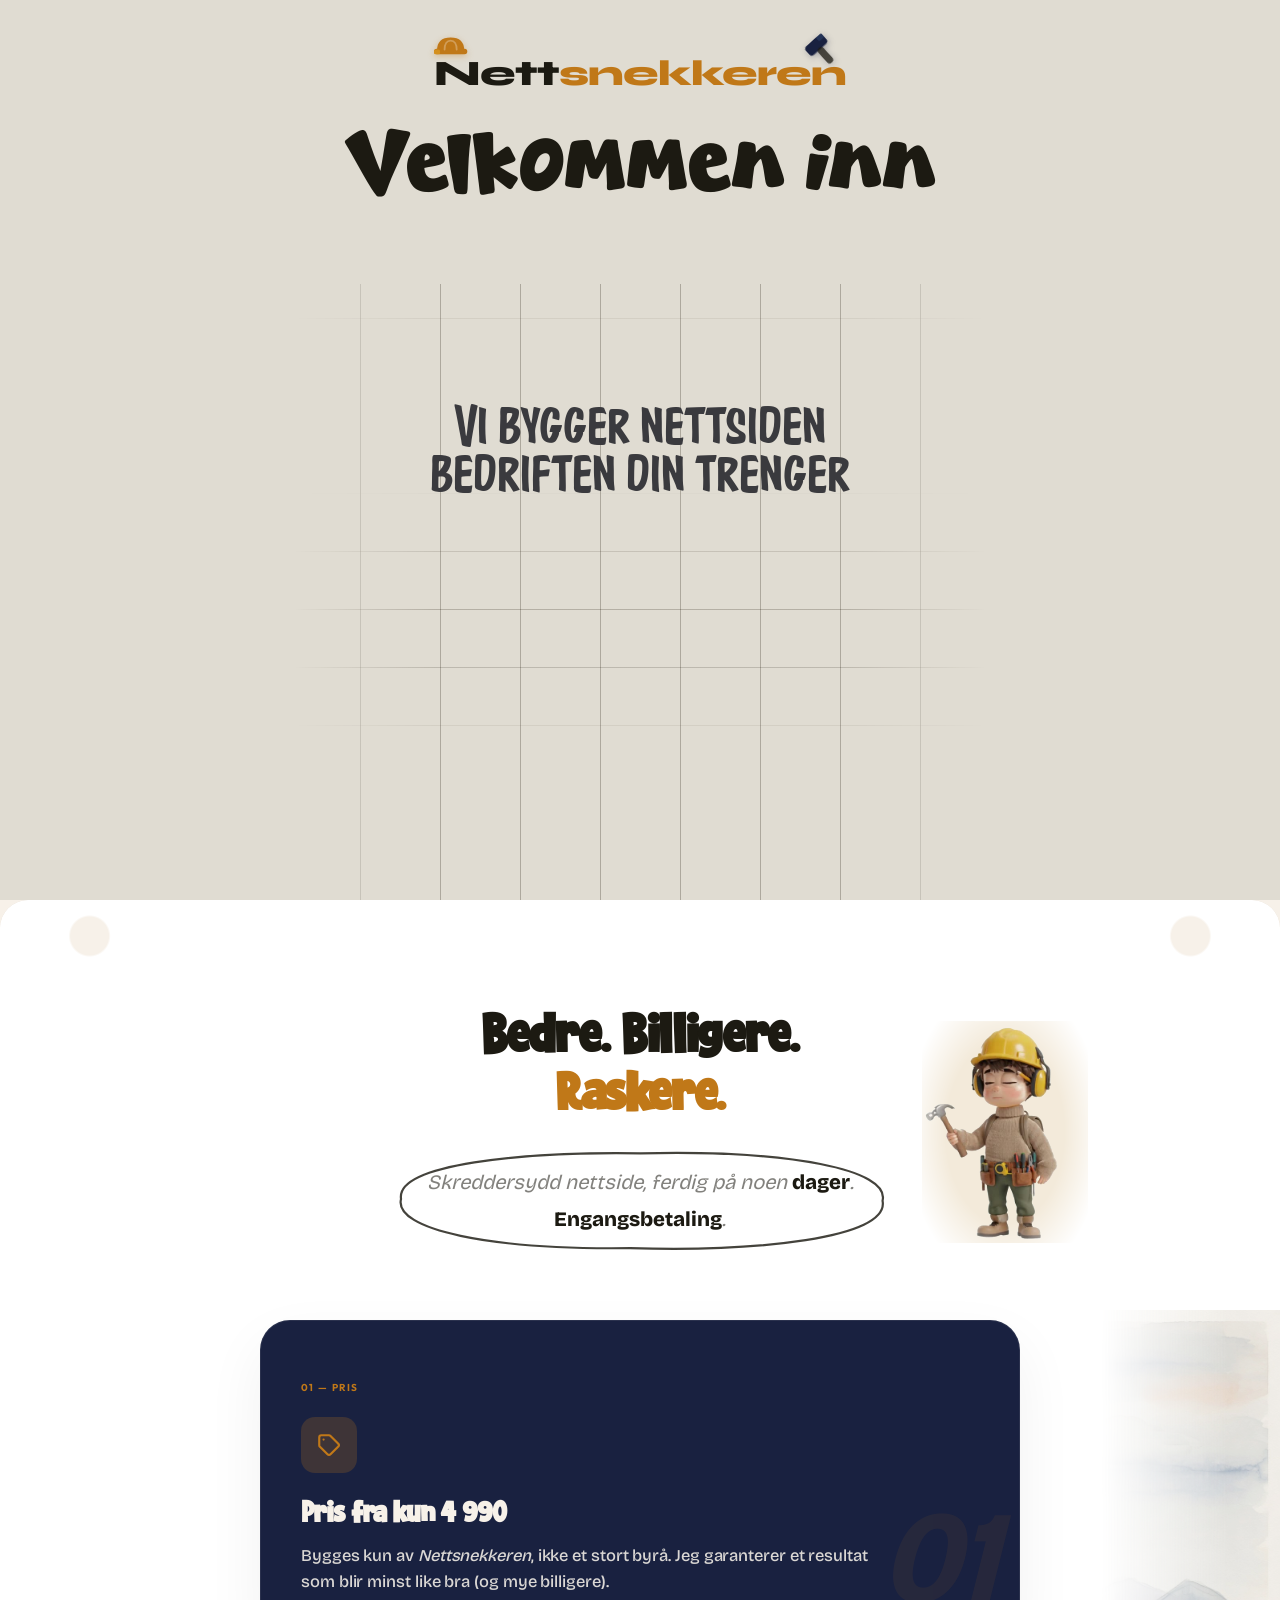
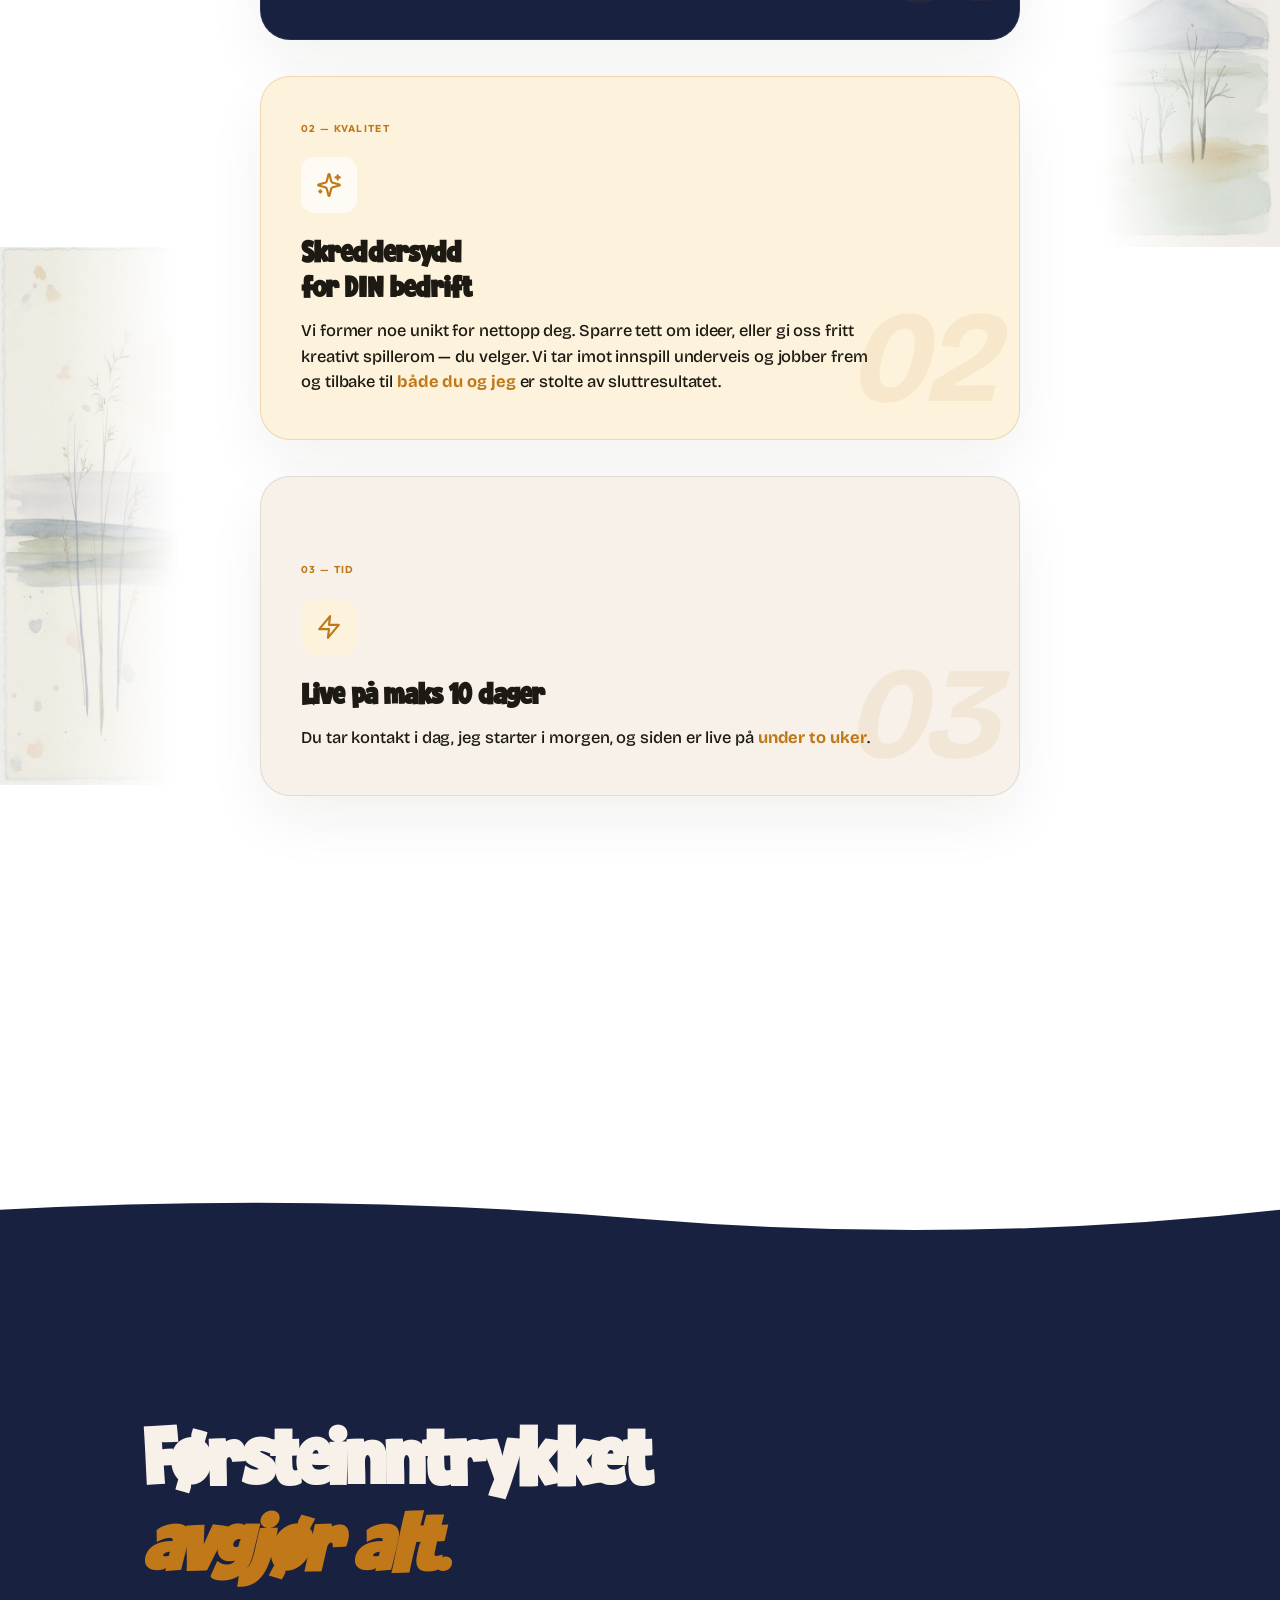
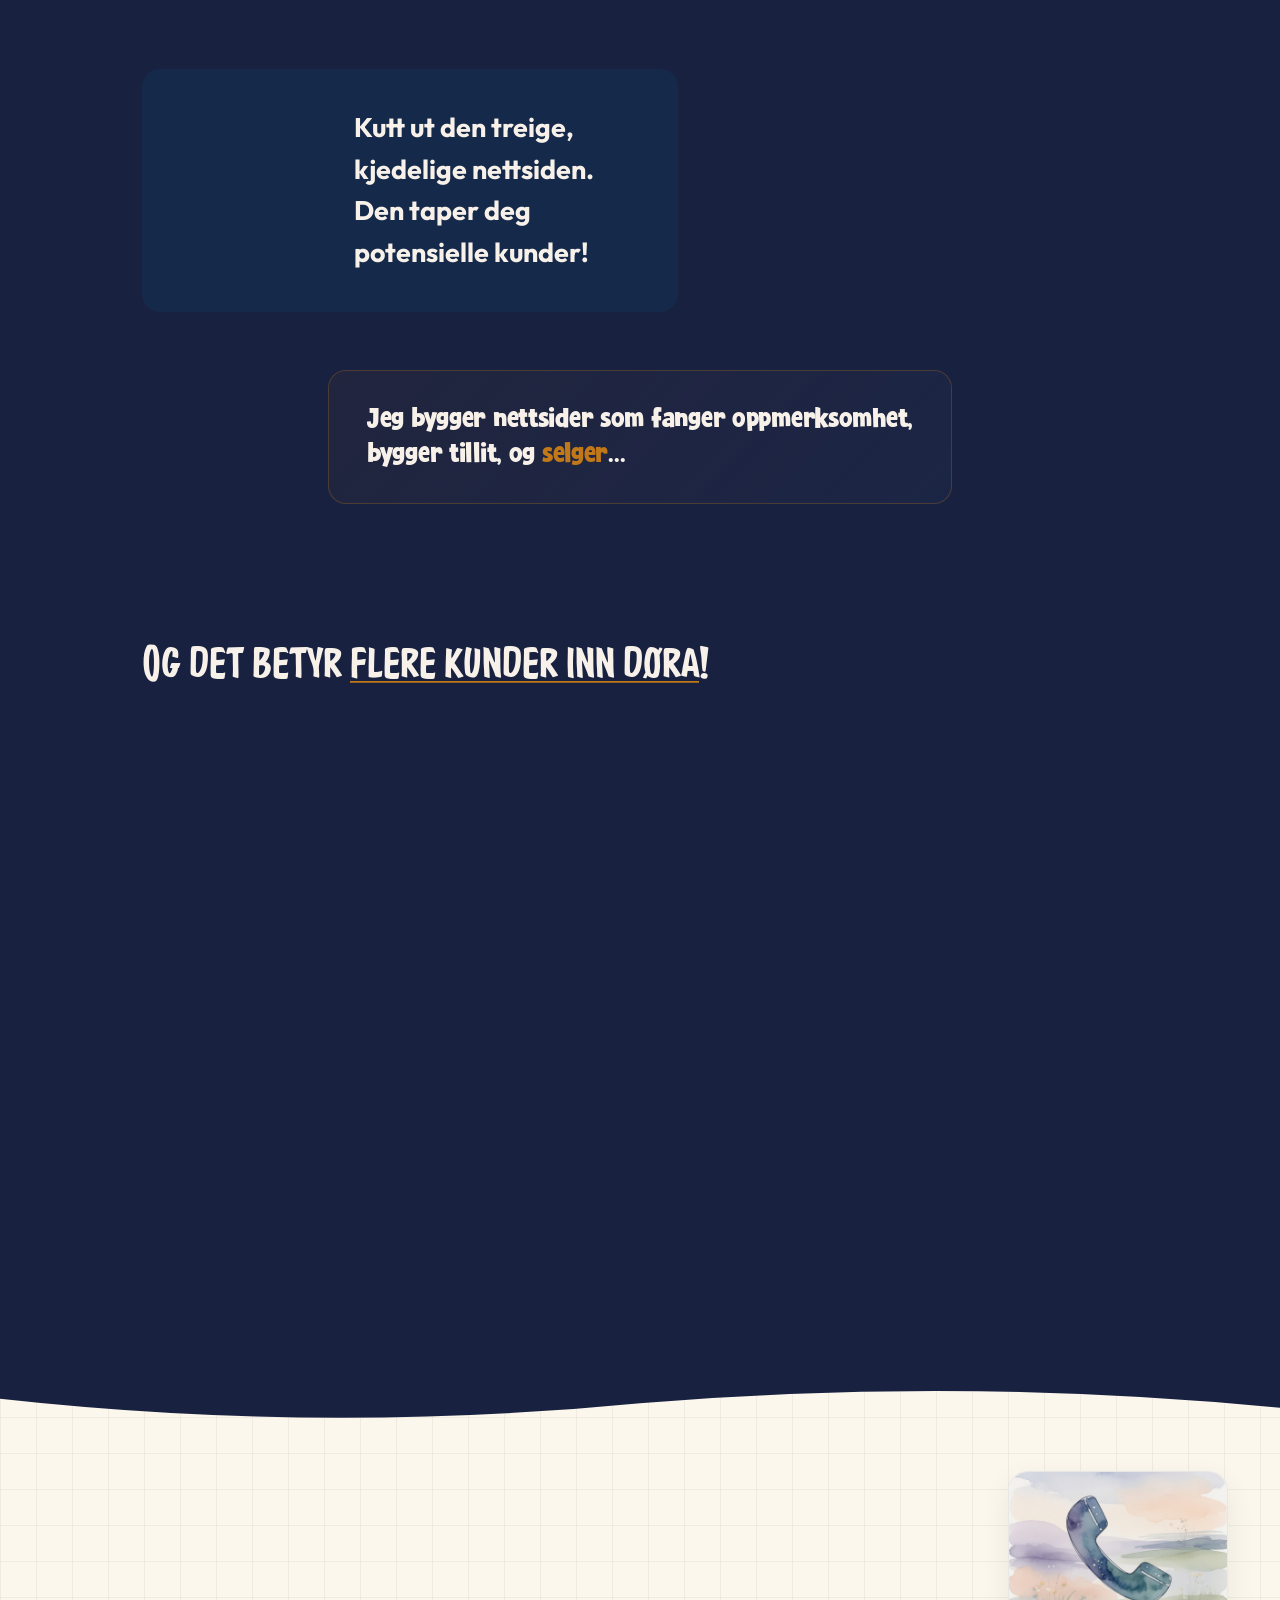
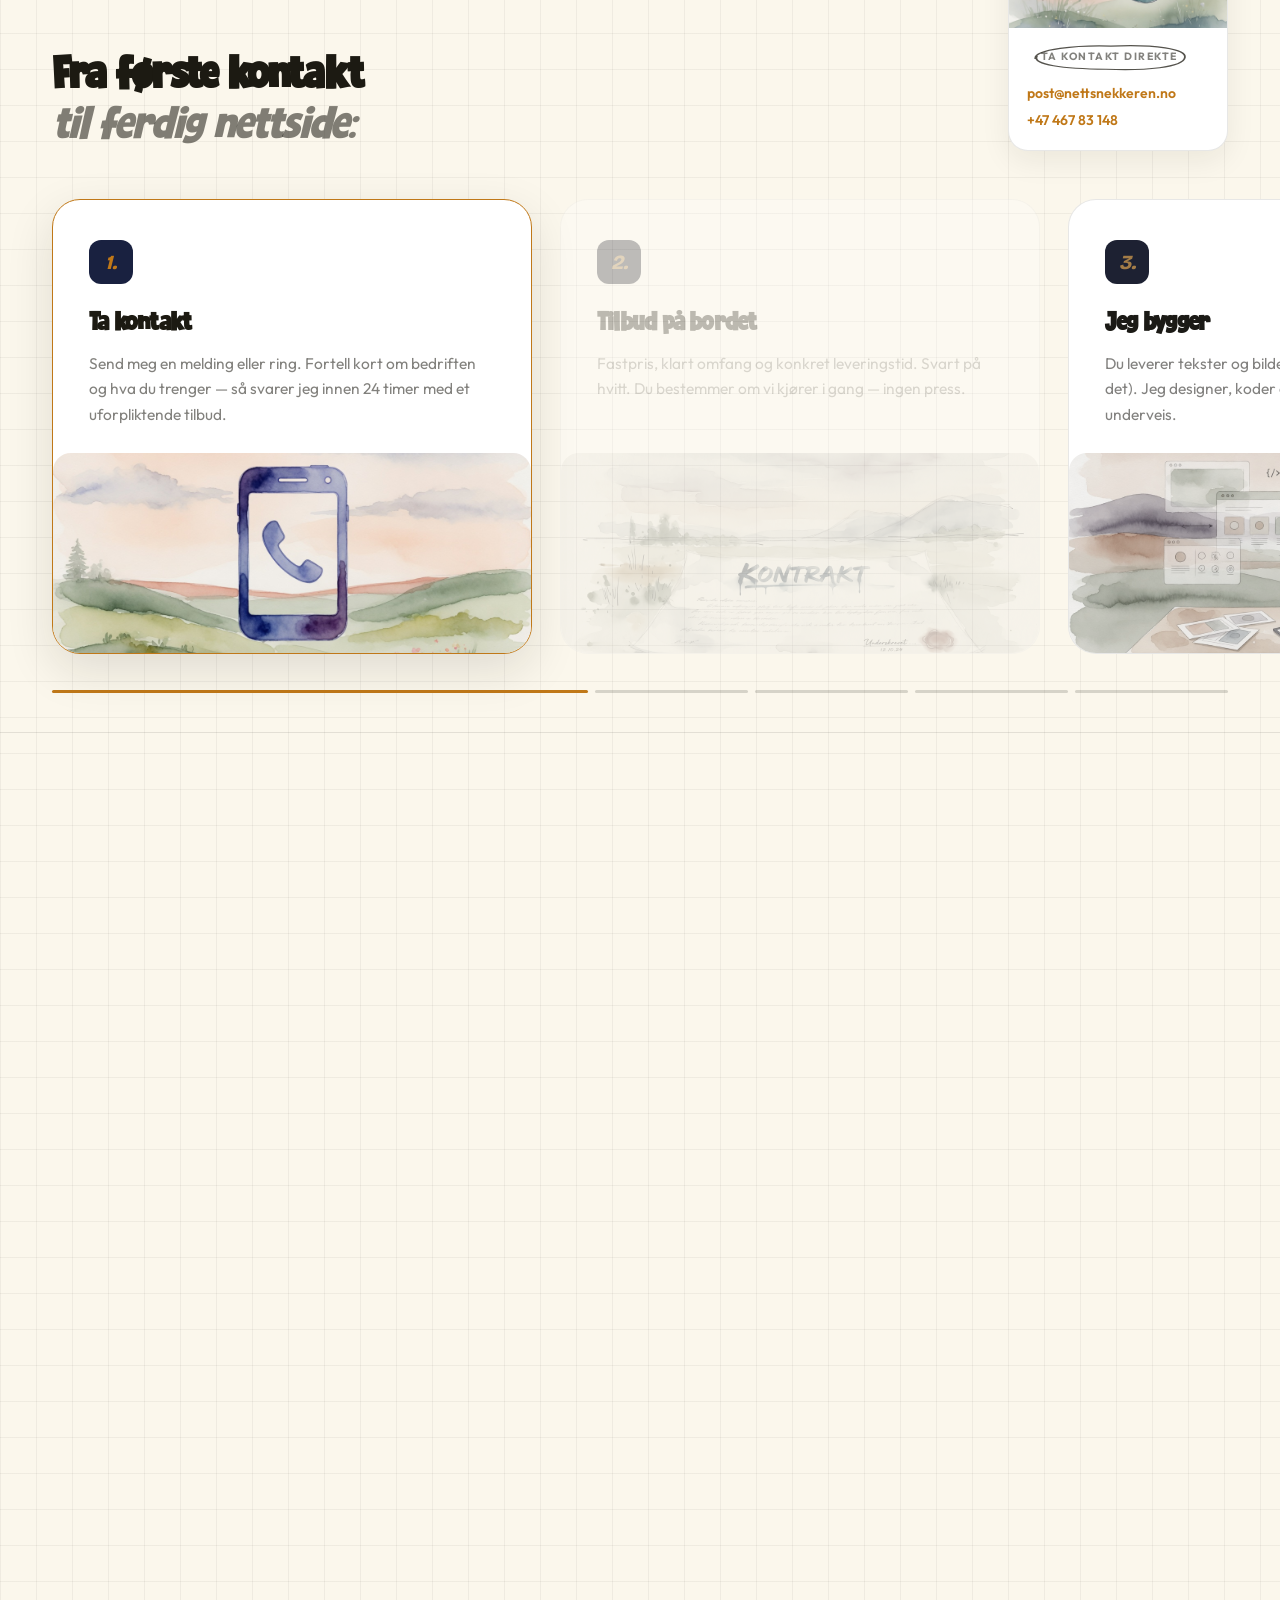
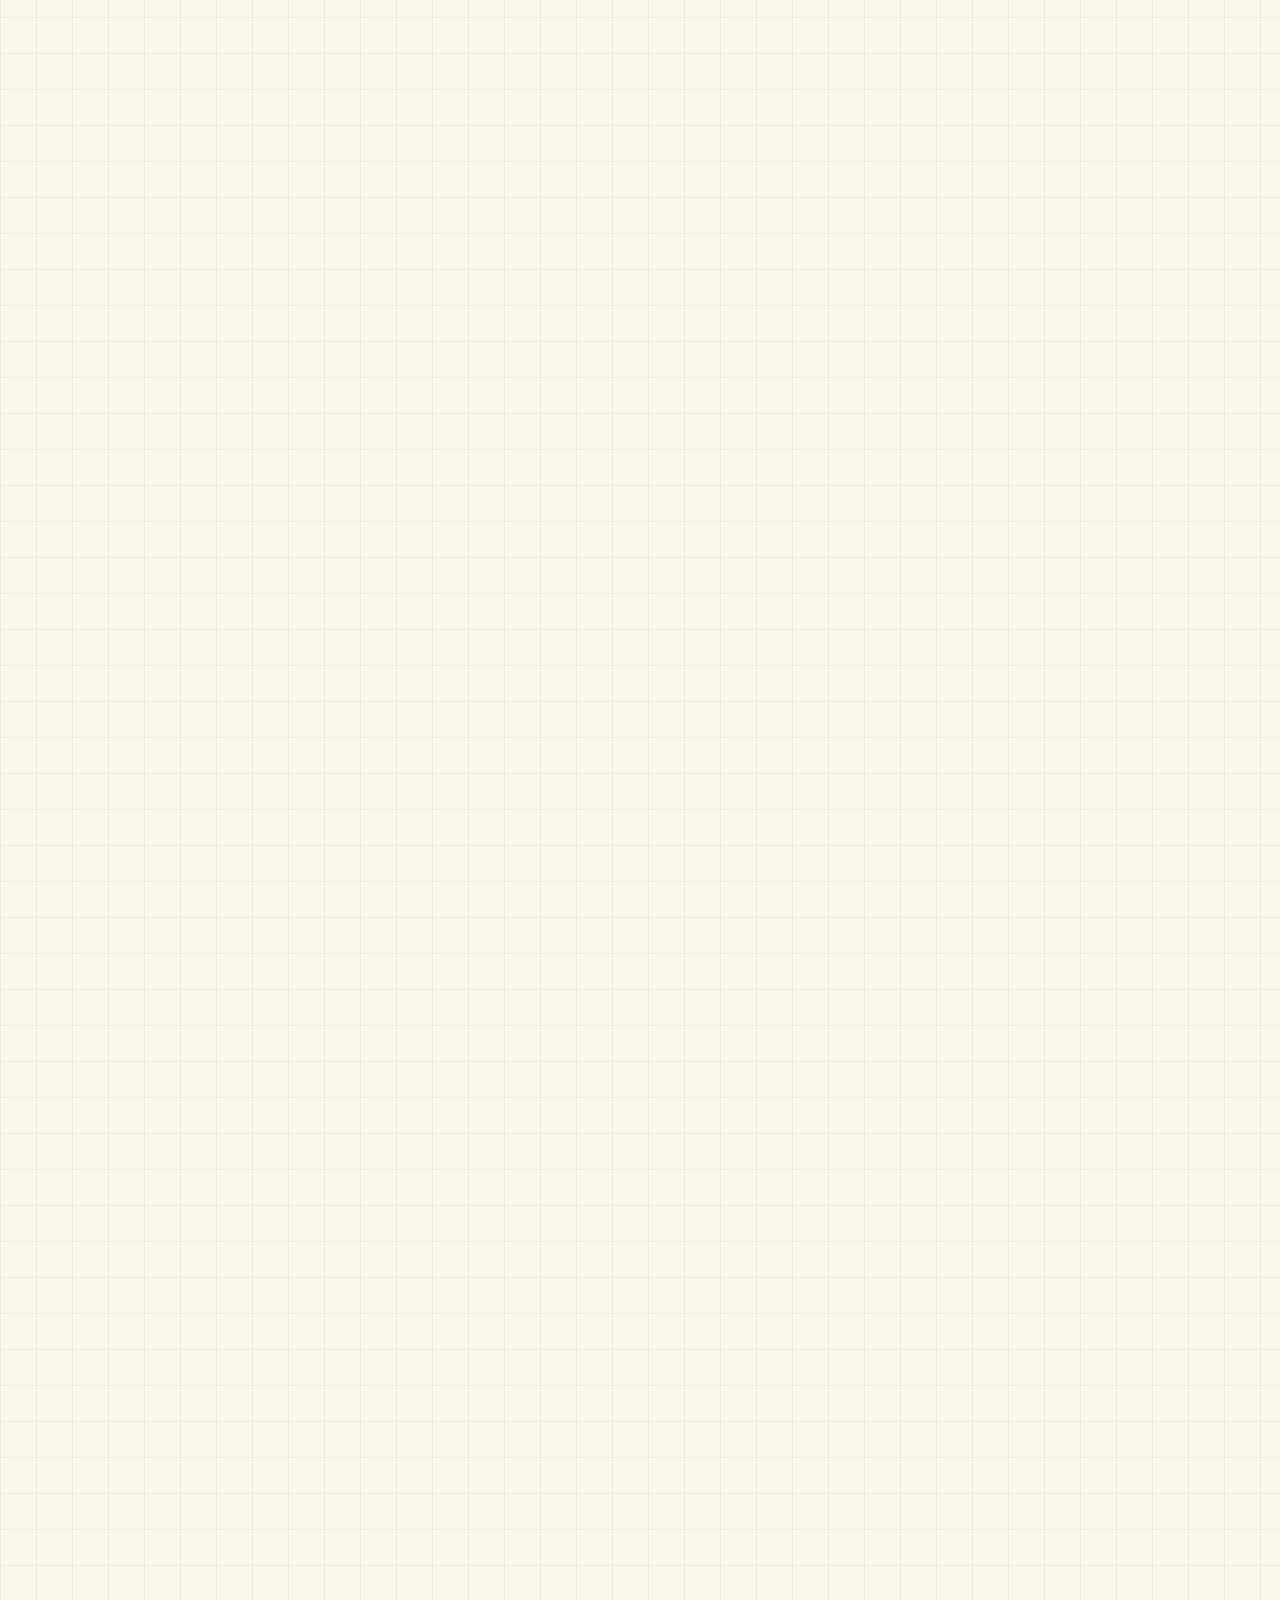
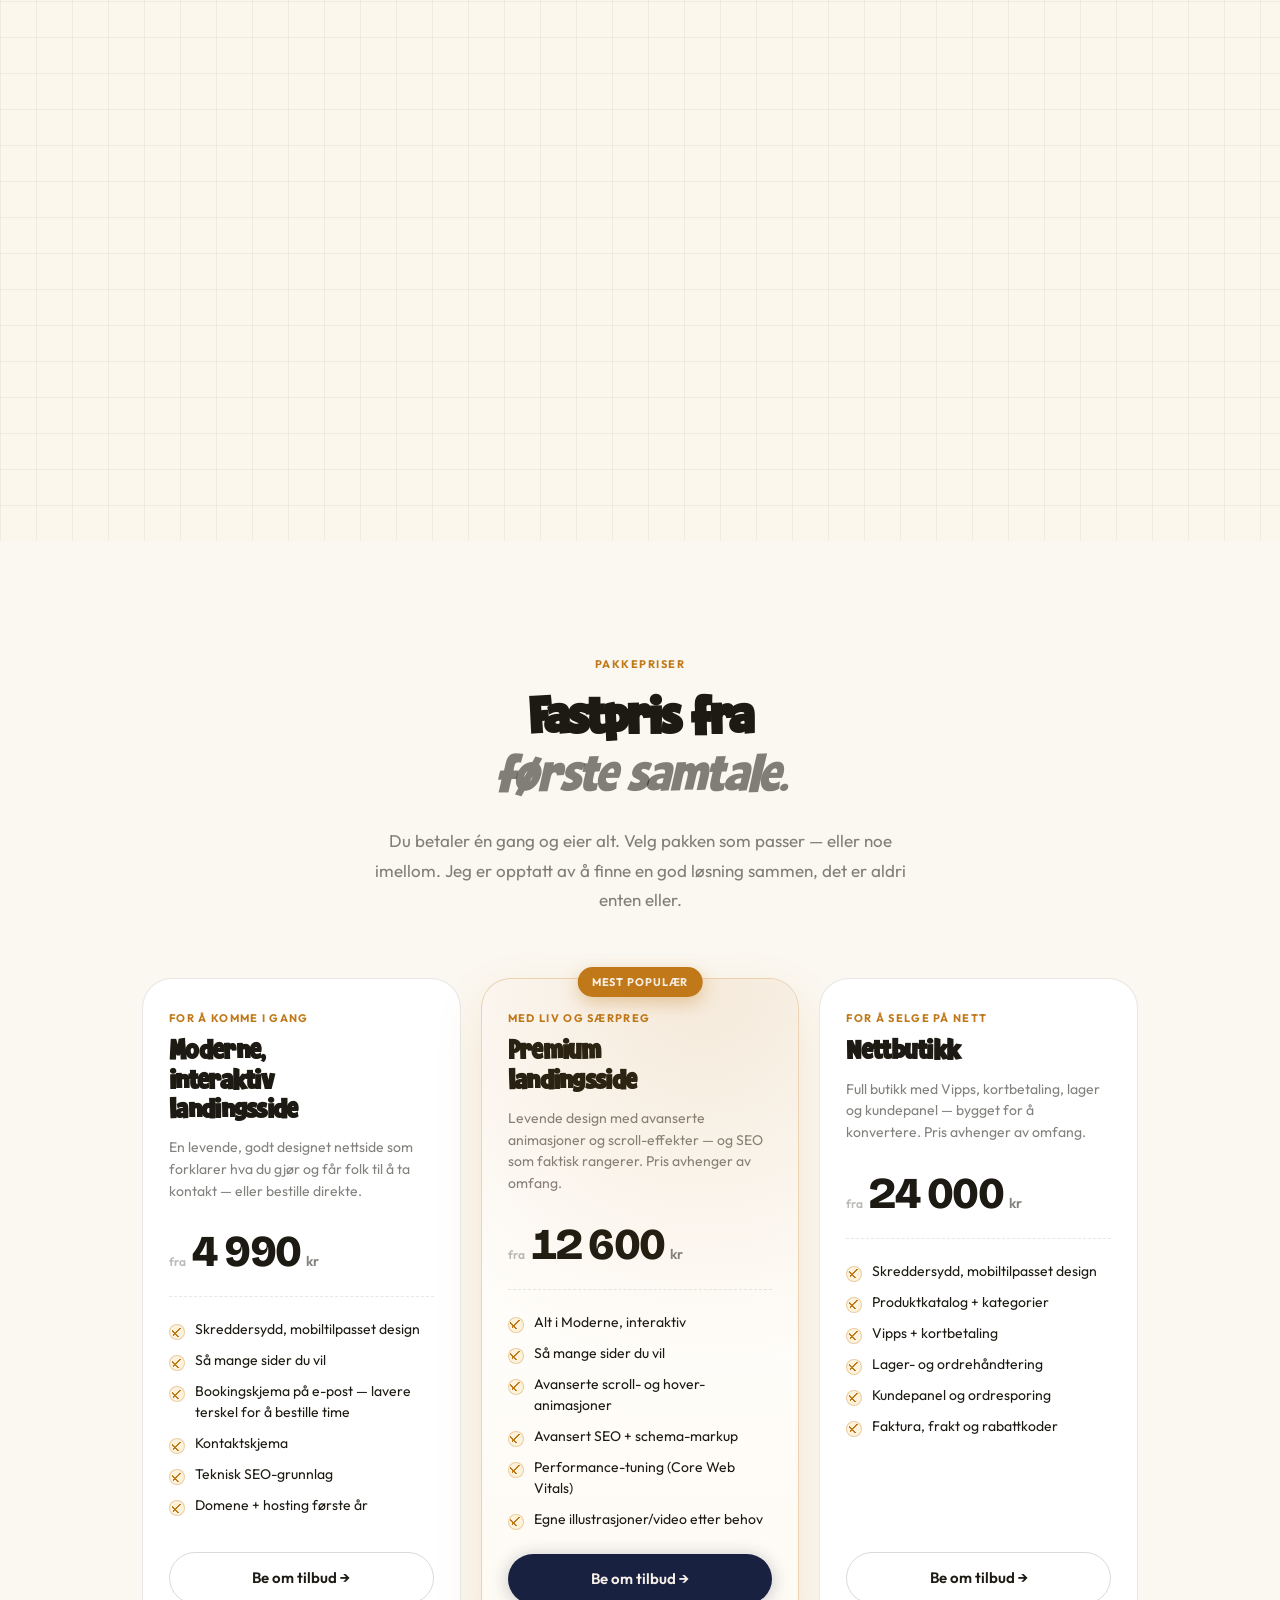
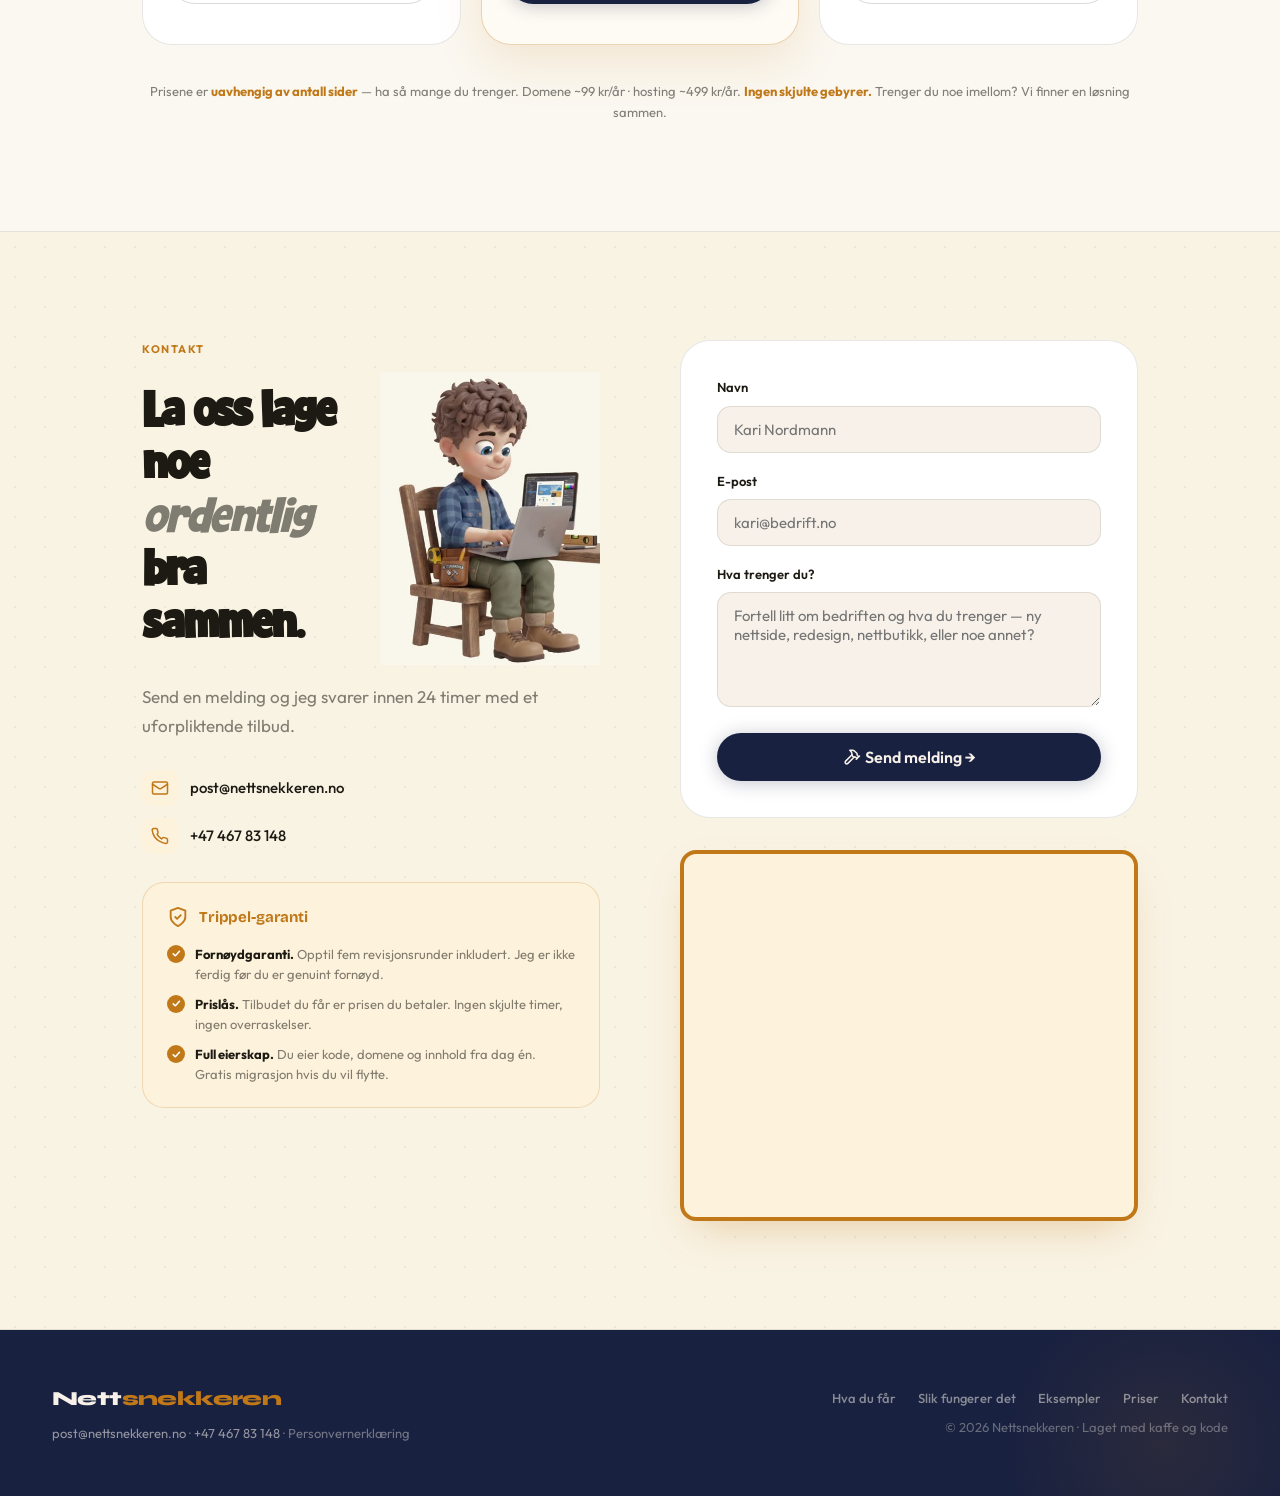
==== index.html @ 1df761c4 "Saw-mascot på pause-lede med tekst-kutt-effekt + ny boks-bakgrunn, restrukturerte pakkepriser (3 kor" ====
<!DOCTYPE html>
<html lang="no">
<head>
  <meta charset="UTF-8" />
  <meta name="viewport" content="width=device-width, initial-scale=1.0" />
  <title>Nettsnekkeren — Håndlagde nettsider for norske bedrifter</title>
  <meta name="description" content="Jeg snekrer nettsider norske bedrifter er genuint stolte av. Skreddersydd, lynrask, levert på 7–10 dager. Fornøydgaranti — jeg er ikke ferdig før du er." />
  <meta name="theme-color" content="#192140" />

  <!-- Open Graph / Social -->
  <meta property="og:title" content="Nettsnekkeren — Håndlagde nettsider for norske bedrifter" />
  <meta property="og:description" content="Skreddersydde, lynraske nettsider — levert på 7–10 dager. Fornøydgaranti: jeg er ikke ferdig før du er." />
  <meta property="og:type" content="website" />
  <meta property="og:url" content="https://nettsnekkeren.no/" />
  <meta property="og:locale" content="nb_NO" />
  <meta property="og:site_name" content="Nettsnekkeren" />
  <meta name="twitter:card" content="summary_large_image" />
  <meta name="twitter:title" content="Nettsnekkeren — Håndlagde nettsider for norske bedrifter" />
  <meta name="twitter:description" content="Skreddersydde, lynraske nettsider — levert på 7–10 dager." />
  <link rel="canonical" href="https://nettsnekkeren.no/" />

  <!-- Schema.org LocalBusiness -->
  <script type="application/ld+json">
  {
    "@context": "https://schema.org",
    "@type": "ProfessionalService",
    "@id": "https://nettsnekkeren.no/#business",
    "name": "Nettsnekkeren",
    "description": "Solo-webdesigner som bygger håndlagde, skreddersydde nettsider for norske bedrifter, klinikker og håndverkere.",
    "url": "https://nettsnekkeren.no/",
    "email": "post@nettsnekkeren.no",
    "telephone": "+4746783148",
    "priceRange": "9900-45000 NOK",
    "areaServed": {
      "@type": "Country",
      "name": "Norge"
    },
    "currenciesAccepted": "NOK",
    "paymentAccepted": "Faktura",
    "offers": {
      "@type": "Offer",
      "description": "Skreddersydd nettside fra 9 900 kr med fornøydgaranti — opptil fem revisjonsrunder inkludert",
      "priceCurrency": "NOK",
      "price": "9900"
    }
  }
  </script>

  <!-- Favicon -->
  <link rel="icon" href="data:image/svg+xml,<svg xmlns='http://www.w3.org/2000/svg' viewBox='0 0 36 36'><rect width='36' height='36' rx='8' fill='%23192140'/><path d='M9 27L9 9' stroke='%23FAF6EC' stroke-width='3' stroke-linecap='round'/><path d='M9 11C9 11,15 19,18 19C21 19,27 19,27 25' stroke='%23C07818' stroke-width='2.5' stroke-linecap='round' fill='none'/><path d='M27 9L27 27' stroke='%23FAF6EC' stroke-width='3' stroke-linecap='round'/><circle cx='27' cy='9' r='2.5' fill='%23C07818'/></svg>" />

  <!-- Fonts: Bricolage Grotesque (display) + Caveat (handwritten accents) + Outfit (body) + Syne (logo only) -->
  <link rel="preconnect" href="https://fonts.googleapis.com" />
  <link rel="preconnect" href="https://fonts.gstatic.com" crossorigin />
  <link href="https://fonts.googleapis.com/css2?family=Bricolage+Grotesque:opsz,wght@12..96,400;12..96,600;12..96,700;12..96,800&family=Caveat:wght@400;600;700&family=Outfit:wght@300;400;500;600;700&family=Syne:wght@700;800&display=swap" rel="stylesheet" />

  <style>
  /* ─────────────────────────────────────
     RESET & ROOT
  ───────────────────────────────────── */
  *, *::before, *::after { box-sizing: border-box; margin: 0; padding: 0; }

  :root {
    --cream:       #F7F1E9;
    --cream-mid:   #EFE3CA;
    --cream-dark:  #E4D4B0;
    --honey:       #C07818;
    --honey-mid:   #D4901E;
    --honey-light: #FDF2DC;
    --honey-glow:  rgba(192,120,24,0.16);
    --dark:        #192140;
    --dark-mid:    #243356;
    --dark-light:  #314475;
    --ink:         #1C1A12;
    --ink-55:      rgba(28,26,18,0.55);
    --ink-30:      rgba(28,26,18,0.30);
    --ink-10:      rgba(28,26,18,0.08);
    --green:       #2A9452;
    --green-bg:    #EBF5EF;
    --border:      rgba(28,26,18,0.10);
    --border-mid:  rgba(28,26,18,0.16);
    --r:           14px;
    --r-lg:        22px;
    --r-xl:        30px;
    --ease-snap:   cubic-bezier(.34, 1.56, .64, 1);
  }

  html { scroll-behavior: smooth; scroll-padding-top: 80px; }

  /* ── Skip link (a11y) ─────────────── */
  .skip-link {
    position: absolute; left: -9999px; top: 0;
    background: var(--dark); color: var(--cream);
    padding: 12px 20px; border-radius: 0 0 10px 0;
    font-weight: 600; font-size: 14px; z-index: 10000;
    text-decoration: none;
  }
  .skip-link:focus { left: 0; }

  /* ── Reduced motion ───────────────── */
  @media (prefers-reduced-motion: reduce) {
    *, *::before, *::after {
      animation-duration: 0.001ms !important;
      animation-iteration-count: 1 !important;
      transition-duration: 0.001ms !important;
      scroll-behavior: auto !important;
    }
    .process-outer { height: auto !important; }
    .process-sticky { position: relative !important; height: auto !important; }
    .process-track { transform: none !important; flex-wrap: wrap; }
  }

  /* ─────────────────────────────────────
     INTRO SPLASH
  ───────────────────────────────────── */
  #intro-splash {
    position: fixed; inset: 0; z-index: 9999;
    background: var(--cream);
    display: flex; flex-direction: column;
    align-items: center; justify-content: center; gap: 20px;
    pointer-events: none;
  }
  #intro-splash.hiding {
    animation: splash-out 0.5s cubic-bezier(.22,1,.36,1) forwards;
  }
  @keyframes splash-out {
    to { opacity: 0; }
  }
  .splash-logo-wrap {
    display: flex; align-items: center; gap: 16px;
    animation: splash-logo-in 0.7s cubic-bezier(.22,1,.36,1) both;
  }
  @keyframes splash-logo-in {
    from { opacity: 0; transform: translateY(16px); }
    to   { opacity: 1; transform: translateY(0); }
  }
  .splash-helmet {
    width: 52px; height: auto;
  }
  .splash-wordmark {
    font-family: 'Syne', sans-serif;
    font-size: 42px; font-weight: 800;
    color: var(--ink); letter-spacing: -.04em; line-height: 1;
  }
  .splash-wordmark .hl { color: var(--honey); }

  body {
    background: var(--cream);
    color: var(--ink);
    font-family: 'Outfit', system-ui, sans-serif;
    font-size: 16px;
    line-height: 1.65;
    -webkit-font-smoothing: antialiased;
    overflow-x: hidden;
  }

  /* ─────────────────────────────────────
     NAVIGATION
  ───────────────────────────────────── */
  nav {
    position: fixed; top: 0; left: 0; right: 0; z-index: 100;
    height: 70px; display: flex; align-items: center; justify-content: space-between;
    padding: 0 52px;
    transition: background .4s, border-color .4s, backdrop-filter .4s;
    border-bottom: 1px solid transparent;
  }
  nav.scrolled {
    background: rgba(250,246,236,.985);   /* near-solid so the wheel never bleeds through */
    backdrop-filter: blur(22px) saturate(1.5);
    border-color: var(--border);
  }
  nav.nav-hidden-welcome {
    opacity: 0;
    pointer-events: none;
    transform: translateY(-12px);
    transition: opacity .35s ease, transform .35s ease;
  }
  .nav-logo { display: flex; align-items: center; gap: 11px; text-decoration: none; }

  /* ── Logo with animated helmet + hammer ── */
  .logo-anim-wrap { position: relative; display: inline-block; padding-top: 10px; }
  .nav-wordmark {
    font-family: 'Syne', sans-serif;
    font-size: 19px; font-weight: 800;
    color: var(--ink); letter-spacing: -.03em; line-height: 1;
    display: block;
  }
  .nav-wordmark .hl { color: var(--honey); }

  /* Helmet — sits on the top-left tip of the N */
  .logo-helmet {
    position: absolute; top: -2px; left: 0;
    width: 19px; height: 12px;
    animation: helmet-react 5s ease-in-out infinite 1.3s;
    transform-origin: 50% 100%;
    filter: drop-shadow(0 2px 3px rgba(192,120,24,.35));
  }
  /* Hammer — strikes the last n */
  .logo-hammer {
    position: absolute; top: -4px; right: 1px;
    width: 12px; height: 16px;
    transform-origin: 50% 100%;
    animation: hammer-swing 5s ease-in-out infinite;
    filter: drop-shadow(0 2px 3px rgba(25,33,64,.3));
  }
  @keyframes hammer-swing {
    0%, 28%  { transform: rotate(-42deg); }
    40%  { transform: rotate(16deg); }
    43%  { transform: rotate(4deg); }
    46%  { transform: rotate(13deg); }
    54%  { transform: rotate(-42deg); }
    100% { transform: rotate(-42deg); }
  }
  @keyframes helmet-react {
    0%, 34%  { transform: translateY(0) rotate(0deg); }
    41%  { transform: translateY(-3px) rotate(-9deg); }
    46%  { transform: translateY(1px)  rotate(5deg); }
    51%  { transform: translateY(-1px) rotate(-2deg); }
    57%  { transform: translateY(0)    rotate(0deg); }
    100% { transform: translateY(0)    rotate(0deg); }
  }
  .nav-links { display: flex; gap: 2px; }
  .nav-links a {
    font-size: 14px; font-weight: 500; color: var(--ink-55);
    text-decoration: none; padding: 7px 16px; border-radius: 10px;
    transition: color .18s, background .18s;
  }
  .nav-links a:hover { color: var(--ink); }
  .nav-cta {
    font-size: 14px; font-weight: 600;
    background: var(--dark); color: var(--cream);
    border-radius: 100px; padding: 10px 24px;
    text-decoration: none; cursor: pointer;
    box-shadow: 0 2px 18px rgba(25,33,64,.28);
    transition: background .2s, transform .15s, box-shadow .2s;
  }
  .nav-cta:hover { background: var(--dark-mid); transform: translateY(-1px); box-shadow: 0 6px 28px rgba(25,33,64,.38); }

  /* ─────────────────────────────────────
     PAGE & LAYOUT
  ───────────────────────────────────── */
  .page { padding-top: 0; }
  .container    { max-width: 1100px; margin: 0 auto; padding: 0 52px; }
  .container-sm { max-width: 720px;  margin: 0 auto; padding: 0 52px; }

  /* ─────────────────────────────────────
     TYPOGRAPHY UTILITIES
  ───────────────────────────────────── */
  .label {
    font-size: 11px; font-weight: 700; letter-spacing: .14em;
    text-transform: uppercase; color: var(--honey); display: block; margin-bottom: 14px;
  }
  .display {
    font-family: 'Bricolage Grotesque', sans-serif;
    font-weight: 800; line-height: 1.02; letter-spacing: -.04em;
  }
  /* em inside headings = honey accent, no italic */
  h1 em, h2 em, h3 em, .display em {
    font-style: normal; color: var(--honey); font-weight: inherit;
  }

  /* ─────────────────────────────────────
     BADGE
  ───────────────────────────────────── */
  .badge {
    display: inline-flex; align-items: center; gap: 8px;
    background: var(--honey-light); color: var(--honey);
    font-size: 12px; font-weight: 600;
    padding: 5px 14px; border-radius: 100px;
    border: 1px solid rgba(192,120,24,.25);
  }
  .badge-dot {
    width: 6px; height: 6px; border-radius: 50%;
    background: var(--green);
    box-shadow: 0 0 8px rgba(42,148,82,.7);
    animation: pulse 2.5s ease-in-out infinite;
  }
  @keyframes pulse { 0%,100%{opacity:1;transform:scale(1)} 50%{opacity:.35;transform:scale(.8)} }

  /* ─────────────────────────────────────
     BUTTONS
  ───────────────────────────────────── */
  .btn {
    display: inline-flex; align-items: center; gap: 8px;
    font-family: 'Outfit', sans-serif; font-size: 15px; font-weight: 600;
    padding: 13px 28px; border-radius: 100px;
    text-decoration: none; cursor: pointer; border: none;
    transition: transform .22s cubic-bezier(.22,1,.36,1), box-shadow .2s, background .18s, color .18s, border-color .18s;
  }
  .btn-dark  { background: var(--dark); color: var(--cream); box-shadow: 0 2px 18px rgba(25,33,64,.25); }
  .btn-dark:hover { background: var(--dark-mid); transform: translateY(-2px); box-shadow: 0 8px 30px rgba(25,33,64,.34), 0 0 0 3px rgba(192,120,24,.15); }
  .btn-honey { background: var(--honey); color: #fff; box-shadow: 0 2px 18px rgba(192,120,24,.35); }
  .btn-honey:hover { background: var(--honey-mid); transform: translateY(-2px); box-shadow: 0 8px 30px rgba(192,120,24,.45), 0 0 0 3px rgba(192,120,24,.15); }
  .btn-outline { background: transparent; color: var(--ink); border: 1.5px solid var(--border-mid); }
  .btn-outline:hover { border-color: var(--honey); color: var(--honey); background: var(--honey-light); transform: translateY(-2px); }
  .btn-outline-light { background: transparent; color: rgba(250,246,236,.75); border: 1.5px solid rgba(250,246,236,.2); }
  .btn-outline-light:hover { background: rgba(250,246,236,.08); color: var(--cream); border-color: rgba(250,246,236,.4); transform: translateY(-2px); }

  /* ─────────────────────────────────────
     SCROLL REVEAL
  ───────────────────────────────────── */
  .r {
    opacity: 0; transform: translateY(26px);
    transition: opacity .75s cubic-bezier(.22,1,.36,1), transform .75s cubic-bezier(.22,1,.36,1);
  }
  .r.in { opacity: 1; transform: translateY(0); }
  .r.d1, .r-scale.d1, .r-left.d1, .r-right.d1, .r-blur.d1 { transition-delay: .09s; }
  .r.d2, .r-scale.d2, .r-left.d2, .r-right.d2, .r-blur.d2 { transition-delay: .17s; }
  .r.d3, .r-scale.d3, .r-left.d3, .r-right.d3, .r-blur.d3 { transition-delay: .25s; }
  .r.d4, .r-scale.d4, .r-left.d4, .r-right.d4, .r-blur.d4 { transition-delay: .33s; }

  /* ─────────────────────────────────────
     HERO (intro — slides up over welcome)
  ───────────────────────────────────── */
  .hero {
    min-height: 100svh;
    display: flex; flex-direction: column; justify-content: center;
    padding: 100px 0 80px;
    position: relative; overflow: hidden;
    z-index: 2;
    background-color: var(--cream);
    box-shadow: 0 -40px 70px -20px rgba(28,26,18,.18);
    border-radius: 28px 28px 0 0;
  }

  .hero-inner {
    position: relative; z-index: 1;
    display: grid;
    grid-template-columns: minmax(0, 1.05fr) minmax(0, .95fr);
    gap: clamp(32px, 5vw, 80px);
    align-items: center;
  }
  .hero-copy { display: flex; flex-direction: column; align-items: flex-start; min-width: 0; }

  .hero-h1 {
    font-family: 'Super Wonder', sans-serif;
    font-size: clamp(44px, 5.2vw, 76px);
    font-weight: 800; line-height: 1.05;
    letter-spacing: -.03em; color: var(--ink);
    margin-bottom: 32px;
    animation: hero-fade-in 0.9s cubic-bezier(.22,1,.36,1) 0.15s both;
  }
  @keyframes hero-fade-in {
    from { opacity: 0; transform: translateY(28px); }
    to   { opacity: 1; transform: translateY(0); }
  }
  .hero-h1 .italic-honey { color: var(--honey); font-weight: 800; font-style: italic; }
  @media (max-width: 700px) { .hero-h1 { font-size: clamp(34px, 8vw, 52px); } }

  .hero-sub {
    font-size: 18px; font-weight: 400; color: var(--ink-55);
    line-height: 1.6; max-width: 480px;
    margin-bottom: 32px;
  }

  .hero-actions {
    display: flex; align-items: center; gap: 22px; flex-wrap: wrap;
    margin-bottom: 18px;
  }
  .hero-link {
    color: var(--ink-55); font-size: 15px; font-weight: 500;
    text-decoration: none; letter-spacing: .005em;
    border-bottom: 1px solid transparent;
    padding-bottom: 2px;
    transition: color .2s ease, border-color .2s ease, transform .2s ease;
  }
  .hero-link:hover {
    color: var(--honey); border-bottom-color: var(--honey);
    transform: translateY(-1px);
  }
  .hero-note { font-size: 13px; color: var(--ink-30); }
  .hero-note strong { color: var(--honey); font-weight: 600; }

  /* ── Hero stack (vertical, badge → headline+hammer → CTAs → trust) ── */
  .hero-stack {
    position: relative; z-index: 1;
    max-width: 940px; margin: 0 auto;
    display: flex; flex-direction: column;
    align-items: flex-start;
    gap: 28px;
  }
  .hero-stack .hero-h1 { margin-bottom: 0; }
  .hero-headline-row {
    display: flex; align-items: center;
    gap: clamp(12px, 2vw, 32px);
    width: 100%;
  }
  .hero-media {
    position: relative;
    display: flex; align-items: center; justify-content: flex-start;
    min-width: 0; flex-shrink: 0;
    margin-left: 0;
  }
  .hero-video {
    display: block;
    width: 220px; max-width: 220px;
    aspect-ratio: 3 / 4;
    object-fit: cover;
  }

  /* ── Pop-in reveal (snekker-figur banker inn) ── */
  .r-pop {
    opacity: 0;
    transform: scale(0.35);
    transform-origin: center bottom;
    transition: opacity .55s cubic-bezier(.34, 1.56, .64, 1),
                transform .85s cubic-bezier(.34, 1.56, .64, 1);
  }
  .r-pop.in { opacity: 1; transform: scale(1); }
  @media (prefers-reduced-motion: reduce) {
    .r-pop { opacity: 1; transform: none; transition: none; }
  }

  /* ─────────────────────────────────────
     CUSTOM FONTS
  ───────────────────────────────────── */
  @font-face {
    font-family: 'Grow Year';
    src: url('fonts/grow-year.ttf') format('truetype');
    font-weight: normal;
    font-style: normal;
    font-display: swap;
  }
  @font-face {
    font-family: 'Super Wonder';
    src: url('fonts/super-wonder.ttf') format('truetype');
    font-weight: normal;
    font-style: normal;
    font-display: swap;
  }
  @font-face {
    font-family: 'Miracode';
    src: url('fonts/miracode.ttf') format('truetype');
    font-weight: normal;
    font-style: normal;
    font-display: swap;
  }
  @font-face {
    font-family: 'Marous';
    src: url('fonts/Marous.woff2') format('woff2'),
         url('fonts/Marous.ttf') format('truetype');
    font-weight: normal;
    font-style: normal;
    font-display: swap;
  }
  /* ─────────────────────────────────────
     WELCOME (gradient bg matching avatar bgs, sticky)
  ───────────────────────────────────── */
  .welcome {
    position: sticky; top: 0; z-index: 1;
    height: 100svh;
    width: 100%;
    /* Solid bg same as avatar-2 (darker of the two). With mix-blend-mode: darken
       on the avatars, lighter pixels in both videos collapse to this color. */
    background: #e0dcd2;
    overflow: hidden;
    perspective: 720px;
  }
  /* Rectangular mask: fades out before the avatars (sides) and below the logo (top) */
  .welcome-grid-mask {
    position: absolute;
    inset: 0;
    overflow: hidden;
    pointer-events: none;
    -webkit-mask-image:
      linear-gradient(90deg, transparent 0%, transparent 23%, #000 34%, #000 66%, transparent 77%, transparent 100%),
      linear-gradient(180deg, transparent 0%, rgba(0,0,0,.25) 4%, #000 16%, #000 100%);
            mask-image:
      linear-gradient(90deg, transparent 0%, transparent 23%, #000 34%, #000 66%, transparent 77%, transparent 100%),
      linear-gradient(180deg, transparent 0%, rgba(0,0,0,.25) 4%, #000 16%, #000 100%);
    -webkit-mask-composite: source-in;
            mask-composite: intersect;
  }
  /* 3D floor-grid inside the mask — perspective-tilted, all the way down */
  .welcome-grid {
    position: absolute;
    left: -50%; right: -50%;
    bottom: 0;
    width: 200%;
    height: 200vh;
    transform: rotateX(70deg);
    transform-origin: 50% 100%;
    background-image:
      linear-gradient(rgba(30, 22, 8, .26) 1.4px, transparent 1.4px),
      linear-gradient(90deg, rgba(30, 22, 8, .26) 1.4px, transparent 1.4px);
    background-size: 80px 170px;
    background-position: center bottom;
  }
  .welcome-stage {
    position: absolute; inset: 0;
    display: flex;
    flex-direction: column;
    align-items: center;
    padding: 4vh 5vw 0;
  }
  .welcome-logo {
    flex: 0 0 auto;
    display: flex;
    justify-content: center;
    align-items: center;
  }
  .welcome-logo-anim {
    position: relative;
    display: inline-block;
    padding-top: clamp(10px, 1.6vw, 22px);
  }
  .welcome-logo-wordmark {
    font-family: 'Syne', sans-serif;
    font-size: clamp(22px, 2.8vw, 40px);
    font-weight: 800;
    color: var(--ink);
    letter-spacing: -.03em;
    line-height: 1;
    display: block;
  }
  .welcome-logo-wordmark .hl { color: var(--honey); }
  .welcome-logo-helmet {
    position: absolute; top: 0; left: 0;
    width: clamp(20px, 2.6vw, 36px); height: auto;
    filter: drop-shadow(0 2px 3px rgba(192,120,24,.35));
  }
  .welcome-logo-hammer {
    position: absolute; top: -3px; right: 1px;
    width: clamp(13px, 1.8vw, 24px); height: auto;
    transform-origin: 50% 100%;
    transform: rotate(-42deg);
    filter: drop-shadow(0 2px 3px rgba(25,33,64,.3));
  }
  .welcome-text {
    flex: 0 0 auto;
    margin-top: clamp(20px, 3.5vh, 50px);
    max-width: min(900px, 80vw);
    text-align: center;
    color: var(--ink);
  }
  .welcome-line-1 {
    font-family: 'Grow Year', 'Caveat', cursive;
    font-size: clamp(36px, 6.2vw, 96px);
    font-weight: 400;
    line-height: 1;
    margin: 0 0 .25em;
    letter-spacing: 0;
    color: var(--ink);
    animation: welcome-pulse 10.4s ease-in-out infinite;
    transform-origin: center center;
  }
  .welcome-mid {
    position: absolute;
    left: 50%; top: 50%;
    transform: translate(-50%, -50%);
    text-align: center;
    z-index: 5;
    max-width: min(92vw, 980px);
  }
  .welcome-mid-line {
    font-family: 'Marous', 'Bricolage Grotesque', sans-serif;
    font-size: clamp(20px, 3vw, 44px);
    font-weight: 400;
    line-height: 1.25;
    margin: 0;
    color: var(--ink-70, #3a3a3e);
    /* Marker-reveal: clip from left to right; both lines share the same px/sec speed */
    clip-path: inset(0 100% 0 0);
    will-change: clip-path;
  }
  .welcome-mid-line-a {
    animation: welcome-tusj 1.1s linear .6s forwards;
  }
  .welcome-mid-line-b {
    animation: welcome-tusj 1.1s linear 1.7s forwards;
  }
  @keyframes welcome-tusj {
    0%   { clip-path: inset(0 100% 0 0); }
    100% { clip-path: inset(0 -2% 0 0); }
  }
  @keyframes welcome-blink { 50% { opacity: 0; } }
  @media (prefers-reduced-motion: reduce) {
    .welcome-mid-line { clip-path: none; animation: none; }
  }
  @keyframes welcome-pulse {
    0%   { transform: scale(.94) rotate(0deg); }
    25%  { transform: scale(1.0)  rotate(-1.2deg); }   /* upward tilt */
    50%  { transform: scale(.94) rotate(0deg); }
    75%  { transform: scale(1.0)  rotate(1.2deg); }    /* downward tilt */
    100% { transform: scale(.94) rotate(0deg); }
  }
  @media (prefers-reduced-motion: reduce) {
    .welcome-line-1 { animation: none; }
  }
  .welcome-avatars {
    flex: 1 1 auto;
    margin-top: auto;
    width: 100%;
    display: flex;
    align-items: flex-end;
    justify-content: space-between;
    padding: 0 2vw;
    min-height: 0;
  }
  .welcome-avatar {
    height: clamp(280px, 60vh, 720px);
    width: auto;
    max-width: 38vw;
    object-fit: contain;
    display: block;
    mix-blend-mode: darken;
  }
  .welcome-cta {
    position: absolute;
    left: 50%;
    bottom: clamp(24px, 5vh, 60px);
    transform: translateX(-50%);
    z-index: 6;
    font-family: 'Super Wonder', 'Bricolage Grotesque', sans-serif;
    font-size: clamp(20px, 2.6vw, 38px);
    color: var(--ink);
    text-decoration: none;
    letter-spacing: -.005em;
    line-height: 1;
    white-space: nowrap;
    min-height: 1em;
    transition: color .2s ease;
  }
  .welcome-cta:hover { color: var(--honey); }
  .welcome-cta.is-typing::after {
    content: '|';
    display: inline-block;
    margin-left: 4px;
    color: var(--honey);
    animation: welcome-blink .55s step-end infinite;
  }
  @media (max-width: 820px) {
    .welcome-avatars { padding: 0; gap: 2%; justify-content: center; }
    .welcome-avatar { height: clamp(180px, 36vh, 360px); max-width: 48%; }
    .welcome-line-1 { font-size: clamp(18px, 4.5vw, 28px); }
    .welcome-line-2 { font-size: clamp(13px, 3vw, 18px); }
    .welcome-cta { font-size: clamp(15px, 4vw, 22px); bottom: clamp(16px, 4vh, 36px); }
  }


  /* ─────────────────────────────────────
     SERVICES (Hva jeg gjør) — STICKY STACK
  ───────────────────────────────────── */
  .services {
    padding: 108px 0 160px; background: #fff;
    position: relative;
    z-index: 2;
    border-radius: 28px 28px 0 0;
    box-shadow: 0 -40px 70px -20px rgba(28,26,18,.18);
    /* Holes in top-left AND top-right for two winch hooks. Welcome bg shows through.
       Section is "lifted" from both sides. Two radial gradients composited via
       mask-composite so the union is transparent (both holes punch through). */
    --winch-x: clamp(80px, 7vw, 120px);
    --winch-x-r: calc(100% - clamp(80px, 7vw, 120px));
    --winch-y: 36px;
    --hole-r: 22px;
    -webkit-mask-image:
      radial-gradient(circle var(--hole-r) at var(--winch-x) var(--winch-y), transparent 86%, #000 96%),
      radial-gradient(circle var(--hole-r) at var(--winch-x-r) var(--winch-y), transparent 86%, #000 96%);
            mask-image:
      radial-gradient(circle var(--hole-r) at var(--winch-x) var(--winch-y), transparent 86%, #000 96%),
      radial-gradient(circle var(--hole-r) at var(--winch-x-r) var(--winch-y), transparent 86%, #000 96%);
    -webkit-mask-composite: source-in;
            mask-composite: intersect;
  }
  /* ── Winch rig (spool + bracket + rope): fixed at the top of the viewport,
     BEHIND services so the page covers the wheel as it rises. The nav (at .985
     alpha when scrolled) covers the wheel's top portion when scrolled, and JS
     hides the rig entirely once the section has scrolled past. ── */
  .winch-rig {
    position: fixed;
    top: 0;
    left: calc(clamp(80px, 7vw, 120px) - 50px);
    width: 100px;
    height: 100vh;
    z-index: 1;
    pointer-events: none;
    opacity: 0;
    transition: opacity .55s ease;
  }
  .winch-rig-right {
    left: auto;
    right: calc(clamp(80px, 7vw, 120px) - 50px);
  }
  /* Mirror the spool so the crank handle sticks out the OPPOSITE side
     (a second winch on the right would naturally face inward). */
  .winch-rig-right .winch-spool { transform: scaleX(-1); }
  .winch-rig.is-entered { opacity: 1; }
  .winch-bracket {
    position: absolute;
    top: 0; left: 50%;
    width: 8px; height: 22px;
    margin-left: -4px;
    background: var(--dark);
    border-radius: 0 0 3px 3px;
  }
  .winch-spool {
    position: absolute;
    top: 18px; left: 0;
    width: 100px; height: 100px;
    filter: drop-shadow(0 4px 6px rgba(28,26,18,.18));
  }
  .winch-spool-rotor {
    transform-origin: 50px 50px;
    transform: rotate(var(--rot, 0deg));
  }
  .winch-rope {
    position: absolute;
    top: 110px; left: 50%;
    margin-left: -1.5px;
    width: 3px;
    height: var(--rope-len, 0px);
    background-image: repeating-linear-gradient(0deg,
      #2a2010 0px, #2a2010 3px,
      #4a3820 3px, #4a3820 6px);
    border-radius: 1px;
    transition: height .6s cubic-bezier(.45,0,.35,1);  /* fast initial drop */
  }
  /* After entrance the JS adds .is-snappy → 1:1 scroll updates */
  .winch-rig.is-snappy .winch-rope { transition: none; }

  /* Hook: separate element, IN FRONT of the section so it's actually visible. */
  .winch-hook {
    position: fixed;
    top: var(--hook-y, 110px);
    left: calc(clamp(80px, 7vw, 120px) - 16px);  /* center 32px-wide hook on hole */
    width: 32px;
    height: 56px;
    z-index: 4;                 /* above .services (z 2) */
    pointer-events: none;
    opacity: 0;
    filter: drop-shadow(0 2px 3px rgba(28,26,18,.25));
    transition: opacity .35s ease, top .6s cubic-bezier(.45,0,.35,1);
  }
  .winch-hook-right {
    left: auto;
    right: calc(clamp(80px, 7vw, 120px) - 16px);
  }
  .winch-hook.is-entered { opacity: 1; }
  .winch-hook.is-snappy { transition: opacity .35s ease; }
  @media (max-width: 760px) {
    .winch-rig, .winch-hook { display: none; }
    .services {
      -webkit-mask-image: none;
              mask-image: none;
    }
  }
  @media (prefers-reduced-motion: reduce) {
    .winch-rig, .winch-hook { display: none; }
    .services {
      -webkit-mask-image: none;
              mask-image: none;
    }
  }
  /* Watercolor split: same image on both edges, positioned to show left/right half. */
  .services-deco {
    position: absolute;
    top: clamp(360px, 32vw, 480px);
    width: clamp(140px, 14vw, 220px);
    aspect-ratio: 1 / 3;
    background-image: url('media/watercolor-mountains.jpg');
    background-size: 200% 100%;
    background-repeat: no-repeat;
    pointer-events: none;
    z-index: 0;
    opacity: .82;
  }
  /* Second band stacks flush against the bottom of the first, no gap */
  .services-deco-2 {
    top: clamp(780px, 74vw, 1140px);
    background-image: url('media/watercolor-grass.jpg');
  }
  .services-deco-left {
    left: 0;
    background-position: left center;
    -webkit-mask-image: linear-gradient(to right, #000 30%, transparent 100%);
            mask-image: linear-gradient(to right, #000 30%, transparent 100%);
  }
  .services-deco-right {
    right: 0;
    background-position: right center;
    -webkit-mask-image: linear-gradient(to left, #000 30%, transparent 100%);
            mask-image: linear-gradient(to left, #000 30%, transparent 100%);
  }
  /* Cards must paint above the bands */
  .services > .container { position: relative; z-index: 1; }
  @media (max-width: 920px) {
    .services-deco { display: none; }
  }
  /* Right column of contact: form on top + ladder below, filling the empty
     space that sits beside the trippel-garanti card. Scroll-controlled by
     the page's scroll position through the contact section. */
  .contact-right {
    display: flex;
    flex-direction: column;
    gap: 32px;
  }
  /* Services header row: centered text block + hammer guy on the right */
  .services-header-row {
    position: relative;
    margin-bottom: 64px;
  }
  .services-header-row .sec-header { margin-bottom: 0; }
  /* Hammer guy: bg color matches video bg + soft circular mask so cream patch
     fades into the white services bg. mix-blend-mode: darken erases the cream
     rectangle inside the masked area. */
  .services-hammer-wrap {
    position: absolute;
    right: clamp(20px, 5%, 80px);
    top: 50%;
    transform: translateY(-50%);
    width: clamp(120px, 13vw, 180px);
    aspect-ratio: 3 / 4;
    background: #f3eada;
    -webkit-mask-image: radial-gradient(ellipse 65% 75% at center, #000 55%, transparent 92%);
            mask-image: radial-gradient(ellipse 65% 75% at center, #000 55%, transparent 92%);
    pointer-events: none;
  }
  .services-hammer {
    width: 100%;
    height: 100%;
    object-fit: cover;
    display: block;
    mix-blend-mode: darken;
  }
  @media (max-width: 920px) {
    .services-hammer-wrap { display: none; }
  }
  .ladder-frame {
    position: relative;
    width: 100%;
    max-width: 100%;
    aspect-ratio: 600 / 486;
    border: 4px solid var(--honey);
    border-radius: 16px;
    padding: 8px;
    background: var(--honey-light);
    box-shadow: 0 18px 40px -16px rgba(192,120,24,.35);
    overflow: hidden;
  }
  .ladder-video {
    width: 100%;
    height: 100%;
    object-fit: cover;
    display: block;
    border-radius: 8px;
  }
  .sec-header { text-align: center; margin-bottom: 64px; }
  .sec-header h2 {
    font-family: 'Super Wonder', sans-serif;
    font-size: clamp(34px,4.2vw,54px); font-weight: 800;
    letter-spacing: -.025em; line-height: 1.08; margin-bottom: 16px;
  }
  .sec-header p {
    font-family: 'Bricolage Grotesque', 'Outfit', sans-serif;
    font-style: italic;
    font-size: clamp(17px, 1.6vw, 21px);
    font-weight: 400;
    color: var(--ink-55);
    max-width: 580px;
    margin: 6px auto 0;
    line-height: 1.5;
  }
  .sec-header p:first-of-type { margin-top: 4px; }
  .sec-header p strong {
    color: var(--honey);
    font-style: normal;
    font-weight: 700;
  }

  /* Intro claim — two paragraphs grouped inside a hand-drawn marker oval that
     animates in (drawn left-to-right via stroke-dashoffset) when the section
     enters view. Strong tags here are black/bold (overrides the honey above). */
  .intro-claim {
    position: relative;
    display: inline-block;
    padding: 18px 44px 20px;
    margin-top: 6px;
  }
  .intro-claim p { margin: 0; }
  .intro-claim p + p { margin-top: 6px; }
  .intro-claim p strong {
    color: var(--ink);
    font-style: normal;
    font-weight: 800;
  }
  .intro-claim-ring {
    position: absolute;
    inset: 0;
    width: 100%; height: 100%;
    pointer-events: none;
    overflow: visible;
  }
  .intro-claim-ring path {
    fill: none;
    stroke: var(--ink);
    stroke-width: 2.2;
    stroke-linecap: round;
    stroke-linejoin: round;
    opacity: .82;
    vector-effect: non-scaling-stroke;
  }
  .svc-card p strong {
    color: var(--honey);
    font-weight: 700;
  }

  .svc-grid {
    display: flex; flex-direction: column;
    max-width: 760px; margin: 0 auto;
    padding-bottom: 200px;
  }
  .svc-card {
    position: sticky;
    border: 1px solid var(--border);
    border-radius: var(--r-xl); padding: 44px 40px;
    overflow: hidden;
    margin-bottom: 36px;
    min-height: 320px;
    display: flex; flex-direction: column; justify-content: flex-end;
    box-shadow: 0 24px 60px rgba(28,26,18,.06);
    transition: box-shadow .3s, border-color .2s;
  }
  /* big faint background number */
  .svc-card::before {
    content: attr(data-n);
    position: absolute; right: 24px; bottom: 16px;
    font-family: 'Bricolage Grotesque', sans-serif; font-size: 130px; font-weight: 700; font-style: italic;
    line-height: 1; pointer-events: none;
    opacity: .08;
  }

  /* Card 1 — dark (Helhetlig) */
  .svc-card:nth-child(1) {
    top: 90px; z-index: 1;
    background: var(--dark); color: var(--cream);
    border-color: rgba(250,246,236,.08);
  }
  .svc-card:nth-child(1)::before { color: var(--honey); }
  .svc-card:nth-child(1) .svc-num { color: var(--honey); }
  .svc-card:nth-child(1) h3 { color: var(--cream); }
  .svc-card:nth-child(1) p { color: rgba(250,246,236,.86); }
  .svc-card:nth-child(1) .svc-icon-wrap {
    background: rgba(192,120,24,.22);
  }

  /* Card 2 — honey-light (Lynrask) */
  .svc-card:nth-child(2) {
    top: 120px; z-index: 2;
    background: var(--honey-light);
    border-color: rgba(192,120,24,.22);
  }
  .svc-card:nth-child(2)::before { color: var(--honey); }
  .svc-card:nth-child(2) .svc-icon-wrap {
    background: rgba(255,255,255,.7);
  }

  /* Card 3 — cream (Uten binding) */
  .svc-card:nth-child(3) {
    top: 150px; z-index: 3;
    background: var(--cream);
    border-color: var(--border);
  }
  .svc-card:nth-child(3)::before { color: var(--honey); }

  .svc-card:hover { box-shadow: 0 32px 80px rgba(28,26,18,.12); border-color: var(--honey); }

  .svc-card:hover .svc-icon-wrap svg { stroke: var(--honey); }

  .svc-icon-wrap {
    width: 56px; height: 56px; border-radius: var(--r);
    background: var(--honey-light);
    display: flex; align-items: center; justify-content: center;
    margin-bottom: 24px;
    transition: background .25s;
  }
  .svc-icon-wrap svg { width: 26px; height: 26px; stroke: var(--honey); transition: stroke .25s; }
  .svc-card h3 {
    font-family: 'Super Wonder', sans-serif; font-size: clamp(22px, 2.6vw, 30px); font-weight: 700;
    letter-spacing: -.03em; margin-bottom: 12px; line-height: 1.15;
  }
  .svc-card p {
    font-family: 'Bricolage Grotesque', 'Outfit', sans-serif;
    font-size: clamp(16.5px, 1.25vw, 19px);
    font-weight: 500;
    line-height: 1.55;
    letter-spacing: -.005em;
    max-width: 52ch;
  }
  .svc-num { font-size: 10px; font-weight: 700; letter-spacing: .13em; text-transform: uppercase; color: var(--honey); display: block; margin-bottom: 20px; }

  /* ── Svc-icon hover wiggle ── */
  @keyframes icon-wiggle {
    0%,100% { transform: rotate(0deg); }
    20%      { transform: rotate(-12deg); }
    40%      { transform: rotate(10deg); }
    60%      { transform: rotate(-6deg); }
    80%      { transform: rotate(4deg); }
  }
  .svc-card:hover .svc-icon-wrap { animation: icon-wiggle 0.5s ease-in-out; }

  @media (max-width: 700px) {
    .svc-card { padding: 36px 28px; min-height: 260px; }
    .svc-card:nth-child(1) { top: 80px; }
    .svc-card:nth-child(2) { top: 100px; }
    .svc-card:nth-child(3) { top: 120px; }
    .svc-card::before { font-size: 90px; right: 16px; bottom: 12px; }
  }

  /* ─────────────────────────────────────
     WHY (Hvorfor Nettsnekkeren)
  ───────────────────────────────────── */
  /* PAUSE — visual breath between Hva du får and Slik fungerer det */
  .pause {
    background: var(--dark);
    padding: clamp(96px, 14vw, 180px) 0;
    position: relative;
  }
  .pause-inner {
    display: grid;
    grid-template-columns: 1.4fr 1fr;
    grid-template-areas:
      "head  video"
      "sw    sw"
      "tail  tail"
      "aside aside";
    column-gap: clamp(40px, 6vw, 80px);
    row-gap: clamp(36px, 4.5vw, 64px);
    align-items: start;
  }
  .pause-head  { grid-area: head;  text-align: left; align-self: center; }
  .pause-video-wrap { grid-area: video; }
  .pause-tail  { grid-area: tail;  text-align: left; }
  .pause-aside { grid-area: aside; }
  @media (max-width: 760px) {
    .pause-inner {
      grid-template-columns: 1fr;
      grid-template-areas:
        "head"
        "video"
        "sw"
        "tail"
        "aside";
    }
  }
  .pause-h {
    font-family: 'Super Wonder', sans-serif;
    font-size: clamp(40px, 6.4vw, 84px);
    font-weight: 700; line-height: 1.05;
    letter-spacing: -.04em;
    color: var(--cream);
    margin: 0 0 clamp(48px, 6vw, 80px);
    max-width: 14ch;
  }
  .pause-h em { font-style: italic; font-weight: 700; color: var(--honey); }
  .pause-p {
    font-size: clamp(16px, 1.6vw, 20px);
    color: rgba(250,246,236,.92);
    font-weight: 500;
    line-height: 1.55;
    max-width: 540px;
    margin: 0;
  }
  .pause-p + .pause-p { margin-top: clamp(20px, 2vw, 30px); }
  /* Lede line — bigger and heavier than the body paragraph below it. */
  .pause-lede {
    font-size: clamp(20px, 2.1vw, 28px);
    font-weight: 700;
    color: var(--cream);
  }
  /* Body paragraph in Super Wonder — same display face as the headline,
     softened by a lighter weight so it reads as supporting copy. */
  .pause-sw {
    grid-area: sw;
    font-family: 'Super Wonder', sans-serif;
    font-weight: 500;
    font-size: clamp(20px, 2.2vw, 30px);
    line-height: 1.25;
    letter-spacing: -.01em;
    color: var(--cream);
    max-width: none;
    margin: 0;                  /* override .pause-p margin */
    text-align: center;         /* centers the inline-block .pause-sw-box across the FULL section */
  }
  /* Force the closing clause to live on a single unbroken line. */
  .pause-sw-line { white-space: nowrap; }
  /* Honey-colored highlight on the "førsteinntrykket den fortjener" tail. */
  .pause-sw-hi { color: var(--honey); }
  /* Pulsating frame that contains the SuperWonder body line. Modern, lively —
     a slow breath on border + glow + tiny lift, plus an animated subtle conic
     accent that rotates around the perimeter. */
  .pause-sw-box {
    display: inline-block;
    width: max-content;             /* hug the longest line — both lines share equal padding on each side */
    max-width: 100%;                /* fall back to parent width on narrow viewports */
    position: relative;
    padding: clamp(20px, 2.4vw, 32px) clamp(26px, 3vw, 44px);
    text-align: left;
    border-radius: 18px;
    background: linear-gradient(135deg,
      rgba(192, 120, 24, .05),
      rgba(36, 51, 86, .25));
    border: 1.5px solid rgba(192, 120, 24, .28);
    isolation: isolate;
    animation: pause-sw-breathe 3.8s ease-in-out infinite;
  }
  @keyframes pause-sw-breathe {
    0%, 100% {
      border-color: rgba(192, 120, 24, .25);
      box-shadow:
        0 12px 36px rgba(0, 0, 0, .25),
        0 0 0 0 rgba(192, 120, 24, 0),
        0 0 60px rgba(192, 120, 24, .04);
      transform: translateY(0);
    }
    50% {
      border-color: rgba(192, 120, 24, .58);
      box-shadow:
        0 18px 50px rgba(0, 0, 0, .32),
        0 0 0 5px rgba(192, 120, 24, .07),
        0 0 110px rgba(192, 120, 24, .18);
      transform: translateY(-3px);
    }
  }
  @media (prefers-reduced-motion: reduce) {
    .pause-sw-box { animation: none; transform: none; }
  }
  /* Underline the "flere kunder inn døra" tail. Drawn as a single solid bar via
     background-image so it's continuous under descenders (p, g, ø) instead of
     being broken by skip-ink. */
  .pause-punch-u {
    background-image: linear-gradient(var(--honey), var(--honey));
    background-repeat: no-repeat;
    background-position: 0 100%;
    background-size: 100% .08em;
    padding-bottom: .14em;
  }
  /* Sawing mascot to the left of the lede + saw-cut effect on the lede text.
     The mascot's blue background is keyed out via the #saw-bg-key SVG filter;
     mix-blend-mode acts as a fallback finisher for any residual color. */
  /* The lede sits in a "card" whose background extends the same blue as the
     video — making the rectangular video bg look like the natural backdrop of
     the whole panel rather than a hard cut-out. Tweak --saw-bg to match the
     exact video color if it drifts. */
  .lede-row {
    --saw-bg: #15294a;
    display: flex;
    align-items: center;
    gap: clamp(14px, 1.6vw, 26px);
    background: var(--saw-bg);
    padding: clamp(18px, 2vw, 28px) clamp(20px, 2.4vw, 36px) clamp(18px, 2vw, 28px) 0;
    border-radius: 18px;
    overflow: hidden;
  }
  .saw-video-wrap {
    flex-shrink: 0;
    width: clamp(130px, 15vw, 210px);
    aspect-ratio: 1 / 1;
    position: relative;
    /* No padding/margin — video edges butt right up against the card edge so
       the video bg flows seamlessly into the .lede-row bg. */
    margin-left: 0;
  }
  .saw-video {
    width: 100%;
    height: 100%;
    object-fit: contain;        /* show the whole mascot — head and all */
    display: block;
  }
  /* Saw-cut: two stacked copies of the lede, each clipped to a horizontal
     half. When .is-cut is added, the halves drift apart at slight angles —
     synchronized with the mascot's saw motion. */
  .saw-cut {
    position: relative;
    display: inline-block;
  }
  .saw-cut-half {
    display: inline-block;
    transition: transform 1.4s cubic-bezier(.35,.05,.35,1);
    will-change: transform;
  }
  .saw-cut-top { -webkit-clip-path: inset(0 0 50% 0); clip-path: inset(0 0 50% 0); }
  .saw-cut-bot {
    position: absolute;
    top: 0; left: 0; right: 0;
    -webkit-clip-path: inset(50% 0 0 0); clip-path: inset(50% 0 0 0);
  }
  .saw-cut.is-cut .saw-cut-top {
    transform: translate(-3px, -10px) rotate(-1.6deg);
  }
  .saw-cut.is-cut .saw-cut-bot {
    transform: translate(3px, 12px) rotate(1.6deg);
  }
  @media (prefers-reduced-motion: reduce) {
    .saw-cut-half { transition: none; }
  }
  @media (max-width: 760px) {
    .lede-row { flex-direction: column; align-items: flex-start; }
    .saw-video-wrap { width: 140px; }
  }
  .pause-p strong {
    color: var(--honey);
    font-weight: 700;
  }
  .pause-punch {
    font-family: 'Marous', 'Bricolage Grotesque', sans-serif !important;
    font-size: clamp(22px, 2.6vw, 32px) !important;
    color: var(--cream) !important;
    font-weight: 400;
    margin-top: clamp(56px, 6.5vw, 88px) !important;
    letter-spacing: 0;
    line-height: 1.2 !important;
    white-space: nowrap;        /* keep on a single line */
  }
  @media (max-width: 760px) {
    .pause-punch { white-space: normal; }   /* allow wrapping on narrow screens */
  }
  /* Tusj reveal: an inner span is clipped from right to left, animated open
     when the parent (with .r class) gets .in from the reveal observer.
     This is cleanly isolated from .r's fade-up — no !important stack. */
  .tusj-mask {
    display: inline-block;
    clip-path: inset(0 100% 0 0);
    will-change: clip-path;
  }
  /* Tusj is now JS-orchestrated: fires only when .is-tusjed is added (after the
     hourglass + arrow sequence completes). The .r reveal still fades the
     paragraph in, but the strike-through doesn't auto-fire on .in. */
  .pause-punch.is-tusjed .tusj-mask {
    animation: pause-tusj 2.2s linear forwards;
  }

  /* Reflective aside under the punch — handwritten feel, words fade in with a
     staggered blur-clearance so it reads like someone jotting a thought. JS
     wraps each word in <span class="pa-w"> and adds .in when the door video
     starts (i.e., right at the heart of the moment). */
  .pause-aside {
    margin: clamp(20px, 2.6vw, 40px) 0 0;
    font-family: 'Caveat', 'Marous', cursive;
    font-size: clamp(22px, 2.2vw, 30px);     /* larger so it actually reads */
    font-weight: 600;                        /* heavier stroke */
    line-height: 1.4;
    color: rgba(250, 246, 236, .85);         /* a touch more present */
    max-width: none;
    font-style: normal;
    letter-spacing: .005em;
  }
  /* Each sentence sits on its own line. */
  .pause-aside .pa-line {
    display: block;
  }
  .pause-aside .pa-line + .pa-line {
    margin-top: clamp(8px, 1vw, 14px);
  }
  .pause-aside em {
    color: var(--honey);
    font-style: italic;
    font-weight: 600;
  }
  .pause-aside .pa-w {
    display: inline-block;
    opacity: 0;
    transform: translateY(6px);
    filter: blur(6px);
    transition: opacity .55s cubic-bezier(.4,.05,.3,1),
                transform .55s cubic-bezier(.4,.05,.3,1),
                filter .55s cubic-bezier(.4,.05,.3,1);
  }
  .pause-aside.in .pa-w {
    opacity: 1;
    transform: translateY(0);
    filter: blur(0);
  }
  @media (prefers-reduced-motion: reduce) {
    .pause-aside .pa-w { transition: none; opacity: 1; transform: none; filter: none; }
  }
  @keyframes pause-tusj {
    0%   { clip-path: inset(0 100% 0 0); }
    100% { clip-path: inset(0 -2% 0 0); }
  }
  @media (prefers-reduced-motion: reduce) {
    .tusj-mask { clip-path: none; }
    .pause-punch.in .tusj-mask,
    .pause-punch.is-tusjed .tusj-mask { animation: none; }
  }

  /* Door video — wider crop to capture the full door + characters entering */
  .pause-door-wrap {
    width: 100%;
    max-width: 260px;
    aspect-ratio: 1 / 1;        /* square — fits door+characters at the doorway */
    margin-top: clamp(48px, 6vw, 80px);
    position: relative;
    overflow: hidden;
  }
  .pause-door {
    width: 100%; height: 100%;
    object-fit: cover;
    object-position: 47% center; /* center the door+characters composition */
    display: block;
    /* Lighten blend keeps only pixels brighter than the section bg, so the
       slightly-darker video navy disappears entirely. Filter pushes anything
       remaining toward black for clean blending. */
    mix-blend-mode: lighten;
    filter: brightness(.95) contrast(1.25);
    -webkit-mask-image: radial-gradient(ellipse 80% 88% at center, #000 75%, transparent 98%);
            mask-image: radial-gradient(ellipse 80% 88% at center, #000 75%, transparent 98%);
  }
  @media (max-width: 760px) {
    .pause-door-wrap { margin-left: auto; margin-right: auto; }
  }
  .pause-video-wrap {
    position: relative;
    width: 100%;
    max-width: 280px;
    aspect-ratio: 1 / 1;
    justify-self: center;
    align-self: start;          /* lift hourglass up — was vertically centered */
    margin-top: -16px;
  }
  .pause-video {
    width: 100%; height: 100%;
    object-fit: cover;
    display: block;
    /* Screen blend treats the video's dark bg as a mask against the dark section.
       The video has a subtle vignette making its center lift slightly, so we (1) push
       its blacks down with brightness/contrast and (2) tightly mask around the hourglass. */
    mix-blend-mode: screen;
    filter: brightness(.88) contrast(1.18);
    -webkit-mask-image: radial-gradient(ellipse 42% 58% at center, #000 60%, transparent 92%);
            mask-image: radial-gradient(ellipse 42% 58% at center, #000 60%, transparent 92%);
  }
  @media (max-width: 760px) {
    .pause-inner { gap: 32px; }
    .pause-head, .pause-tail { text-align: center; }
    .pause-h { margin-left: auto; margin-right: auto; }
    .pause-p  { margin-left: auto; margin-right: auto; }
    .pause-video-wrap { max-width: 280px; margin-left: auto; margin-right: auto; }
    .pause-aside { margin-left: auto; margin-right: auto; max-width: 48ch; }
  }

  /* ─────────────────────────────────────
     PROCESS (horizontal sticky scroll)
  ───────────────────────────────────── */
  .process-outer {
    position: relative;
    background-color: var(--cream);
    background-image:
      linear-gradient(rgba(28,26,18,.05) 1px, transparent 1px),
      linear-gradient(90deg, rgba(28,26,18,.05) 1px, transparent 1px);
    background-size: 36px 36px;
  }
  .process-sticky {
    position: sticky; top: 0; height: 100vh; overflow: hidden;
    display: flex; flex-direction: column; justify-content: center;
    border-bottom: 1px solid var(--border);
  }
  .process-head {
    padding: 0 52px; margin-bottom: 48px;
    display: flex; justify-content: space-between; align-items: flex-end;
    position: relative; z-index: 1;
  }
  .process-head h2 {
    font-family: 'Super Wonder', sans-serif;
    font-size: clamp(30px,3.8vw,46px); font-weight: 700;
    letter-spacing: -.04em; line-height: 1.08;
  }
  .process-head h2 em { font-style: italic; font-weight: 300; color: var(--ink-55); }
  .process-head-note { font-size: 14px; color: var(--ink-55); max-width: 240px; line-height: 1.6; }

  .phone-card {
    display: flex; flex-direction: column;
    background: #fff;
    border: 1px solid var(--border);
    border-radius: 20px;
    overflow: hidden;
    width: 220px;
    text-align: left;
    margin-left: auto;            /* keep right-aligned within process-head */
    box-shadow: 0 10px 30px rgba(28,26,18,.07);
    transition: transform .42s var(--ease-snap), box-shadow .3s;
  }
  .phone-card:hover {
    transform: translateY(-3px);
    box-shadow: 0 18px 44px rgba(28,26,18,.11);
  }
  .phone-card-img {
    width: 100%;
    height: 156px;
    object-fit: cover;
    object-position: center;
    display: block;
  }
  .phone-card-body {
    padding: 14px 18px 18px;
    display: flex; flex-direction: column; gap: 5px;
  }
  .phone-card-label {
    position: relative;
    display: inline-block;
    align-self: flex-start;
    font-size: 10.5px; font-weight: 700;
    letter-spacing: .14em; text-transform: uppercase;
    color: var(--ink-55);
    padding: 6px 14px 8px;
    margin-bottom: 4px;
  }
  .phone-card-circle {
    position: absolute;
    top: 0; left: 0;
    width: 100%; height: 100%;
    pointer-events: none;
    overflow: visible;
  }
  .phone-card-body a {
    font-size: 14px;
    color: var(--honey);
    text-decoration: none;
    font-weight: 600;
    transition: color .18s;
  }
  .phone-card-body a:hover { text-decoration: underline; }

  /* Process illustration as image (overrides svg-default container) */
  .proc-illus-img {
    padding: 0;
  }
  .proc-illus-img img {
    width: 100%;
    height: 100%;
    object-fit: cover;
    object-position: center;
    display: block;
  }

  .process-track-wrap { padding-left: 52px; overflow: visible; }
  .process-track { display: flex; gap: 28px; will-change: transform; }

  /* ── New process card style ── */
  .process-card {
    background: #fff;
    border: 1.5px solid var(--border);
    border-radius: 28px;
    padding: 40px 36px 0;
    min-width: 480px; max-width: 480px;
    flex-shrink: 0;
    display: flex; flex-direction: column;
    transition: opacity .5s ease, filter .5s ease,
                border-color .25s, box-shadow .3s, transform .42s var(--ease-snap);
    overflow: hidden;
    /* Inactive default — dimmed and slightly washed out so the active card pops */
    opacity: .28;
    filter: saturate(.55);
  }
  .process-card.is-active {
    opacity: 1;
    filter: none;
    border-color: var(--honey);
    box-shadow: 0 16px 48px rgba(28,26,18,.12);
  }
  .process-card:hover {
    border-color: var(--honey);
    box-shadow: 0 16px 48px rgba(28,26,18,.12);
    transform: translateY(-4px);
  }
  .process-card::after { display: none; }

  .proc-top {
    display: flex; align-items: center; gap: 16px;
    margin-bottom: 24px;
  }
  .proc-badge {
    display: inline-flex; align-items: center; justify-content: center;
    width: 44px; height: 44px; border-radius: 12px;
    background: var(--dark);
    font-family: 'Bricolage Grotesque', sans-serif;
    font-size: 20px; font-weight: 800; font-style: italic;
    color: var(--honey);
    flex-shrink: 0;
  }
  .proc-day {
    font-size: 11px; font-weight: 700;
    letter-spacing: .14em; text-transform: uppercase;
    color: var(--honey);
    padding: 6px 12px; border-radius: 100px;
    background: var(--honey-light);
    border: 1px solid rgba(192,120,24,.22);
  }
  .proc-text { flex: 1; padding-bottom: 26px; }
  .proc-text h3 {
    font-family: 'Super Wonder', sans-serif;
    font-size: 26px; font-weight: 700; letter-spacing: -.03em;
    color: var(--ink); margin-bottom: 12px; line-height: 1.18;
  }
  .proc-text p { font-size: 15.5px; color: var(--ink-55); line-height: 1.65; }

  .proc-illus {
    background: var(--honey-light);
    border-radius: 18px 18px 0 0;
    height: 200px;
    display: flex; align-items: center; justify-content: center;
    margin: 0 -36px;
    overflow: hidden;
    position: relative;
  }

  .proc-progress { display: flex; gap: 7px; padding: 36px 52px 0; }
  .proc-dot { height: 3px; border-radius: 2px; background: var(--border-mid); flex: 1; transition: background .35s, flex .45s cubic-bezier(.22,1,.36,1); }
  .proc-dot.active { background: var(--honey); flex: 3.5; }

  /* ── Process illustration keyframes ── */
  @keyframes illus-float1 {
    0%,100% { transform: translateY(0); }
    50%      { transform: translateY(-8px); }
  }
  @keyframes illus-float2 {
    0%,100% { transform: translateY(0); }
    50%      { transform: translateY(-5px); }
  }
  @keyframes pen-write {
    0%,100% { transform: rotate(-10deg); }
    50%      { transform: rotate(10deg); }
  }
  @keyframes proc-hammer-swing {
    0%, 38%, 100% { transform: rotate(-55deg); }
    63%            { transform: rotate(7deg); }
    72%            { transform: rotate(-6deg); }
    82%            { transform: rotate(1deg); }
  }
  @keyframes sparks {
    0%,100% { opacity: 0; transform: scale(0.5); }
    50%      { opacity: 1; transform: scale(1); }
  }
  @keyframes draw-check {
    0%,100% { opacity: 0.6; transform: scale(1); }
    50%      { opacity: 1; transform: scale(1.05); }
  }
  @keyframes twinkle {
    0%,100% { opacity: 0.3; transform: scale(1); }
    50%      { opacity: 1; transform: scale(1.4); }
  }
  @keyframes rocket-launch {
    0%,100% { transform: translateY(0); }
    50%      { transform: translateY(-10px); }
  }

  /* ─────────────────────────────────────
     FAQ
  ───────────────────────────────────── */
  .faq { padding: 108px 0; border-bottom: 1px solid var(--border); background: #fff; }
  .faq-list { display: flex; flex-direction: column; }
  .faq-item { border-bottom: 1px solid var(--border); }
  .faq-q {
    width: 100%; background: none; border: none; cursor: pointer;
    display: flex; justify-content: space-between; align-items: center;
    padding: 22px 0; text-align: left;
    font-family: 'Super Wonder', sans-serif; font-size: 18px; font-weight: 700;
    color: var(--ink); letter-spacing: -.02em;
    transition: color .18s;
  }
  .faq-q:hover { color: var(--honey); }
  .faq-chevron {
    width: 20px; height: 20px; stroke: var(--honey); flex-shrink: 0; margin-left: 16px;
    transition: transform .3s cubic-bezier(.22,1,.36,1);
  }
  .faq-item.open .faq-chevron { transform: rotate(180deg); }
  .faq-a {
    max-height: 0; overflow: hidden;
    transition: max-height .4s cubic-bezier(.22,1,.36,1);
  }
  .faq-item.open .faq-a { max-height: 400px; }
  .faq-a p { font-size: 15px; color: var(--ink-55); line-height: 1.75; padding-bottom: 22px; }

  /* ─────────────────────────────────────
     PRICES
  ───────────────────────────────────── */
  .prices {
    padding: 108px 0; background: #fff;
    border-bottom: 1px solid var(--border);
    position: relative; overflow: hidden;
  }
  .prices-head {
    text-align: center; max-width: 680px; margin: 0 auto 64px;
  }
  .prices-head .label { display: inline-block; margin-bottom: 18px; }
  .prices-head h2 {
    font-family: 'Super Wonder', sans-serif;
    font-size: clamp(34px,4.2vw,54px); font-weight: 700;
    letter-spacing: -.04em; line-height: 1.05; margin-bottom: 22px;
  }
  .prices-head h2 em { font-style: italic; font-weight: 300; color: var(--ink-55); }
  .prices-lead { font-size: 17px; color: var(--ink-55); line-height: 1.72; max-width: 540px; margin: 0 auto; }

  .tier-grid {
    display: grid;
    grid-template-columns: repeat(4, 1fr);
    gap: 20px;
    align-items: stretch;
  }
  .tier-grid-3 { grid-template-columns: repeat(3, 1fr); }
  @media (max-width: 1080px) {
    .tier-grid   { grid-template-columns: repeat(2, 1fr); gap: 18px; }
    .tier-grid-3 { grid-template-columns: repeat(2, 1fr); gap: 18px; }
  }
  @media (max-width: 600px)  {
    .tier-grid   { grid-template-columns: 1fr; gap: 16px; }
    .tier-grid-3 { grid-template-columns: 1fr; gap: 16px; }
  }

  .tier-card {
    position: relative;
    display: flex; flex-direction: column;
    background: #fff;
    border: 1.5px solid var(--border);
    border-radius: var(--r-xl);
    padding: 30px 26px 28px;
    transition: border-color .25s ease, box-shadow .35s ease, transform .42s var(--ease-snap);
  }
  .tier-card:hover {
    border-color: var(--honey);
    box-shadow: 0 24px 60px rgba(28,26,18,.1);
    transform: translateY(-6px);
  }
  .tier-card-feat {
    background: linear-gradient(180deg, #fff 0%, var(--honey-light) 320%);
    border-color: rgba(192,120,24,.32);
    box-shadow: 0 18px 48px rgba(192,120,24,.14);
  }
  .tier-card-feat::after {
    content: ''; position: absolute; inset: 0;
    border-radius: inherit; pointer-events: none;
    background: radial-gradient(circle at 70% 0%, rgba(192,120,24,.16), transparent 55%);
  }
  .tier-badge {
    position: absolute; top: -12px; left: 50%; transform: translateX(-50%);
    background: var(--honey); color: #fff;
    font-size: 11px; font-weight: 700; letter-spacing: .08em; text-transform: uppercase;
    padding: 6px 14px; border-radius: 100px;
    box-shadow: 0 6px 18px rgba(192,120,24,.35);
    white-space: nowrap;
  }

  .tier-head { margin-bottom: 22px; }
  .tier-eyebrow {
    font-size: 11px; font-weight: 700;
    letter-spacing: .12em; text-transform: uppercase;
    color: var(--honey); display: block; margin-bottom: 10px;
  }
  .tier-name {
    font-family: 'Super Wonder', sans-serif;
    font-size: clamp(22px, 2.4vw, 28px);
    font-weight: 700; letter-spacing: -.025em;
    color: var(--ink); line-height: 1.05;
    margin-bottom: 12px;
  }
  .tier-desc {
    font-size: 14px; color: var(--ink-55); line-height: 1.55;
  }

  .tier-price {
    display: flex; align-items: baseline; gap: 6px;
    font-family: 'Bricolage Grotesque', sans-serif;
    margin: 6px 0 22px;
    padding-bottom: 22px;
    border-bottom: 1.5px dashed var(--border);
  }
  .tier-price-from {
    font-family: 'Outfit', sans-serif;
    font-size: 12px; font-weight: 600; color: var(--ink-30);
    text-transform: lowercase;
  }
  .tier-price-num {
    font-size: clamp(34px, 3.5vw, 44px);
    font-weight: 800; letter-spacing: -.04em;
    color: var(--ink); line-height: 1;
    font-variant-numeric: tabular-nums;
  }
  .tier-price-suffix {
    font-family: 'Outfit', sans-serif;
    font-size: 14px; font-weight: 600; color: var(--ink-55);
  }

  .tier-features {
    list-style: none; padding: 0; margin: 0 0 24px;
    display: flex; flex-direction: column; gap: 10px;
    flex: 1;
  }
  .tier-features li {
    position: relative;
    padding-left: 26px;
    font-size: 14px; color: var(--ink); line-height: 1.5;
  }
  .tier-features li::before {
    content: ''; position: absolute; left: 0; top: 5px;
    width: 16px; height: 16px; border-radius: 50%;
    background: var(--honey-light);
    border: 1px solid rgba(192,120,24,.3);
    background-image:
      linear-gradient(45deg, transparent 35%, var(--honey) 35%, var(--honey) 45%, transparent 45%),
      linear-gradient(-45deg, transparent 50%, var(--honey) 50%, var(--honey) 60%, transparent 60%);
    background-size: 60% 60%, 60% 60%;
    background-position: 28% 60%, 56% 38%;
    background-repeat: no-repeat;
  }

  .tier-cta {
    display: inline-flex; align-items: center; justify-content: center;
    width: 100%;
    margin-bottom: 12px;
  }
  .tier-examples-link {
    text-align: center;
    font-size: 13px; font-weight: 600;
    color: var(--ink-55); text-decoration: none;
    transition: color .2s ease;
    display: block; padding: 4px 0;
  }
  .tier-examples-link:hover { color: var(--honey); }

  .tier-foot {
    margin-top: 36px;
    text-align: center;
    font-size: 13px; color: var(--ink-55);
    line-height: 1.6;
  }
  .tier-foot strong { color: var(--honey); font-weight: 700; }

  /* keep .price-card styles as legacy (unused but harmless if referenced) */
  .price-card {
    background: var(--cream); border: 1px solid var(--border);
    border-radius: var(--r-xl); padding: 34px; position: relative; overflow: hidden;
  }
  .price-card::before {
    content: '★'; position: absolute; bottom: -10px; right: 16px;
    font-size: 120px; color: var(--honey); opacity: .05; line-height: 1; pointer-events: none;
  }
  .price-card h4 { font-size: 11px; font-weight: 700; text-transform: uppercase; letter-spacing: .13em; color: var(--honey); margin-bottom: 18px; }
  .price-item { display: flex; align-items: center; gap: 12px; font-size: 15px; margin-bottom: 12px; }
  .price-item:last-child { margin-bottom: 0; }
  .p-check {
    width: 22px; height: 22px; border-radius: 50%; flex-shrink: 0;
    background: var(--honey-light); border: 1px solid rgba(192,120,24,.25);
    display: flex; align-items: center; justify-content: center;
    font-size: 10px; font-weight: 800; color: var(--honey);
  }

  /* Odometer (used for animated tier prices on scroll-in) */
  .odo {
    display: inline-flex; align-items: baseline;
    font-variant-numeric: tabular-nums;
  }
  .odo-digit {
    display: inline-block;
    height: 1em; line-height: 1;
    overflow: hidden;
    width: 1ch; /* with tabular-nums on parent, every digit is exactly 1ch */
    vertical-align: baseline;
    text-align: center;
  }
  .odo-digit-stack {
    display: flex; flex-direction: column;
    transition: transform .42s var(--ease-snap);
    will-change: transform;
  }
  .odo-digit-stack > span {
    display: block; height: 1em; line-height: 1;
  }
  .odo-sep {
    display: inline-block;
    width: .28em;
    text-align: center;
  }
  @media (prefers-reduced-motion: reduce) {
    .odo-digit-stack { transition: none !important; }
  }

  /* ─────────────────────────────────────
     CONTACT
  ───────────────────────────────────── */
  .contact {
    padding: 108px 0; border-bottom: 1px solid var(--border);
    background-color: var(--cream);
    background-image: radial-gradient(circle, rgba(28,26,18,.06) 1px, transparent 1px);
    background-size: 30px 30px;
  }
  .contact-inner { display: grid; grid-template-columns: 1fr 1fr; gap: 80px; align-items: start; }
  .contact h2 {
    font-family: 'Super Wonder', sans-serif;
    font-size: clamp(32px,4vw,50px); font-weight: 700;
    letter-spacing: -.04em; line-height: 1.06; margin-bottom: 16px;
  }
  .contact h2 em { font-style: italic; font-weight: 300; color: var(--ink-55); }

  .contact-headline-row {
    display: flex; align-items: center;
    gap: clamp(8px, 1.6vw, 24px);
    margin-bottom: 16px;
  }
  .contact-headline-row h2 { margin-bottom: 0; flex: 1 1 auto; min-width: 0; }
  .contact-media {
    flex-shrink: 0;
    width: clamp(140px, 16vw, 200px);
  }
  .contact-media-single {
    width: clamp(150px, 18vw, 220px);
    margin-left: auto;
  }
  .contact-video {
    display: block;
    width: 100%;
    aspect-ratio: 3 / 4;
    object-fit: cover;
  }
  @media (max-width: 700px) {
    .contact-headline-row { flex-direction: column; align-items: flex-start; gap: 16px; }
    .contact-media { width: 200px; align-self: center; }
    .contact-media-pair { width: 280px; }
  }

  .contact-lead { font-size: 17px; color: var(--ink-55); line-height: 1.72; margin-bottom: 30px; }
  .contact-detail { display: flex; align-items: center; gap: 12px; font-size: 15px; margin-bottom: 12px; }
  .cd-icon {
    width: 36px; height: 36px; border-radius: 10px;
    background: var(--honey-light); flex-shrink: 0;
    display: flex; align-items: center; justify-content: center; font-size: 16px;
  }
  .contact-detail a { color: var(--ink); text-decoration: none; font-weight: 500; transition: color .15s; }
  .contact-detail a:hover { color: var(--honey); }

  .contact-form {
    background: #fff; border: 1px solid var(--border);
    border-radius: var(--r-xl); padding: 36px;
  }
  .form-row { margin-bottom: 18px; }
  .form-row label { display: block; font-size: 13px; font-weight: 600; color: var(--ink); margin-bottom: 7px; }
  .form-row input, .form-row textarea {
    width: 100%; padding: 13px 16px;
    background: var(--cream); border: 1.5px solid var(--border);
    border-radius: var(--r); font-family: 'Outfit', sans-serif;
    font-size: 15px; color: var(--ink); outline: none; resize: vertical;
    transition: border-color .2s, box-shadow .2s;
  }
  .form-row input:focus, .form-row textarea:focus {
    border-color: var(--honey); box-shadow: 0 0 0 3px rgba(192,120,24,.12);
  }
  .form-row textarea { min-height: 115px; }
  .form-submit {
    width: 100%; padding: 14px;
    background: var(--dark); color: var(--cream); border: none;
    border-radius: 100px; font-family: 'Outfit', sans-serif;
    font-size: 16px; font-weight: 600; cursor: pointer;
    box-shadow: 0 2px 18px rgba(25,33,64,.25);
    transition: background .2s, transform .2s, box-shadow .2s;
    display: flex; align-items: center; justify-content: center; gap: 0;
  }
  .form-submit:hover { background: var(--dark-mid); transform: translateY(-1px); box-shadow: 0 6px 26px rgba(25,33,64,.34); }
  .form-success {
    display: none; text-align: center; padding: 28px;
    background: var(--green-bg); border: 1px solid rgba(42,148,82,.22);
    border-radius: var(--r-lg); color: #1a7038; font-weight: 500; font-size: 16px;
  }
  .submit-hammer { margin-right: 4px; transition: transform .15s cubic-bezier(.22,1,.36,1); }
  .form-submit:active .submit-hammer { transform: rotate(-30deg) scale(1.2); }

  /* ─────────────────────────────────────
     FOOTER
  ───────────────────────────────────── */
  footer {
    background: var(--dark); padding: 52px;
    display: flex; justify-content: space-between; align-items: center;
    flex-wrap: wrap; gap: 24px;
    position: relative; overflow: hidden;
  }
  footer::before {
    content: ''; position: absolute; top: -60px; right: -60px;
    width: 350px; height: 350px;
    background: radial-gradient(circle, rgba(192,120,24,.1) 0%, transparent 65%);
    pointer-events: none;
  }
  .footer-left { position: relative; z-index: 1; }
  .footer-brand {
    font-family: 'Syne', sans-serif; font-size: 20px; font-weight: 800;
    letter-spacing: -.03em; color: var(--cream); margin-bottom: 8px;
  }
  .footer-brand span { color: var(--honey); }
  .footer-meta { font-size: 13px; color: rgba(250,246,236,.4); }
  .footer-meta a { color: rgba(250,246,236,.55); text-decoration: none; transition: color .15s; }
  .footer-meta a:hover { color: var(--cream); }
  .footer-right { text-align: right; position: relative; z-index: 1; }
  .footer-links { display: flex; gap: 22px; margin-bottom: 8px; justify-content: flex-end; }
  .footer-links a { font-size: 13px; font-weight: 500; color: rgba(250,246,236,.5); text-decoration: none; transition: color .15s; }
  .footer-links a:hover { color: var(--cream); }
  footer p { font-size: 13px; color: rgba(250,246,236,.35); }

  /* ─────────────────────────────────────
     GUARANTEE BOX (triple guarantee in contact section)
  ───────────────────────────────────── */
  .guarantee {
    margin-top: 28px; padding: 22px 24px;
    background: var(--honey-light); border: 1px solid rgba(192,120,24,.22);
    border-radius: var(--r-lg);
  }
  .guarantee-title {
    display: flex; align-items: center; gap: 10px;
    font-family: 'Bricolage Grotesque', sans-serif;
    font-size: 15px; font-weight: 700;
    color: var(--honey); margin-bottom: 14px;
    letter-spacing: -0.01em;
  }
  .guarantee-title svg { width: 22px; height: 22px; stroke: var(--honey); flex-shrink: 0; }
  .guarantee-list {
    display: flex; flex-direction: column; gap: 10px;
    list-style: none; padding: 0; margin: 0;
  }
  .guarantee-list li {
    display: flex; gap: 10px; align-items: flex-start;
    font-size: 13px; color: var(--ink-55); line-height: 1.55;
  }
  .guarantee-list li strong { color: var(--ink); font-weight: 700; }
  .guarantee-check {
    flex-shrink: 0; width: 18px; height: 18px;
    border-radius: 50%; background: var(--honey);
    color: #fff; font-size: 10px; font-weight: 800;
    display: flex; align-items: center; justify-content: center;
    margin-top: 1px;
  }
  .cd-icon svg { width: 18px; height: 18px; stroke: var(--honey); }

  /* ─────────────────────────────────────
     SECTION PROGRESS BAR IN NAV
  ───────────────────────────────────── */
  .nav-progress {
    position: absolute; left: 0; right: 0; bottom: 0;
    height: 2px; background: transparent;
    pointer-events: none;
  }
  .nav-progress-fill {
    height: 100%; width: 0;
    background: linear-gradient(90deg, var(--honey) 0%, var(--honey-mid) 100%);
    transition: width .12s linear;
    box-shadow: 0 0 8px rgba(192,120,24,.55);
  }

  /* ─────────────────────────────────────
     TIME-OF-DAY GREETING (eyebrow)
  ───────────────────────────────────── */
  .greeting-eyebrow {
    display: inline-flex; align-items: center; gap: 10px;
    padding: 7px 16px; border-radius: 100px;
    background: #fff; border: 1px solid var(--border);
    font-size: 13px; font-weight: 600; color: var(--ink);
    box-shadow: 0 2px 14px rgba(28,26,18,.05);
    margin-bottom: 18px;
  }
  .greeting-eyebrow .greeting-emoji { font-size: 15px; }
  .greeting-eyebrow .greeting-sep { width: 1px; height: 14px; background: var(--border-mid); }
  .greeting-eyebrow .greeting-status {
    display: inline-flex; align-items: center; gap: 6px;
    color: var(--honey); font-weight: 700;
    font-size: 11px; text-transform: uppercase; letter-spacing: .12em;
  }
  .greeting-eyebrow .greeting-status::before {
    content: ''; width: 6px; height: 6px; border-radius: 50%;
    background: #2A9452;
    box-shadow: 0 0 8px rgba(42,148,82,.7);
    animation: pulse 2.4s ease-in-out infinite;
  }

  /* ─────────────────────────────────────
     LIVE STATS ROW (Why section)
  ───────────────────────────────────── */
  .live-stats {
    margin-top: 46px;
    display: grid; grid-template-columns: repeat(4, 1fr); gap: 2px;
    background: rgba(255,255,255,.06);
    border: 1px solid rgba(255,255,255,.09);
    border-radius: var(--r-lg);
    overflow: hidden;
  }
  .live-stat {
    padding: 22px 18px; text-align: center;
    position: relative;
    background: rgba(25,33,64,.5);
  }
  .live-stat-val {
    font-family: 'Bricolage Grotesque', sans-serif;
    font-size: 28px; font-weight: 800; letter-spacing: -.03em;
    color: var(--honey); line-height: 1;
    margin-bottom: 4px;
  }
  .live-stat-label {
    font-size: 11px; font-weight: 600;
    color: rgba(250,246,236,.55);
    text-transform: uppercase; letter-spacing: .11em;
  }
  .live-stat-live {
    position: absolute; top: 8px; right: 10px;
    width: 6px; height: 6px; border-radius: 50%;
    background: #6af09a;
    box-shadow: 0 0 8px #6af09a;
    animation: pulse 2.4s ease-in-out infinite;
  }
  @media (max-width: 760px) {
    .live-stats { grid-template-columns: 1fr 1fr; }
  }



  /* ─────────────────────────────────────
     REVEAL VARIANTS
  ───────────────────────────────────── */
  .r-left {
    opacity: 0; transform: translateX(-30px);
    transition: opacity .75s cubic-bezier(.22,1,.36,1), transform .75s cubic-bezier(.22,1,.36,1);
  }
  .r-left.in { opacity: 1; transform: translateX(0); }
  .r-scale {
    opacity: 0; transform: scale(0.94);
    transition: opacity .75s cubic-bezier(.22,1,.36,1), transform .75s cubic-bezier(.22,1,.36,1);
  }
  .r-scale.in { opacity: 1; transform: scale(1); }

  /* ─────────────────────────────────────
     KONAMI HAMMER RAIN
  ───────────────────────────────────── */
  .konami-rain {
    position: fixed; inset: 0; z-index: 9997;
    pointer-events: none; overflow: hidden;
    display: none;
  }
  .konami-rain.active { display: block; }
  .konami-hammer {
    position: absolute; top: -40px;
    font-size: 28px;
    animation: konami-fall 2.4s linear forwards;
  }
  @keyframes konami-fall {
    0%   { transform: translateY(0) rotate(0); opacity: 0; }
    10%  { opacity: 1; }
    100% { transform: translateY(110vh) rotate(540deg); opacity: 0; }
  }

  /* ─────────────────────────────────────
     SECTION ACCENT SHIFTS (subtle warmth)
  ───────────────────────────────────── */
  .services { background: #FFFFFF; }
  .process-outer { background-color: #FBF7EC; }
  .prices { background: #FBF8F1; }
  .faq { background: #FFFFFF; }
  .contact { background-color: #F9F3E4; }

  /* ─────────────────────────────────────
     HERO RESPONSIVE STACK
  ───────────────────────────────────── */
  @media (max-width: 860px) {
    .hero-stack { align-items: center; text-align: center; max-width: 560px; }
    .hero-headline-row {
      flex-direction: column;
      align-items: center;
      gap: 18px;
    }
    .hero-media { margin-left: 0; }
    .hero-video { width: 240px; max-width: 240px; }
    .hero-h1 { text-align: center; }
    .hero-actions { justify-content: center; }
    .hero-note { text-align: center; }
  }
  @media (max-width: 480px) {
    .hero-video { width: 200px; max-width: 200px; }
  }

  /* ── Availability badge ── */
  .avail-badge {
    display: inline-flex; align-items: center; gap: 8px;
    font-size: 13px; font-weight: 500; color: var(--ink-55);
    letter-spacing: .01em;
    margin-bottom: 22px;
  }
  .avail-dot {
    width: 7px; height: 7px; border-radius: 50%;
    background: var(--green);
    box-shadow: 0 0 8px rgba(42,148,82,.6);
    animation: pulse 2.4s ease-in-out infinite;
    flex-shrink: 0;
  }
  .avail-badge span { font-weight: 600; color: var(--ink); }

  /* ─────────────────────────────────────
     HAMBURGER MENU (mobile)
  ───────────────────────────────────── */
  .nav-hamburger {
    display: none;
    background: none; border: none; cursor: pointer;
    width: 36px; height: 36px; padding: 4px;
    position: relative; z-index: 201;
  }
  .nav-hamburger span {
    display: block; width: 22px; height: 2px;
    background: var(--ink); border-radius: 2px;
    margin: 0 auto;
    transition: transform .3s cubic-bezier(.22,1,.36,1), opacity .2s;
  }
  .nav-hamburger span:nth-child(1) { margin-bottom: 6px; }
  .nav-hamburger span:nth-child(3) { margin-top: 6px; }
  .nav-hamburger.open span:nth-child(1) { transform: translateY(8px) rotate(45deg); }
  .nav-hamburger.open span:nth-child(2) { opacity: 0; }
  .nav-hamburger.open span:nth-child(3) { transform: translateY(-8px) rotate(-45deg); }
  /* dark nav = white hamburger lines */
  nav.nav-dark .nav-hamburger span { background: var(--cream); }

  .mobile-overlay {
    position: fixed; inset: 0; z-index: 200;
    background: rgba(25,33,64,.97);
    backdrop-filter: blur(24px);
    display: flex; flex-direction: column;
    align-items: center; justify-content: center; gap: 8px;
    opacity: 0; pointer-events: none;
    transition: opacity .35s cubic-bezier(.22,1,.36,1);
  }
  .mobile-overlay.open { opacity: 1; pointer-events: auto; }
  .mobile-overlay a {
    font-family: 'Bricolage Grotesque', sans-serif;
    font-size: 28px; font-weight: 700; letter-spacing: -.02em;
    color: rgba(250,246,236,.7); text-decoration: none;
    padding: 14px 32px; border-radius: 16px;
    transition: color .2s, background .2s;
  }
  .mobile-overlay a:hover, .mobile-overlay a:focus { color: var(--cream); background: rgba(250,246,236,.06); }
  .mobile-overlay .mob-cta {
    margin-top: 24px;
    font-size: 18px; font-weight: 600;
    color: var(--dark); background: var(--honey);
    padding: 14px 36px; border-radius: 100px;
  }

  /* ─────────────────────────────────────
     NAV DARK MODE (for dark sections)
  ───────────────────────────────────── */
  nav.nav-dark.scrolled {
    background: rgba(25,33,64,.94);
    border-color: rgba(250,246,236,.08);
  }
  nav.nav-dark .nav-wordmark { color: var(--cream); }
  nav.nav-dark .nav-wordmark .hl { color: var(--honey); }
  nav.nav-dark .nav-links a { color: rgba(250,246,236,.55); }
  nav.nav-dark .nav-links a:hover { color: var(--cream); background: rgba(250,246,236,.08); }
  nav.nav-dark .nav-cta { background: var(--honey); color: #fff; box-shadow: 0 2px 18px rgba(192,120,24,.35); }
  nav.nav-dark .nav-cta:hover { background: var(--honey-mid); }
  nav.nav-dark .logo-hammer rect:first-child { fill: var(--cream); }

  /* ─────────────────────────────────────
     MARQUEE TRUST STRIP
  ───────────────────────────────────── */
  .marquee-strip {
    background: var(--dark); overflow: hidden;
    padding: 14px 0; border-bottom: 1px solid rgba(250,246,236,.06);
    position: relative;
  }
  .marquee-track {
    display: flex; width: max-content;
    animation: marquee-scroll 28s linear infinite;
  }
  .marquee-strip:hover .marquee-track { animation-play-state: paused; }
  .marquee-item {
    display: inline-flex; align-items: center; gap: 28px;
    padding: 0 28px; white-space: nowrap;
    font-family: 'Caveat', cursive;
    font-size: 20px; font-weight: 600;
    color: rgba(250,246,236,.5);
  }
  .marquee-dot {
    width: 5px; height: 5px; border-radius: 50%;
    background: var(--honey); opacity: .5; flex-shrink: 0;
  }
  @keyframes marquee-scroll {
    from { transform: translateX(0); }
    to   { transform: translateX(-50%); }
  }

  /* ─────────────────────────────────────
     WAVE SECTION DIVIDERS
  ───────────────────────────────────── */
  .wave-divider {
    display: block; width: 100%; height: auto;
    margin-bottom: -4px; /* overlap seam — kill subpixel hairline */
    position: relative; z-index: 2;
  }
  .wave-divider-bottom {
    display: block; width: 100%; height: auto;
    margin-top: -2px;
    position: relative; z-index: 2;
  }
  /* Overlay wave: sits at top of a section so the section's background (incl. grid) extends up to the wavy edge */
  .wave-divider-overlay {
    display: block; width: 100%; height: auto;
    position: relative; z-index: 2;
    margin-bottom: -2px;
  }

  /* ─────────────────────────────────────
     HERO TRUST PILLS
  ───────────────────────────────────── */
  .hero-pills {
    display: flex; gap: 10px; flex-wrap: wrap; justify-content: center;
  }
  .hero-pill {
    display: inline-flex; align-items: center; gap: 6px;
    padding: 6px 14px; border-radius: 100px;
    background: rgba(28,26,18,.04);
    border: 1px solid var(--border);
    font-size: 12px; font-weight: 600; color: var(--ink-55);
  }
  .hero-pill-icon { font-size: 13px; }
  .hero-pill strong { color: var(--honey); font-weight: 700; }

  /* ─────────────────────────────────────
     ADDITIONAL REVEAL VARIANTS
  ───────────────────────────────────── */
  .r-right {
    opacity: 0; transform: translateX(30px);
    transition: opacity .75s cubic-bezier(.22,1,.36,1), transform .75s cubic-bezier(.22,1,.36,1);
  }
  .r-right.in { opacity: 1; transform: translateX(0); }
  .r-blur {
    opacity: 0; filter: blur(8px);
    transition: opacity .8s cubic-bezier(.22,1,.36,1), filter .8s cubic-bezier(.22,1,.36,1);
  }
  .r-blur.in { opacity: 1; filter: blur(0); }

  /* ─────────────────────────────────────
     ANIMATED LINK UNDERLINES
  ───────────────────────────────────── */
  .nav-links a {
    background-image: linear-gradient(var(--honey), var(--honey));
    background-size: 0% 2px;
    background-position: center bottom;
    background-repeat: no-repeat;
    transition: color .18s, background-size .3s cubic-bezier(.22,1,.36,1);
  }
  .nav-links a:hover {
    background-size: 80% 2px;
    background-color: transparent;
  }

  /* ─────────────────────────────────────
     CARD TILT SHINE OVERLAY
  ───────────────────────────────────── */
  .svc-card {
    transform-style: preserve-3d;
  }
  .card-shine {
    position: absolute; inset: 0;
    border-radius: inherit;
    background: radial-gradient(circle at var(--shine-x, 50%) var(--shine-y, 50%), rgba(192,120,24,.08) 0%, transparent 60%);
    opacity: 0; transition: opacity .3s;
    pointer-events: none; z-index: 1;
  }
  .svc-card:hover .card-shine { opacity: 1; }

  /* ─────────────────────────────────────
     FAQ UPGRADE
  ───────────────────────────────────── */
  .faq-item { position: relative; }
  .faq-item::before {
    content: ''; position: absolute; left: 0; top: 0; bottom: 0;
    width: 2px; background: var(--honey);
    transform: scaleY(0); transform-origin: top;
    transition: transform .3s cubic-bezier(.22,1,.36,1);
    border-radius: 2px;
  }
  .faq-item.open::before { transform: scaleY(1); }
  .faq-item.open { background: var(--honey-light); margin: 0 -16px; padding: 0 16px; border-radius: var(--r); }
  .faq-num {
    font-size: 11px; font-weight: 700; color: var(--honey);
    letter-spacing: .12em; margin-right: 12px; opacity: .6;
    min-width: 24px;
  }

  /* ─────────────────────────────────────
     BACK TO TOP
  ───────────────────────────────────── */
  .back-to-top {
    position: fixed; bottom: 32px; right: 32px;
    width: 46px; height: 46px; border-radius: 50%;
    background: var(--honey); color: #fff;
    border: none; cursor: pointer;
    display: flex; align-items: center; justify-content: center;
    box-shadow: 0 4px 20px rgba(192,120,24,.4);
    opacity: 0; pointer-events: none;
    transform: translateY(12px);
    transition: opacity .3s, transform .3s cubic-bezier(.22,1,.36,1), background .2s;
    z-index: 90;
  }
  .back-to-top.visible { opacity: 1; pointer-events: auto; transform: translateY(0); }
  .back-to-top:hover { background: var(--honey-mid); transform: translateY(-2px); }
  .back-to-top svg { width: 20px; height: 20px; }

  /* ─────────────────────────────────────
     RESPONSIVE
  ───────────────────────────────────── */
  @media (max-width: 1000px) {
    .prices-inner{ grid-template-columns: 1fr; gap: 44px; }
    .contact-inner{ grid-template-columns: 1fr; gap: 44px; }
    .svc-grid    { grid-template-columns: 1fr 1fr; }
  }
  @media (max-width: 768px) {
    nav { padding: 0 20px; }
    .container, .container-sm { padding: 0 20px; }
    footer { padding: 36px 20px; flex-direction: column; align-items: flex-start; }
    .footer-right { text-align: left; }
    .footer-links { justify-content: flex-start; }
    .nav-links { display: none; }
    .nav-hamburger { display: flex; flex-direction: column; align-items: center; justify-content: center; }
    .nav-cta { display: none; }
    .services, .pause, .prices, .contact, .faq { padding: 72px 0; }
    .process-outer  { height: auto !important; }
    .process-sticky { position: relative; height: auto; padding: 72px 0; }
    /* On mobile the cards stack/wrap — show them all at full clarity. */
    .process-card   { opacity: 1; filter: none; }
    .process-head   { padding: 0 20px; flex-direction: column; align-items: flex-start; gap: 14px; }
    .process-head-note { text-align: left; }
    .process-track-wrap{ padding: 0 20px; overflow-x: auto; padding-bottom: 16px; -webkit-overflow-scrolling: touch; }
    .process-track  { transform: none !important; }
    .proc-progress  { display: none; }
  }
  @media (max-width: 640px) {
    .svc-grid { grid-template-columns: 1fr; }
    .hero { padding: 52px 0 44px; min-height: auto; }
  }
  </style>
</head>
<body>

<a href="#main" class="skip-link">Hopp til hovedinnhold</a>

<!-- ─── INTRO SPLASH ──────────────────────────── -->
<div id="intro-splash" aria-hidden="true">
  <div class="splash-logo-wrap">
    <svg class="splash-helmet" viewBox="0 0 22 13" fill="none" aria-hidden="true">
      <path d="M2 9.5C2 4 5 1 11 1C17 1 20 4 20 9.5" fill="var(--honey)"/>
      <rect x="0" y="8.5" width="22" height="3.5" rx="1.75" fill="var(--honey)"/>
      <rect x="0" y="9" width="4" height="3" rx="1" fill="var(--honey-mid)"/>
      <path d="M7 9C7 5.5 8.5 3 11 3C13.5 3 15 5.5 15 9" fill="none" stroke="rgba(255,255,255,0.28)" stroke-width="1.2" stroke-linecap="round"/>
    </svg>
    <span class="splash-wordmark">Nett<span class="hl">snekkeren</span></span>
  </div>
</div>

<!-- ─── NAV ──────────────────────────────────── -->
<nav id="nav" aria-label="Hovedmeny">
  <a href="#" class="nav-logo" aria-label="Nettsnekkeren — til forsiden">
    <div class="logo-anim-wrap">
      <!-- Hard hat resting on top-left tip of the N -->
      <svg class="logo-helmet" viewBox="0 0 22 13" fill="none" aria-hidden="true">
        <!-- Dome -->
        <path d="M2 9.5C2 4 5 1 11 1C17 1 20 4 20 9.5" fill="var(--honey)"/>
        <!-- Brim -->
        <rect x="0" y="8.5" width="22" height="3.5" rx="1.75" fill="var(--honey)"/>
        <!-- Front stub -->
        <rect x="0" y="9" width="4" height="3" rx="1" fill="var(--honey-mid)"/>
        <!-- Shine strip -->
        <path d="M7 9C7 5.5 8.5 3 11 3C13.5 3 15 5.5 15 9" fill="none" stroke="rgba(255,255,255,0.28)" stroke-width="1.2" stroke-linecap="round"/>
      </svg>
      <!-- Hammer striking the last n -->
      <svg class="logo-hammer" viewBox="0 0 13 17" fill="none" aria-hidden="true">
        <!-- Head -->
        <rect x="0" y="0" width="13" height="6.5" rx="2" fill="var(--dark)"/>
        <!-- Claw side detail -->
        <rect x="9" y="0" width="4" height="3" rx="1" fill="var(--dark-mid)"/>
        <!-- Handle -->
        <rect x="4.5" y="5.5" width="4" height="11" rx="2" fill="var(--ink)" opacity=".75"/>
      </svg>
      <span class="nav-wordmark">Nett<span class="hl">snekkeren</span></span>
    </div>
  </a>
  <div class="nav-links">
    <a href="#tjenester">Hva du får</a>
    <a href="#prosess">Slik fungerer det</a>
    <a href="#priser">Priser</a>
    <a href="#kontakt">Kontakt</a>
  </div>
  <a href="#kontakt" class="nav-cta">Ta kontakt →</a>
  <button class="nav-hamburger" id="navHamburger" aria-label="Meny" aria-expanded="false">
    <span></span><span></span><span></span>
  </button>
  <div class="nav-progress" aria-hidden="true"><div class="nav-progress-fill" id="navProgressFill"></div></div>
</nav>

<!-- Mobile overlay menu -->
<div class="mobile-overlay" id="mobileOverlay" aria-hidden="true">
  <a href="#tjenester">Hva du får</a>
  <a href="#prosess">Slik fungerer det</a>
  <a href="#priser">Priser</a>
  <a href="#kontakt" class="mob-cta">Ta kontakt →</a>
</div>

<main id="main" class="page">

<!-- ─── WELCOME + INTRO (overlay-pin) ───────────────── -->
<div class="overlay-pin">

<!-- ─── WELCOME ─────────────────────────────── -->
<section class="welcome" id="hjem" aria-label="Velkommen" data-nav-theme="light">
  <div class="welcome-grid-mask" aria-hidden="true">
    <div class="welcome-grid"></div>
  </div>
  <div class="welcome-stage">
    <div class="welcome-logo">
      <div class="welcome-logo-anim">
        <svg class="welcome-logo-helmet" viewBox="0 0 22 13" fill="none" aria-hidden="true">
          <path d="M2 9.5C2 4 5 1 11 1C17 1 20 4 20 9.5" fill="var(--honey)"/>
          <rect x="0" y="8.5" width="22" height="3.5" rx="1.75" fill="var(--honey)"/>
          <rect x="0" y="9" width="4" height="3" rx="1" fill="var(--honey-mid)"/>
          <path d="M7 9C7 5.5 8.5 3 11 3C13.5 3 15 5.5 15 9" fill="none" stroke="rgba(255,255,255,0.28)" stroke-width="1.2" stroke-linecap="round"/>
        </svg>
        <svg class="welcome-logo-hammer" viewBox="0 0 13 17" fill="none" aria-hidden="true">
          <rect x="0" y="0" width="13" height="6.5" rx="2" fill="var(--dark)"/>
          <rect x="9" y="0" width="4" height="3" rx="1" fill="var(--dark-mid)"/>
          <rect x="4.5" y="5.5" width="4" height="11" rx="2" fill="var(--ink)" opacity=".75"/>
        </svg>
        <span class="welcome-logo-wordmark">Nett<span class="hl">snekkeren</span></span>
      </div>
    </div>
    <div class="welcome-text">
      <h1 class="welcome-line-1" id="welcomeLine1"></h1>
    </div>
    <div class="welcome-mid">
      <p class="welcome-mid-line welcome-mid-line-a" id="welcomeLineA"></p>
      <p class="welcome-mid-line welcome-mid-line-b" id="welcomeLineB"></p>
    </div>
    <div class="welcome-avatars">
      <video class="welcome-avatar" src="media/avatar-1.mp4" autoplay muted loop playsinline aria-hidden="true"></video>
      <video class="welcome-avatar" src="media/avatar-2.mp4" autoplay muted loop playsinline aria-hidden="true"></video>
    </div>
    <a class="welcome-cta" id="welcomeCta" href="#kontakt"></a>
  </div>
</section>

<!-- ─── HVA DU FÅR (slides up over welcome) ──── -->
<!-- Winch rig (spool + rope) lives BEHIND the section; hook lives IN FRONT
     so it's actually visible at the hole. Entrance is timed to the welcome CTA. -->
<div class="winch-rig" aria-hidden="true">
  <div class="winch-bracket"></div>
  <svg class="winch-spool" viewBox="0 0 100 100">
    <g class="winch-spool-rotor">
      <circle cx="50" cy="50" r="38" fill="#243356"/>
      <circle cx="50" cy="50" r="28" fill="#192140"/>
      <line x1="50" y1="22" x2="50" y2="78" stroke="#314475" stroke-width="3.5"/>
      <line x1="22" y1="50" x2="78" y2="50" stroke="#314475" stroke-width="3.5"/>
      <circle cx="50" cy="50" r="5" fill="#C07818"/>
      <!-- Crank handle sticks out the side -->
      <line x1="50" y1="50" x2="92" y2="50" stroke="#192140" stroke-width="5" stroke-linecap="round"/>
      <circle cx="92" cy="50" r="7" fill="#C07818"/>
    </g>
  </svg>
  <div class="winch-rope"></div>
</div>
<svg class="winch-hook" viewBox="0 0 32 56" aria-hidden="true">
  <path d="M16 0 L16 24 M16 24 q-12 0 -12 14 q0 10 11 10 q9 0 9 -9"
        fill="none" stroke="#192140" stroke-width="3.5"
        stroke-linecap="round" stroke-linejoin="round"/>
</svg>

<!-- Mirror rig + hook on the right edge — section is winched up from BOTH sides. -->
<div class="winch-rig winch-rig-right" aria-hidden="true">
  <div class="winch-bracket"></div>
  <svg class="winch-spool" viewBox="0 0 100 100">
    <g class="winch-spool-rotor">
      <circle cx="50" cy="50" r="38" fill="#243356"/>
      <circle cx="50" cy="50" r="28" fill="#192140"/>
      <line x1="50" y1="22" x2="50" y2="78" stroke="#314475" stroke-width="3.5"/>
      <line x1="22" y1="50" x2="78" y2="50" stroke="#314475" stroke-width="3.5"/>
      <circle cx="50" cy="50" r="5" fill="#C07818"/>
      <line x1="50" y1="50" x2="92" y2="50" stroke="#192140" stroke-width="5" stroke-linecap="round"/>
      <circle cx="92" cy="50" r="7" fill="#C07818"/>
    </g>
  </svg>
  <div class="winch-rope"></div>
</div>
<svg class="winch-hook winch-hook-right" viewBox="0 0 32 56" aria-hidden="true">
  <path d="M16 0 L16 24 M16 24 q-12 0 -12 14 q0 10 11 10 q9 0 9 -9"
        fill="none" stroke="#192140" stroke-width="3.5"
        stroke-linecap="round" stroke-linejoin="round"/>
</svg>

<section class="services" id="tjenester" data-nav-theme="light">
  <div class="services-deco services-deco-right" aria-hidden="true"></div>
  <div class="services-deco services-deco-2 services-deco-left" aria-hidden="true"></div>
  <div class="container">
    <div class="services-header-row">
      <div class="sec-header" id="intro">
        <h2 class="r">Bedre. Billigere.<br /><em>Raskere.</em></h2>
        <div class="intro-claim r">
          <svg class="intro-claim-ring" viewBox="0 0 200 60" preserveAspectRatio="none" aria-hidden="true">
            <path d="M 100 4 C 158 2, 197 13, 194 30 C 197 51, 144 58, 96 56 C 42 57, 4 46, 7 29 C 5 10, 54 3, 100 4 Z"/>
          </svg>
          <p class="r d1">Skreddersydd nettside, ferdig på noen <strong>dager</strong>.</p>
          <p class="r d2"><strong>Engangsbetaling</strong>.</p>
        </div>
      </div>
      <div class="services-hammer-wrap" aria-hidden="true">
        <video class="services-hammer" autoplay muted loop playsinline preload="metadata"
               poster="media/snekker-poster.jpg">
          <source src="media/snekker-hero.mp4" type="video/mp4">
        </video>
      </div>
    </div>
    <div class="svc-grid">

      <div class="svc-card r-scale" data-n="01">
        <div class="card-shine"></div>
        <span class="svc-num">01 — Pris</span>
        <div class="svc-icon-wrap">
          <!-- Price tag -->
          <svg viewBox="0 0 24 24" fill="none" stroke-width="2" stroke-linecap="round" stroke-linejoin="round">
            <path d="M20.59 13.41 13.42 20.58a2 2 0 0 1-2.83 0l-7.17-7.17A2 2 0 0 1 3 11.99V5a2 2 0 0 1 2-2h6.99a2 2 0 0 1 1.42.59l7.18 7.18a2 2 0 0 1 0 2.64Z"/>
            <line x1="7" y1="7" x2="7.01" y2="7"/>
          </svg>
        </div>
        <h3>Pris fra kun 4&nbsp;990</h3>
        <p>Bygges kun av <em>Nettsnekkeren</em>, ikke et stort byrå. Jeg garanterer et resultat som blir minst like bra (og mye billigere).</p>
      </div>

      <div class="svc-card r-scale d1" data-n="02">
        <div class="card-shine"></div>
        <span class="svc-num">02 — Kvalitet</span>
        <div class="svc-icon-wrap">
          <!-- Sparkles -->
          <svg viewBox="0 0 24 24" fill="none" stroke-width="2" stroke-linecap="round" stroke-linejoin="round">
            <path d="M9.937 15.5A2 2 0 0 0 8.5 14.063l-6.135-1.582a.5.5 0 0 1 0-.962L8.5 9.936A2 2 0 0 0 9.937 8.5l1.582-6.135a.5.5 0 0 1 .963 0L14.063 8.5A2 2 0 0 0 15.5 9.937l6.135 1.581a.5.5 0 0 1 0 .964L15.5 14.063a2 2 0 0 0-1.437 1.437l-1.582 6.135a.5.5 0 0 1-.963 0z"/>
            <path d="M20 3v4"/>
            <path d="M22 5h-4"/>
            <path d="M4 17v2"/>
            <path d="M5 18H3"/>
          </svg>
        </div>
        <h3>Skreddersydd<br>for DIN bedrift</h3>
        <p>Vi former noe unikt for nettopp deg. Sparre tett om ideer, eller gi oss fritt kreativt spillerom — du velger. Vi tar imot innspill underveis og jobber frem og tilbake til <strong>både du og jeg</strong> er stolte av sluttresultatet.</p>
      </div>

      <div class="svc-card r-scale d2" data-n="03">
        <div class="card-shine"></div>
        <span class="svc-num">03 — Tid</span>
        <div class="svc-icon-wrap">
          <!-- Lightning bolt -->
          <svg viewBox="0 0 24 24" fill="none" stroke-width="2" stroke-linecap="round" stroke-linejoin="round">
            <polygon points="13 2 3 14 12 14 11 22 21 10 12 10 13 2"/>
          </svg>
        </div>
        <h3>Live på maks 10 dager</h3>
        <p>Du tar kontakt i dag, jeg starter i morgen, og siden er live på <strong>under to uker</strong>.</p>
      </div>

    </div>

  </div>
</section>

</div><!-- /overlay-pin -->

<!-- Wave: services → pause -->
<svg class="wave-divider" viewBox="0 0 1440 60" preserveAspectRatio="none" fill="none" aria-hidden="true" style="background:#fff;">
  <path d="M0 62 L0 20 Q360 0 720 30 Q1080 60 1440 20 L1440 62Z" fill="#192140"/>
</svg>

<!-- SVG filter for chroma-keying the blue background out of the saw mascot video.
     Last row of the matrix maps Alpha = 2R + 2G − 3B − 0.3 — pure blue → 0, bright
     character pixels → 1. Tweak constants if the bg still bleeds through. -->
<svg width="0" height="0" style="position:absolute" aria-hidden="true">
  <defs>
    <filter id="saw-bg-key" color-interpolation-filters="sRGB">
      <feColorMatrix type="matrix" values="
        1 0 0 0 0
        0 1 0 0 0
        0 0 1 0 0
        2 2 -3 0 -0.3
      "/>
    </filter>
  </defs>
</svg>

<!-- ─── PAUSE (visual breath between Hva du får and Slik fungerer det) ─── -->
<section class="pause" data-nav-theme="dark">
  <div class="container pause-inner">
    <!-- Top row: title + lede with sawing mascot on the left, hourglass on the right -->
    <div class="pause-head">
      <h2 class="pause-h r">Førsteinntrykket <em>avgjør alt.</em></h2>
      <div class="lede-row r d1">
        <div class="saw-video-wrap" aria-hidden="true">
          <video class="saw-video" id="sawVideo" muted playsinline preload="metadata">
            <source src="media/saw.mp4" type="video/mp4">
          </video>
        </div>
        <p class="pause-p pause-lede">
          <span class="saw-cut" id="sawCut">
            <span class="saw-cut-half saw-cut-top">Kutt ut den treige, kjedelige nettsiden. Den taper deg potensielle kunder!</span>
            <span class="saw-cut-half saw-cut-bot" aria-hidden="true">Kutt ut den treige, kjedelige nettsiden. Den taper deg potensielle kunder!</span>
          </span>
        </p>
      </div>
    </div>
    <div class="pause-video-wrap r d2" aria-hidden="true">
      <video class="pause-video" id="pauseVideo" muted playsinline preload="metadata">
        <source src="media/hourglass.mp4" type="video/mp4">
      </video>
    </div>

    <!-- Centered framed sentence — spans both columns so it sits in the section's true horizontal middle. -->
    <p class="pause-p pause-sw r d2">
      <span class="pause-sw-box">Jeg bygger nettsider som fanger oppmerksomhet,<br>bygger tillit, og <span class="pause-sw-hi">selger</span>...</span>
    </p>

    <!-- Bottom row: punch line + door video, spanning both columns so the punch fits on a single line -->
    <div class="pause-tail">
      <p class="pause-p pause-punch r d3" id="pausePunch"><span class="tusj-mask">Og det betyr <span class="pause-punch-u">flere kunder inn døra</span>!</span></p>
      <div class="pause-door-wrap" aria-hidden="true">
        <video class="pause-door" id="pauseDoor" muted playsinline preload="metadata">
          <source src="media/door.mp4" type="video/mp4">
        </video>
      </div>
    </div>

    <!-- Reflective afterthought — sits at the very bottom of the section, full-width below everything else. -->
    <p class="pause-aside" id="pauseAside" aria-label="Det er lett å undervurdere effekten av en god nettside... Men kanskje er det lettere å relatere til den negative effekten av en dårlig nettside…">
      <span class="pa-line">— Det er lett å undervurdere effekten av en god nettside...</span>
      <span class="pa-line">Men kanskje er det lettere å relatere til den <em>negative</em> effekten av en dårlig nettside…</span>
    </p>
  </div>
</section>

<!-- ─── PROCESS ──────────────────────────────── -->
<section class="process-outer" id="prosess" data-nav-theme="light">
  <!-- Wave: pause → process (dark-blue overlay so grid extends up to the wave) -->
  <svg class="wave-divider-overlay" viewBox="0 0 1440 60" preserveAspectRatio="none" fill="none" aria-hidden="true">
    <path d="M0 0 L1440 0 L1440 30 Q1080 -5 720 25 Q360 60 0 20 Z" fill="#192140"/>
  </svg>
  <div class="process-sticky">
    <div class="process-head">
      <div>
        <h2>Fra første kontakt<br /><em>til ferdig nettside:</em></h2>
      </div>
      <div class="process-head-note">
        <div class="phone-card">
          <img class="phone-card-img" src="media/watercolor-phone.jpg" alt="" loading="lazy" />
          <div class="phone-card-body">
            <span class="phone-card-label">
              Ta kontakt direkte
              <svg class="phone-card-circle" viewBox="0 0 200 60" preserveAspectRatio="none" aria-hidden="true">
                <path d="M 10 32 C 10 14, 60 6, 102 8 C 156 4, 194 14, 192 30 C 190 50, 144 56, 96 53 C 44 52, 6 44, 12 28"
                      fill="none" stroke="#1C1A12" stroke-width="2.2" stroke-linecap="round" opacity="0.75"/>
              </svg>
            </span>
            <a href="mailto:post@nettsnekkeren.no">post@nettsnekkeren.no</a>
            <a href="tel:+4746783148">+47 467 83 148</a>
          </div>
        </div>
      </div>
    </div>

    <div class="process-track-wrap">
      <div class="process-track" id="processTrack">

        <!-- Card 1: Vi snakker sammen -->
        <div class="process-card">
          <div class="proc-top"><div class="proc-badge">1.</div></div>
          <div class="proc-text">
            <h3>Ta kontakt</h3>
            <p>Send meg en melding eller ring. Fortell kort om bedriften og hva du trenger — så svarer jeg innen 24 timer med et uforpliktende tilbud.</p>
          </div>
          <div class="proc-illus proc-illus-img">
            <img src="media/watercolor-smartphone.jpg" alt="" loading="lazy" />
          </div>
        </div>

        <!-- Card 2: Du får et tilbud -->
        <div class="process-card">
          <div class="proc-top"><div class="proc-badge">2.</div></div>
          <div class="proc-text">
            <h3>Tilbud på bordet</h3>
            <p>Fastpris, klart omfang og konkret leveringstid. Svart på hvitt. Du bestemmer om vi kjører i gang — ingen press.</p>
          </div>
          <div class="proc-illus proc-illus-img">
            <img src="media/watercolor-contract.jpg" alt="" loading="lazy" />
          </div>
        </div>

        <!-- Card 3: Jeg bygger -->
        <div class="process-card">
          <div class="proc-top"><div class="proc-badge">3.</div></div>
          <div class="proc-text">
            <h3>Jeg bygger</h3>
            <p>Du leverer tekster og bilder (jeg hjelper til hvis du trenger det). Jeg designer, koder og tester. Du følger fremdriften underveis.</p>
          </div>
          <div class="proc-illus proc-illus-img">
            <img src="media/watercolor-build.jpg" alt="" loading="lazy" />
          </div>
        </div>

        <!-- Card 4: Du gir tilbakemelding -->
        <div class="process-card">
          <div class="proc-top"><div class="proc-badge">4.</div></div>
          <div class="proc-text">
            <h3>Du gir tilbakemelding</h3>
            <p>Du får nettsiden live i en testlenke. To revisjonsrunder inkludert — vi lander detaljene sammen.</p>
          </div>
          <div class="proc-illus proc-illus-img">
            <img src="media/watercolor-feedback.jpg" alt="" loading="lazy" />
          </div>
        </div>

        <!-- Card 5: Vi lanserer -->
        <div class="process-card">
          <div class="proc-top"><div class="proc-badge">5.</div></div>
          <div class="proc-text">
            <h3>Vi lanserer</h3>
            <p>Siden går live på ditt domene. Jeg er tilgjengelig etterpå for spørsmål, små justeringer og alt du måtte lure på.</p>
          </div>
          <div class="proc-illus proc-illus-img">
            <img src="media/watercolor-launch.jpg" alt="" loading="lazy" />
          </div>
        </div>

      </div>
    </div>

    <div class="proc-progress" id="procProgress">
      <div class="proc-dot active"></div>
      <div class="proc-dot"></div>
      <div class="proc-dot"></div>
      <div class="proc-dot"></div>
      <div class="proc-dot"></div>
    </div>
  </div>
</section>


<!-- ─── PRICES (pakkepriser) ──────────────────── -->
<section class="prices" id="priser" aria-label="Pakkepriser" data-nav-theme="light">
  <div class="container">
    <div class="prices-head r">
      <span class="label">Pakkepriser</span>
      <h2>Fastpris fra<br /><em>første samtale.</em></h2>
      <p class="prices-lead">Du betaler én gang og eier alt. Velg pakken som passer — eller noe imellom. Jeg er opptatt av å finne en god løsning sammen, det er aldri enten eller.</p>
    </div>

    <div class="tier-grid tier-grid-3">

      <!-- Tier 1: Moderne, interaktiv landingsside -->
      <article class="tier-card r" data-tier="moderne" data-cat-link="enkel">
        <div class="tier-head">
          <span class="tier-eyebrow">For å komme i gang</span>
          <h3 class="tier-name">Moderne,<br>interaktiv<br>landingsside</h3>
          <p class="tier-desc">En levende, godt designet nettside som forklarer hva du gjør og får folk til å ta kontakt — eller bestille direkte.</p>
        </div>
        <div class="tier-price">
          <span class="tier-price-from">fra</span>
          <span class="tier-price-num"><span class="odo" data-odo="4990">4 990</span></span>
          <span class="tier-price-suffix">kr</span>
        </div>
        <ul class="tier-features">
          <li>Skreddersydd, mobiltilpasset design</li>
          <li>Så mange sider du vil</li>
          <li>Bookingskjema på e-post — lavere terskel for å bestille time</li>
          <li>Kontaktskjema</li>
          <li>Teknisk SEO-grunnlag</li>
          <li>Domene + hosting første år</li>
        </ul>
        <a href="#kontakt" class="btn btn-outline tier-cta">Be om tilbud →</a>
      </article>

      <!-- Tier 2: Premium landingsside (most popular) -->
      <article class="tier-card tier-card-feat r d1" data-tier="premium" data-cat-link="premium">
        <span class="tier-badge">Mest populær</span>
        <div class="tier-head">
          <span class="tier-eyebrow">Med liv og særpreg</span>
          <h3 class="tier-name">Premium<br>landingsside</h3>
          <p class="tier-desc">Levende design med avanserte animasjoner og scroll-effekter — og SEO som faktisk rangerer. Pris avhenger av omfang.</p>
        </div>
        <div class="tier-price">
          <span class="tier-price-from">fra</span>
          <span class="tier-price-num"><span class="odo" data-odo="12600">12 600</span></span>
          <span class="tier-price-suffix">kr</span>
        </div>
        <ul class="tier-features">
          <li>Alt i Moderne, interaktiv</li>
          <li>Så mange sider du vil</li>
          <li>Avanserte scroll- og hover-animasjoner</li>
          <li>Avansert SEO + schema-markup</li>
          <li>Performance-tuning (Core Web Vitals)</li>
          <li>Egne illustrasjoner/video etter behov</li>
        </ul>
        <a href="#kontakt" class="btn btn-dark tier-cta">Be om tilbud →</a>
      </article>

      <!-- Tier 3: Nettbutikk -->
      <article class="tier-card r d2" data-tier="shop" data-cat-link="shop">
        <div class="tier-head">
          <span class="tier-eyebrow">For å selge på nett</span>
          <h3 class="tier-name">Nettbutikk</h3>
          <p class="tier-desc">Full butikk med Vipps, kortbetaling, lager og kundepanel — bygget for å konvertere. Pris avhenger av omfang.</p>
        </div>
        <div class="tier-price">
          <span class="tier-price-from">fra</span>
          <span class="tier-price-num"><span class="odo" data-odo="24000">24 000</span></span>
          <span class="tier-price-suffix">kr</span>
        </div>
        <ul class="tier-features">
          <li>Skreddersydd, mobiltilpasset design</li>
          <li>Produktkatalog + kategorier</li>
          <li>Vipps + kortbetaling</li>
          <li>Lager- og ordrehåndtering</li>
          <li>Kundepanel og ordresporing</li>
          <li>Faktura, frakt og rabattkoder</li>
        </ul>
        <a href="#kontakt" class="btn btn-outline tier-cta">Be om tilbud →</a>
      </article>

    </div>

    <p class="tier-foot r d3">Prisene er <strong>uavhengig av antall sider</strong> — ha så mange du trenger. Domene ~99 kr/år · hosting ~499 kr/år. <strong>Ingen skjulte gebyrer.</strong> Trenger du noe imellom? Vi finner en løsning sammen.</p>
  </div>
</section>

<!-- ─── CONTACT ──────────────────────────────── -->
<section class="contact" id="kontakt" data-nav-theme="light">
  <div class="container">
    <div class="contact-inner">
      <div>
        <span class="label r">Kontakt</span>
        <div class="contact-headline-row r d1">
          <h2>La oss lage<br />noe <em>ordentlig</em><br />bra sammen.</h2>
          <div class="contact-media contact-media-single">
            <video class="contact-video" autoplay muted loop playsinline preload="metadata"
                   poster="media/snekker-meet-poster.jpg" aria-label="Snekkeren ved tegnebrettet">
              <source src="media/snekker-meet.mp4" type="video/mp4">
            </video>
          </div>
        </div>
        <p class="contact-lead r d2">Send en melding og jeg svarer innen 24 timer med et uforpliktende tilbud.</p>
        <div class="r d3">
          <div class="contact-detail">
            <div class="cd-icon">
              <svg viewBox="0 0 24 24" fill="none" stroke-width="2" stroke-linecap="round" stroke-linejoin="round"><rect width="20" height="16" x="2" y="4" rx="2"/><path d="m22 7-8.97 5.7a1.94 1.94 0 0 1-2.06 0L2 7"/></svg>
            </div>
            <a href="mailto:post@nettsnekkeren.no">post@nettsnekkeren.no</a>
          </div>
          <div class="contact-detail">
            <div class="cd-icon" aria-hidden="true">
              <svg viewBox="0 0 24 24" fill="none" stroke-width="2" stroke-linecap="round" stroke-linejoin="round"><path d="M22 16.92v3a2 2 0 0 1-2.18 2 19.79 19.79 0 0 1-8.63-3.07A19.5 19.5 0 0 1 4.69 13a19.79 19.79 0 0 1-3.07-8.67A2 2 0 0 1 3.62 2h3a2 2 0 0 1 2 1.72c.127.96.361 1.903.7 2.81a2 2 0 0 1-.45 2.11L8.09 9.91a16 16 0 0 0 6 6l1.27-1.27a2 2 0 0 1 2.11-.45c.907.339 1.85.573 2.81.7A2 2 0 0 1 22 16.92z"/></svg>
            </div>
            <a href="tel:+4746783148">+47 467 83 148</a>
          </div>
        </div>
        <div class="guarantee r d3">
          <div class="guarantee-title">
            <svg viewBox="0 0 24 24" fill="none" stroke-width="2" stroke-linecap="round" stroke-linejoin="round" aria-hidden="true"><path d="M12 22s8-4 8-10V5l-8-3-8 3v7c0 6 8 10 8 10z"/><polyline points="9 12 11 14 15 10"/></svg>
            Trippel-garanti
          </div>
          <ul class="guarantee-list">
            <li><span class="guarantee-check" aria-hidden="true">✓</span><span><strong>Fornøydgaranti.</strong> Opptil fem revisjonsrunder inkludert. Jeg er ikke ferdig før du er genuint fornøyd.</span></li>
            <li><span class="guarantee-check" aria-hidden="true">✓</span><span><strong>Prislås.</strong> Tilbudet du får er prisen du betaler. Ingen skjulte timer, ingen overraskelser.</span></li>
            <li><span class="guarantee-check" aria-hidden="true">✓</span><span><strong>Full eierskap.</strong> Du eier kode, domene og innhold fra dag én. Gratis migrasjon hvis du vil flytte.</span></li>
          </ul>
        </div>
      </div>

      <div class="contact-right">
      <div class="contact-form r d1">
        <!-- TODO: Erstatt YOUR_FORM_ID med ekte Formspree-ID. JS-en bruker mailto-fallback inntil da. -->
        <form id="contactForm" action="https://formspree.io/f/YOUR_FORM_ID" method="POST" novalidate>
          <!-- Honeypot for spam bots -->
          <input type="text" name="_gotcha" style="display:none" tabindex="-1" autocomplete="off">
          <div class="form-row">
            <label for="name">Navn</label>
            <input type="text" id="name" name="name" placeholder="Kari Nordmann" required />
          </div>
          <div class="form-row">
            <label for="email">E-post</label>
            <input type="email" id="email" name="email" placeholder="kari@bedrift.no" required />
          </div>
          <div class="form-row">
            <label for="message">Hva trenger du?</label>
            <textarea id="message" name="message" placeholder="Fortell litt om bedriften og hva du trenger — ny nettside, redesign, nettbutikk, eller noe annet?" required></textarea>
          </div>
          <button type="submit" class="form-submit" id="submitBtn">
            <svg class="submit-hammer" width="18" height="18" viewBox="0 0 24 24" fill="none" stroke="currentColor" stroke-width="2" stroke-linecap="round" stroke-linejoin="round"><path d="m15 12-8.5 8.5a2.12 2.12 0 1 1-3-3L12 9"/><path d="M17.64 15 22 10.64"/><path d="m20.91 11.7-1.25-1.25c-.6-.6-.93-1.4-.93-2.25v-.86L16.01 4.6a5.56 5.56 0 0 0-3.94-1.64H9l.92.82A6.18 6.18 0 0 1 12 8.4v1.56l2 2h2.47l2.26 1.91"/></svg>
            Send melding →
          </button>
        </form>
        <div class="form-success" id="formSuccess">
          <svg width="28" height="28" viewBox="0 0 24 24" fill="none" stroke="#2A9452" stroke-width="2.5" stroke-linecap="round" stroke-linejoin="round" style="margin:0 auto 10px;display:block"><path d="M22 11.08V12a10 10 0 1 1-5.93-9.14"/><polyline points="22 4 12 14.01 9 11.01"/></svg>
          Takk for meldingen! Jeg svarer deg innen 24 timer.
        </div>
      </div>
      <!-- Ladder fills empty space below the form, beside the trippel-garanti card -->
      <div class="ladder-frame" aria-hidden="true">
        <video class="ladder-video" muted playsinline preload="auto" src="media/ladder.mp4"></video>
      </div>
      </div>
    </div>
  </div>
</section>

</main><!-- /#main -->


<!-- ─── BACK TO TOP ─────────────────────────── -->
<button class="back-to-top" id="backToTop" aria-label="Tilbake til toppen">
  <svg viewBox="0 0 24 24" fill="none" stroke="currentColor" stroke-width="2.5" stroke-linecap="round" stroke-linejoin="round"><polyline points="18 15 12 9 6 15"/></svg>
</button>

<!-- ─── KONAMI HAMMER RAIN ─────────────────── -->
<div class="konami-rain" id="konamiRain" aria-hidden="true"></div>

<!-- ─── FOOTER ──────────────────────────────── -->
<footer>
  <div class="footer-left">
    <div class="footer-brand">Nett<span>snekkeren</span></div>
    <div class="footer-meta">
      <a href="mailto:post@nettsnekkeren.no">post@nettsnekkeren.no</a> ·
      <a href="tel:+4746783148">+47 467 83 148</a> ·
      <a href="/personvern" style="font-size:13px;color:rgba(250,246,236,.4);text-decoration:none;transition:color .15s;" onmouseover="this.style.color='var(--cream)'" onmouseout="this.style.color='rgba(250,246,236,.4)'">Personvernerklæring</a>
    </div>
  </div>
  <div class="footer-right">
    <div class="footer-links">
      <a href="#tjenester">Hva du får</a>
      <a href="#prosess">Slik fungerer det</a>
      <a href="#eksempler">Eksempler</a>
      <a href="#priser">Priser</a>
      <a href="#kontakt">Kontakt</a>
    </div>
    <p>© 2026 Nettsnekkeren · Laget med kaffe og kode</p>
  </div>
</footer>

<script>
/* ── Scroll reveal (all variants) ────────── */
const revealObs = new IntersectionObserver(entries => {
  entries.forEach(e => { if (e.isIntersecting) e.target.classList.add('in'); });
}, { threshold: 0.07 });
document.querySelectorAll('.r, .r-left, .r-right, .r-scale, .r-blur, .r-pop').forEach(el => revealObs.observe(el));

/* ── Winch-rig: scroll-driven crank that "winches up" Hva du får ─────
   Layering:
     • spool + bracket + rope: BEHIND services (z-1 vs z-2) → page covers wheel
     • hook: IN FRONT of services (z-4) at the hole, always visible
   Entrance: held until the welcome CTA "La oss komme i gang!" finishes typing
   (CTA starts at 5800ms with ~70ms × 21 chars typing → ~7300ms). After that
   the rig fades in, then the rope+hook drop into place. Once the drop
   transition finishes we switch to .is-snappy for 1:1 scroll updates. ── */
(function() {
  const rigs  = document.querySelectorAll('.winch-rig');
  const hooks = document.querySelectorAll('.winch-hook');
  const services = document.getElementById('tjenester');
  if (!rigs.length || !hooks.length || !services) return;
  if (window.matchMedia('(prefers-reduced-motion: reduce)').matches) return;

  const WINCH_Y = 36;            // matches --winch-y on .services
  const RIG_TOP = 0;             // matches .winch-rig top
  const ROPE_START_Y = RIG_TOP + 110;  // rope exits the spool ~110px into the rig
  const HOLE_R = 22;             // matches --hole-r
  // The J-curve bottoms out at y≈48 in the SVG. Offset so the bottom of J
  // sits a few pixels INSIDE the hole's upper portion — properly hooked.
  const J_BOTTOM_Y = 48;
  const J_DIP_INTO_HOLE = 10;    // px the J extends below the upper rim
  const HOOK_TOP_OFFSET = -HOLE_R - J_BOTTOM_Y + J_DIP_INTO_HOLE;  // = -60

  let entered = false;
  let ticking = false;

  function update() {
    if (!entered) return;
    const r = services.getBoundingClientRect();
    const winH = window.innerHeight;

    const hidden = r.top > winH + 100 || r.top < 0;
    if (hidden) {
      rigs.forEach(rig => {
        rig.style.opacity = '0';
        rig.style.setProperty('--rope-len', '0px');
      });
      hooks.forEach(hook => { hook.style.opacity = '0'; });
      return;
    }
    rigs.forEach(rig => { rig.style.opacity = ''; });
    hooks.forEach(hook => { hook.style.opacity = ''; });

    const holeY = r.top + WINCH_Y;
    const hookY = holeY + HOOK_TOP_OFFSET;
    const ropeLen = Math.max(0, hookY - ROPE_START_Y);

    const maxRope = winH;
    const wound = Math.max(0, Math.min(1, 1 - ropeLen / maxRope));
    const rot = (wound * 1080) + 'deg';

    rigs.forEach(rig => {
      rig.style.setProperty('--rope-len', ropeLen + 'px');
      rig.style.setProperty('--rot', rot);
    });
    hooks.forEach(hook => { hook.style.setProperty('--hook-y', hookY + 'px'); });
  }

  function onScroll() {
    if (!ticking) {
      requestAnimationFrame(() => { update(); ticking = false; });
      ticking = true;
    }
  }
  window.addEventListener('scroll', onScroll, { passive: true });
  window.addEventListener('resize', onScroll);

  // Entrance sequence (synced with welcome CTA typewriter)
  const CTA_START = 5800;
  const CTA_TYPE_MS = 70 * 21;
  const POST_CTA_BREATH = 350;
  const SPOOL_FADE = 550;
  const ROPE_DROP = 600;

  setTimeout(() => {
    rigs.forEach(rig => rig.classList.add('is-entered'));
    setTimeout(() => {
      entered = true;
      hooks.forEach(hook => hook.classList.add('is-entered'));
      update();
      setTimeout(() => {
        rigs.forEach(rig => rig.classList.add('is-snappy'));
        hooks.forEach(hook => hook.classList.add('is-snappy'));
      }, ROPE_DROP + 60);
    }, SPOOL_FADE);
  }, CTA_START + CTA_TYPE_MS + POST_CTA_BREATH);
})();

/* ── Pause section choreography: hourglass → arrow → punch tusj → door ─
   Sequence triggered when the punch line enters view:
     1. Wait for hourglass video to finish (or fall back to its duration + 0.5s)
     2. Brief breath, then the marker arrow draws in (~1.5s)
     3. Punch line tusj fires (.is-tusjed → 2.2s strike)
     4. At end of tusj, door video plays (customers walk in)
   On exit, all timers are cancelled and door is paused. On re-entry, we reset
   classes and run the sequence again. ── */
(function() {
  const punch = document.getElementById('pausePunch');
  const door  = document.getElementById('pauseDoor');
  const aside = document.getElementById('pauseAside');
  const hourglass = document.getElementById('pauseVideo');
  if (!punch || !door) return;

  // One-time word-split for the aside so each word can stagger-fade in.
  // Recurses into .pa-line wrappers so each sentence on its own line still gets
  // per-word stagger; inline children (e.g. <em>negative</em>) are kept as a
  // single .pa-w unit so their own styling is preserved.
  if (aside && !aside.dataset.split) {
    const splitInto = (parent) => {
      const sourceNodes = Array.from(parent.childNodes);
      const out = [];
      sourceNodes.forEach(node => {
        if (node.nodeType === 3) {
          node.textContent.split(/(\s+)/).forEach(part => {
            if (!part) return;
            if (/^\s+$/.test(part)) {
              out.push(document.createTextNode(part));
            } else {
              const span = document.createElement('span');
              span.className = 'pa-w';
              span.textContent = part;
              out.push(span);
            }
          });
        } else if (node.nodeType === 1) {
          if (node.classList.contains('pa-line')) {
            splitInto(node);          // recurse, keep the line wrapper
            out.push(node);
          } else {
            node.classList.add('pa-w');  // treat inline elements (e.g. <em>) as one word
            out.push(node);
          }
        }
      });
      parent.innerHTML = '';
      out.forEach(n => parent.appendChild(n));
    };
    splitInto(aside);
    aside.querySelectorAll('.pa-w').forEach((w, i) => {
      w.style.transitionDelay = (i * 0.045) + 's';
    });
    aside.dataset.split = '1';
  }

  // One-shot text reveal: punch tusj + aside word-stagger fire on the first
  // intersection and then stay locked in their final state for the session.
  // The door video, however, replays each time the section re-enters view.
  let triggered = false;
  let doorArmed = false;

  function fire() {
    if (triggered) return;
    triggered = true;

    setTimeout(() => {
      void punch.offsetWidth;
      punch.classList.add('is-tusjed');
      // Door plays at the END of the tusj strike (2.2s). After this initial
      // play, the door observer below takes over and replays on re-entry.
      setTimeout(() => {
        const p = door.play();
        if (p && typeof p.catch === 'function') p.catch(() => {});
        doorArmed = true;
        if (aside) setTimeout(() => aside.classList.add('in'), 600);
      }, 2200);
    }, 600);
  }

  const obs = new IntersectionObserver((entries) => {
    entries.forEach(e => { if (e.isIntersecting) fire(); });
  }, { threshold: 0 });
  obs.observe(punch);

  // Door re-trigger: once the initial sequence has played the door once,
  // every subsequent re-entry rewinds and plays it again. Stays paused
  // when the door is off-screen so it doesn't drift through frames invisibly.
  const doorObs = new IntersectionObserver((entries) => {
    if (!doorArmed) return;
    entries.forEach(e => {
      if (e.isIntersecting) {
        try { door.currentTime = 0; } catch (err) {}
        const p = door.play();
        if (p && typeof p.catch === 'function') p.catch(() => {});
      } else {
        try { door.pause(); } catch (err) {}
      }
    });
  }, { threshold: 0.4 });
  doorObs.observe(door);
})();

/* ── Pause-section saw mascot: video plays + lede text gets cut in half ──
   The video's first ~1s is intro before the bg turns blue, so we skip past it
   on each play. When the mascot's saw lands, the lede splits into a top and
   bottom half that drift apart (replays on every re-entry). ── */
(function() {
  const video  = document.getElementById('sawVideo');
  const sawCut = document.getElementById('sawCut');
  if (!video || !sawCut) return;

  const SKIP_INTRO_TO = 1.0;     // start playing AFTER the bg turns blue (tweak)
  const CUT_DELAY_MS  = 1500;    // how long after play() before the text splits

  let cutTimer = null;
  const obs = new IntersectionObserver((entries) => {
    entries.forEach(e => {
      if (e.isIntersecting) {
        try { video.currentTime = SKIP_INTRO_TO; } catch (err) {}
        const p = video.play();
        if (p && typeof p.catch === 'function') p.catch(() => {});
        // Reset + retrigger cut animation
        sawCut.classList.remove('is-cut');
        void sawCut.offsetWidth;
        if (cutTimer) clearTimeout(cutTimer);
        cutTimer = setTimeout(() => sawCut.classList.add('is-cut'), CUT_DELAY_MS);
      } else {
        try { video.pause(); } catch (err) {}
        if (cutTimer) { clearTimeout(cutTimer); cutTimer = null; }
      }
    });
  }, { threshold: 0.3 });
  obs.observe(video);
})();

/* ── Pause-section hourglass video: replay on every scroll into view ─── */
(function() {
  const video = document.getElementById('pauseVideo');
  if (!video) return;
  const obs = new IntersectionObserver((entries) => {
    entries.forEach(entry => {
      if (entry.isIntersecting) {
        // Rewind and play from the start each time the video enters the viewport.
        try { video.currentTime = 0; } catch (e) {}
        const p = video.play();
        if (p && typeof p.catch === 'function') p.catch(() => {/* autoplay blocked, ignore */});
      } else {
        // Pause when out of view so it's ready to replay on re-entry.
        video.pause();
      }
    });
  }, { threshold: 0.4 });
  obs.observe(video);
})();

/* Odometer JS removed — prices now render as plain text in the HTML so they
   never end up blank or stuck at zero. The .odo class still styles them with
   tabular-nums so they're aligned. */

/* ── Magnetic CTAs (pointer/hover only) ─────────────────────────── */
(function() {
  if (!window.matchMedia('(hover: hover) and (pointer: fine)').matches) return;
  if (window.matchMedia('(prefers-reduced-motion: reduce)').matches) return;
  const STRENGTH = 0.22;
  const PAD_X = 24, PAD_Y = 16;
  const targets = document.querySelectorAll('.btn-dark, .nav-cta, .form-submit');
  targets.forEach(el => {
    let tx = 0, ty = 0, cx = 0, cy = 0, raf = null, inZone = false;
    const tick = () => {
      tx += (cx - tx) * 0.22;
      ty += (cy - ty) * 0.22;
      const settled = Math.abs(cx - tx) < 0.05 && Math.abs(cy - ty) < 0.05;
      if (settled) {
        tx = cx; ty = cy;
        if (cx === 0 && cy === 0) {
          // Hand back to CSS — restore transition so :hover lift is smooth.
          el.style.transition = '';
          el.style.transform = '';
          raf = null;
          return;
        }
      }
      el.style.transition = 'none';
      el.style.transform = 'translate(' + tx.toFixed(2) + 'px, ' + ty.toFixed(2) + 'px)';
      raf = settled ? null : requestAnimationFrame(tick);
    };
    const startTick = () => { if (raf === null) raf = requestAnimationFrame(tick); };
    window.addEventListener('mousemove', (e) => {
      const r = el.getBoundingClientRect();
      const within = e.clientX >= r.left - PAD_X && e.clientX <= r.right + PAD_X
                  && e.clientY >= r.top - PAD_Y && e.clientY <= r.bottom + PAD_Y;
      if (within) {
        inZone = true;
        const mx = r.left + r.width / 2;
        const my = r.top + r.height / 2;
        cx = (e.clientX - mx) * STRENGTH;
        cy = (e.clientY - my) * STRENGTH;
        startTick();
      } else if (inZone) {
        inZone = false;
        cx = 0; cy = 0;
        startTick();
      }
    }, { passive: true });
  });
})();

/* ── Intro splash — plays on every refresh ──────────────────────── */
(function() {
  // Force every refresh to feel like a first visit: scroll to top, replay splash.
  if ('scrollRestoration' in history) history.scrollRestoration = 'manual';
  window.scrollTo(0, 0);
  const splash = document.getElementById('intro-splash');
  if (!splash) return;
  setTimeout(() => {
    splash.classList.add('hiding');
    splash.addEventListener('animationend', () => splash.remove(), { once: true });
  }, 1000);
})();

/* ── Welcome: line 1 pulses, mid lines marker-reveal, CTA typewriter ──── */
(function() {
  const line1 = document.getElementById('welcomeLine1');
  const lineA = document.getElementById('welcomeLineA');
  const lineB = document.getElementById('welcomeLineB');
  const cta = document.getElementById('welcomeCta');
  if (line1) line1.textContent = 'Velkommen inn';
  if (lineA) lineA.textContent = 'Vi bygger nettsiden';
  if (lineB) lineB.textContent = 'bedriften din trenger';
  if (!cta) return;

  const CTA_TEXT = 'La oss komme i gang!';
  if (matchMedia('(prefers-reduced-motion: reduce)').matches) {
    cta.textContent = CTA_TEXT;
    return;
  }
  setTimeout(() => {
    cta.classList.add('is-typing');
    let i = 0;
    const tick = () => {
      if (i <= CTA_TEXT.length) {
        cta.textContent = CTA_TEXT.substring(0, i);
        i++;
        setTimeout(tick, 70);
      } else {
        setTimeout(() => cta.classList.remove('is-typing'), 1200);
      }
    };
    tick();
  }, 5800);
})();


/* ── Nav scroll: hide over welcome, show as soon as Hva du får covers the screen ─ */
(function() {
  const nav = document.getElementById('nav');
  const services = document.getElementById('tjenester');
  function update() {
    // Services section's top has reached viewport top → it fills the screen.
    const sTop = services ? services.getBoundingClientRect().top : 0;
    const fullyCovered = sTop <= 0;
    nav.classList.toggle('nav-hidden-welcome', !fullyCovered);
    nav.classList.toggle('scrolled', fullyCovered);
  }
  window.addEventListener('scroll', update, { passive: true });
  window.addEventListener('resize', update);
  update();
})();

/* ── Magnetic buttons ──────────────────── */
document.querySelectorAll('.btn, .nav-cta').forEach(btn => {
  btn.addEventListener('mousemove', e => {
    const r = btn.getBoundingClientRect();
    btn.style.transform = `translate(${(e.clientX-(r.left+r.width/2))*.16}px,${(e.clientY-(r.top+r.height/2))*.2}px)`;
  });
  btn.addEventListener('mouseleave', () => { btn.style.transform = ''; });
});

/* ── Horizontal process scroll ───────────
   Scroll-driven horizontal track with snap behavior: progress is mapped through
   a stepped easing so the track dwells at each card-aligned stop and transitions
   quickly between them. Single-tick scrolls feel like discrete "click into next
   card", and only the active card is rendered at full opacity. */
const procOuter = document.querySelector('.process-outer');
const procTrack = document.getElementById('processTrack');
const procCards = procTrack ? procTrack.querySelectorAll('.process-card') : [];
const procDots  = document.querySelectorAll('.proc-dot');
const NSTEPS    = 5;

function initProc() {
  if (window.innerWidth <= 768) return;
  // More vertical scroll per step so each "stop" gets enough dwell room
  procOuter.style.height = (window.innerHeight + (NSTEPS - 1) * window.innerHeight * 0.85) + 'px';
}

// Snap easing: 0..1 → 0..1, with a long dwell + a sharp transition between stops.
// p = progress * (N-1) lives on N stops [0..N-1]. Within each step (idx, idx+1)
// the local fraction f is eased so f<DWELL holds at idx and f>DWELL races to idx+1.
function snapEase(progress, N) {
  const p = progress * (N - 1);
  const idx = Math.min(N - 2, Math.max(0, Math.floor(p)));
  const f = Math.max(0, Math.min(1, p - idx));
  const DWELL = 0.55;
  let eased;
  if (f <= DWELL) {
    eased = 0;
  } else {
    const t = (f - DWELL) / (1 - DWELL);          // 0..1 over the transition window
    eased = t * t * (3 - 2 * t);                  // smoothstep
  }
  return (idx + eased) / (N - 1);
}

function tickProc() {
  if (window.innerWidth <= 768) return;
  const rect     = procOuter.getBoundingClientRect();
  const total    = procOuter.offsetHeight - window.innerHeight;
  const progress = Math.max(0, Math.min(1, -rect.top / total));
  const maxX     = Math.max(0, procTrack.scrollWidth - window.innerWidth + 104);

  const eased = snapEase(progress, NSTEPS);
  procTrack.style.transform = `translateX(${-eased * maxX}px)`;

  // Active card = stop closest to the *raw* progress (so the highlight switches
  // at the midpoint of each step, not after the snap completes).
  const idx = Math.max(0, Math.min(NSTEPS - 1, Math.round(progress * (NSTEPS - 1))));
  procDots.forEach((d, i) => d.classList.toggle('active', i === idx));
  procCards.forEach((c, i) => c.classList.toggle('is-active', i === idx));
}

initProc();
// First card active before any scroll
if (procCards[0]) procCards[0].classList.add('is-active');
window.addEventListener('scroll', tickProc, { passive: true });
window.addEventListener('resize', () => { initProc(); tickProc(); });

/* ── Contact form (Formspree AJAX) ──────── */
const form = document.getElementById('contactForm');
form.addEventListener('submit', async e => {
  e.preventDefault();
  const btn = form.querySelector('.form-submit');

  // simple manual validation
  let valid = true;
  form.querySelectorAll('[required]').forEach(field => {
    if (!field.value.trim()) { field.style.borderColor = 'var(--honey)'; valid = false; }
    else { field.style.borderColor = ''; }
  });
  if (!valid) { btn.innerHTML = '<svg class="submit-hammer" width="18" height="18" viewBox="0 0 24 24" fill="none" stroke="currentColor" stroke-width="2" stroke-linecap="round" stroke-linejoin="round"><path d="m15 12-8.5 8.5a2.12 2.12 0 1 1-3-3L12 9"/><path d="M17.64 15 22 10.64"/><path d="m20.91 11.7-1.25-1.25c-.6-.6-.93-1.4-.93-2.25v-.86L16.01 4.6a5.56 5.56 0 0 0-3.94-1.64H9l.92.82A6.18 6.18 0 0 1 12 8.4v1.56l2 2h2.47l2.26 1.91"/></svg> Send melding →'; btn.disabled = false; return; }

  btn.innerHTML = 'Sender...'; btn.disabled = true;

  /* TODO: Erstatt YOUR_FORM_ID med ekte Formspree-ID. Inntil da brukes mailto-fallback. */
  const FORMSPREE_ID = 'YOUR_FORM_ID';
  if (FORMSPREE_ID === 'YOUR_FORM_ID') {
    console.warn('[Nettsnekkeren] TODO: koble til ekte Formspree-ID. Bruker mailto-fallback.');
    const name  = (form.querySelector('#name')||{}).value || '';
    const email = (form.querySelector('#email')||{}).value || '';
    const msg   = (form.querySelector('#message')||{}).value || '';
    const subject = encodeURIComponent('Henvendelse fra ' + name);
    const body    = encodeURIComponent(msg + '\n\n--\nFra: ' + name + ' <' + email + '>');
    window.location.href = 'mailto:post@nettsnekkeren.no?subject=' + subject + '&body=' + body;
    setTimeout(() => {
      form.style.display='none';
      document.getElementById('formSuccess').style.display='block';
    }, 400);
    return;
  }

  try {
    const res = await fetch('https://formspree.io/f/' + FORMSPREE_ID, {
      method: 'POST', body: new FormData(form), headers: { 'Accept': 'application/json' }
    });
    if (res.ok) { form.style.display='none'; document.getElementById('formSuccess').style.display='block'; }
    else { btn.innerHTML = '<svg class="submit-hammer" width="18" height="18" viewBox="0 0 24 24" fill="none" stroke="currentColor" stroke-width="2" stroke-linecap="round" stroke-linejoin="round"><path d="m15 12-8.5 8.5a2.12 2.12 0 1 1-3-3L12 9"/><path d="M17.64 15 22 10.64"/><path d="m20.91 11.7-1.25-1.25c-.6-.6-.93-1.4-.93-2.25v-.86L16.01 4.6a5.56 5.56 0 0 0-3.94-1.64H9l.92.82A6.18 6.18 0 0 1 12 8.4v1.56l2 2h2.47l2.26 1.91"/></svg> Noe gikk galt — prøv igjen'; btn.disabled = false; }
  } catch { btn.innerHTML = '<svg class="submit-hammer" width="18" height="18" viewBox="0 0 24 24" fill="none" stroke="currentColor" stroke-width="2" stroke-linecap="round" stroke-linejoin="round"><path d="m15 12-8.5 8.5a2.12 2.12 0 1 1-3-3L12 9"/><path d="M17.64 15 22 10.64"/><path d="m20.91 11.7-1.25-1.25c-.6-.6-.93-1.4-.93-2.25v-.86L16.01 4.6a5.56 5.56 0 0 0-3.94-1.64H9l.92.82A6.18 6.18 0 0 1 12 8.4v1.56l2 2h2.47l2.26 1.91"/></svg> Noe gikk galt — prøv igjen'; btn.disabled = false; }
});

/* ── Availability month ──────── */
(function() {
  const el = document.getElementById('availMonth');
  if (!el) return;
  const m = ['januar','februar','mars','april','mai','juni','juli','august','september','oktober','november','desember'];
  el.textContent = m[new Date().getMonth()];
})();


/* ── Nav scroll progress ──────── */
(function() {
  const fill = document.getElementById('navProgressFill');
  if (!fill) return;
  function update() {
    const h = document.documentElement;
    const scrolled = h.scrollTop;
    const max = h.scrollHeight - h.clientHeight;
    const pct = max > 0 ? (scrolled / max) * 100 : 0;
    fill.style.width = pct + '%';
  }
  update();
  window.addEventListener('scroll', update, { passive: true });
  window.addEventListener('resize', update);
})();


/* ── Hamburger mobile menu ──────── */
(function() {
  const btn = document.getElementById('navHamburger');
  const overlay = document.getElementById('mobileOverlay');
  if (!btn || !overlay) return;
  function toggle(open) {
    const isOpen = typeof open === 'boolean' ? open : !overlay.classList.contains('open');
    overlay.classList.toggle('open', isOpen);
    btn.classList.toggle('open', isOpen);
    btn.setAttribute('aria-expanded', isOpen);
    overlay.setAttribute('aria-hidden', !isOpen);
    document.body.style.overflow = isOpen ? 'hidden' : '';
  }
  btn.addEventListener('click', () => toggle());
  overlay.querySelectorAll('a').forEach(a => a.addEventListener('click', () => toggle(false)));
  document.addEventListener('keydown', e => { if (e.key === 'Escape' && overlay.classList.contains('open')) toggle(false); });
})();

/* ── Nav dark/light theme on scroll ──────── */
(function() {
  const nav = document.getElementById('nav');
  const sections = document.querySelectorAll('[data-nav-theme]');
  if (!nav || !sections.length) return;
  const obs = new IntersectionObserver(entries => {
    let topSection = null;
    let topY = Infinity;
    entries.forEach(e => {
      if (e.isIntersecting && e.boundingClientRect.top < topY && e.boundingClientRect.top < 100) {
        topY = e.boundingClientRect.top;
        topSection = e.target;
      }
    });
    if (topSection) {
      const theme = topSection.getAttribute('data-nav-theme');
      nav.classList.toggle('nav-dark', theme === 'dark');
    }
  }, { rootMargin: '-10% 0px -85% 0px', threshold: 0 });
  sections.forEach(s => obs.observe(s));
  // Also check on scroll for edge cases
  let lastTheme = 'light';
  window.addEventListener('scroll', () => {
    const navBottom = 80;
    let current = 'light';
    sections.forEach(s => {
      const rect = s.getBoundingClientRect();
      if (rect.top <= navBottom && rect.bottom > navBottom) {
        current = s.getAttribute('data-nav-theme') || 'light';
      }
    });
    if (current !== lastTheme) {
      nav.classList.toggle('nav-dark', current === 'dark');
      lastTheme = current;
    }
  }, { passive: true });
})();

/* ── Card tilt + shine effect ──────── */
(function() {
  if (!matchMedia('(hover: hover)').matches) return;
  document.querySelectorAll('.svc-card').forEach(card => {
    card.addEventListener('mousemove', e => {
      const rect = card.getBoundingClientRect();
      const x = (e.clientX - rect.left) / rect.width;
      const y = (e.clientY - rect.top) / rect.height;
      const rotX = (0.5 - y) * 8;
      const rotY = (x - 0.5) * 8;
      card.style.transform = `perspective(800px) rotateX(${rotX}deg) rotateY(${rotY}deg) translateY(-4px)`;
      const shine = card.querySelector('.card-shine');
      if (shine) {
        shine.style.setProperty('--shine-x', (x * 100) + '%');
        shine.style.setProperty('--shine-y', (y * 100) + '%');
      }
    });
    card.addEventListener('mouseleave', () => {
      card.style.transform = '';
    });
  });
})();

/* ── Back to top button ──────── */
(function() {
  const btn = document.getElementById('backToTop');
  if (!btn) return;
  window.addEventListener('scroll', () => {
    const pct = scrollY / (document.documentElement.scrollHeight - innerHeight);
    btn.classList.toggle('visible', pct > 0.35);
  }, { passive: true });
  btn.addEventListener('click', () => {
    scrollTo({ top: 0, behavior: 'smooth' });
  });
})();

/* ── Counter animation ──────── */
function animateCounter(el, target, duration) {
  const start = performance.now();
  const isDecimal = target % 1 !== 0;
  function tick(now) {
    const t = Math.min((now - start) / duration, 1);
    const ease = 1 - Math.pow(1 - t, 4);
    const val = Math.round(ease * target);
    el.textContent = val.toLocaleString('nb-NO');
    if (t < 1) requestAnimationFrame(tick);
  }
  requestAnimationFrame(tick);
}

/* ── Ladder scroll-controlled playback (reverse on scroll-down) ──────── */
(function() {
  // Track scroll progress through the contact section. As the user scrolls
  // down through it, the ladder video plays in reverse (boy descends from top).
  const wrap = document.querySelector('.contact');
  const video = document.querySelector('.ladder-video');
  if (!wrap || !video) return;
  let duration = 10;
  const onMeta = () => { duration = video.duration || duration; };
  if (video.readyState >= 1) onMeta(); else video.addEventListener('loadedmetadata', onMeta);
  video.pause();

  let ticking = false;
  function update() {
    ticking = false;
    const rect = wrap.getBoundingClientRect();
    const total = wrap.offsetHeight - window.innerHeight;
    if (total <= 0) return;
    let progress = -rect.top / total;
    progress = Math.max(0, Math.min(1, progress));
    const t = duration * (1 - progress);
    if (Math.abs((video.currentTime || 0) - t) > 0.01) {
      try { video.currentTime = t; } catch (e) {}
    }
  }
  function onScroll() {
    if (!ticking) { ticking = true; requestAnimationFrame(update); }
  }
  window.addEventListener('scroll', onScroll, { passive: true });
  window.addEventListener('resize', update);
  setTimeout(update, 100);
  setTimeout(update, 500);
})();

/* ── Parallax dot backgrounds ──────── */
(function() {
  if (!matchMedia('(hover: hover)').matches) return;
  const parallaxSections = document.querySelectorAll('.hero, .process-outer, .contact');
  window.addEventListener('scroll', () => {
    const sy = scrollY;
    parallaxSections.forEach(s => {
      s.style.backgroundPositionY = (sy * 0.04) + 'px';
    });
  }, { passive: true });
})();

/* ── Konami code easter egg ──────── */
(function() {
  const rain = document.getElementById('konamiRain');
  if (!rain) return;
  const code = ['ArrowUp','ArrowUp','ArrowDown','ArrowDown','ArrowLeft','ArrowRight','ArrowLeft','ArrowRight','b','a'];
  let i = 0;
  document.addEventListener('keydown', e => {
    const k = e.key.length === 1 ? e.key.toLowerCase() : e.key;
    if (k === code[i]) {
      i++;
      if (i === code.length) { i = 0; trigger(); }
    } else {
      i = k === code[0] ? 1 : 0;
    }
  });
  function trigger() {
    rain.innerHTML = '';
    rain.classList.add('active');
    const COUNT = 28;
    for (let n = 0; n < COUNT; n++) {
      const h = document.createElement('div');
      h.className = 'konami-hammer';
      h.textContent = ['🔨','⚒️','🛠️'][n % 3];
      h.style.left = Math.random() * 100 + '%';
      h.style.animationDelay = (Math.random() * 0.6) + 's';
      h.style.animationDuration = (2 + Math.random() * 1.2) + 's';
      h.style.fontSize = (22 + Math.random() * 18) + 'px';
      rain.appendChild(h);
    }
    setTimeout(() => rain.classList.remove('active'), 3500);
  }
})();
</script>
</body>
</html>
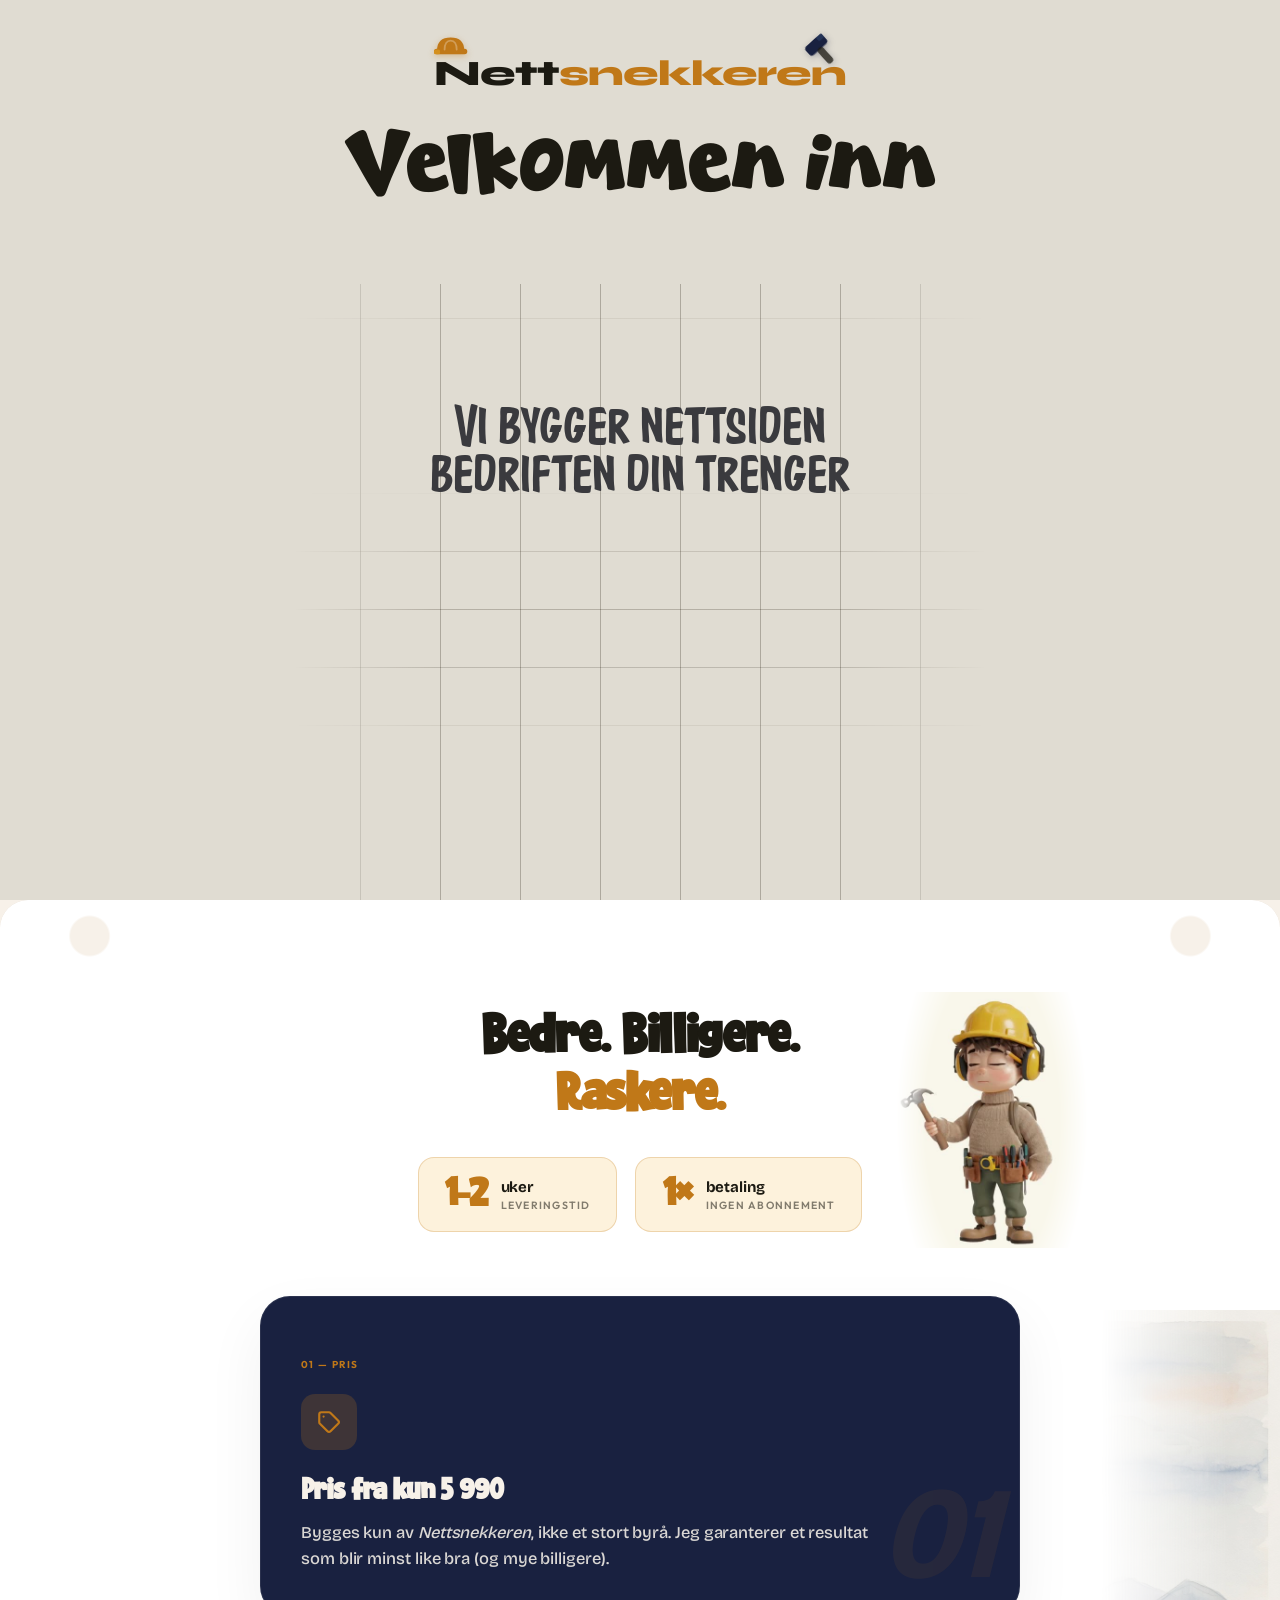
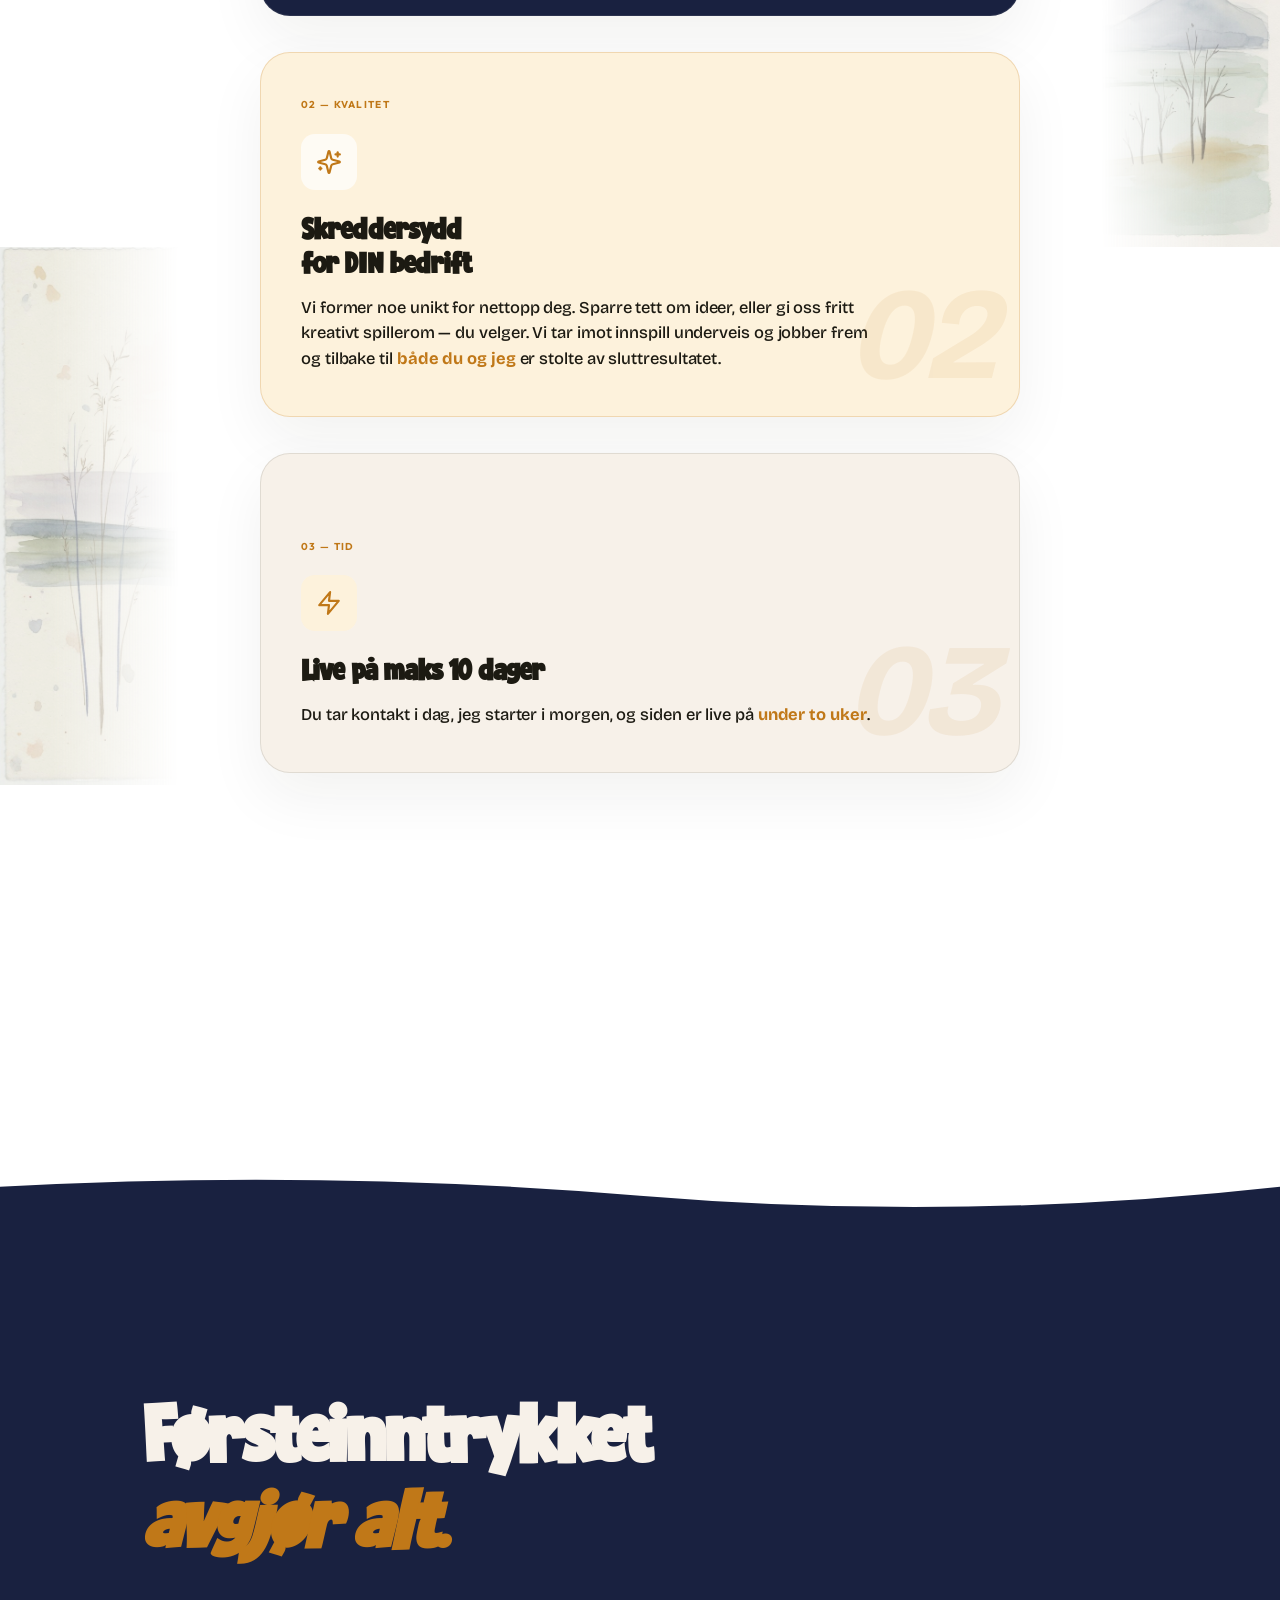
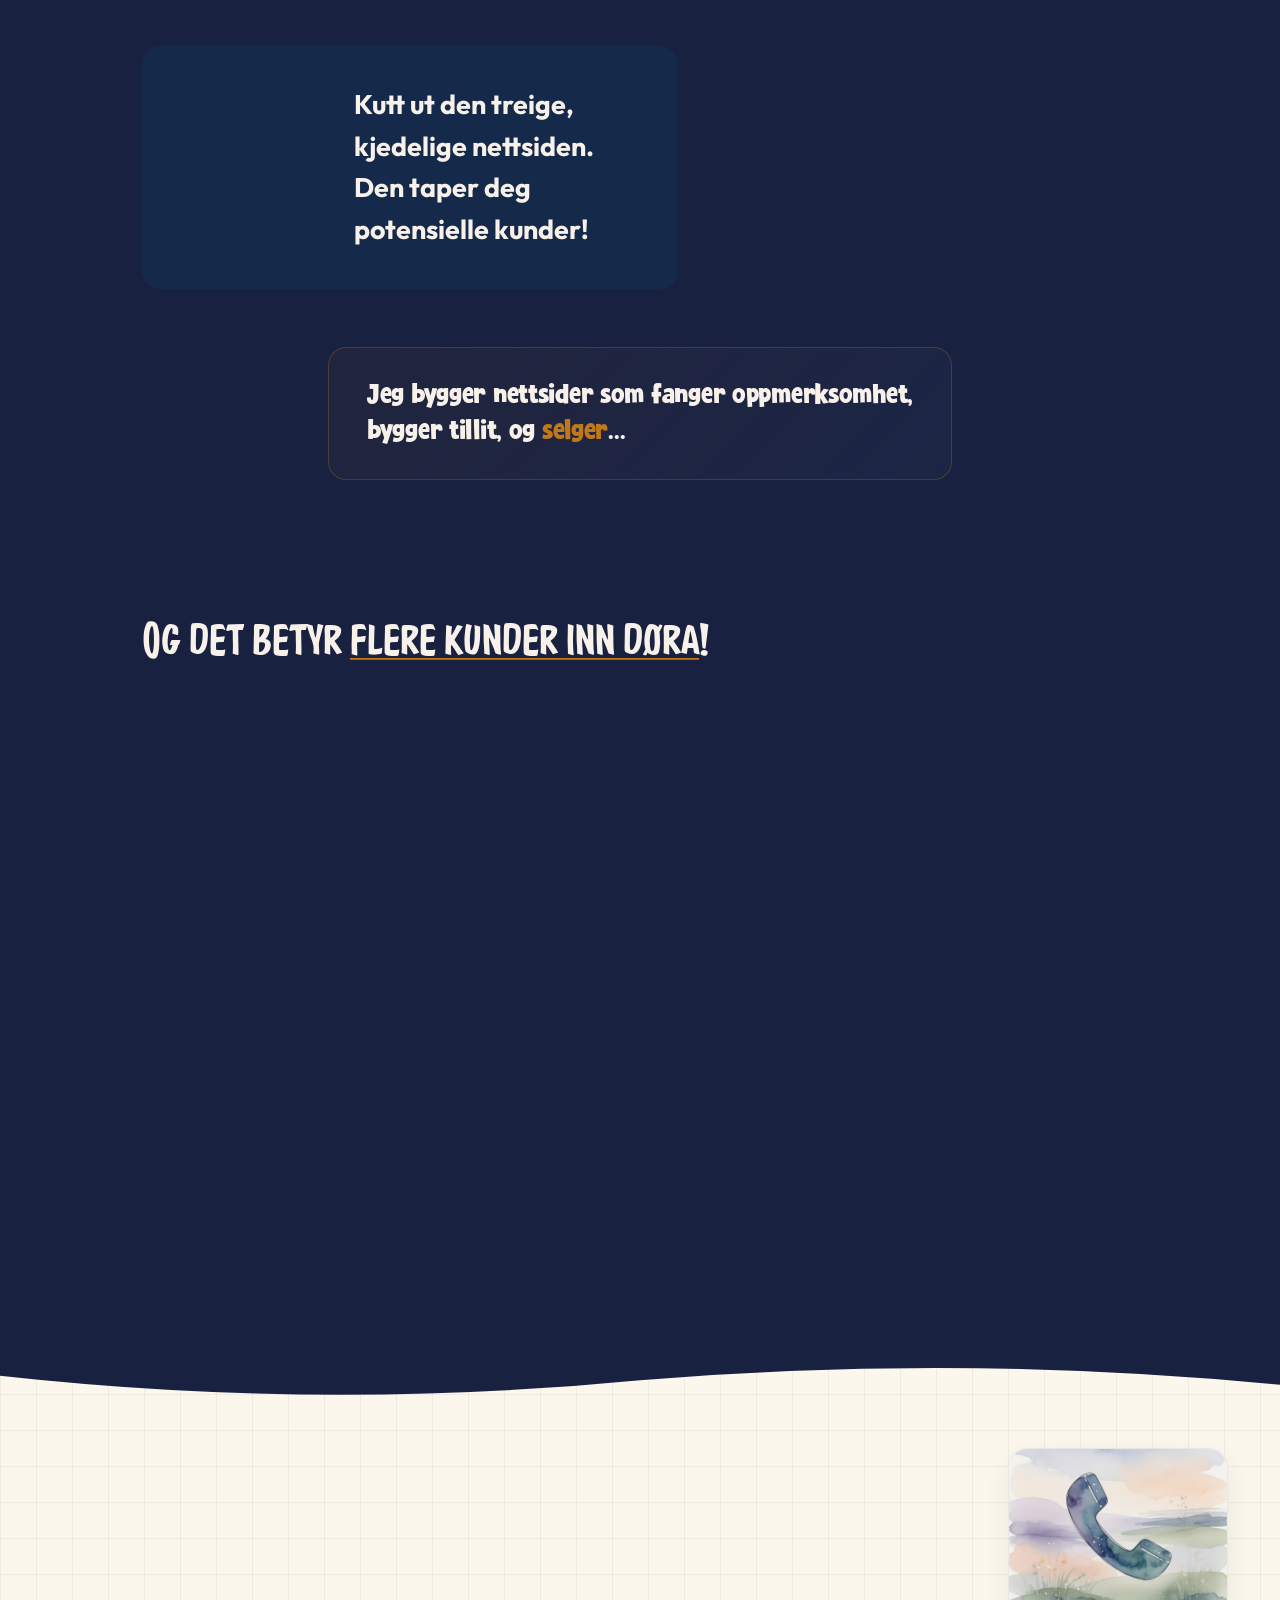
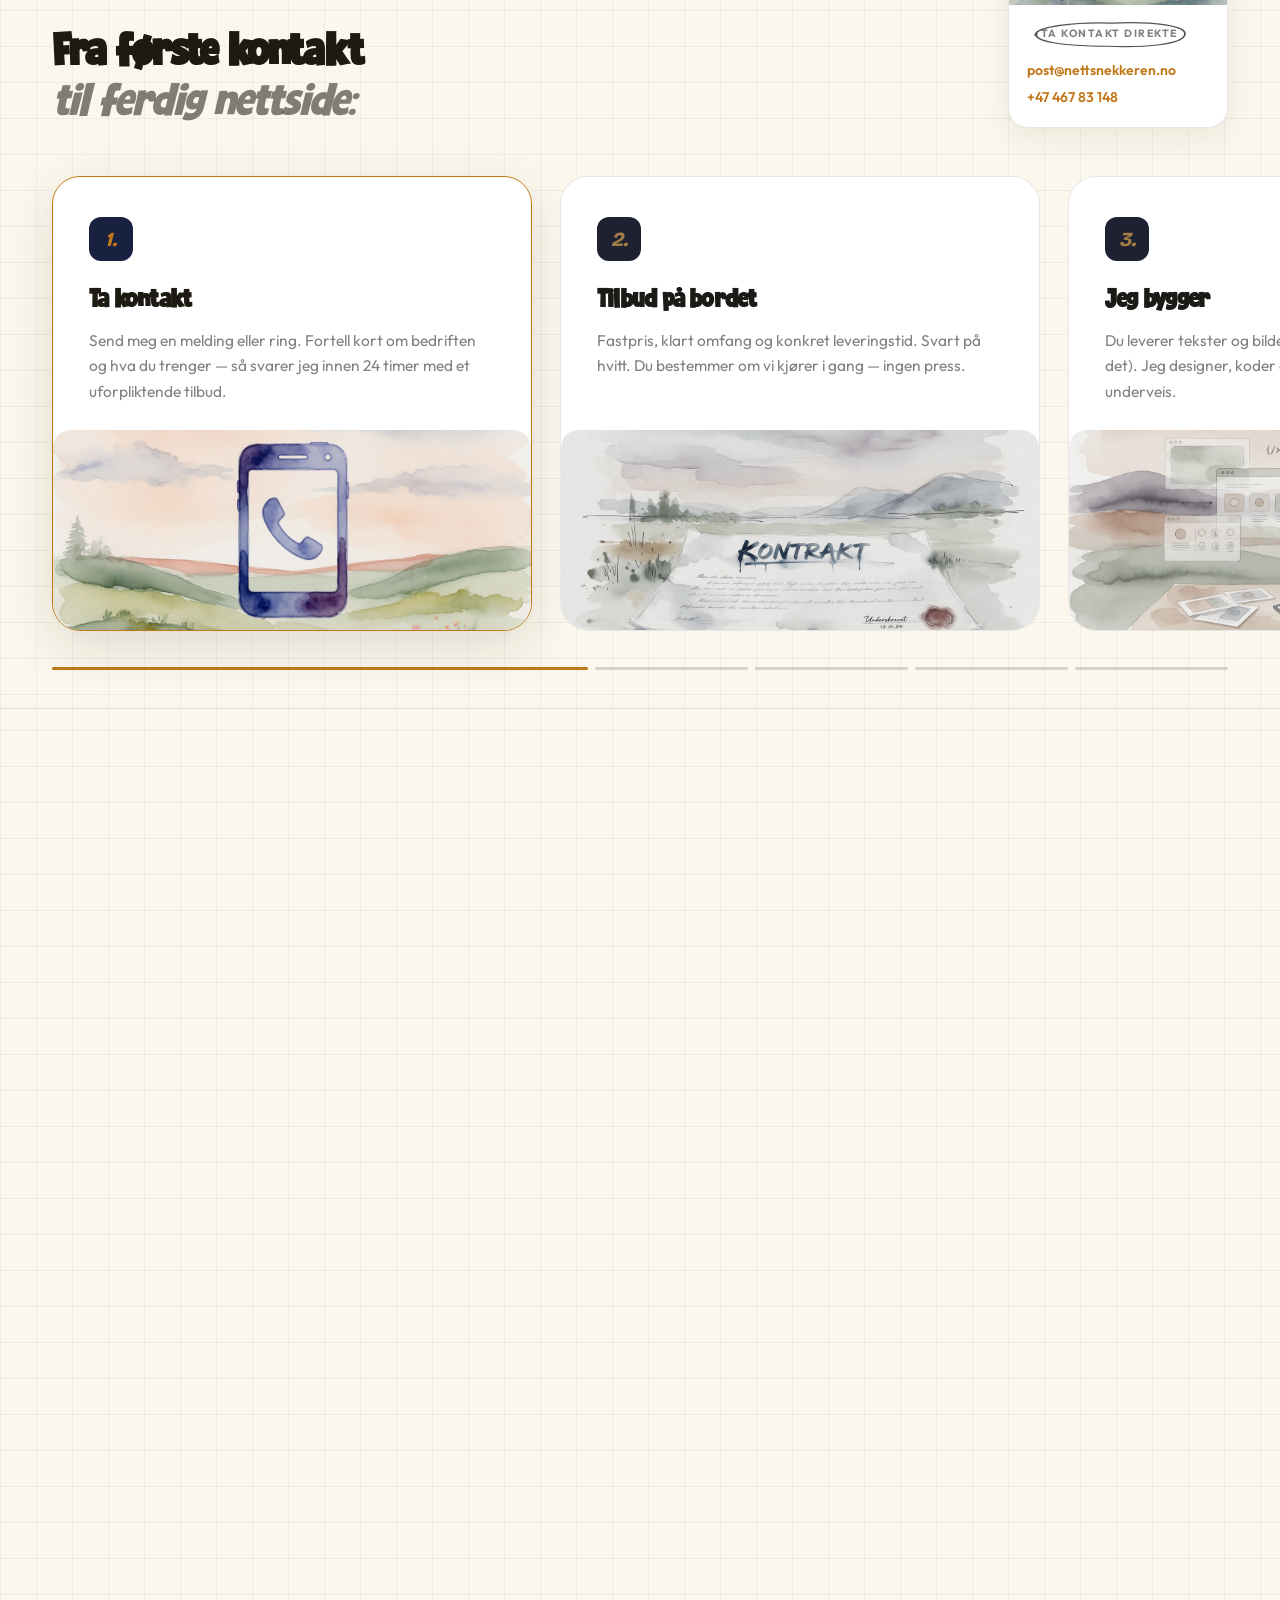
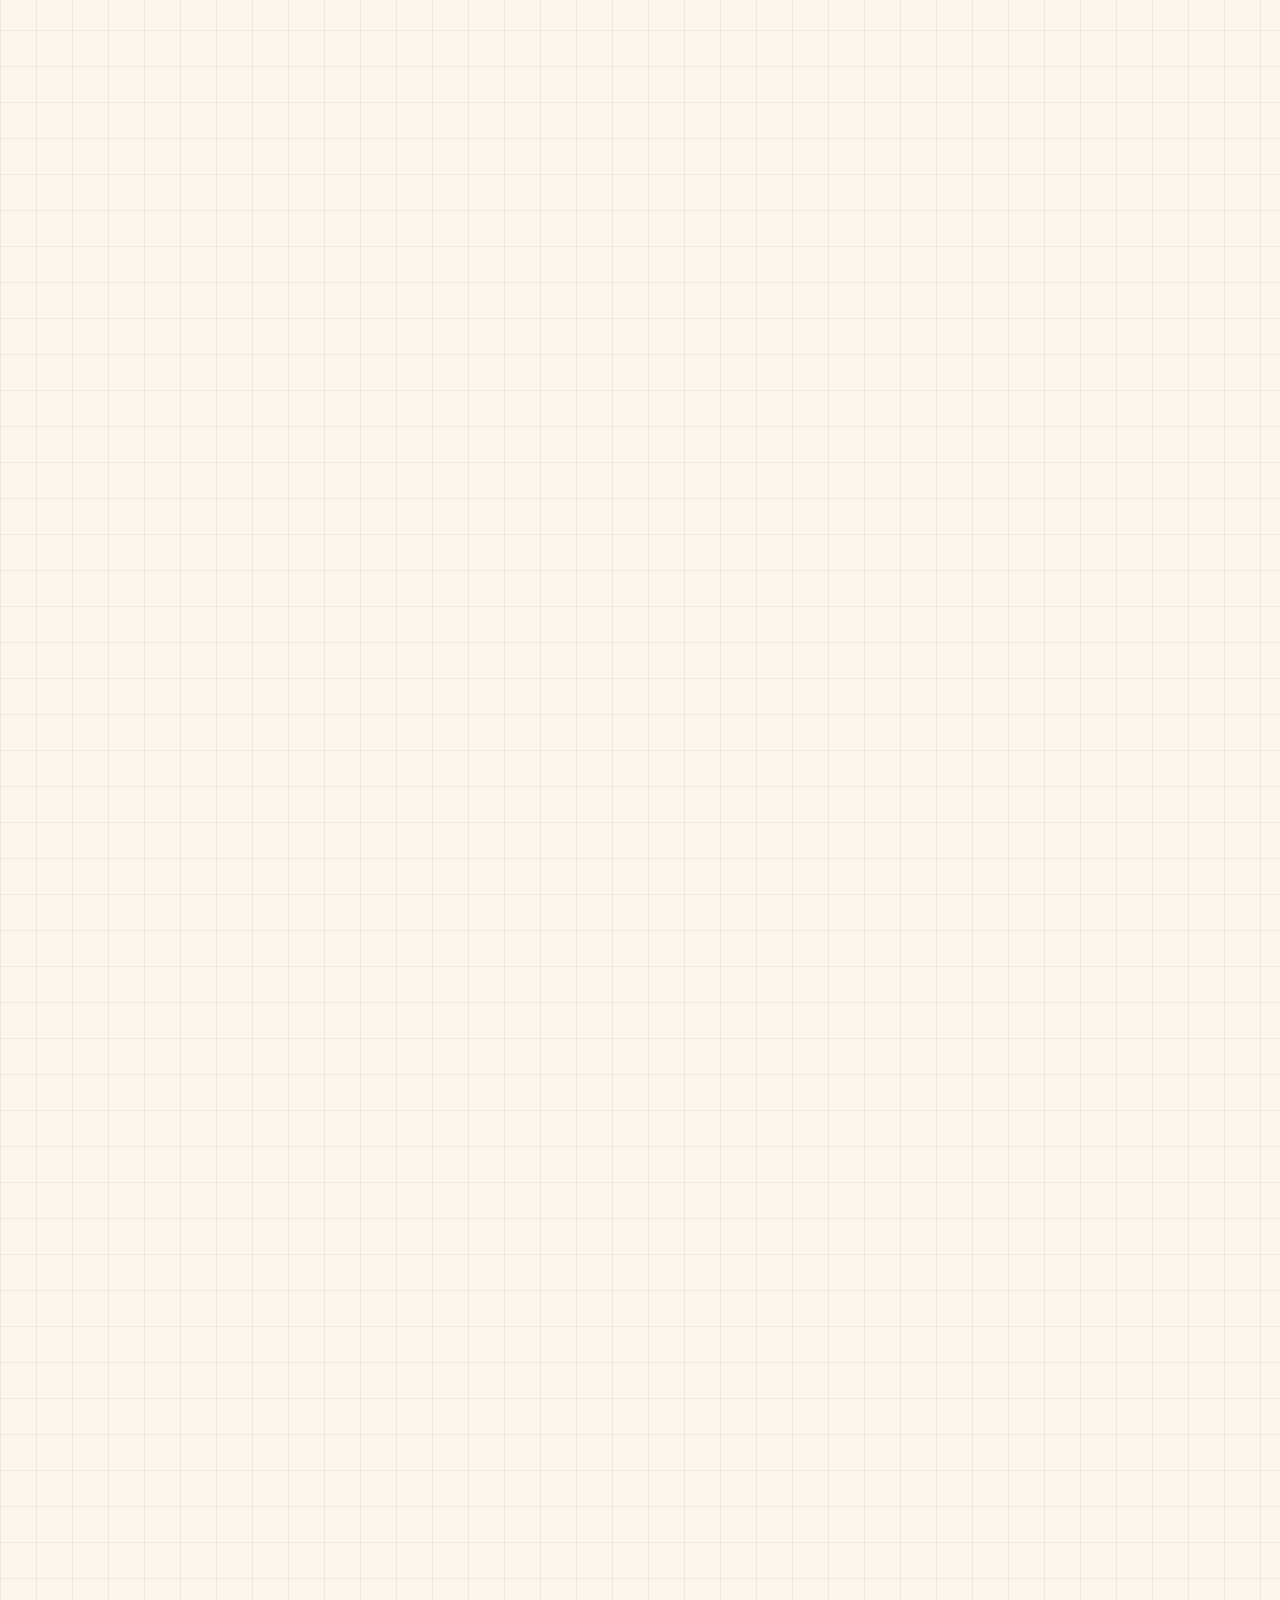
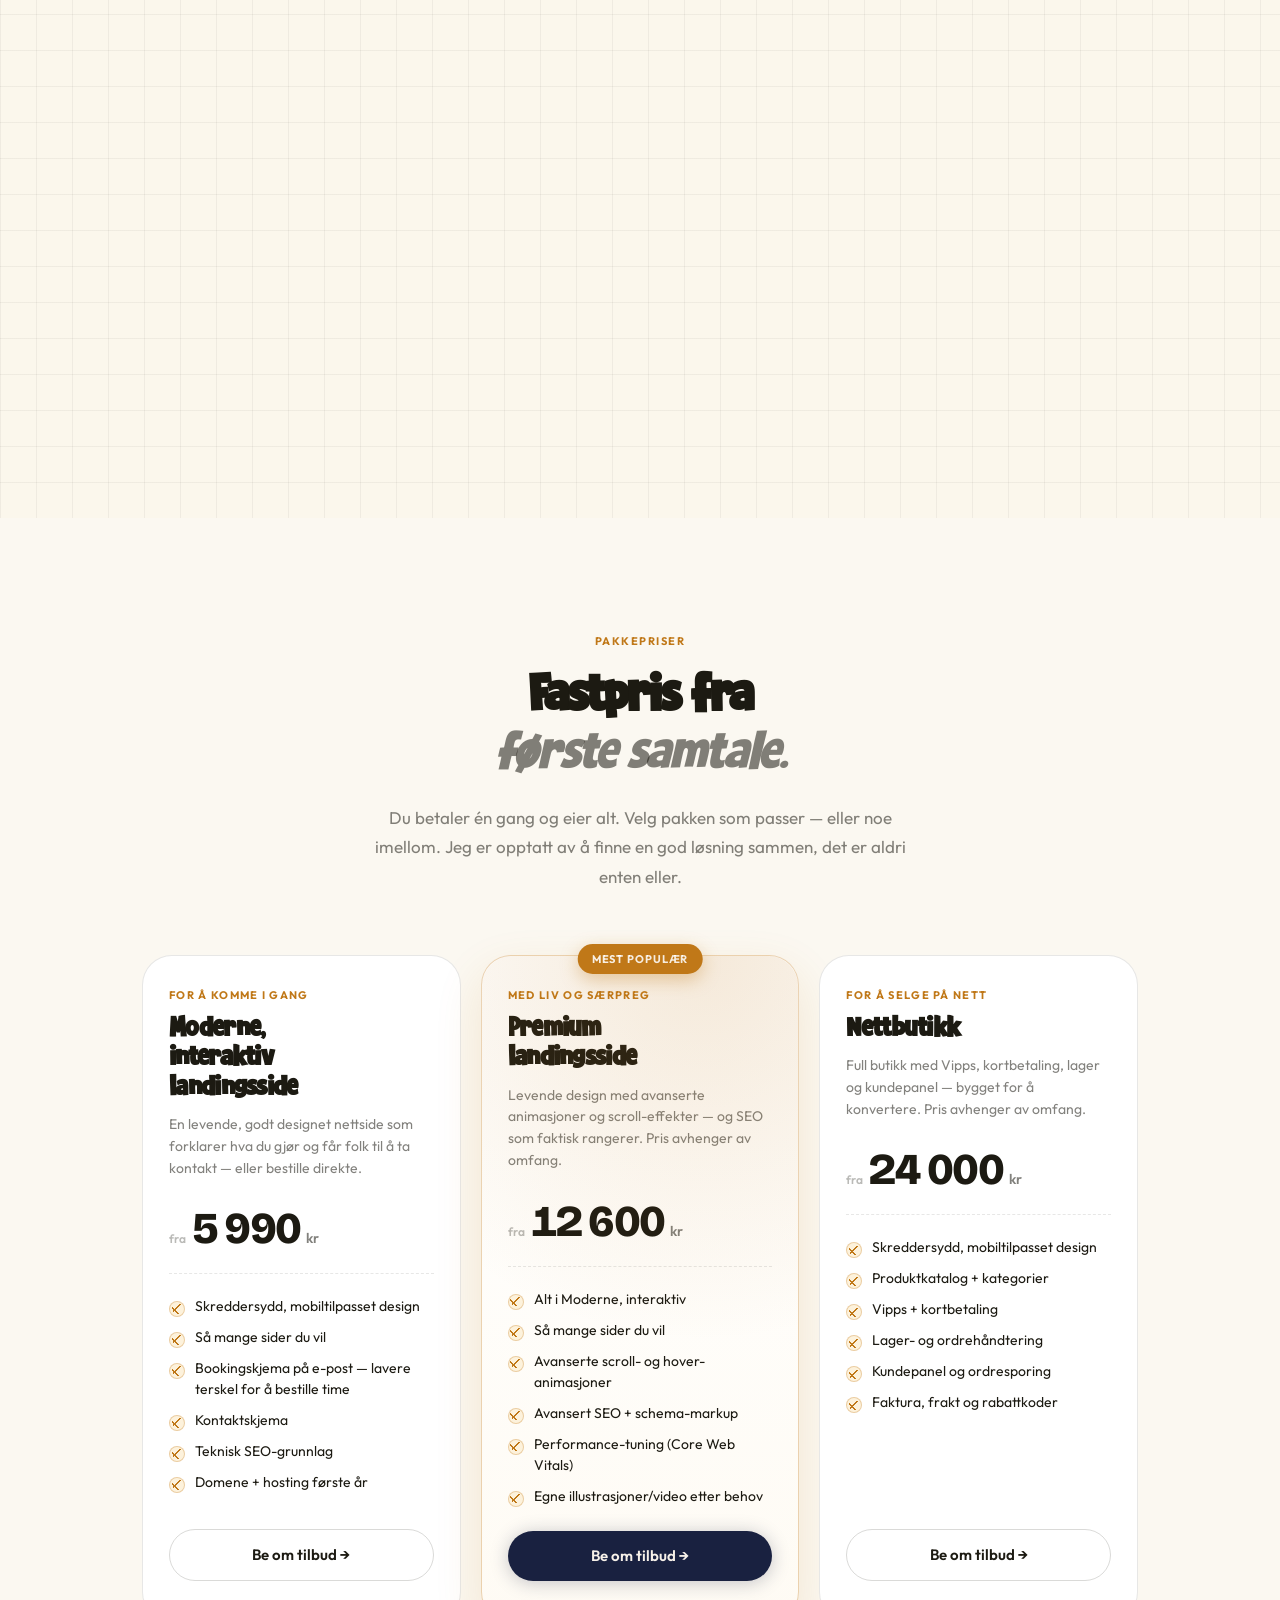
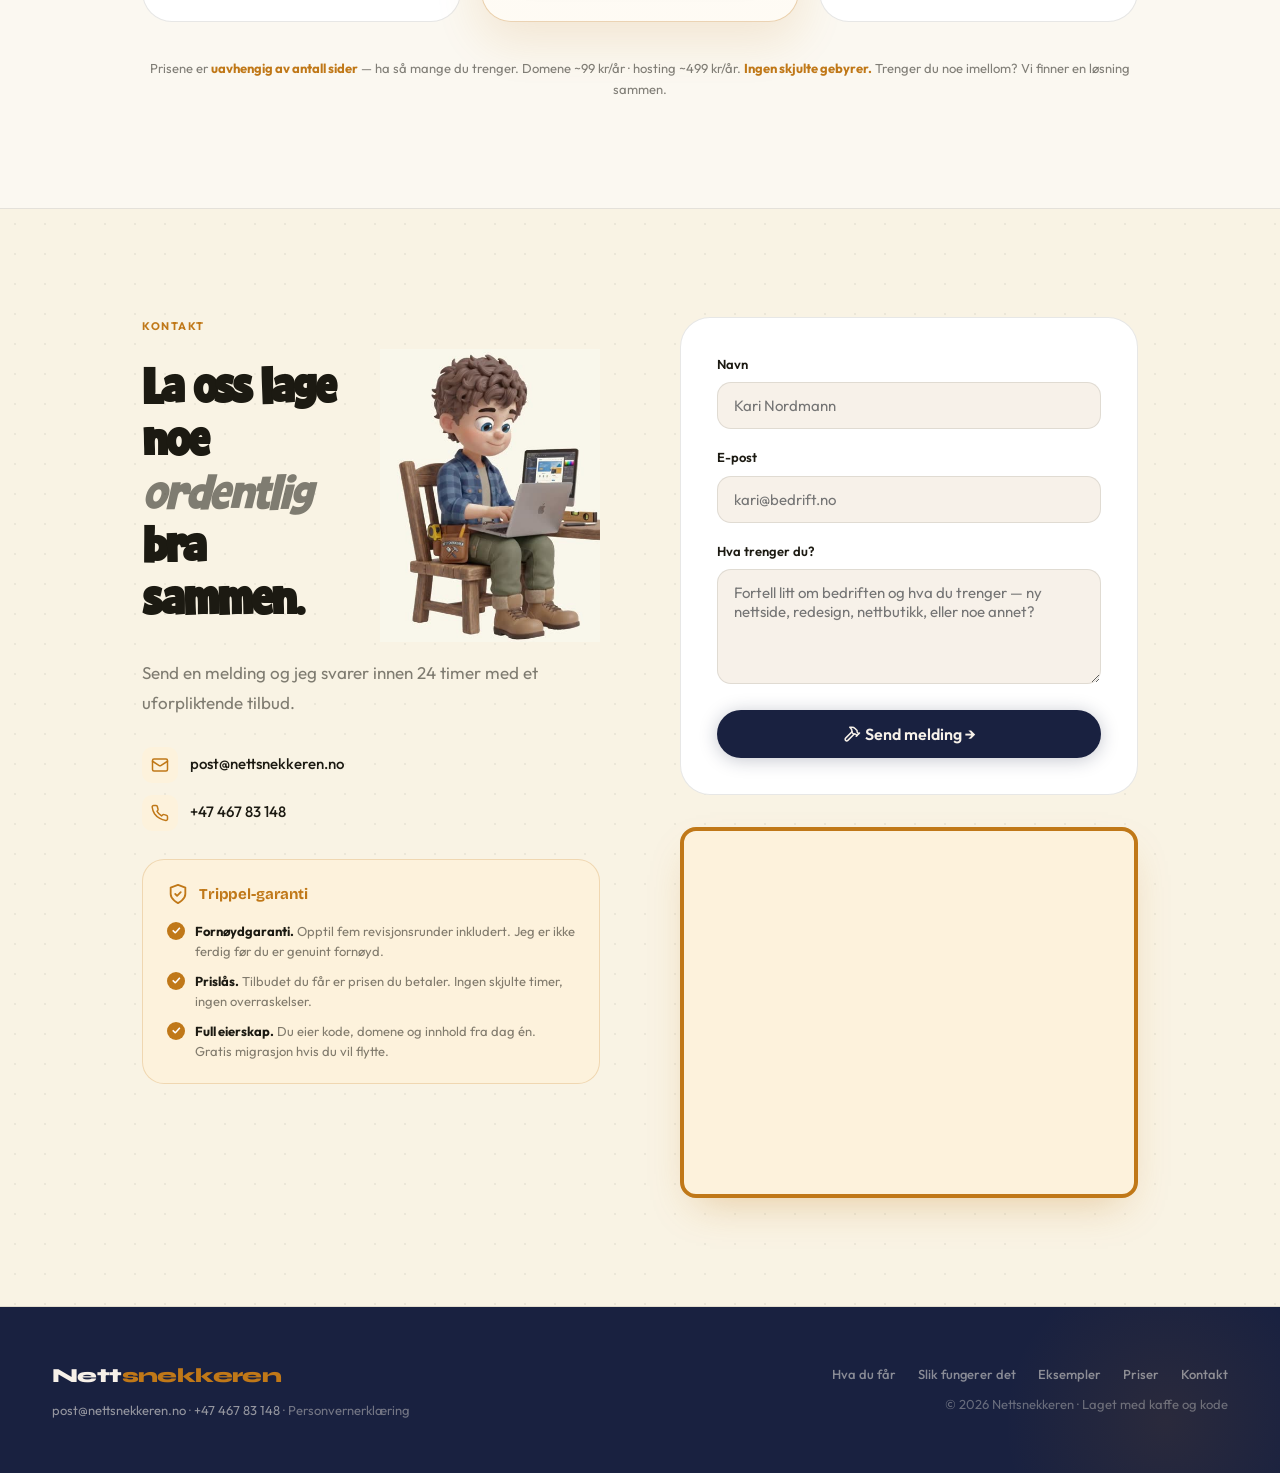
==== commit 48e12584: "Modernisert intro-claim med to stat-pills (1-2 uker leveringstid + 1× engangsbetaling) i stedet for " ====
--- a/index.html
+++ b/index.html
@@ -30,7 +30,7 @@
     "url": "https://nettsnekkeren.no/",
     "email": "post@nettsnekkeren.no",
     "telephone": "+4746783148",
-    "priceRange": "9900-45000 NOK",
+    "priceRange": "5990-45000 NOK",
     "areaServed": {
       "@type": "Country",
       "name": "Norge"
@@ -39,9 +39,9 @@
     "paymentAccepted": "Faktura",
     "offers": {
       "@type": "Offer",
-      "description": "Skreddersydd nettside fra 9 900 kr med fornøydgaranti — opptil fem revisjonsrunder inkludert",
+      "description": "Skreddersydd nettside fra 5 990 kr med fornøydgaranti — opptil fem revisjonsrunder inkludert",
       "priceCurrency": "NOK",
-      "price": "9900"
+      "price": "5990"
     }
   }
   </script>
@@ -809,11 +809,13 @@
     right: clamp(20px, 5%, 80px);
     top: 50%;
     transform: translateY(-50%);
-    width: clamp(120px, 13vw, 180px);
+    width: clamp(140px, 15vw, 210px);
     aspect-ratio: 3 / 4;
-    background: #f3eada;
-    -webkit-mask-image: radial-gradient(ellipse 65% 75% at center, #000 55%, transparent 92%);
-            mask-image: radial-gradient(ellipse 65% 75% at center, #000 55%, transparent 92%);
+    /* Roomier ellipse so the hammer + character body don't get clipped, but
+       still tight enough that the cream bg fades cleanly into the page. */
+    background: transparent;
+    -webkit-mask-image: radial-gradient(ellipse 50% 86% at 50% 50%, #000 70%, transparent 100%);
+            mask-image: radial-gradient(ellipse 50% 86% at 50% 50%, #000 70%, transparent 100%);
     pointer-events: none;
   }
   .services-hammer {
@@ -821,7 +823,7 @@
     height: 100%;
     object-fit: cover;
     display: block;
-    mix-blend-mode: darken;
+    mix-blend-mode: multiply;
   }
   @media (max-width: 920px) {
     .services-hammer-wrap { display: none; }
@@ -868,37 +870,67 @@
     font-weight: 700;
   }
 
-  /* Intro claim — two paragraphs grouped inside a hand-drawn marker oval that
-     animates in (drawn left-to-right via stroke-dashoffset) when the section
-     enters view. Strong tags here are black/bold (overrides the honey above). */
-  .intro-claim {
-    position: relative;
-    display: inline-block;
-    padding: 18px 44px 20px;
-    margin-top: 6px;
-  }
-  .intro-claim p { margin: 0; }
-  .intro-claim p + p { margin-top: 6px; }
-  .intro-claim p strong {
+  /* Intro stat pills — two compact stat cards: leveringstid + betaling. Big
+     Super Wonder number/keyword in honey, dual labels (bold lead + small
+     caption) carry the meaning. Distinctive look that ties to the brand. */
+  .intro-pills {
+    list-style: none;
+    padding: 0;
+    margin: clamp(22px, 2.6vw, 36px) 0 0;
+    display: flex;
+    gap: clamp(12px, 1.4vw, 20px);
+    justify-content: center;
+    flex-wrap: wrap;
+  }
+  .intro-pill {
+    display: inline-flex;
+    align-items: center;
+    gap: 14px;
+    padding: clamp(12px, 1.3vw, 18px) clamp(18px, 2vw, 26px);
+    border-radius: 16px;
+    background: var(--honey-light);
+    border: 1.5px solid rgba(192, 120, 24, .25);
+    transition: transform .35s var(--ease-snap), box-shadow .3s, border-color .3s, background .3s;
+  }
+  .intro-pill:hover {
+    transform: translateY(-2px);
+    box-shadow: 0 10px 28px rgba(192, 120, 24, .14);
+    border-color: var(--honey);
+    background: #fff;
+  }
+  .intro-pill-num {
+    font-family: 'Super Wonder', sans-serif;
+    font-size: clamp(28px, 3.1vw, 40px);
+    font-weight: 800;
+    color: var(--honey);
+    letter-spacing: -.04em;
+    line-height: 1;
+  }
+  .intro-pill-meta {
+    display: flex;
+    flex-direction: column;
+    align-items: flex-start;
+    text-align: left;
+    line-height: 1.15;
+  }
+  .intro-pill-meta strong {
+    font-family: 'Bricolage Grotesque', sans-serif;
+    font-size: clamp(13px, 1.2vw, 15px);
+    font-weight: 700;
     color: var(--ink);
-    font-style: normal;
-    font-weight: 800;
-  }
-  .intro-claim-ring {
-    position: absolute;
-    inset: 0;
-    width: 100%; height: 100%;
-    pointer-events: none;
-    overflow: visible;
-  }
-  .intro-claim-ring path {
-    fill: none;
-    stroke: var(--ink);
-    stroke-width: 2.2;
-    stroke-linecap: round;
-    stroke-linejoin: round;
-    opacity: .82;
-    vector-effect: non-scaling-stroke;
+    letter-spacing: -.01em;
+  }
+  .intro-pill-meta small {
+    font-size: 10.5px;
+    font-weight: 600;
+    color: var(--ink-55);
+    text-transform: uppercase;
+    letter-spacing: .12em;
+    margin-top: 3px;
+  }
+  @media (max-width: 540px) {
+    .intro-pill { padding: 10px 16px; gap: 12px; border-radius: 14px; }
+    .intro-pill-num { font-size: 26px; }
   }
   .svc-card p strong {
     color: var(--honey);
@@ -2490,13 +2522,22 @@
     <div class="services-header-row">
       <div class="sec-header" id="intro">
         <h2 class="r">Bedre. Billigere.<br /><em>Raskere.</em></h2>
-        <div class="intro-claim r">
-          <svg class="intro-claim-ring" viewBox="0 0 200 60" preserveAspectRatio="none" aria-hidden="true">
-            <path d="M 100 4 C 158 2, 197 13, 194 30 C 197 51, 144 58, 96 56 C 42 57, 4 46, 7 29 C 5 10, 54 3, 100 4 Z"/>
-          </svg>
-          <p class="r d1">Skreddersydd nettside, ferdig på noen <strong>dager</strong>.</p>
-          <p class="r d2"><strong>Engangsbetaling</strong>.</p>
-        </div>
+        <ul class="intro-pills r d1" aria-label="Hovedløfter">
+          <li class="intro-pill">
+            <span class="intro-pill-num">1–2</span>
+            <span class="intro-pill-meta">
+              <strong>uker</strong>
+              <small>leveringstid</small>
+            </span>
+          </li>
+          <li class="intro-pill">
+            <span class="intro-pill-num">1×</span>
+            <span class="intro-pill-meta">
+              <strong>betaling</strong>
+              <small>ingen abonnement</small>
+            </span>
+          </li>
+        </ul>
       </div>
       <div class="services-hammer-wrap" aria-hidden="true">
         <video class="services-hammer" autoplay muted loop playsinline preload="metadata"
@@ -2517,7 +2558,7 @@
             <line x1="7" y1="7" x2="7.01" y2="7"/>
           </svg>
         </div>
-        <h3>Pris fra kun 4&nbsp;990</h3>
+        <h3>Pris fra kun 5&nbsp;990</h3>
         <p>Bygges kun av <em>Nettsnekkeren</em>, ikke et stort byrå. Jeg garanterer et resultat som blir minst like bra (og mye billigere).</p>
       </div>
 
@@ -2754,7 +2795,7 @@
         </div>
         <div class="tier-price">
           <span class="tier-price-from">fra</span>
-          <span class="tier-price-num"><span class="odo" data-odo="4990">4 990</span></span>
+          <span class="tier-price-num"><span class="odo" data-odo="5990">5 990</span></span>
           <span class="tier-price-suffix">kr</span>
         </div>
         <ul class="tier-features">
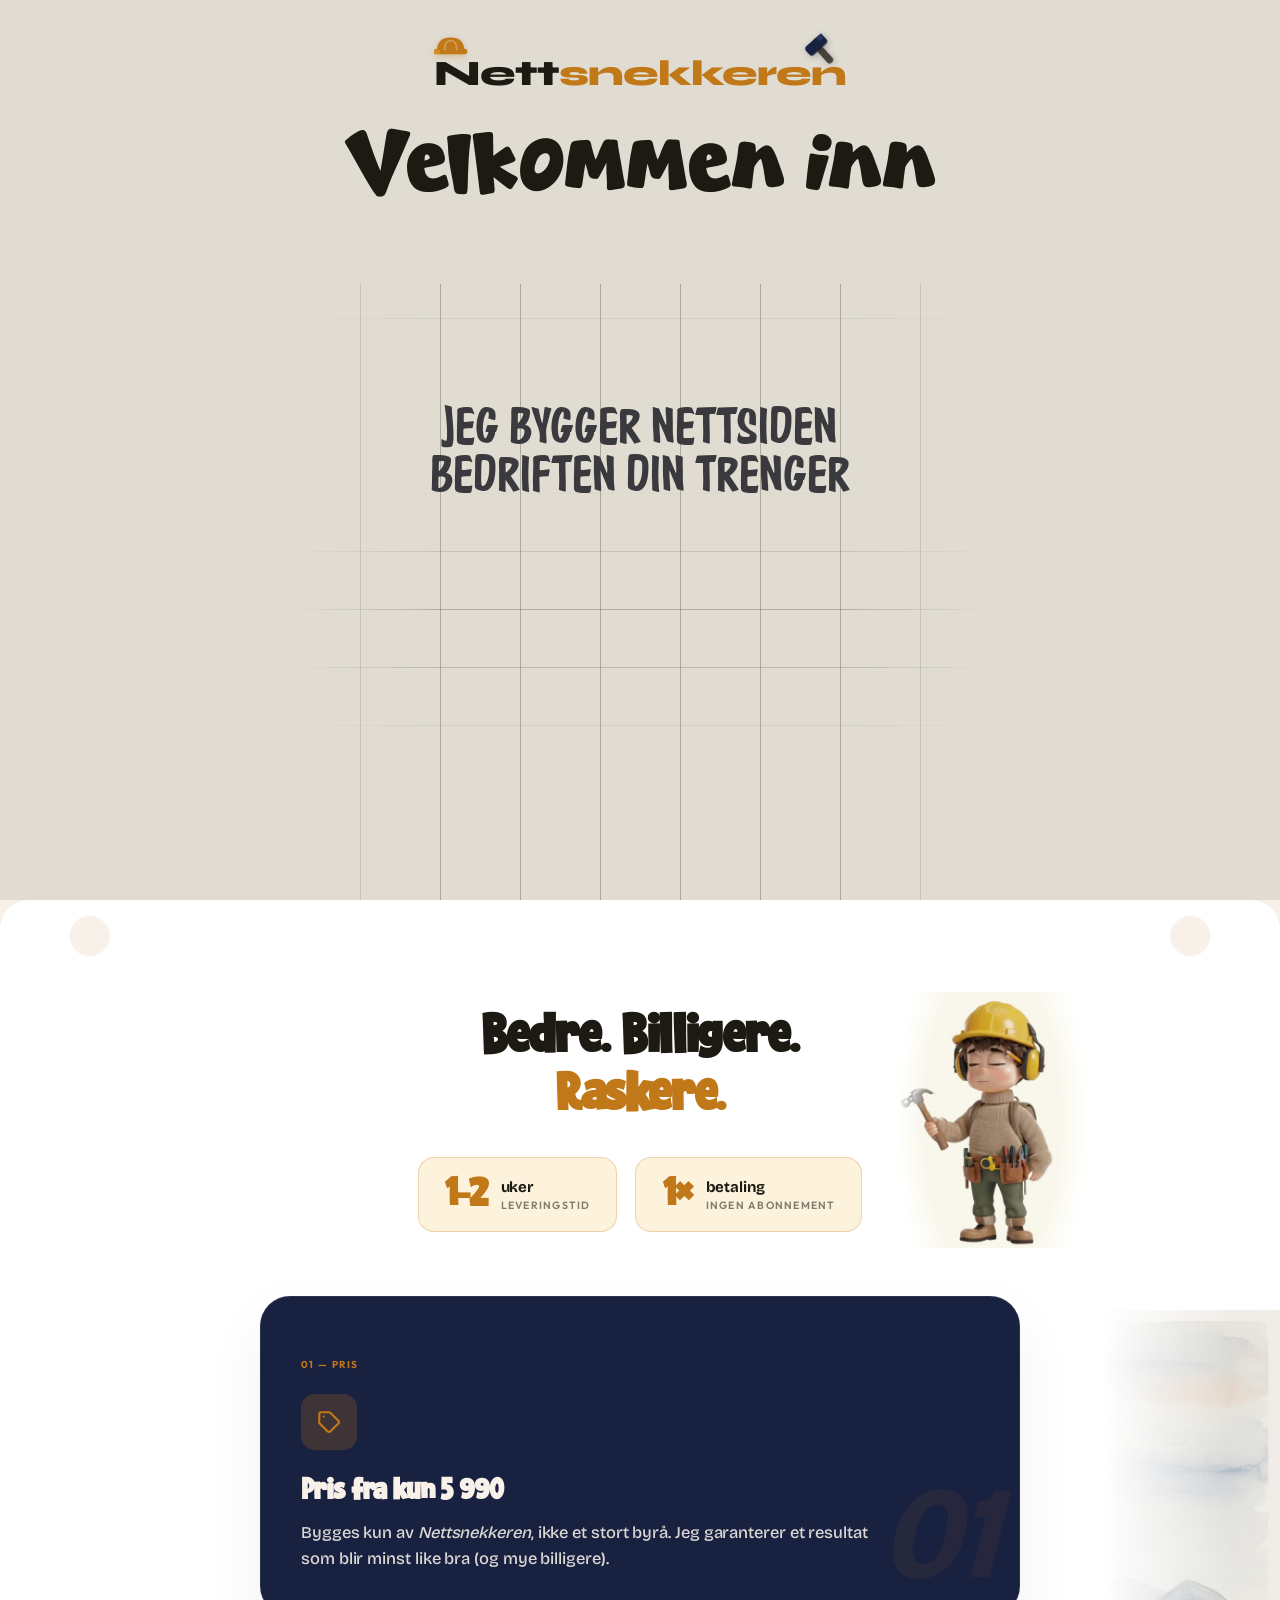
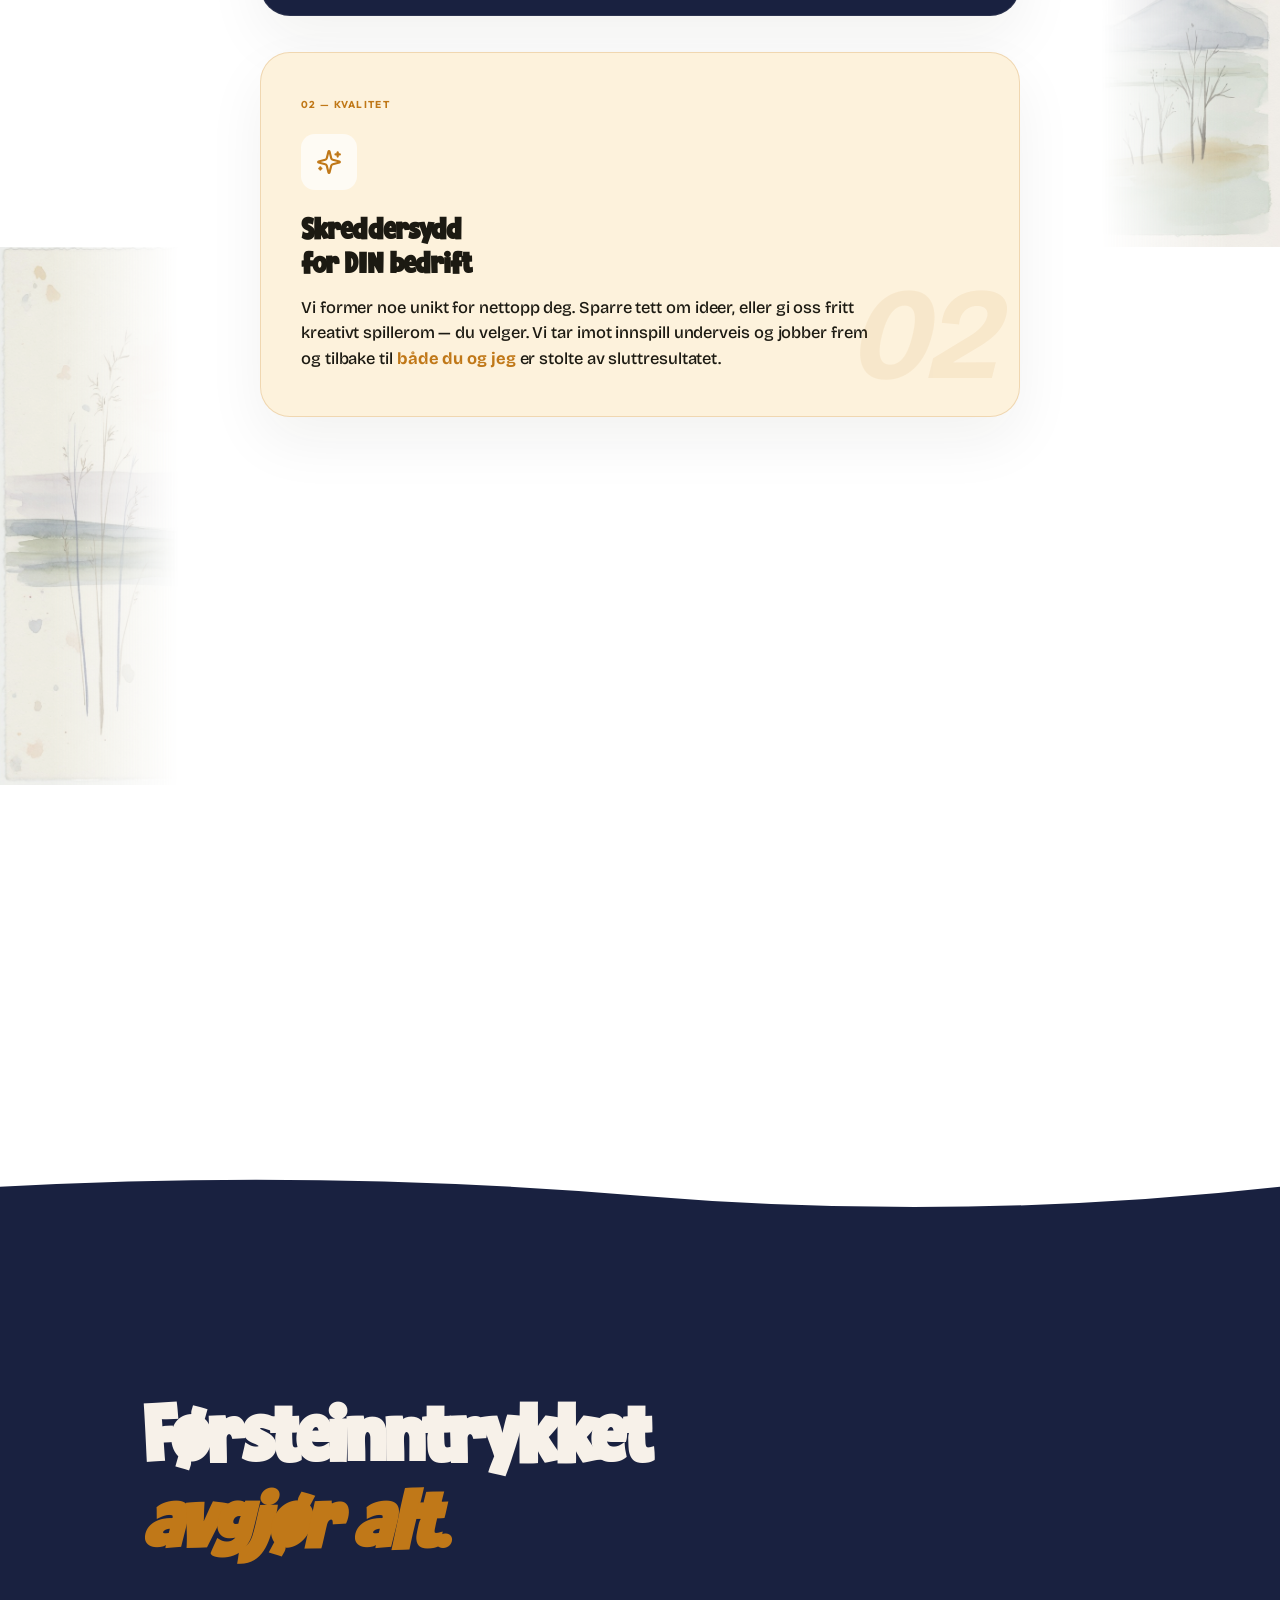
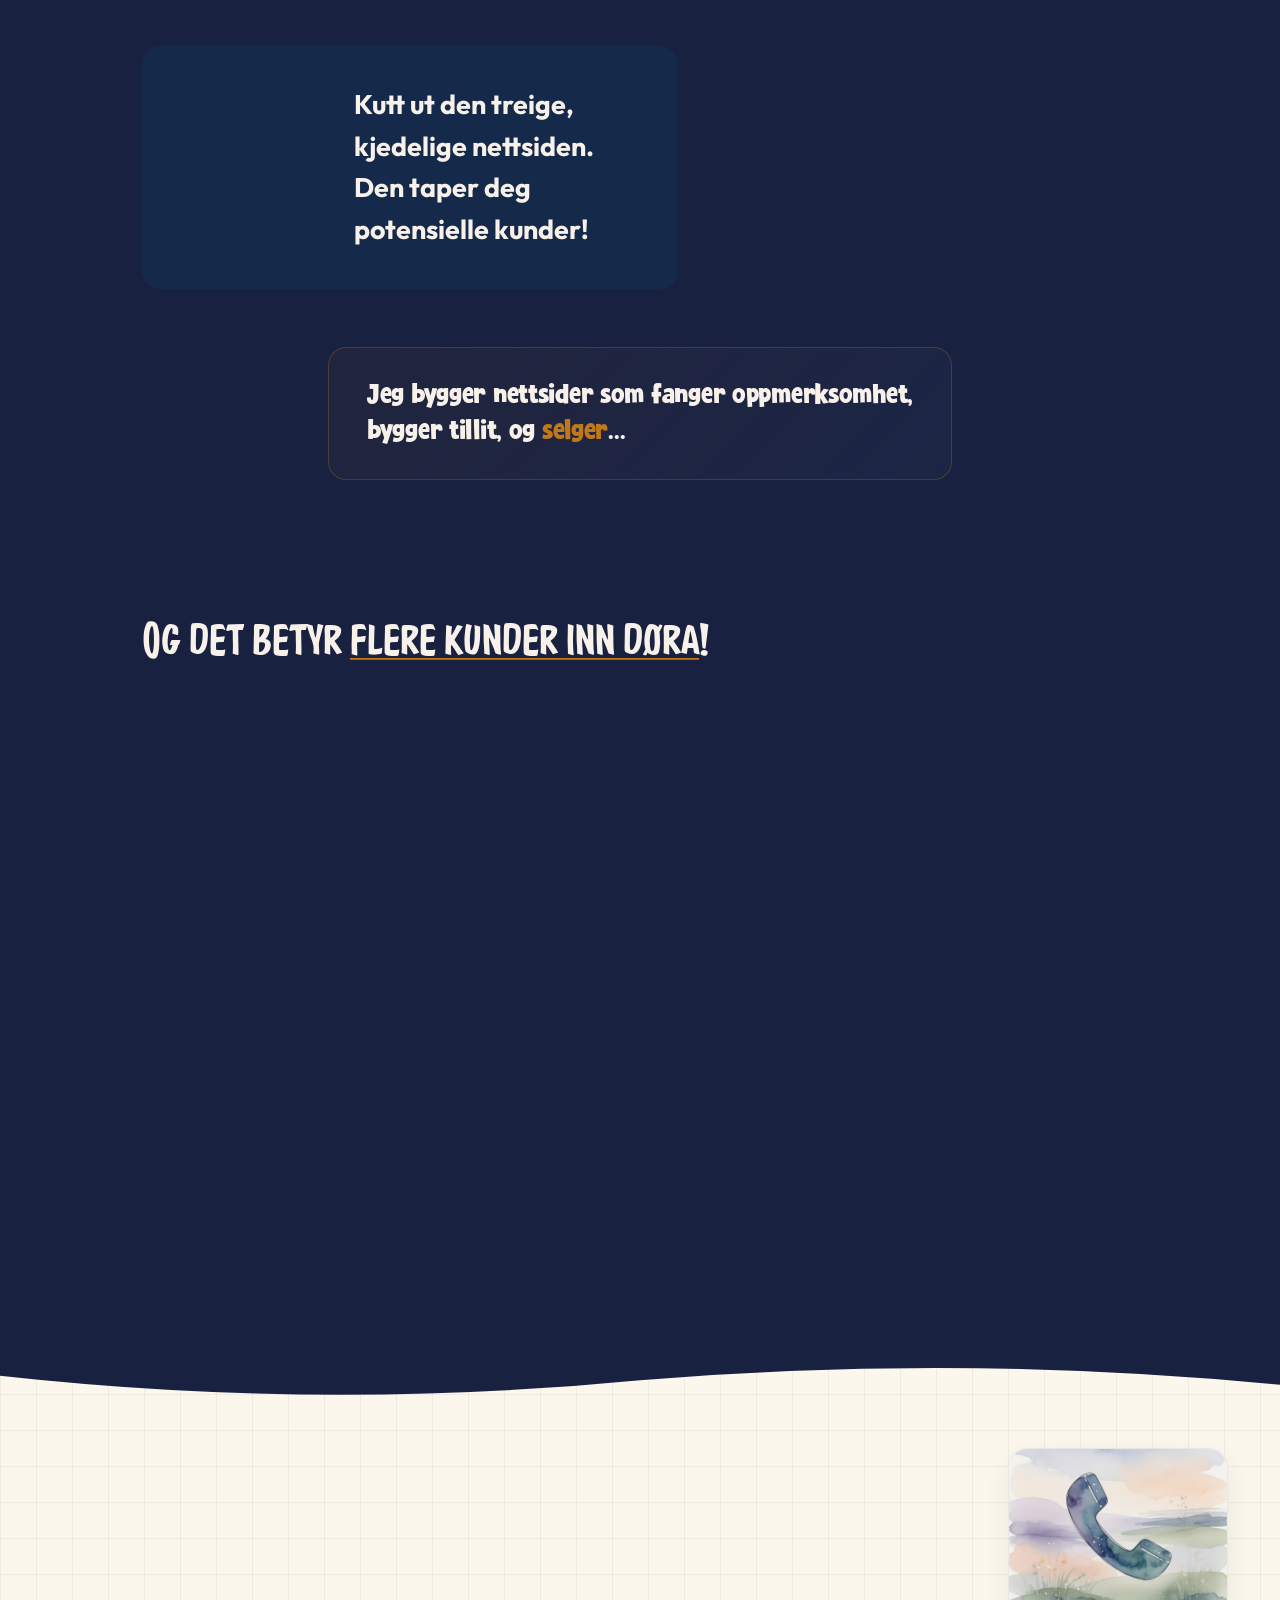
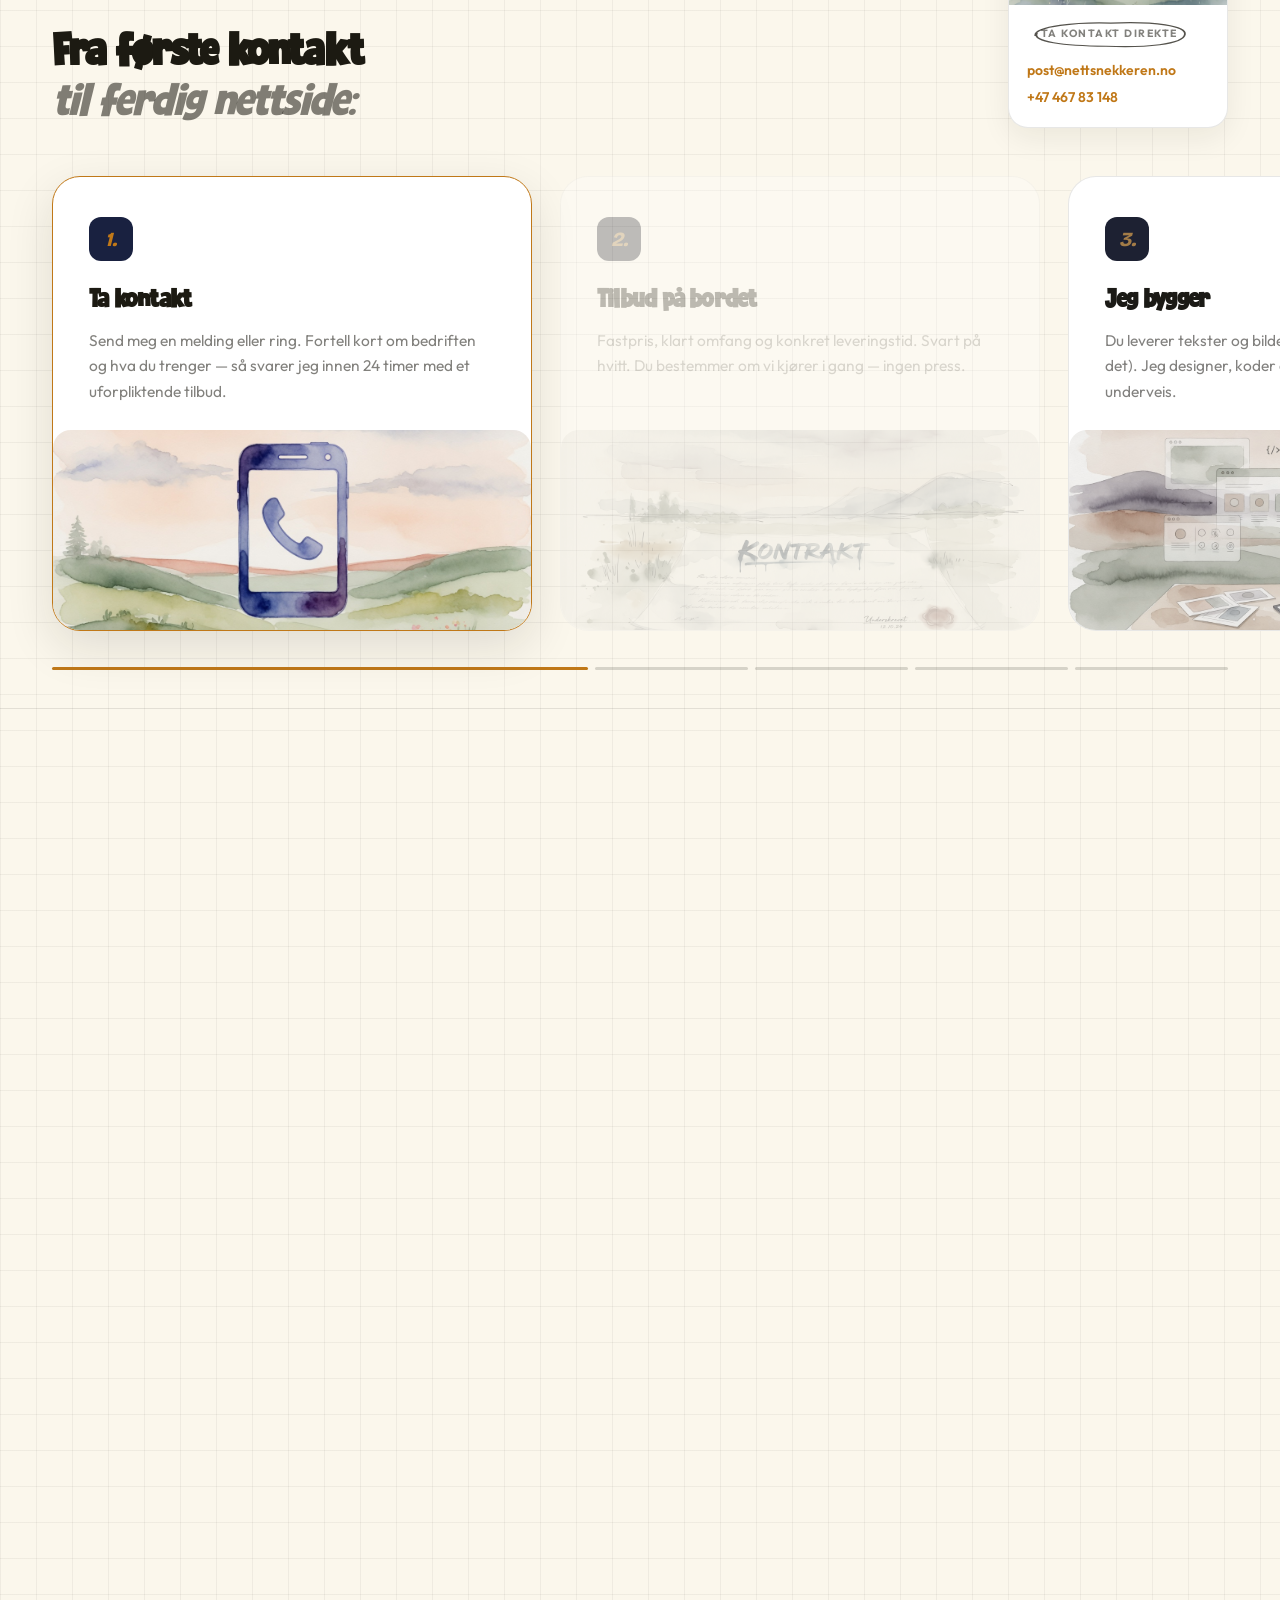
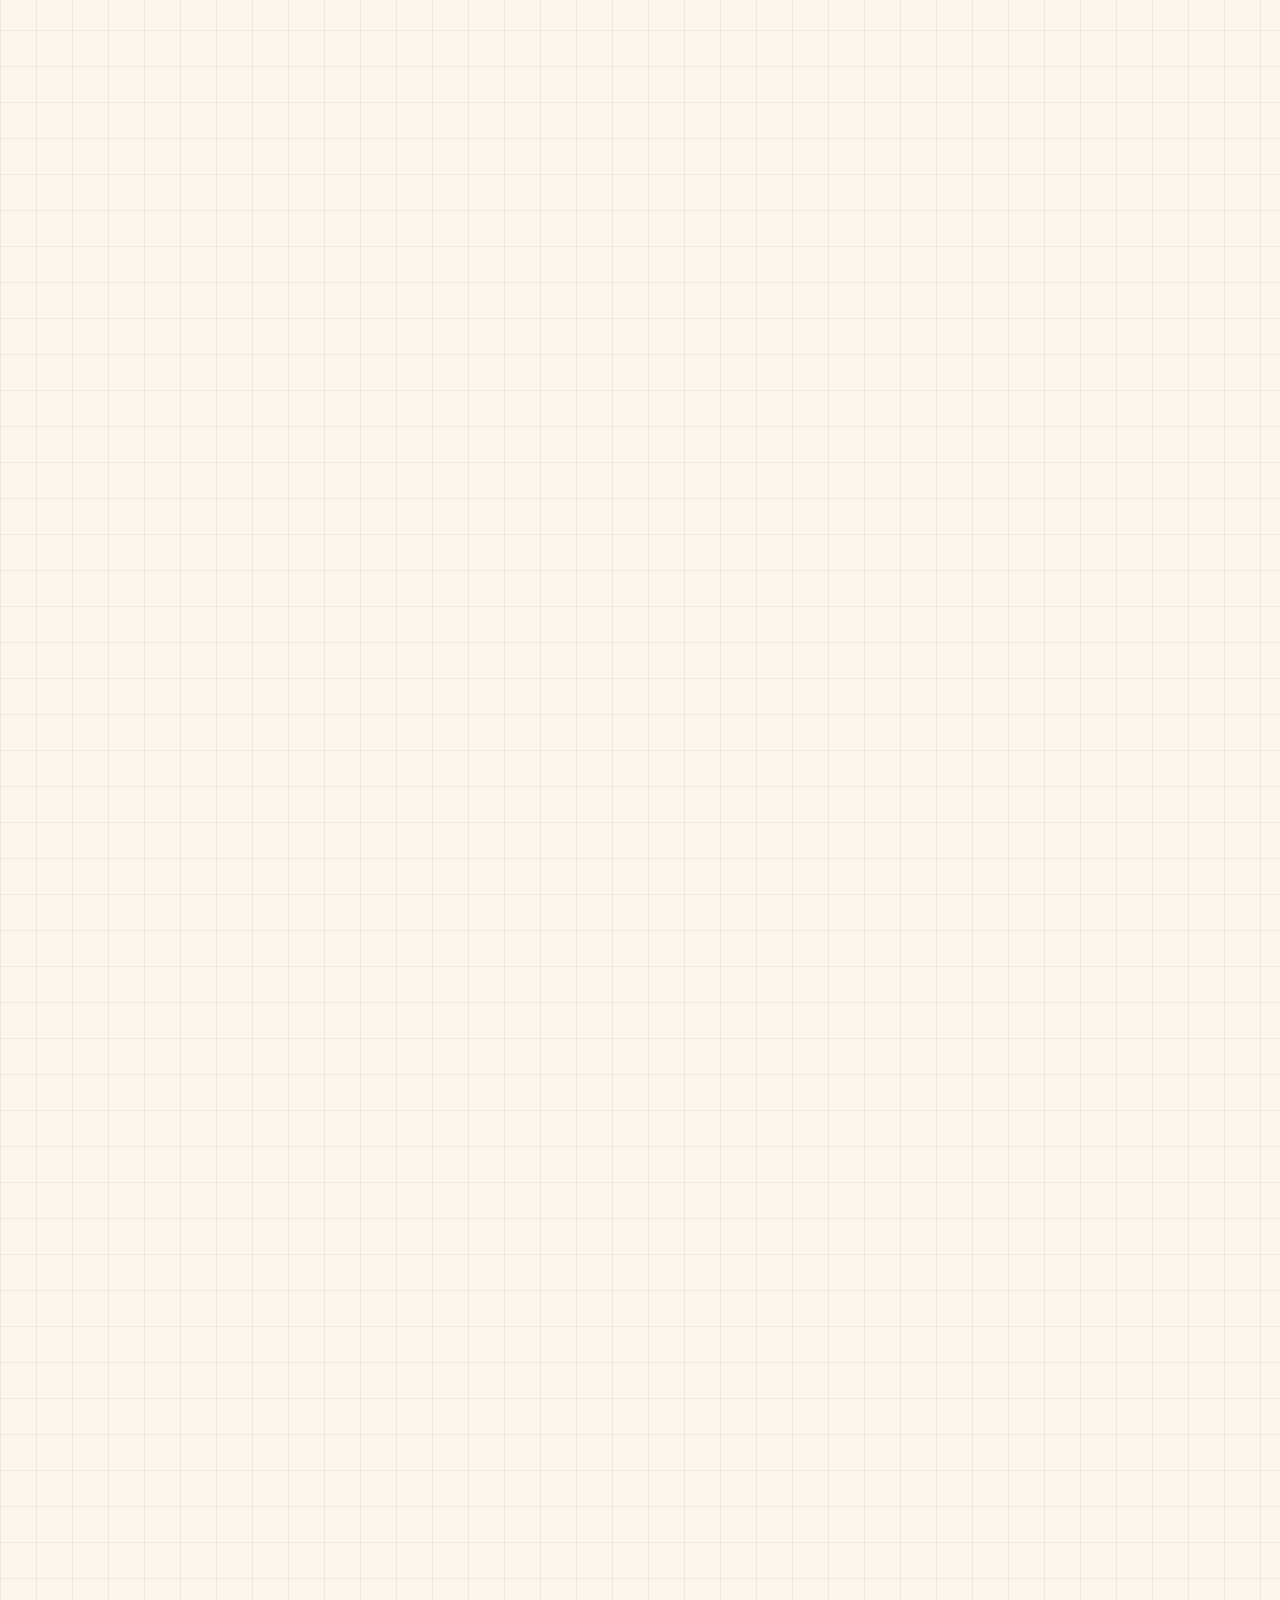
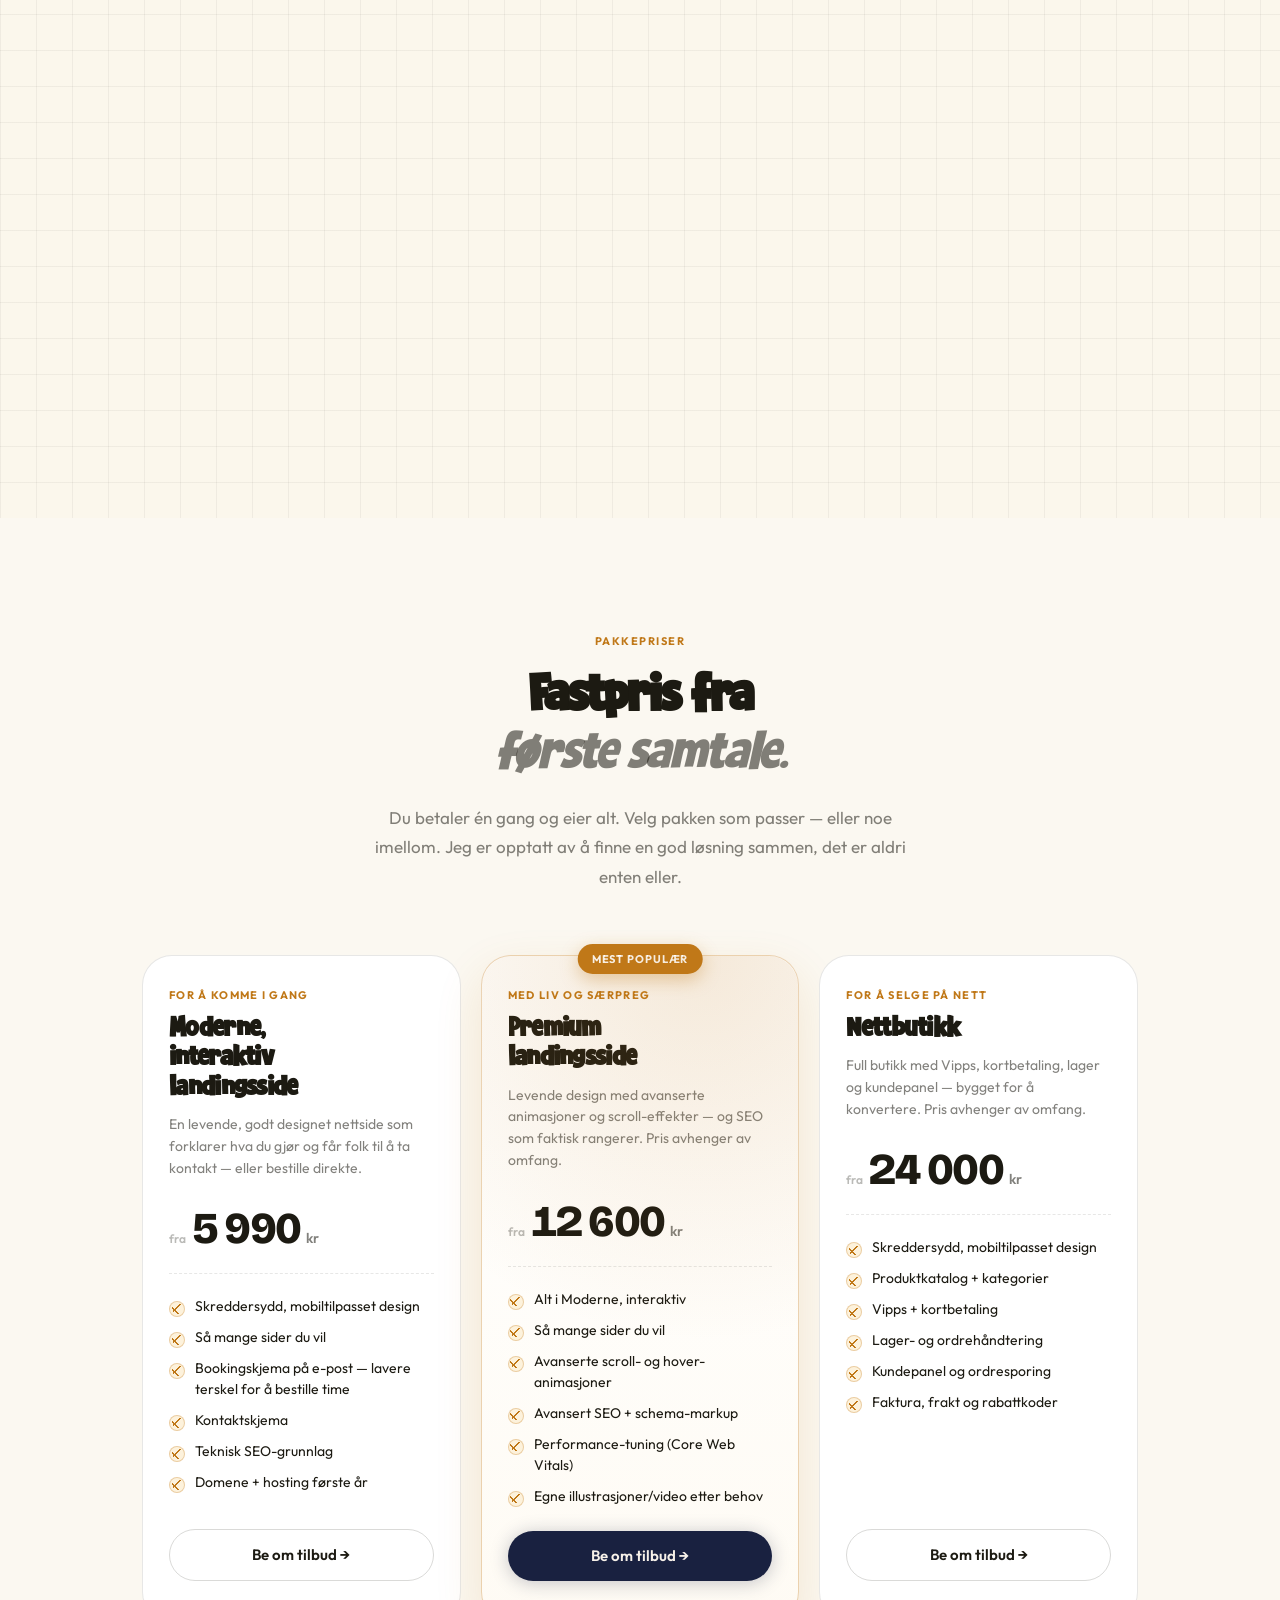
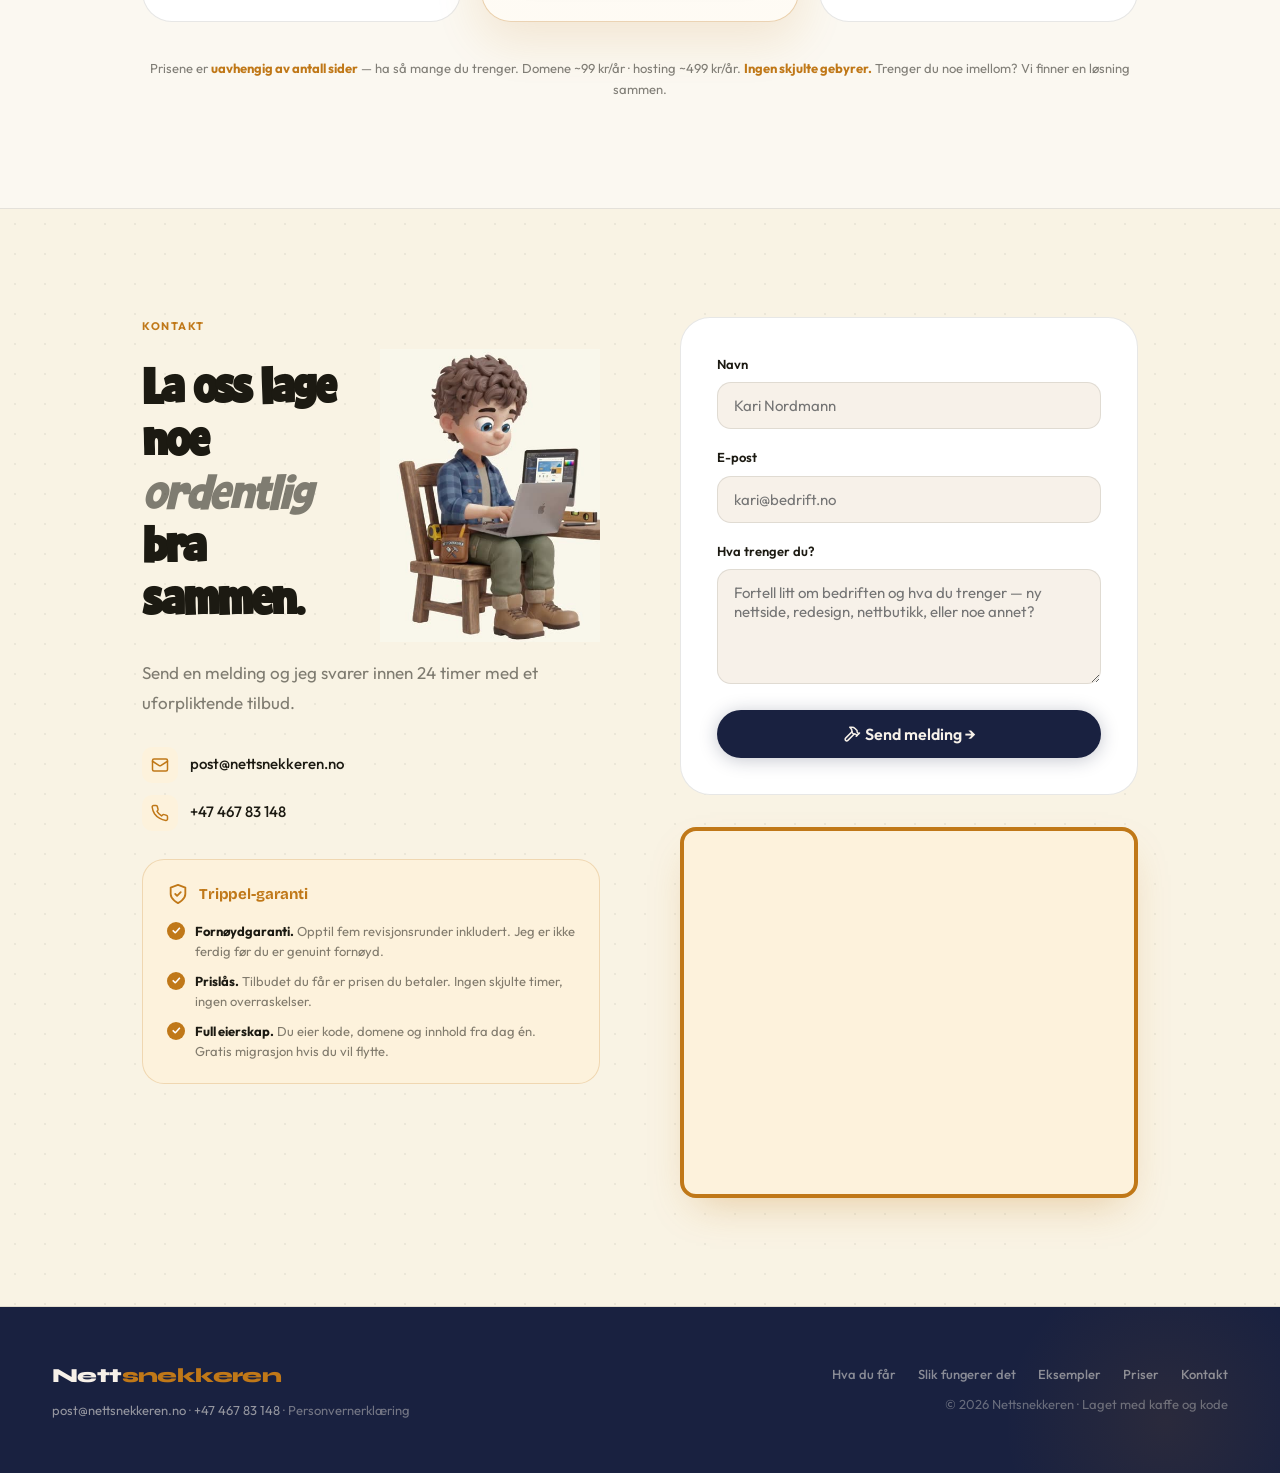
==== commit b058e7e2: "Hero: "Vi bygger nettsiden" → "Jeg bygger nettsiden" Co-Authored-By: Claude Opus 4.7 (1M context) <n" ====
--- a/index.html
+++ b/index.html
@@ -3300,7 +3300,7 @@
   const lineB = document.getElementById('welcomeLineB');
   const cta = document.getElementById('welcomeCta');
   if (line1) line1.textContent = 'Velkommen inn';
-  if (lineA) lineA.textContent = 'Vi bygger nettsiden';
+  if (lineA) lineA.textContent = 'Jeg bygger nettsiden';
   if (lineB) lineB.textContent = 'bedriften din trenger';
   if (!cta) return;
 
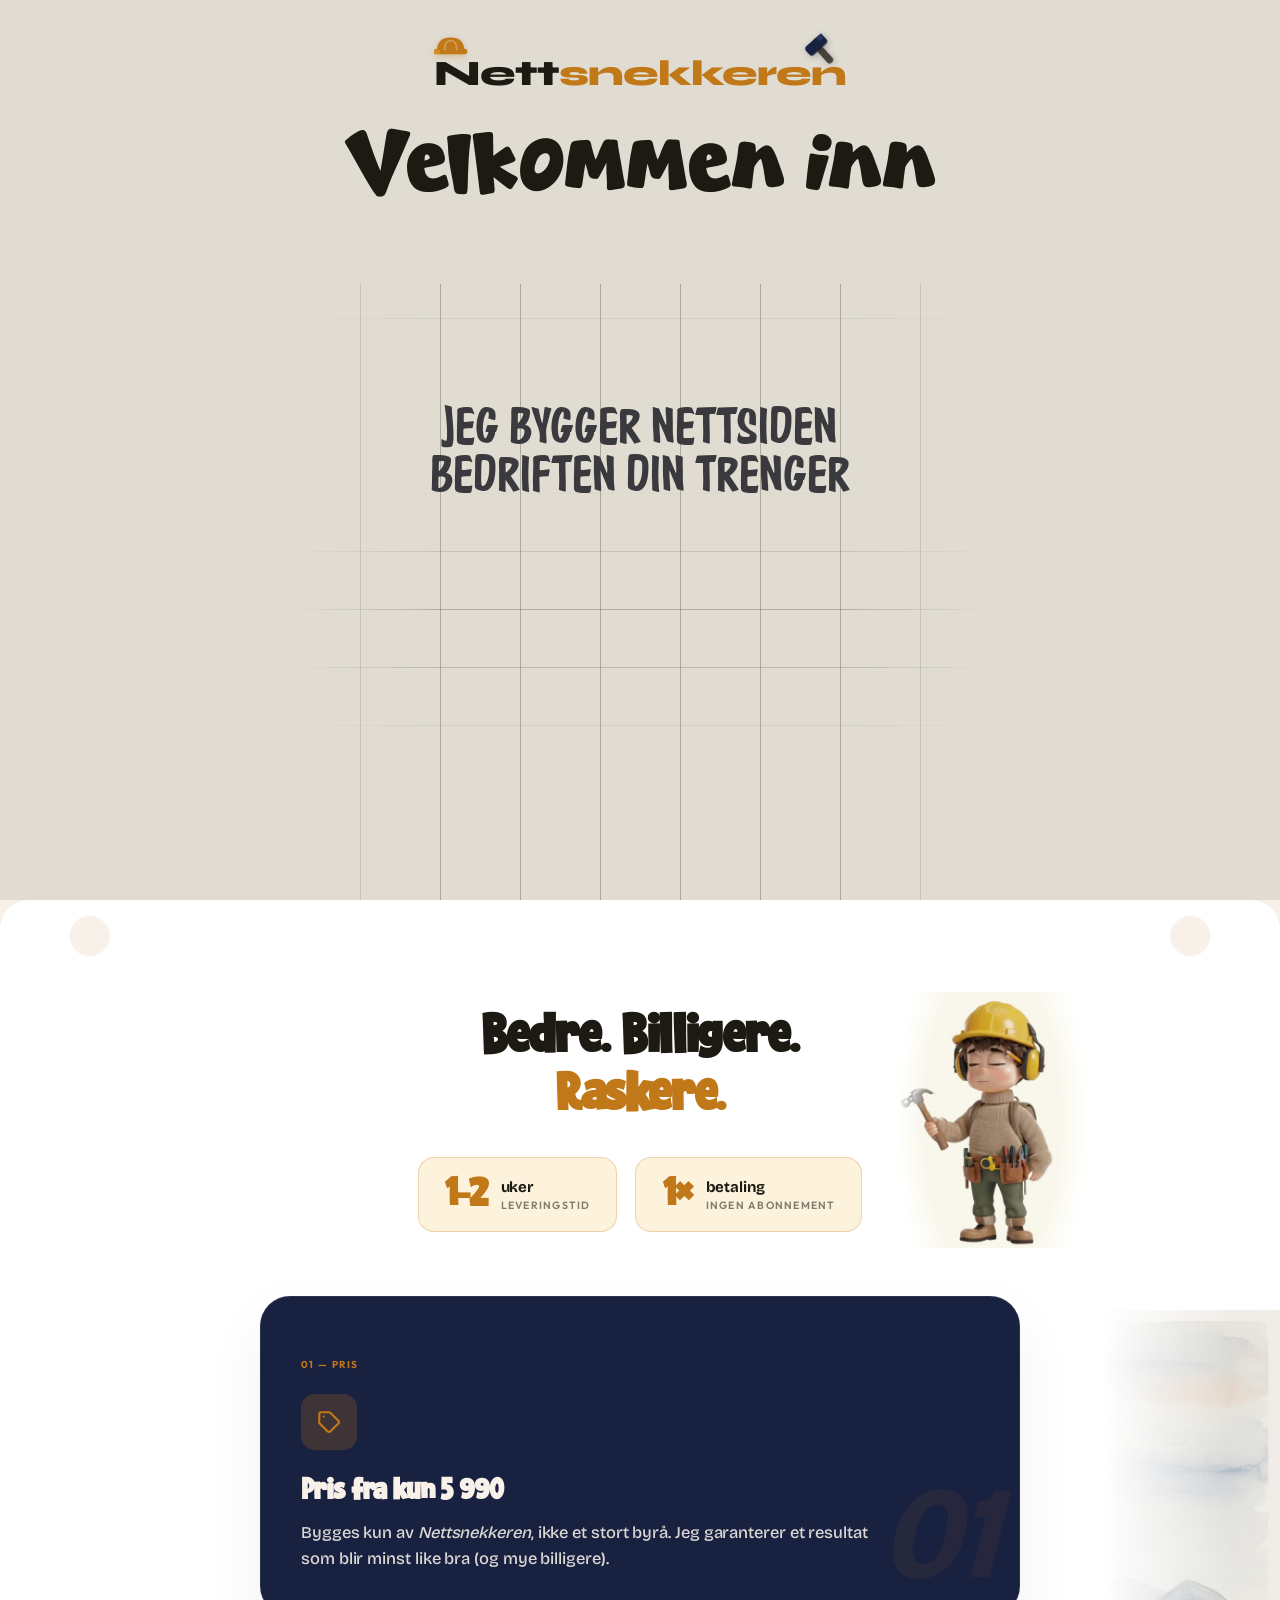
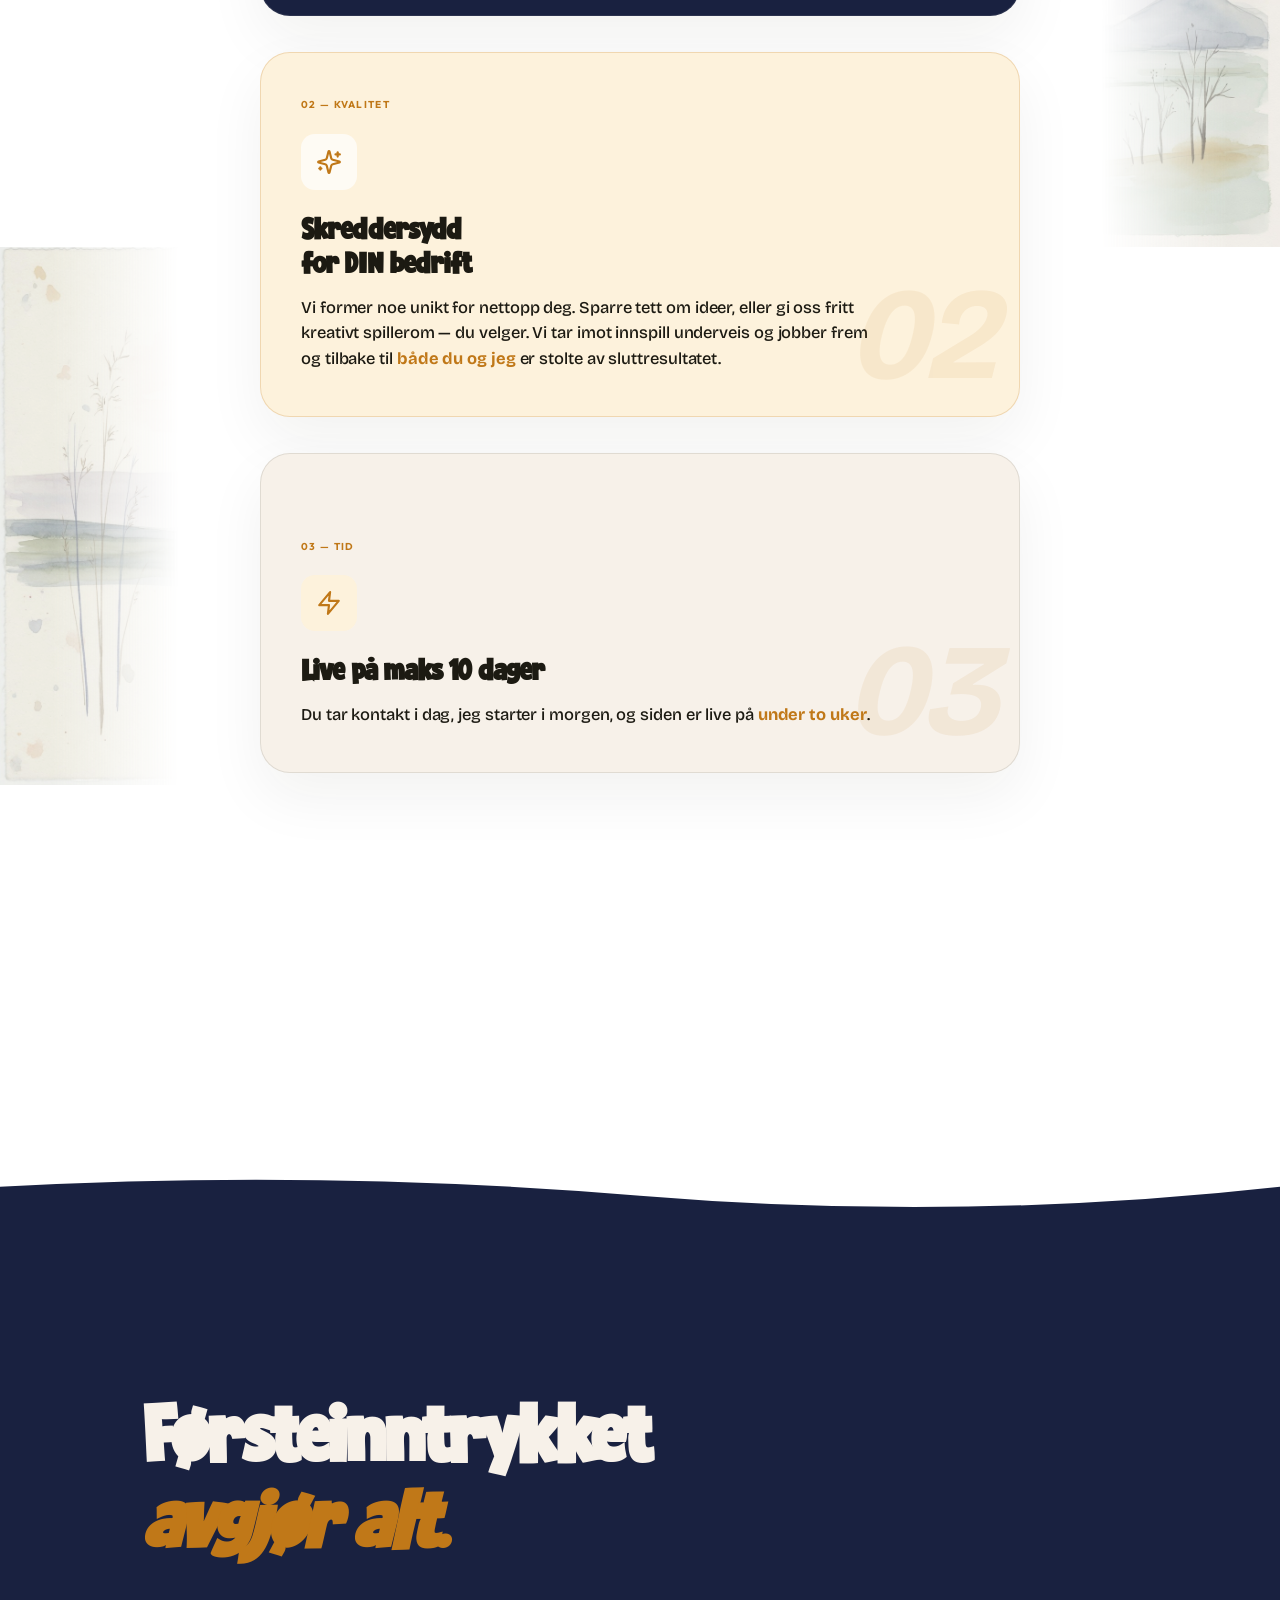
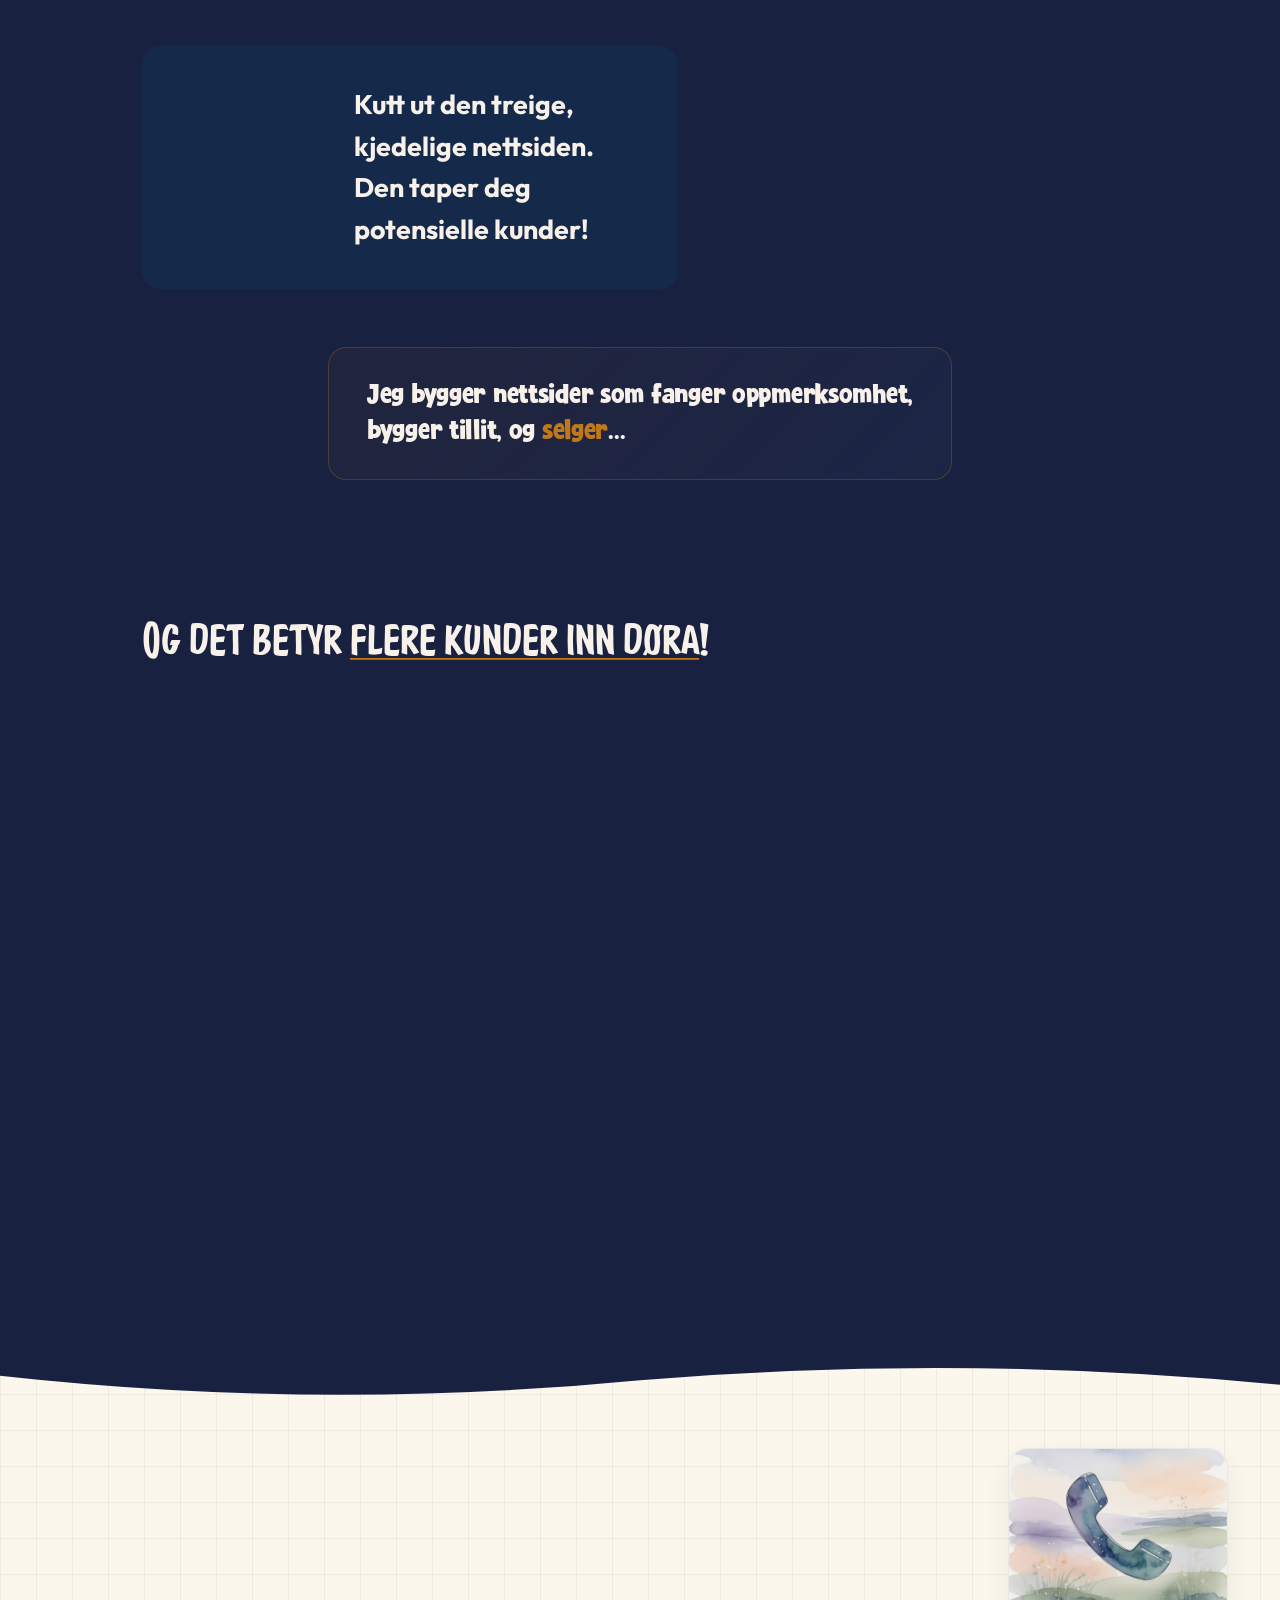
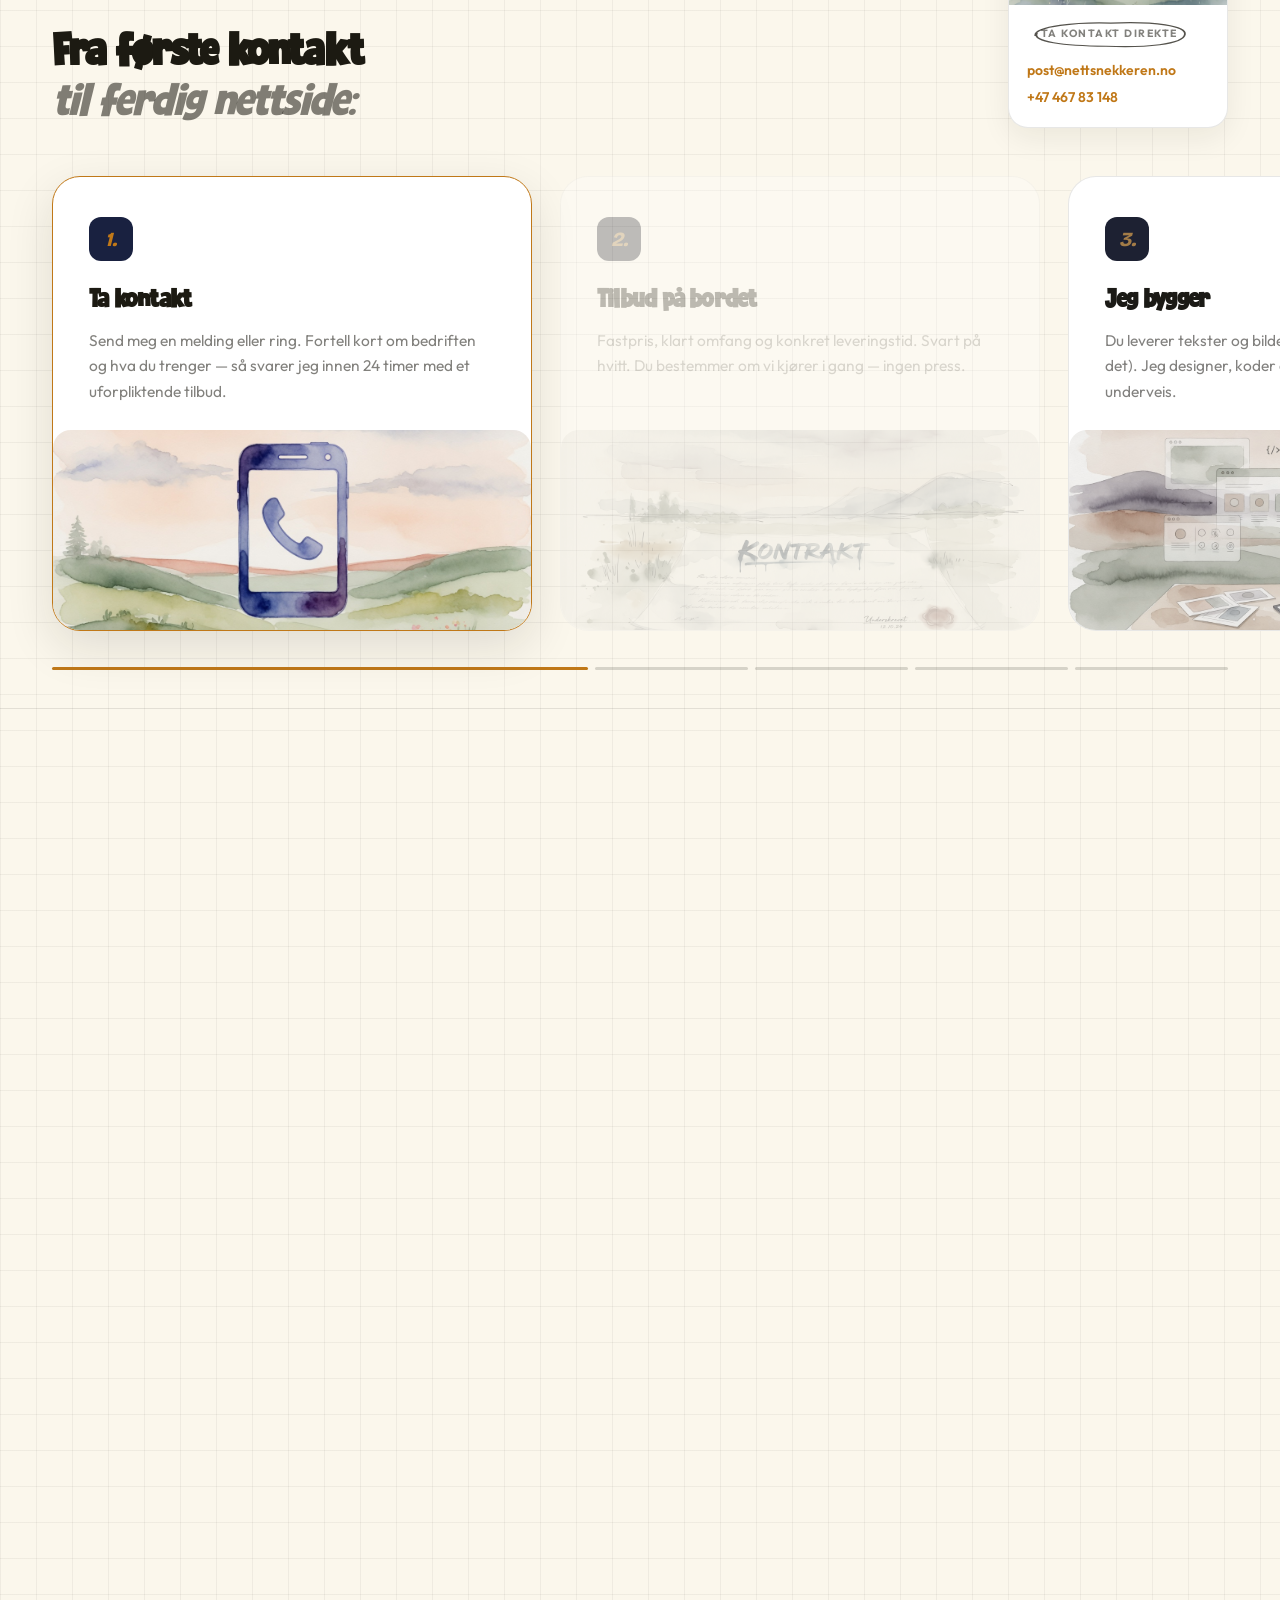
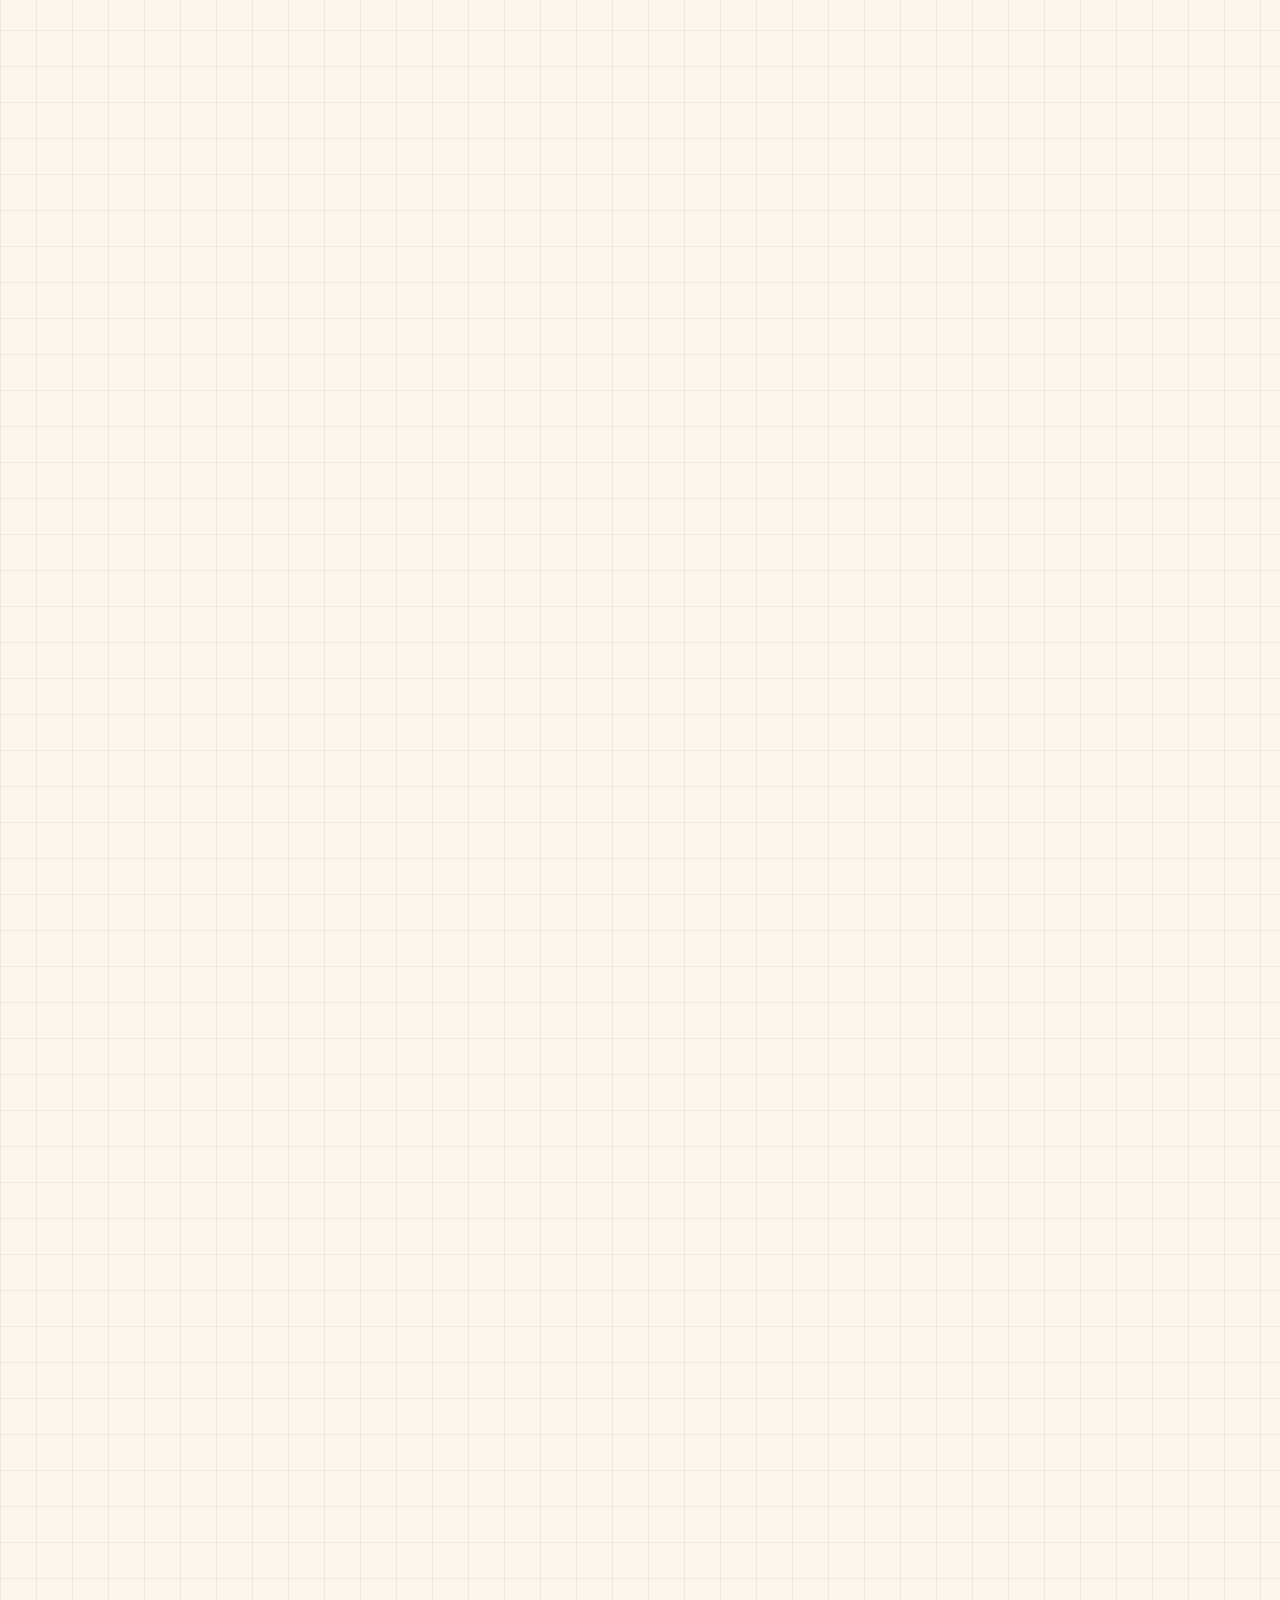
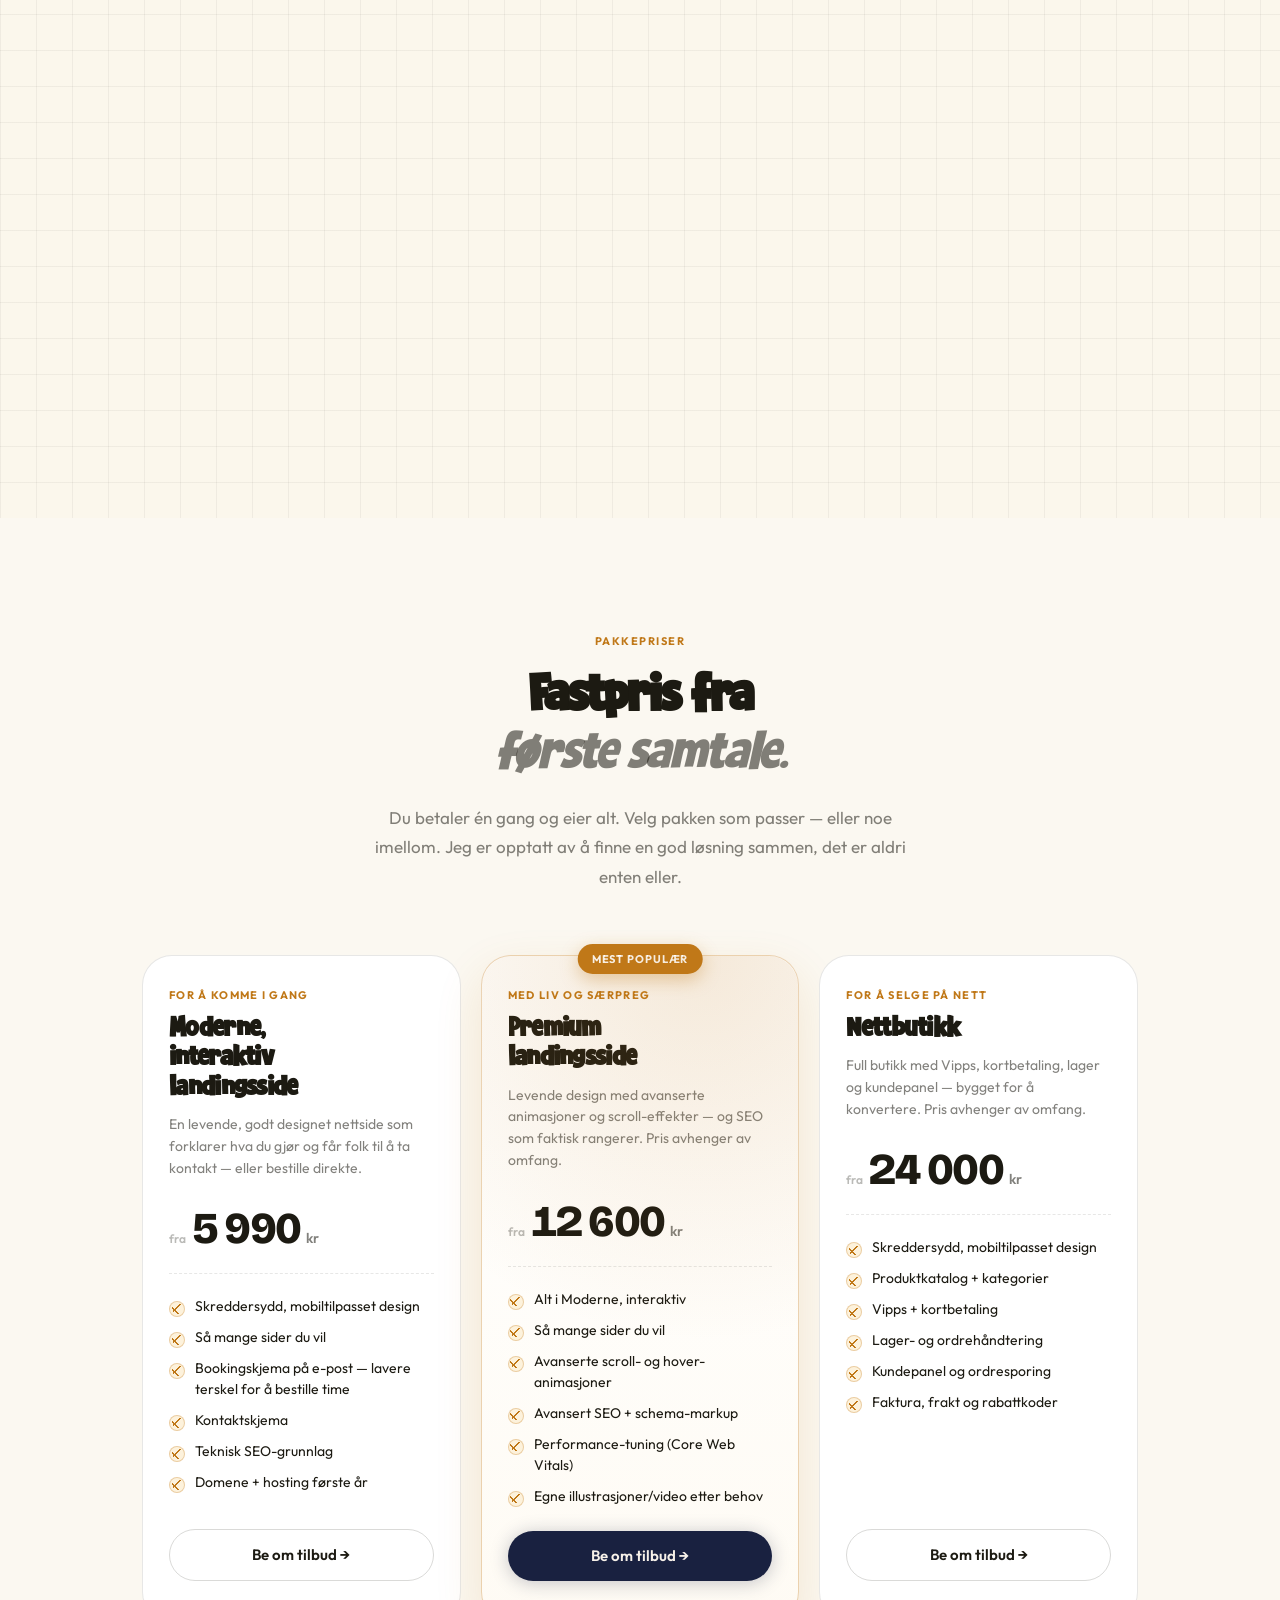
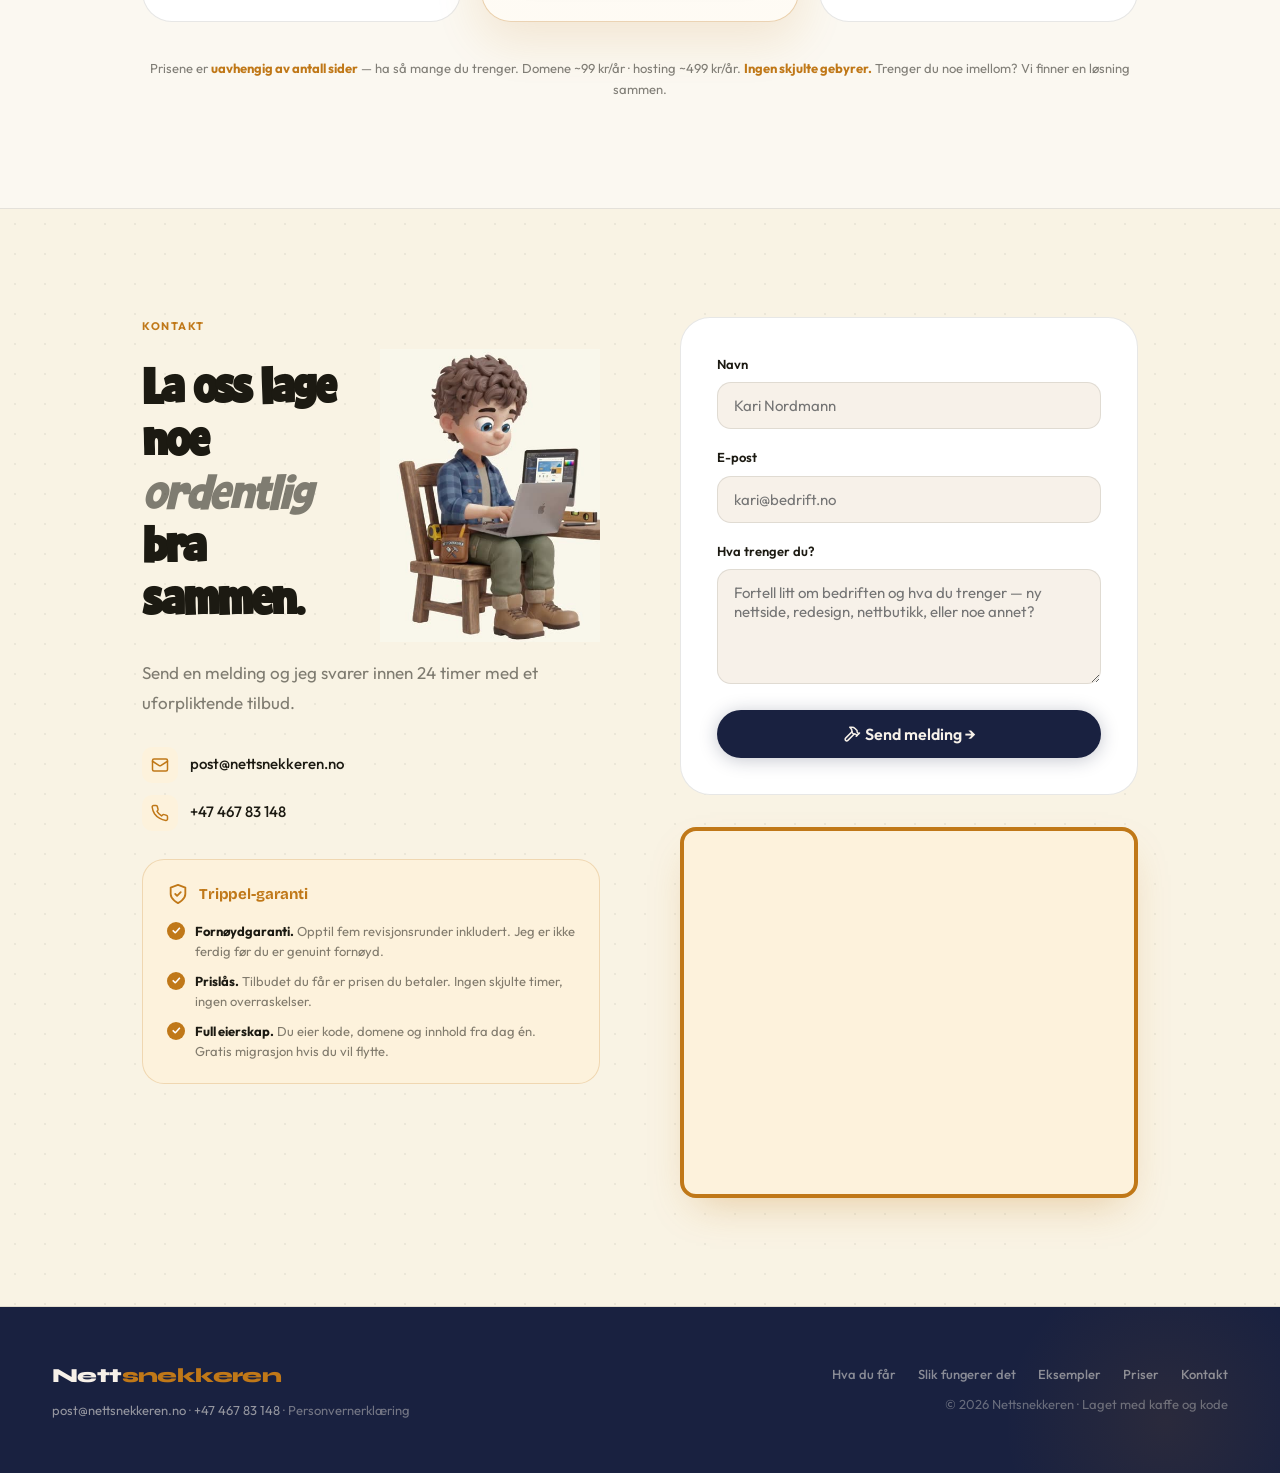
==== commit 85cfe9e2: "Mobiloptimalisering: konsolidert overrides-blokk for ≤768px og ≤480px på alle sider. Forsiden får re" ====
--- a/index.html
+++ b/index.html
@@ -2358,6 +2358,161 @@
   @media (max-width: 640px) {
     .svc-grid { grid-template-columns: 1fr; }
     .hero { padding: 52px 0 44px; min-height: auto; }
+  }
+
+  /* ─────────────────────────────────────
+     MOBILE OPTIMIZATION (≤768 / ≤480)
+     Konsolidert overrides: holder layout og animasjoner
+     håndterbare på telefon. Alt her er sist i kaskaden
+     så det vinner over tidligere regler.
+  ───────────────────────────────────── */
+  @media (max-width: 768px) {
+    /* Stop horizontal overflow uansett hva som måtte stikke ut */
+    html, body { overflow-x: hidden; }
+    main, section { max-width: 100vw; overflow-x: clip; }
+
+    /* Container-padding strammet inn */
+    .container, .container-sm { padding: 0 18px; }
+
+    /* WELCOME / HERO — la fungere som vanlig vertical scroll, ikke sticky-låst */
+    .welcome { height: auto; min-height: 100svh; position: relative; padding: 84px 0 32px; }
+    .welcome-inner { padding: 0 16px; min-height: calc(100svh - 84px); }
+    .welcome-text { margin-top: clamp(12px, 2vh, 24px); }
+    .welcome-line-1 { font-size: clamp(40px, 11vw, 64px) !important; }
+    .welcome-mid { width: 92vw; max-width: 92vw; }
+    .welcome-mid-line { font-size: clamp(16px, 4.6vw, 22px); }
+    .welcome-cta { font-size: clamp(18px, 5vw, 24px); bottom: clamp(20px, 4vh, 32px); }
+    .welcome-avatars { padding: 0; gap: 4%; }
+    .welcome-avatar { height: clamp(160px, 32vh, 280px); max-width: 46%; }
+
+    /* SERVICES — disable winch/mask som ikke gir mening i smal viewport */
+    .services {
+      padding: 64px 0 96px;
+      -webkit-mask-image: none; mask-image: none;
+    }
+    .winch-rig, .winch-hook, .services-deco { display: none !important; }
+    .services-hammer-wrap { display: none; }
+    .sec-header h2 { font-size: clamp(28px, 7.4vw, 40px); }
+    .sec-header p { font-size: 15px; padding: 0 4px; }
+    .svc-grid { padding-bottom: 48px; gap: 20px; }
+    .svc-card {
+      position: relative !important;     /* drep sticky-stack — alle synlige */
+      top: auto !important;
+      min-height: auto;
+      padding: 30px 22px;
+      margin-bottom: 0;
+    }
+    .svc-card::before { font-size: 80px; right: 14px; bottom: 8px; }
+
+    /* PAUSE — wraps to single column og skalerer videoer */
+    .pause { padding: 64px 0; }
+    .pause-h { font-size: clamp(34px, 9vw, 52px); margin-bottom: 32px; }
+    .pause-p, .pause-lede { font-size: 16px; max-width: 100%; }
+    .pause-sw { font-size: clamp(18px, 5vw, 24px); }
+    .pause-sw-box { padding: 18px 20px; border-radius: 14px; }
+    .pause-sw-line { white-space: normal; }   /* la den bryte naturlig */
+    .pause-punch {
+      white-space: normal !important;
+      font-size: clamp(20px, 6vw, 28px) !important;
+      margin-top: 40px !important;
+    }
+    .pause-aside { font-size: 19px; line-height: 1.45; max-width: 100%; }
+    .pause-video-wrap, .pause-door-wrap {
+      max-width: min(75vw, 260px);
+      margin-left: auto; margin-right: auto;
+    }
+    .saw-video-wrap { width: clamp(110px, 28vw, 150px); }
+    .lede-row { flex-direction: column; align-items: flex-start; gap: 16px; }
+
+    /* PROCESS — kort må passe på skjermen, ikke 480px hardkodet */
+    .process-outer { height: auto !important; }
+    .process-sticky { position: relative; height: auto; padding: 64px 0; }
+    .process-head { padding: 0 18px; flex-direction: column; align-items: flex-start; gap: 12px; margin-bottom: 28px; }
+    .process-head h2 { font-size: clamp(28px, 7.4vw, 40px); }
+    .process-head-note { max-width: 100%; }
+    .process-track-wrap {
+      padding: 0 18px;
+      overflow-x: auto;
+      scroll-snap-type: x mandatory;
+      -webkit-overflow-scrolling: touch;
+      scrollbar-width: none;
+    }
+    .process-track-wrap::-webkit-scrollbar { display: none; }
+    .process-track { transform: none !important; gap: 16px; }
+    .process-card {
+      min-width: 86vw !important;
+      max-width: 86vw !important;
+      opacity: 1 !important;
+      filter: none !important;
+      scroll-snap-align: center;
+      padding: 28px 24px 0;
+    }
+    .proc-text h3 { font-size: 22px; }
+    .proc-text p { font-size: 15px; }
+    .proc-illus { height: 168px; margin: 0 -24px; }
+    .proc-progress { display: none; }
+
+    /* PRICES — én kolonne, lavere padding */
+    .prices { padding: 64px 0; }
+    .prices-head { margin-bottom: 36px; }
+    .prices-head h2 { font-size: clamp(28px, 7.4vw, 40px); }
+    .prices-lead { font-size: 15px; }
+    .tier-grid-3 { grid-template-columns: 1fr !important; gap: 18px; }
+    .tier-card { padding: 26px 22px; }
+
+    /* CONTACT */
+    .contact { padding: 64px 0; }
+    .contact-headline-row h2 { font-size: clamp(28px, 7.4vw, 40px); }
+    .contact-form { padding: 24px 20px; border-radius: 18px; }
+    .form-row input, .form-row textarea { font-size: 16px; padding: 12px 14px; }  /* 16px hindrer iOS zoom-on-focus */
+    .form-submit { width: 100%; justify-content: center; padding: 14px 20px; }
+
+    /* NAV / hamburger touch target */
+    nav { padding: 12px 18px; }
+    .nav-hamburger { width: 44px; height: 44px; }
+
+    /* BACK TO TOP — flytt inn fra hjørnet på små skjermer */
+    .back-to-top { bottom: 18px; right: 18px; width: 44px; height: 44px; }
+
+    /* FAQ — strammere */
+    .faq { padding: 64px 0; }
+    .faq-q { font-size: 16px; padding: 18px 0; }
+    .faq-a p { font-size: 14.5px; }
+
+    /* HERO (intro section) */
+    .hero-inner { grid-template-columns: 1fr; gap: 28px; }
+    .hero-h1 { font-size: clamp(34px, 9vw, 52px); }
+    .hero-sub { font-size: 16px; max-width: 100%; }
+
+    /* Disable scroll-revealed translateY på mobil — føles tregt */
+    .r, .r-left, .r-right, .r-scale, .r-blur, .r-pop {
+      transform: none !important;
+      transition-duration: .45s !important;
+    }
+  }
+
+  @media (max-width: 480px) {
+    /* Tightere padding på de aller minste */
+    .container, .container-sm { padding: 0 14px; }
+    .welcome-line-1 { font-size: clamp(34px, 11vw, 48px) !important; }
+    .welcome-mid-line { font-size: 15px; }
+    .welcome-avatar { height: clamp(140px, 28vh, 220px); max-width: 44%; }
+    .welcome-cta { font-size: 18px; }
+    .pause-h { font-size: clamp(30px, 9vw, 42px); }
+    .pause-aside { font-size: 17px; }
+    .process-card { min-width: 88vw !important; max-width: 88vw !important; padding: 24px 20px 0; }
+    .proc-illus { height: 148px; margin: 0 -20px; }
+    .tier-card { padding: 22px 18px; }
+    .back-to-top { bottom: 14px; right: 14px; }
+  }
+
+  /* Tap-only: skru av hover-transformer på touch — hindrer "stuck"-states etter tap */
+  @media (hover: none) {
+    .btn:hover, .svc-card:hover, .tier-card:hover, .phone-card:hover,
+    .process-card:hover, .intro-pill:hover, .back-to-top:hover {
+      transform: none;
+    }
+    .svc-card:hover .card-shine { opacity: 0; }
   }
   </style>
 </head>
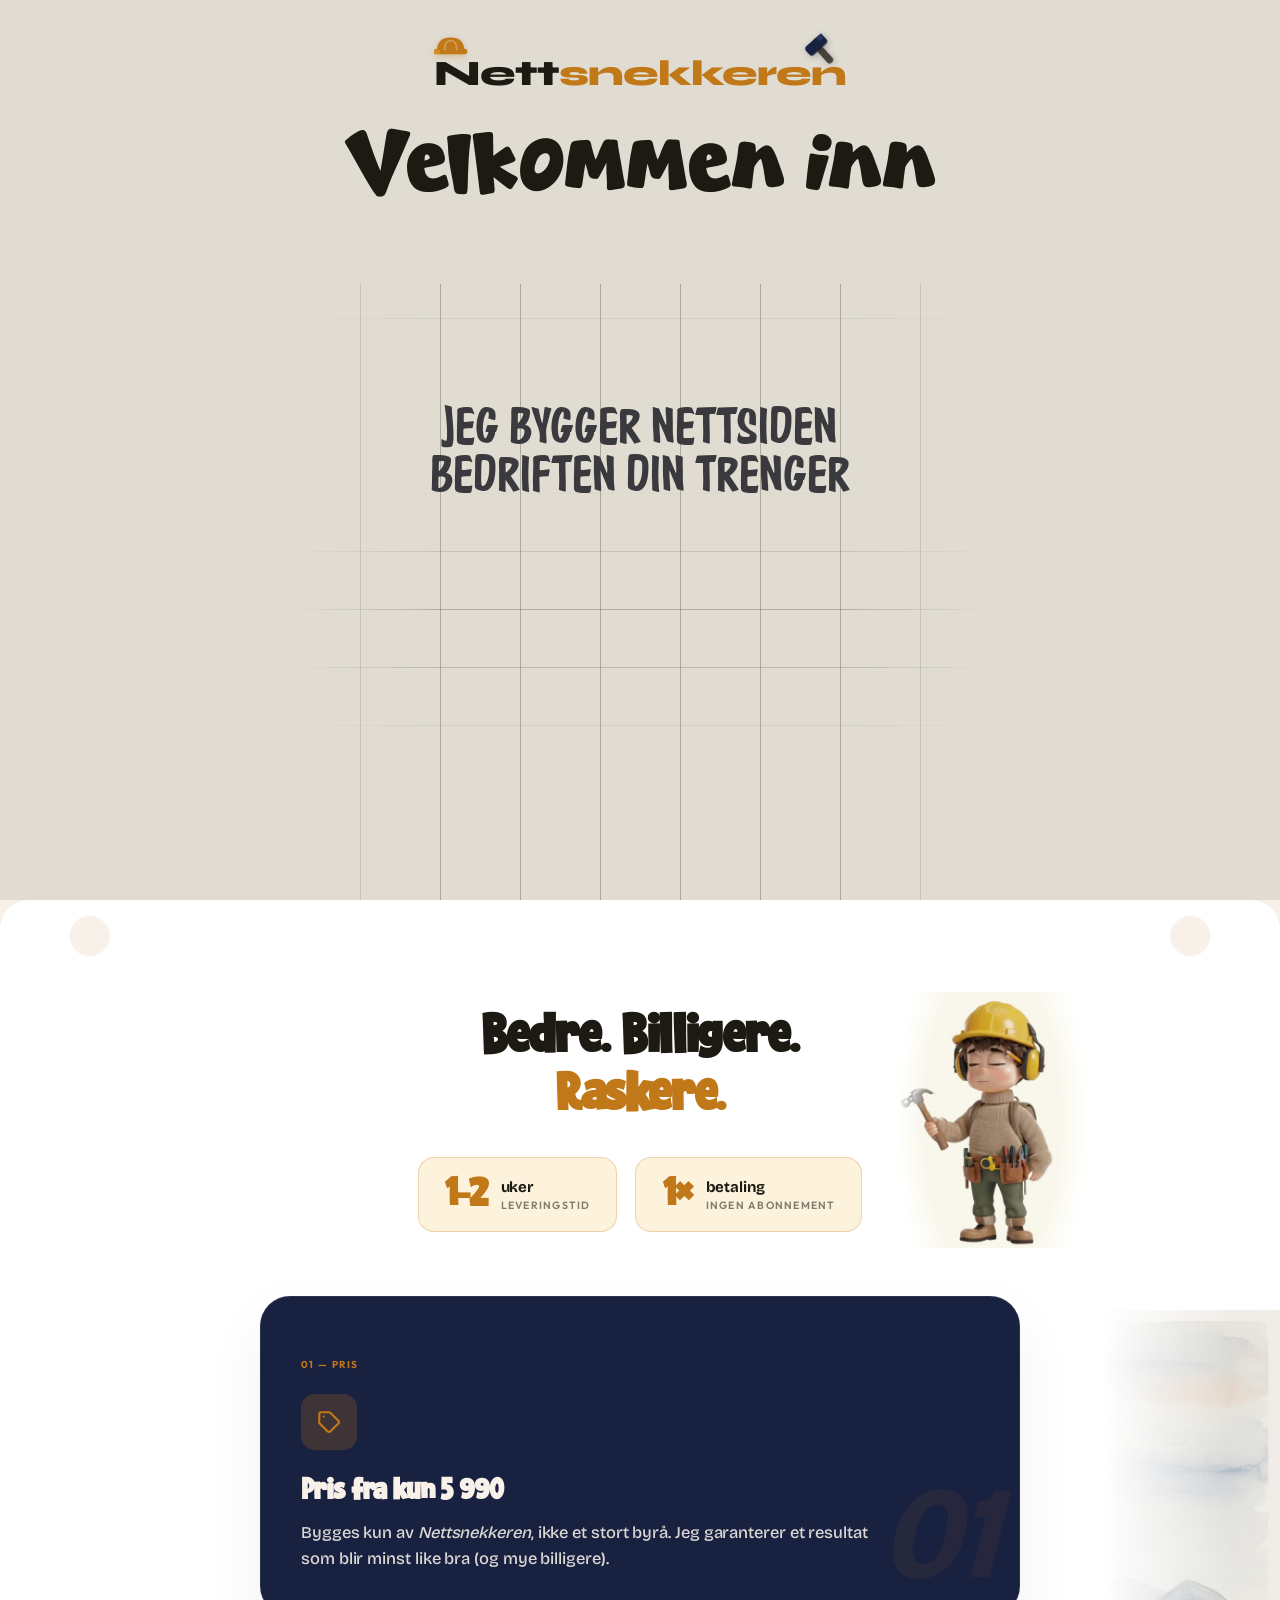
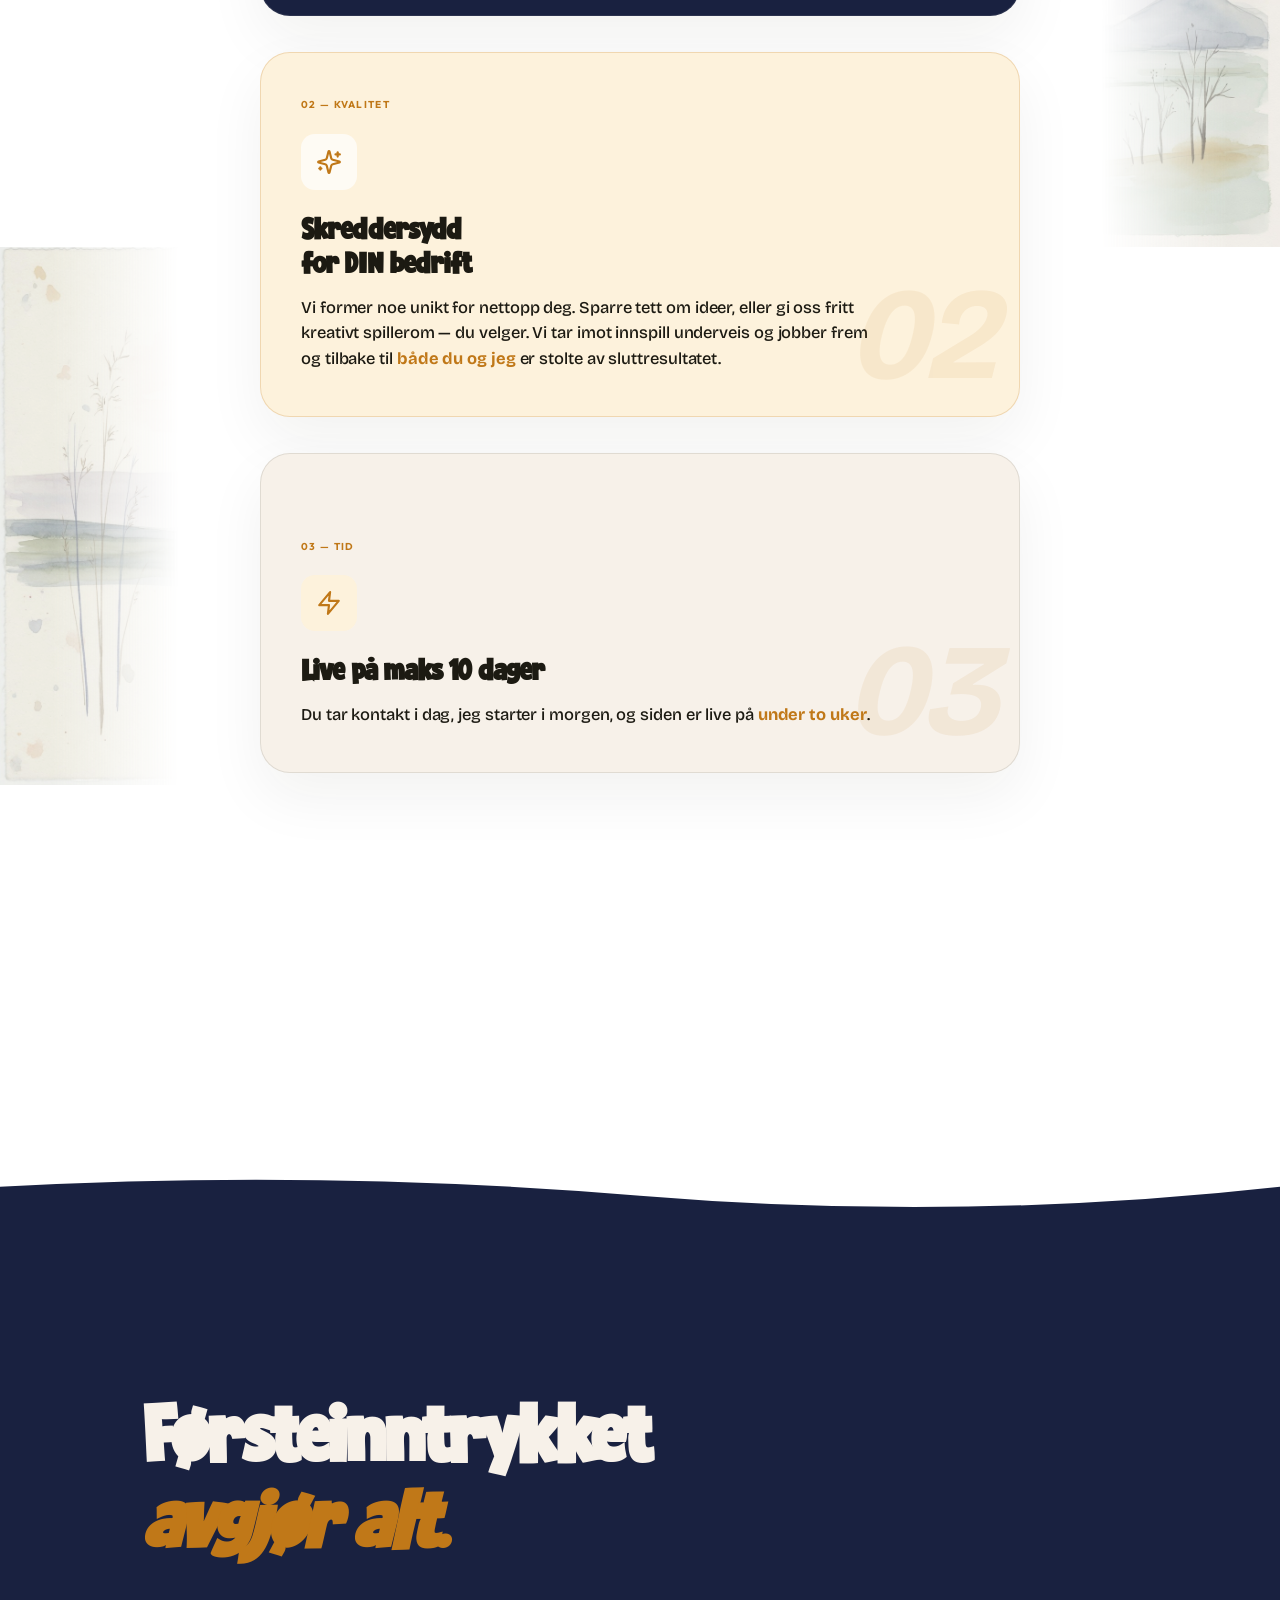
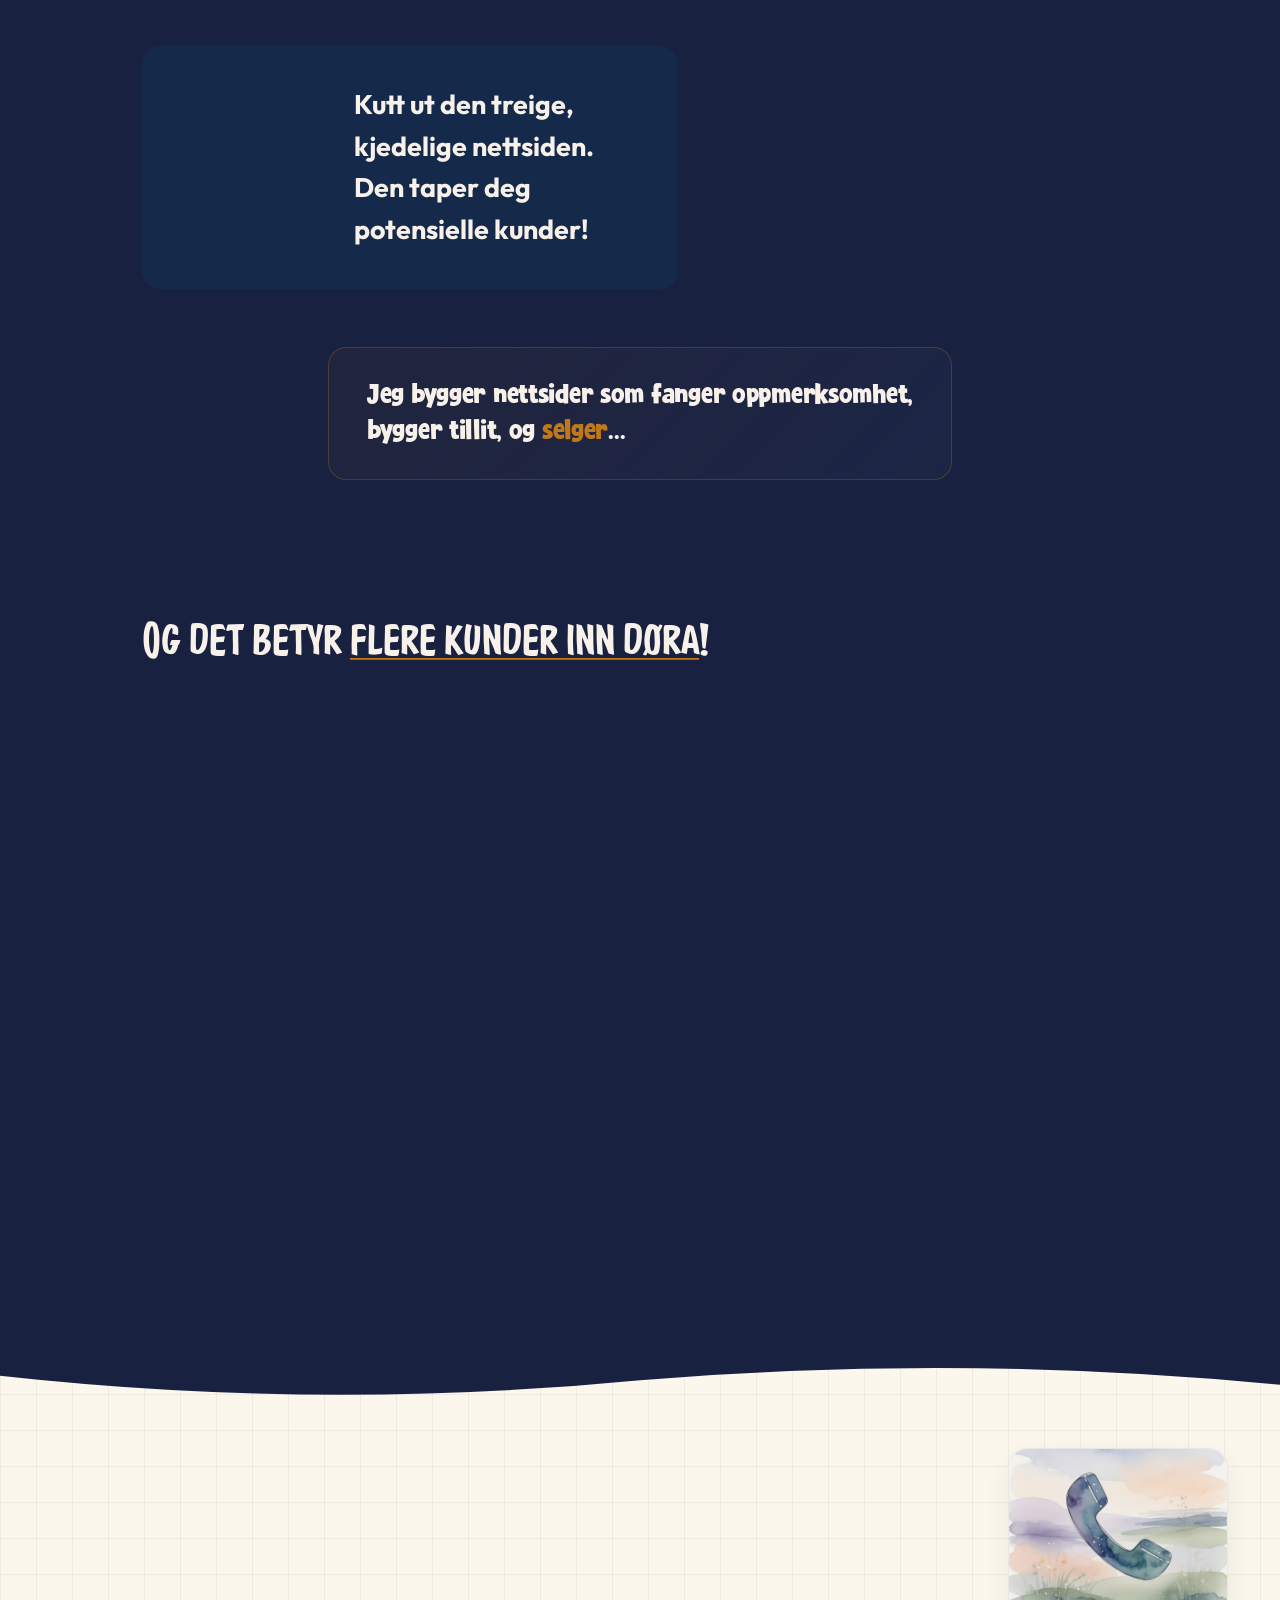
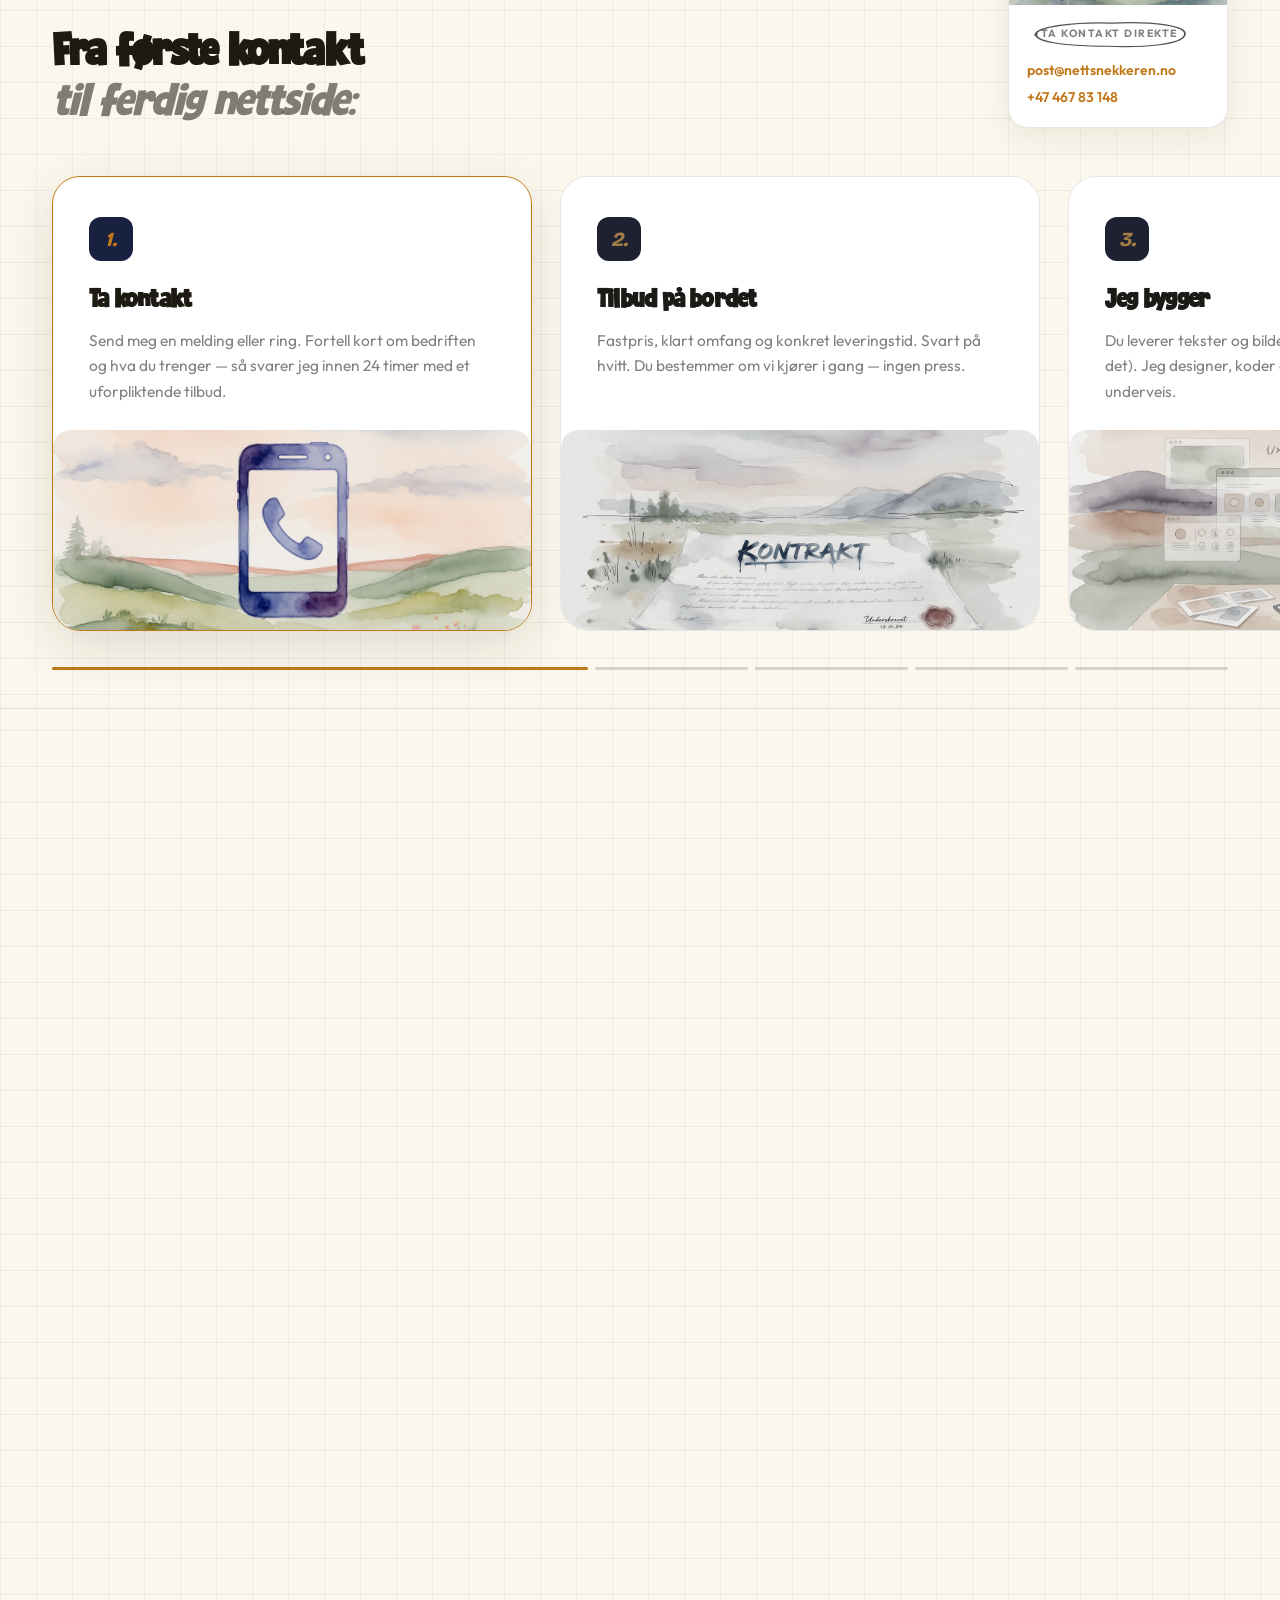
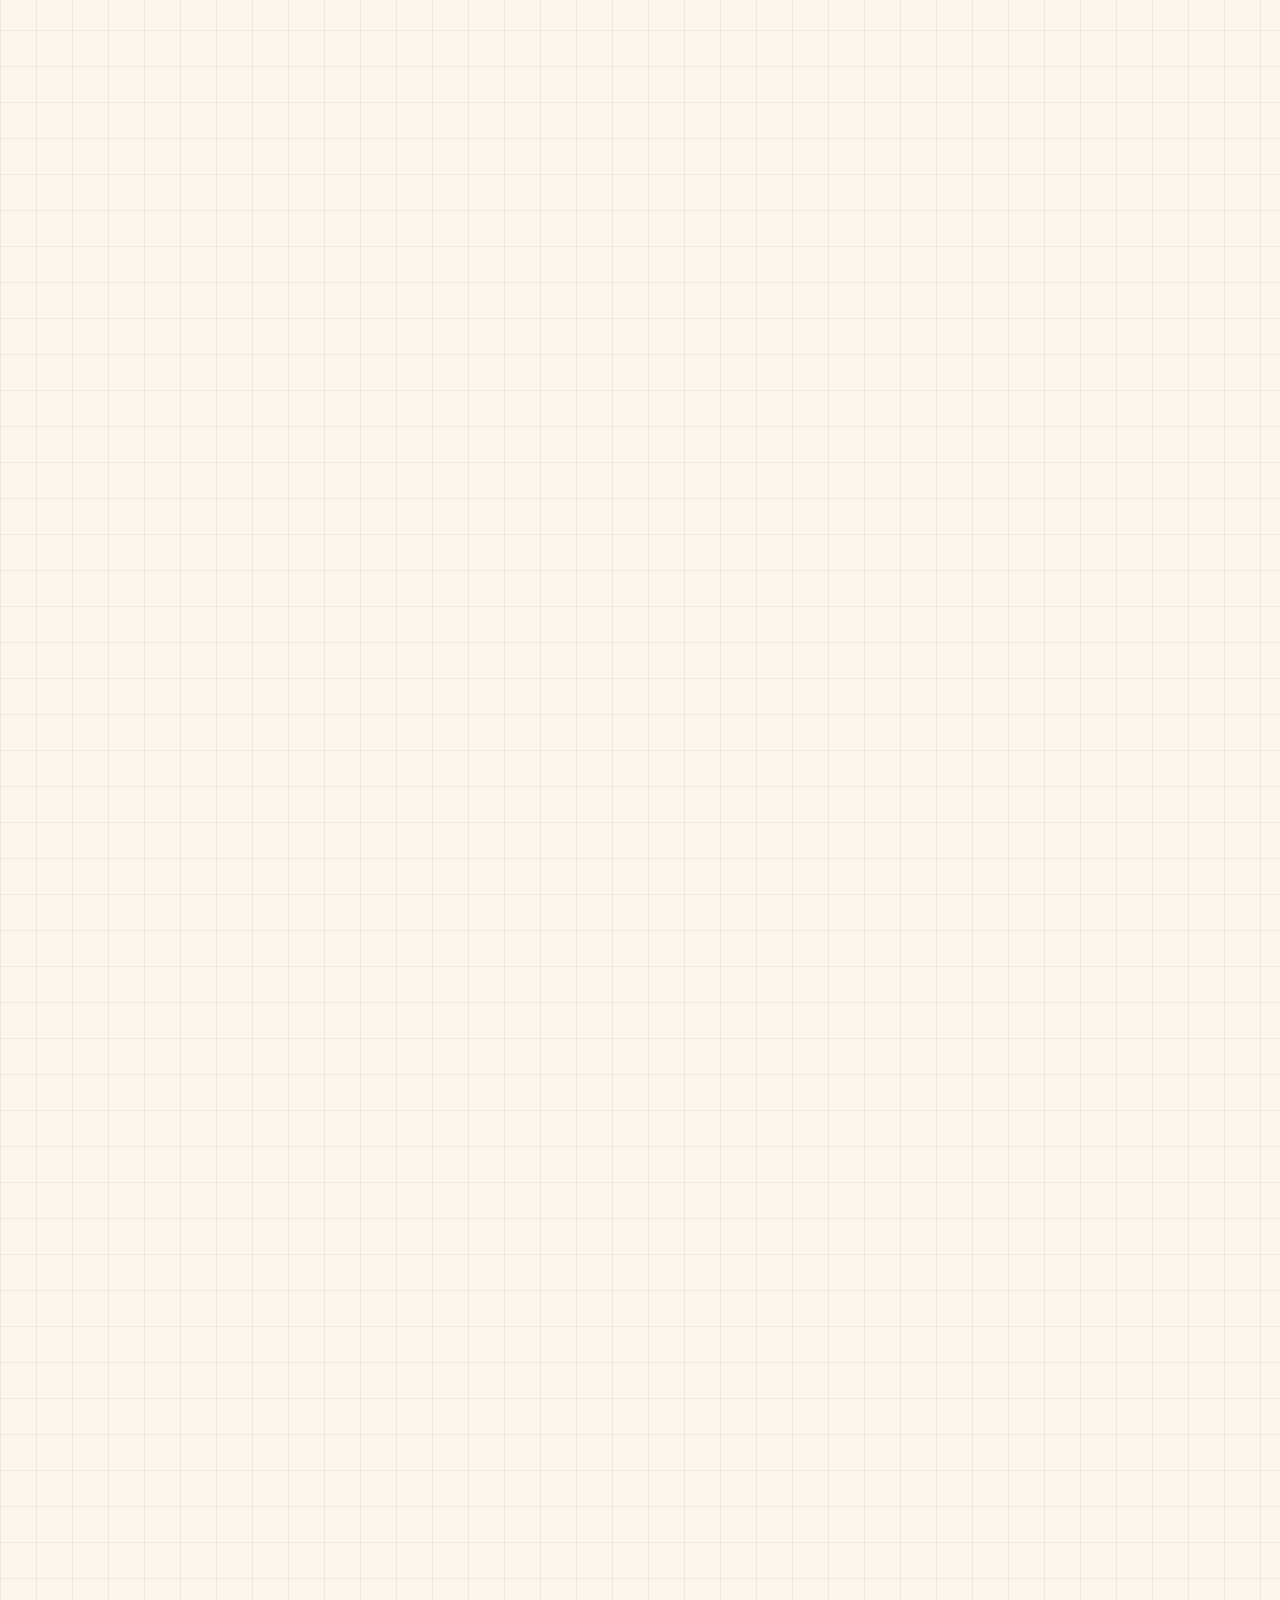
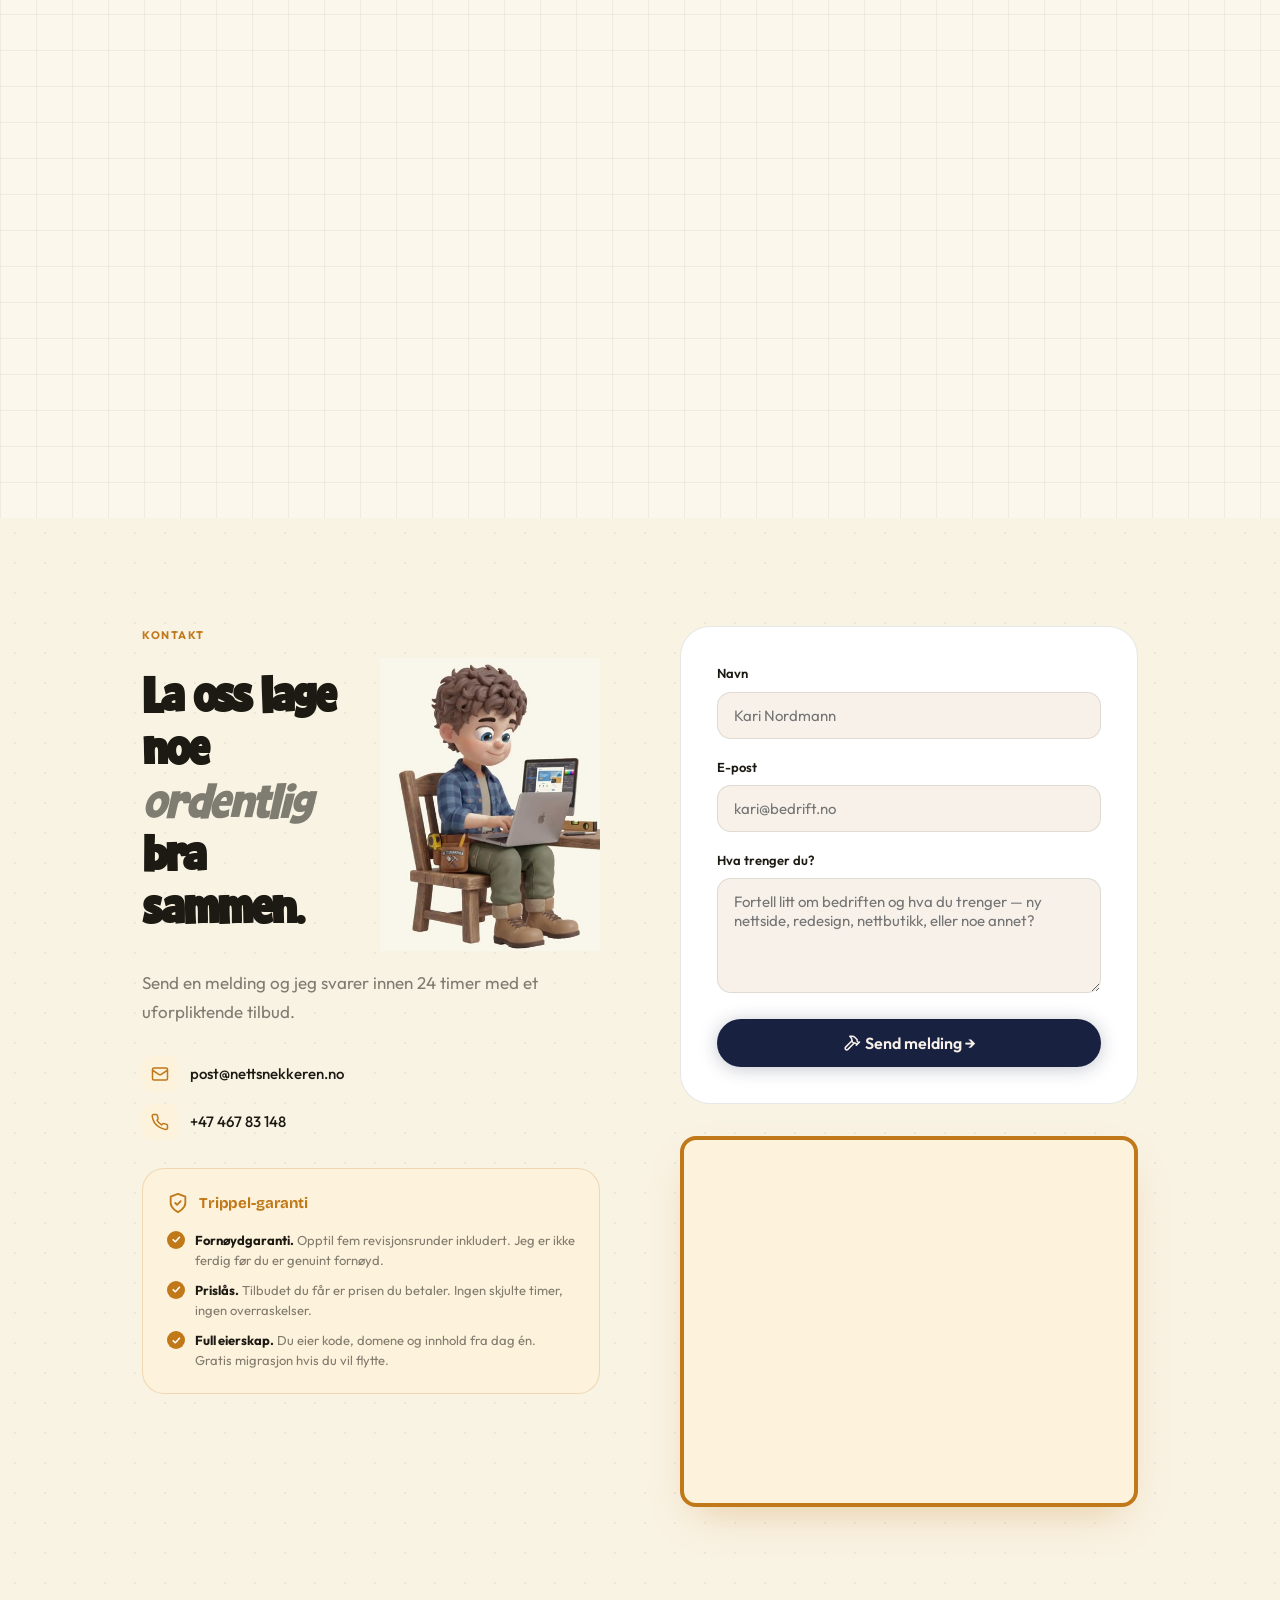
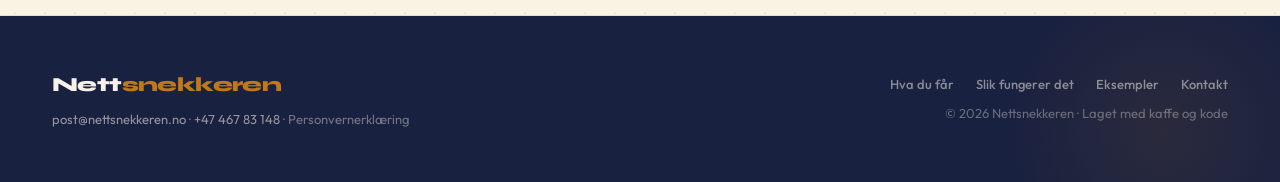
==== commit c9c806a8: "Fjern hele pris-seksjonen + tilhørende CSS og nav-lenker Co-Authored-By: Claude Opus 4.7 (1M context" ====
--- a/index.html
+++ b/index.html
@@ -1602,209 +1602,6 @@
   }
   .faq-item.open .faq-a { max-height: 400px; }
   .faq-a p { font-size: 15px; color: var(--ink-55); line-height: 1.75; padding-bottom: 22px; }
-
-  /* ─────────────────────────────────────
-     PRICES
-  ───────────────────────────────────── */
-  .prices {
-    padding: 108px 0; background: #fff;
-    border-bottom: 1px solid var(--border);
-    position: relative; overflow: hidden;
-  }
-  .prices-head {
-    text-align: center; max-width: 680px; margin: 0 auto 64px;
-  }
-  .prices-head .label { display: inline-block; margin-bottom: 18px; }
-  .prices-head h2 {
-    font-family: 'Super Wonder', sans-serif;
-    font-size: clamp(34px,4.2vw,54px); font-weight: 700;
-    letter-spacing: -.04em; line-height: 1.05; margin-bottom: 22px;
-  }
-  .prices-head h2 em { font-style: italic; font-weight: 300; color: var(--ink-55); }
-  .prices-lead { font-size: 17px; color: var(--ink-55); line-height: 1.72; max-width: 540px; margin: 0 auto; }
-
-  .tier-grid {
-    display: grid;
-    grid-template-columns: repeat(4, 1fr);
-    gap: 20px;
-    align-items: stretch;
-  }
-  .tier-grid-3 { grid-template-columns: repeat(3, 1fr); }
-  @media (max-width: 1080px) {
-    .tier-grid   { grid-template-columns: repeat(2, 1fr); gap: 18px; }
-    .tier-grid-3 { grid-template-columns: repeat(2, 1fr); gap: 18px; }
-  }
-  @media (max-width: 600px)  {
-    .tier-grid   { grid-template-columns: 1fr; gap: 16px; }
-    .tier-grid-3 { grid-template-columns: 1fr; gap: 16px; }
-  }
-
-  .tier-card {
-    position: relative;
-    display: flex; flex-direction: column;
-    background: #fff;
-    border: 1.5px solid var(--border);
-    border-radius: var(--r-xl);
-    padding: 30px 26px 28px;
-    transition: border-color .25s ease, box-shadow .35s ease, transform .42s var(--ease-snap);
-  }
-  .tier-card:hover {
-    border-color: var(--honey);
-    box-shadow: 0 24px 60px rgba(28,26,18,.1);
-    transform: translateY(-6px);
-  }
-  .tier-card-feat {
-    background: linear-gradient(180deg, #fff 0%, var(--honey-light) 320%);
-    border-color: rgba(192,120,24,.32);
-    box-shadow: 0 18px 48px rgba(192,120,24,.14);
-  }
-  .tier-card-feat::after {
-    content: ''; position: absolute; inset: 0;
-    border-radius: inherit; pointer-events: none;
-    background: radial-gradient(circle at 70% 0%, rgba(192,120,24,.16), transparent 55%);
-  }
-  .tier-badge {
-    position: absolute; top: -12px; left: 50%; transform: translateX(-50%);
-    background: var(--honey); color: #fff;
-    font-size: 11px; font-weight: 700; letter-spacing: .08em; text-transform: uppercase;
-    padding: 6px 14px; border-radius: 100px;
-    box-shadow: 0 6px 18px rgba(192,120,24,.35);
-    white-space: nowrap;
-  }
-
-  .tier-head { margin-bottom: 22px; }
-  .tier-eyebrow {
-    font-size: 11px; font-weight: 700;
-    letter-spacing: .12em; text-transform: uppercase;
-    color: var(--honey); display: block; margin-bottom: 10px;
-  }
-  .tier-name {
-    font-family: 'Super Wonder', sans-serif;
-    font-size: clamp(22px, 2.4vw, 28px);
-    font-weight: 700; letter-spacing: -.025em;
-    color: var(--ink); line-height: 1.05;
-    margin-bottom: 12px;
-  }
-  .tier-desc {
-    font-size: 14px; color: var(--ink-55); line-height: 1.55;
-  }
-
-  .tier-price {
-    display: flex; align-items: baseline; gap: 6px;
-    font-family: 'Bricolage Grotesque', sans-serif;
-    margin: 6px 0 22px;
-    padding-bottom: 22px;
-    border-bottom: 1.5px dashed var(--border);
-  }
-  .tier-price-from {
-    font-family: 'Outfit', sans-serif;
-    font-size: 12px; font-weight: 600; color: var(--ink-30);
-    text-transform: lowercase;
-  }
-  .tier-price-num {
-    font-size: clamp(34px, 3.5vw, 44px);
-    font-weight: 800; letter-spacing: -.04em;
-    color: var(--ink); line-height: 1;
-    font-variant-numeric: tabular-nums;
-  }
-  .tier-price-suffix {
-    font-family: 'Outfit', sans-serif;
-    font-size: 14px; font-weight: 600; color: var(--ink-55);
-  }
-
-  .tier-features {
-    list-style: none; padding: 0; margin: 0 0 24px;
-    display: flex; flex-direction: column; gap: 10px;
-    flex: 1;
-  }
-  .tier-features li {
-    position: relative;
-    padding-left: 26px;
-    font-size: 14px; color: var(--ink); line-height: 1.5;
-  }
-  .tier-features li::before {
-    content: ''; position: absolute; left: 0; top: 5px;
-    width: 16px; height: 16px; border-radius: 50%;
-    background: var(--honey-light);
-    border: 1px solid rgba(192,120,24,.3);
-    background-image:
-      linear-gradient(45deg, transparent 35%, var(--honey) 35%, var(--honey) 45%, transparent 45%),
-      linear-gradient(-45deg, transparent 50%, var(--honey) 50%, var(--honey) 60%, transparent 60%);
-    background-size: 60% 60%, 60% 60%;
-    background-position: 28% 60%, 56% 38%;
-    background-repeat: no-repeat;
-  }
-
-  .tier-cta {
-    display: inline-flex; align-items: center; justify-content: center;
-    width: 100%;
-    margin-bottom: 12px;
-  }
-  .tier-examples-link {
-    text-align: center;
-    font-size: 13px; font-weight: 600;
-    color: var(--ink-55); text-decoration: none;
-    transition: color .2s ease;
-    display: block; padding: 4px 0;
-  }
-  .tier-examples-link:hover { color: var(--honey); }
-
-  .tier-foot {
-    margin-top: 36px;
-    text-align: center;
-    font-size: 13px; color: var(--ink-55);
-    line-height: 1.6;
-  }
-  .tier-foot strong { color: var(--honey); font-weight: 700; }
-
-  /* keep .price-card styles as legacy (unused but harmless if referenced) */
-  .price-card {
-    background: var(--cream); border: 1px solid var(--border);
-    border-radius: var(--r-xl); padding: 34px; position: relative; overflow: hidden;
-  }
-  .price-card::before {
-    content: '★'; position: absolute; bottom: -10px; right: 16px;
-    font-size: 120px; color: var(--honey); opacity: .05; line-height: 1; pointer-events: none;
-  }
-  .price-card h4 { font-size: 11px; font-weight: 700; text-transform: uppercase; letter-spacing: .13em; color: var(--honey); margin-bottom: 18px; }
-  .price-item { display: flex; align-items: center; gap: 12px; font-size: 15px; margin-bottom: 12px; }
-  .price-item:last-child { margin-bottom: 0; }
-  .p-check {
-    width: 22px; height: 22px; border-radius: 50%; flex-shrink: 0;
-    background: var(--honey-light); border: 1px solid rgba(192,120,24,.25);
-    display: flex; align-items: center; justify-content: center;
-    font-size: 10px; font-weight: 800; color: var(--honey);
-  }
-
-  /* Odometer (used for animated tier prices on scroll-in) */
-  .odo {
-    display: inline-flex; align-items: baseline;
-    font-variant-numeric: tabular-nums;
-  }
-  .odo-digit {
-    display: inline-block;
-    height: 1em; line-height: 1;
-    overflow: hidden;
-    width: 1ch; /* with tabular-nums on parent, every digit is exactly 1ch */
-    vertical-align: baseline;
-    text-align: center;
-  }
-  .odo-digit-stack {
-    display: flex; flex-direction: column;
-    transition: transform .42s var(--ease-snap);
-    will-change: transform;
-  }
-  .odo-digit-stack > span {
-    display: block; height: 1em; line-height: 1;
-  }
-  .odo-sep {
-    display: inline-block;
-    width: .28em;
-    text-align: center;
-  }
-  @media (prefers-reduced-motion: reduce) {
-    .odo-digit-stack { transition: none !important; }
-  }
 
   /* ─────────────────────────────────────
      CONTACT
@@ -2563,7 +2360,6 @@
   <div class="nav-links">
     <a href="#tjenester">Hva du får</a>
     <a href="#prosess">Slik fungerer det</a>
-    <a href="#priser">Priser</a>
     <a href="#kontakt">Kontakt</a>
   </div>
   <a href="#kontakt" class="nav-cta">Ta kontakt →</a>
@@ -2577,7 +2373,6 @@
 <div class="mobile-overlay" id="mobileOverlay" aria-hidden="true">
   <a href="#tjenester">Hva du får</a>
   <a href="#prosess">Slik fungerer det</a>
-  <a href="#priser">Priser</a>
   <a href="#kontakt" class="mob-cta">Ta kontakt →</a>
 </div>
 
@@ -2929,93 +2724,6 @@
   </div>
 </section>
 
-
-<!-- ─── PRICES (pakkepriser) ──────────────────── -->
-<section class="prices" id="priser" aria-label="Pakkepriser" data-nav-theme="light">
-  <div class="container">
-    <div class="prices-head r">
-      <span class="label">Pakkepriser</span>
-      <h2>Fastpris fra<br /><em>første samtale.</em></h2>
-      <p class="prices-lead">Du betaler én gang og eier alt. Velg pakken som passer — eller noe imellom. Jeg er opptatt av å finne en god løsning sammen, det er aldri enten eller.</p>
-    </div>
-
-    <div class="tier-grid tier-grid-3">
-
-      <!-- Tier 1: Moderne, interaktiv landingsside -->
-      <article class="tier-card r" data-tier="moderne" data-cat-link="enkel">
-        <div class="tier-head">
-          <span class="tier-eyebrow">For å komme i gang</span>
-          <h3 class="tier-name">Moderne,<br>interaktiv<br>landingsside</h3>
-          <p class="tier-desc">En levende, godt designet nettside som forklarer hva du gjør og får folk til å ta kontakt — eller bestille direkte.</p>
-        </div>
-        <div class="tier-price">
-          <span class="tier-price-from">fra</span>
-          <span class="tier-price-num"><span class="odo" data-odo="5990">5 990</span></span>
-          <span class="tier-price-suffix">kr</span>
-        </div>
-        <ul class="tier-features">
-          <li>Skreddersydd, mobiltilpasset design</li>
-          <li>Så mange sider du vil</li>
-          <li>Bookingskjema på e-post — lavere terskel for å bestille time</li>
-          <li>Kontaktskjema</li>
-          <li>Teknisk SEO-grunnlag</li>
-          <li>Domene + hosting første år</li>
-        </ul>
-        <a href="#kontakt" class="btn btn-outline tier-cta">Be om tilbud →</a>
-      </article>
-
-      <!-- Tier 2: Premium landingsside (most popular) -->
-      <article class="tier-card tier-card-feat r d1" data-tier="premium" data-cat-link="premium">
-        <span class="tier-badge">Mest populær</span>
-        <div class="tier-head">
-          <span class="tier-eyebrow">Med liv og særpreg</span>
-          <h3 class="tier-name">Premium<br>landingsside</h3>
-          <p class="tier-desc">Levende design med avanserte animasjoner og scroll-effekter — og SEO som faktisk rangerer. Pris avhenger av omfang.</p>
-        </div>
-        <div class="tier-price">
-          <span class="tier-price-from">fra</span>
-          <span class="tier-price-num"><span class="odo" data-odo="12600">12 600</span></span>
-          <span class="tier-price-suffix">kr</span>
-        </div>
-        <ul class="tier-features">
-          <li>Alt i Moderne, interaktiv</li>
-          <li>Så mange sider du vil</li>
-          <li>Avanserte scroll- og hover-animasjoner</li>
-          <li>Avansert SEO + schema-markup</li>
-          <li>Performance-tuning (Core Web Vitals)</li>
-          <li>Egne illustrasjoner/video etter behov</li>
-        </ul>
-        <a href="#kontakt" class="btn btn-dark tier-cta">Be om tilbud →</a>
-      </article>
-
-      <!-- Tier 3: Nettbutikk -->
-      <article class="tier-card r d2" data-tier="shop" data-cat-link="shop">
-        <div class="tier-head">
-          <span class="tier-eyebrow">For å selge på nett</span>
-          <h3 class="tier-name">Nettbutikk</h3>
-          <p class="tier-desc">Full butikk med Vipps, kortbetaling, lager og kundepanel — bygget for å konvertere. Pris avhenger av omfang.</p>
-        </div>
-        <div class="tier-price">
-          <span class="tier-price-from">fra</span>
-          <span class="tier-price-num"><span class="odo" data-odo="24000">24 000</span></span>
-          <span class="tier-price-suffix">kr</span>
-        </div>
-        <ul class="tier-features">
-          <li>Skreddersydd, mobiltilpasset design</li>
-          <li>Produktkatalog + kategorier</li>
-          <li>Vipps + kortbetaling</li>
-          <li>Lager- og ordrehåndtering</li>
-          <li>Kundepanel og ordresporing</li>
-          <li>Faktura, frakt og rabattkoder</li>
-        </ul>
-        <a href="#kontakt" class="btn btn-outline tier-cta">Be om tilbud →</a>
-      </article>
-
-    </div>
-
-    <p class="tier-foot r d3">Prisene er <strong>uavhengig av antall sider</strong> — ha så mange du trenger. Domene ~99 kr/år · hosting ~499 kr/år. <strong>Ingen skjulte gebyrer.</strong> Trenger du noe imellom? Vi finner en løsning sammen.</p>
-  </div>
-</section>
 
 <!-- ─── CONTACT ──────────────────────────────── -->
 <section class="contact" id="kontakt" data-nav-theme="light">
@@ -3123,7 +2831,6 @@
       <a href="#tjenester">Hva du får</a>
       <a href="#prosess">Slik fungerer det</a>
       <a href="#eksempler">Eksempler</a>
-      <a href="#priser">Priser</a>
       <a href="#kontakt">Kontakt</a>
     </div>
     <p>© 2026 Nettsnekkeren · Laget med kaffe og kode</p>
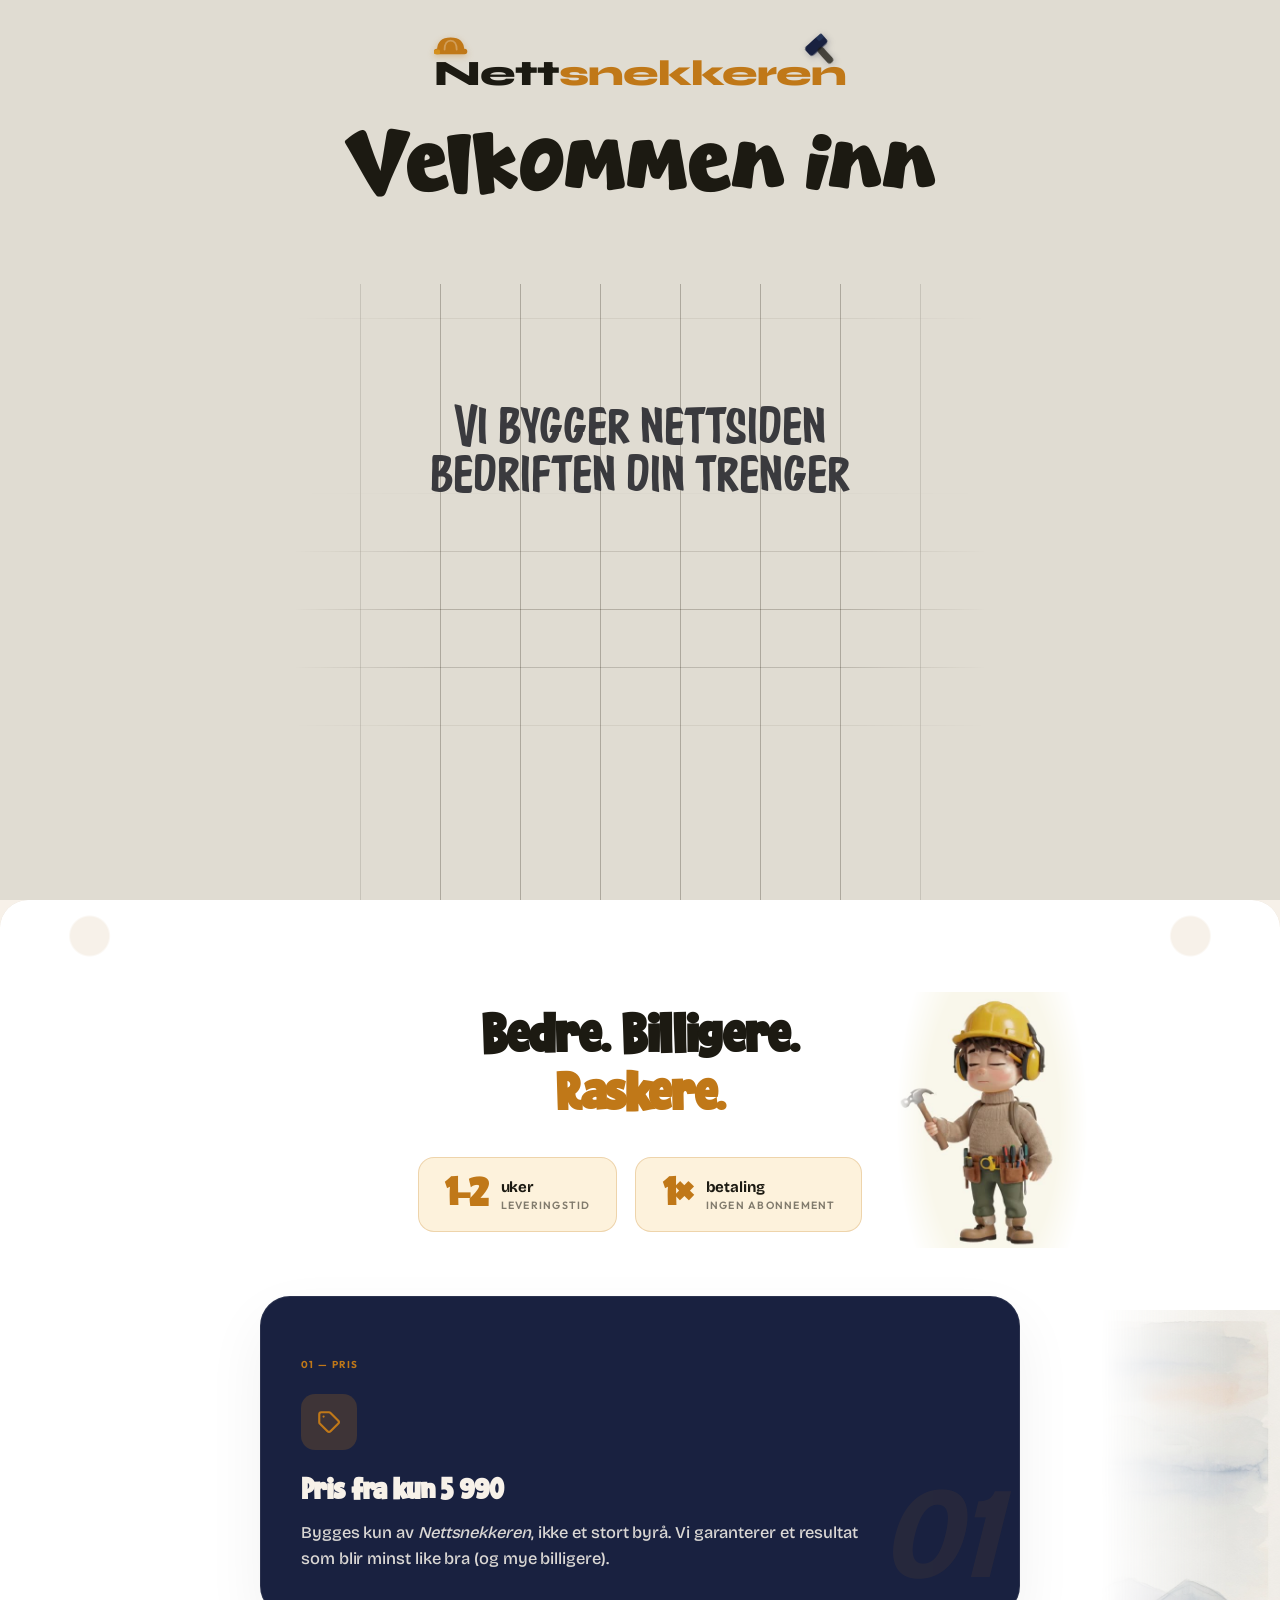
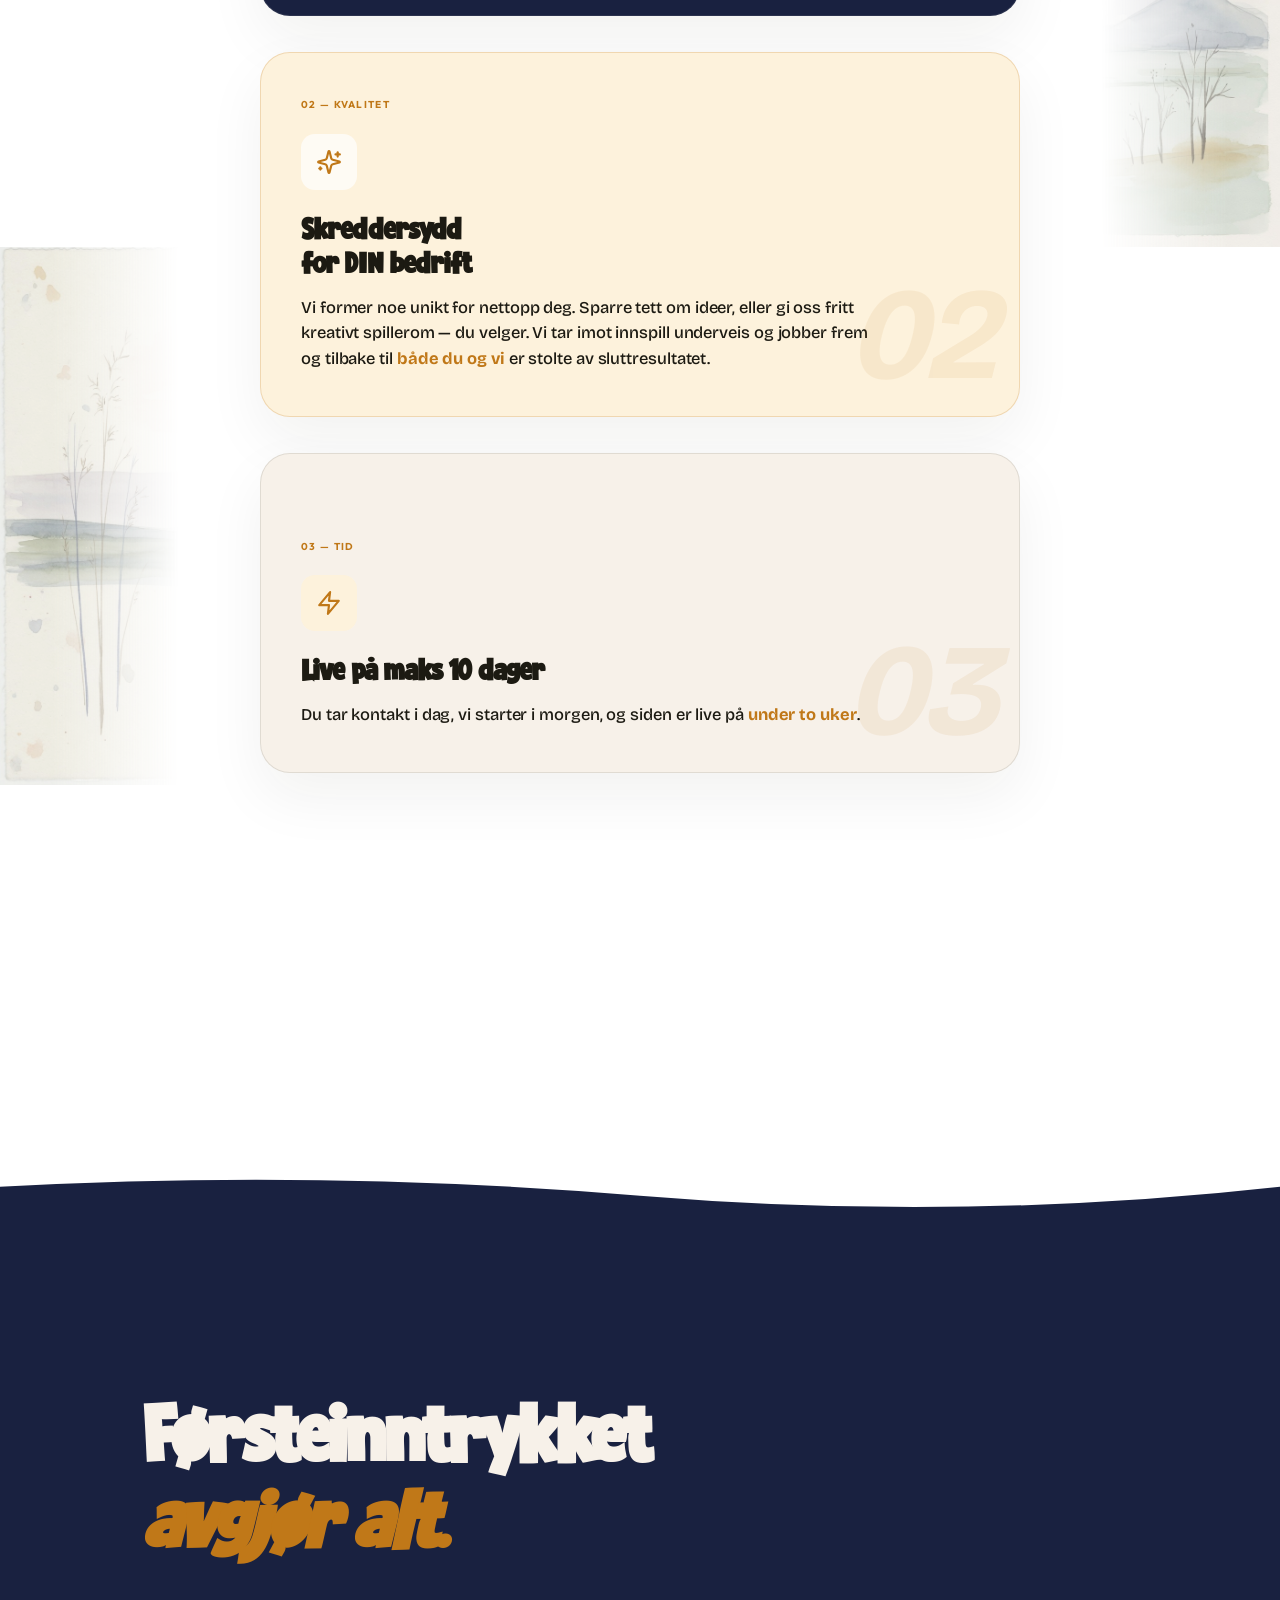
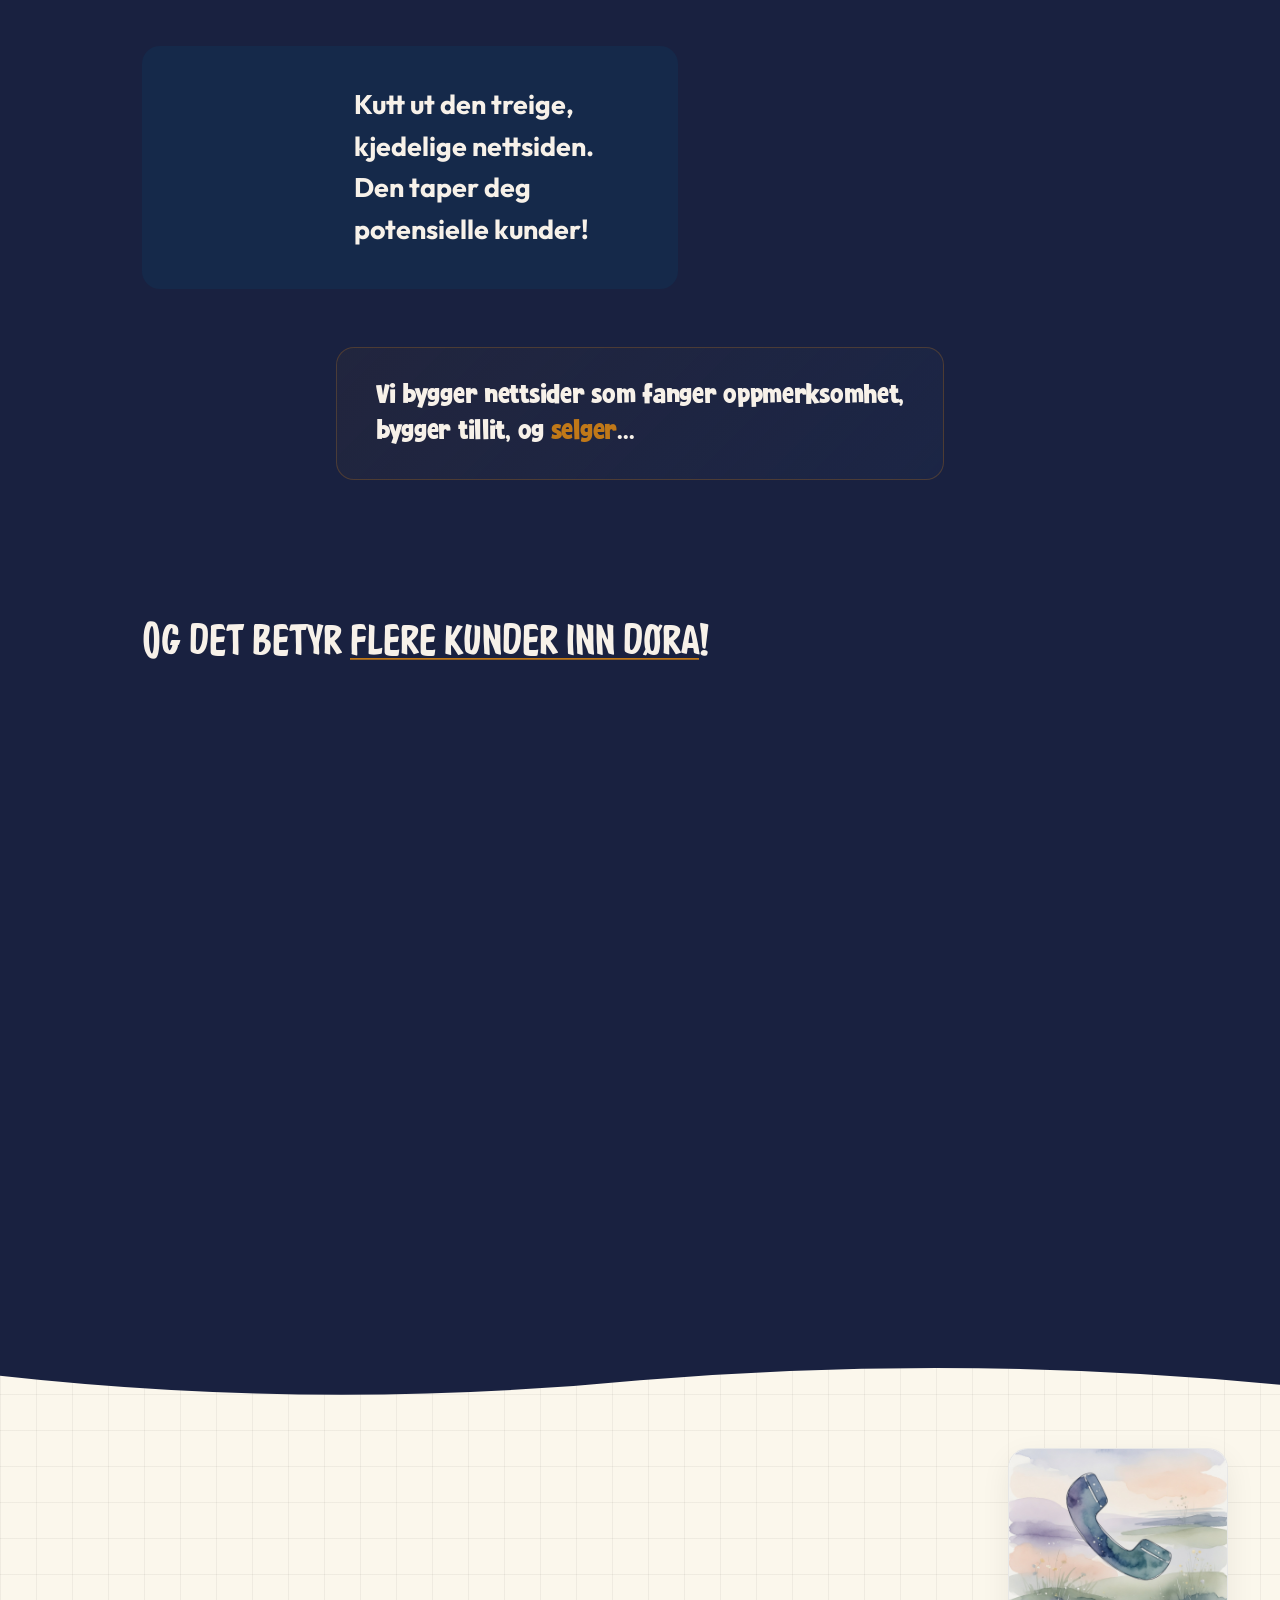
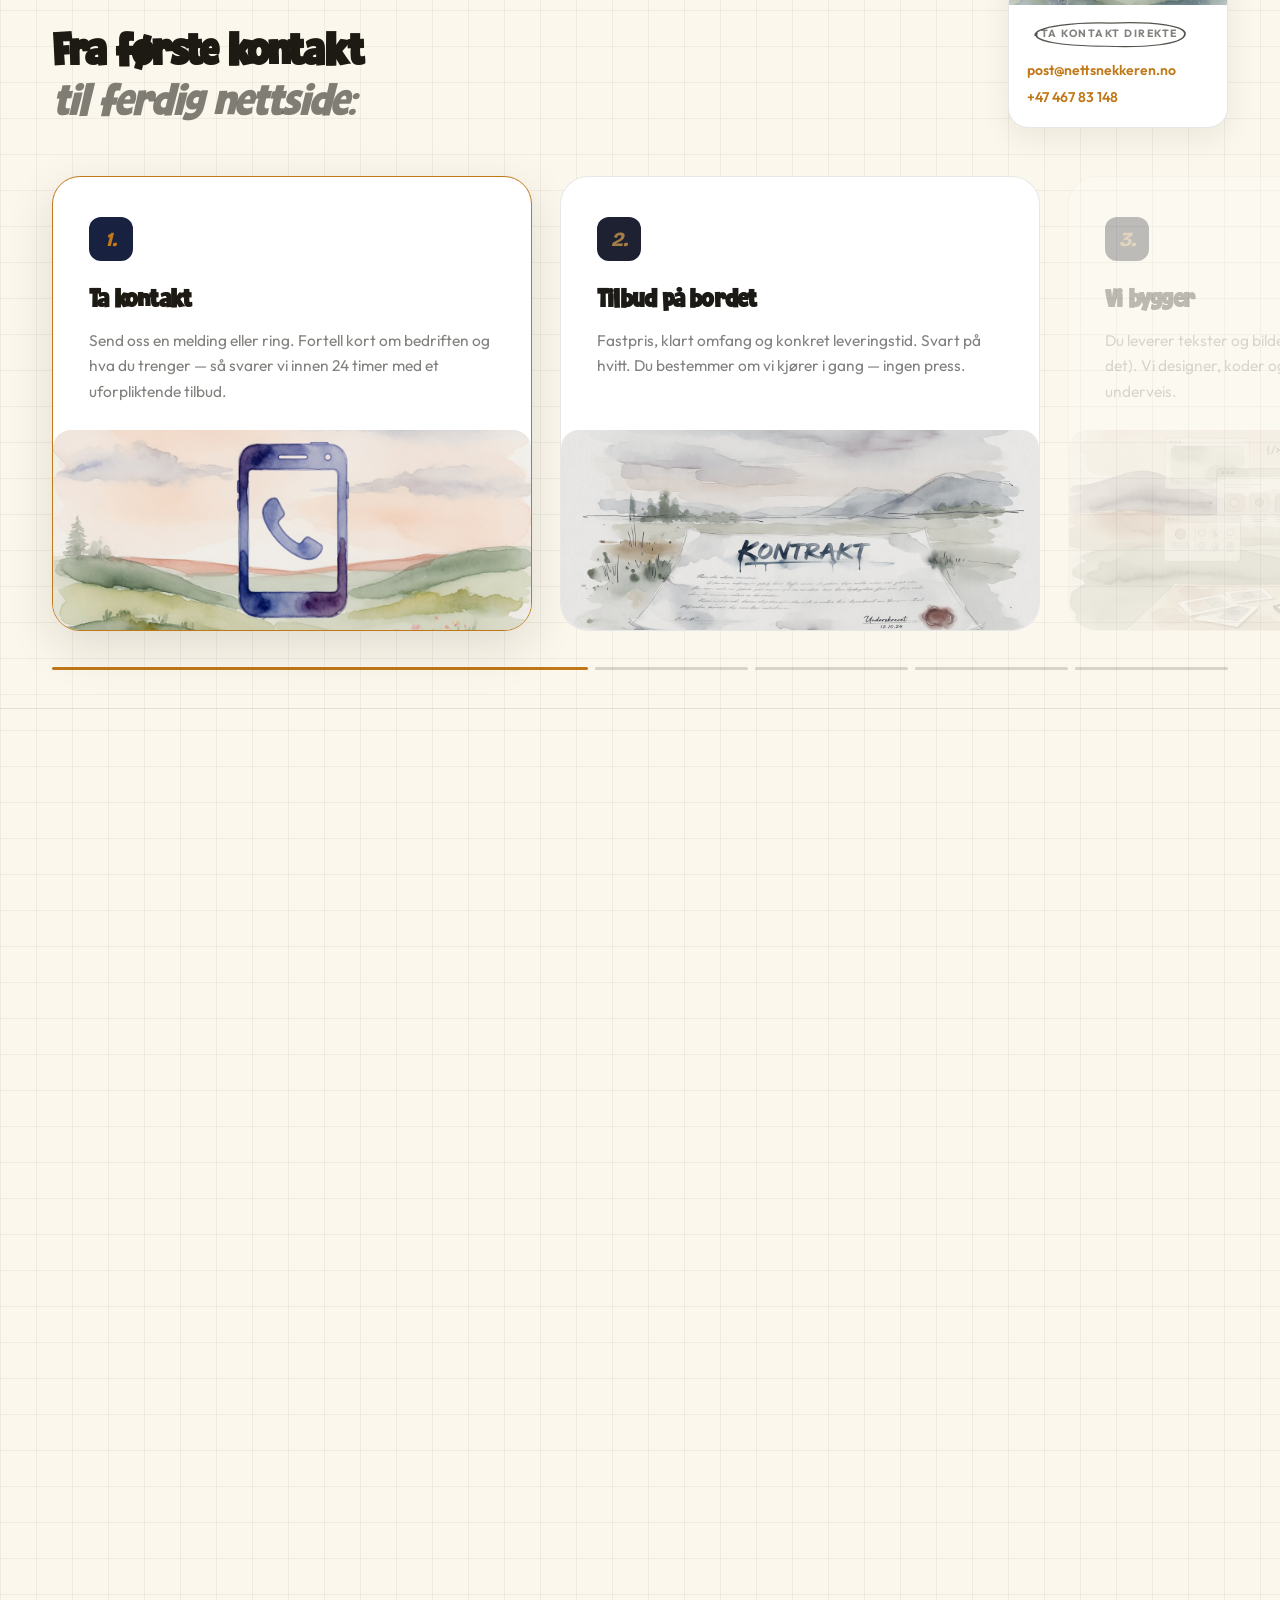
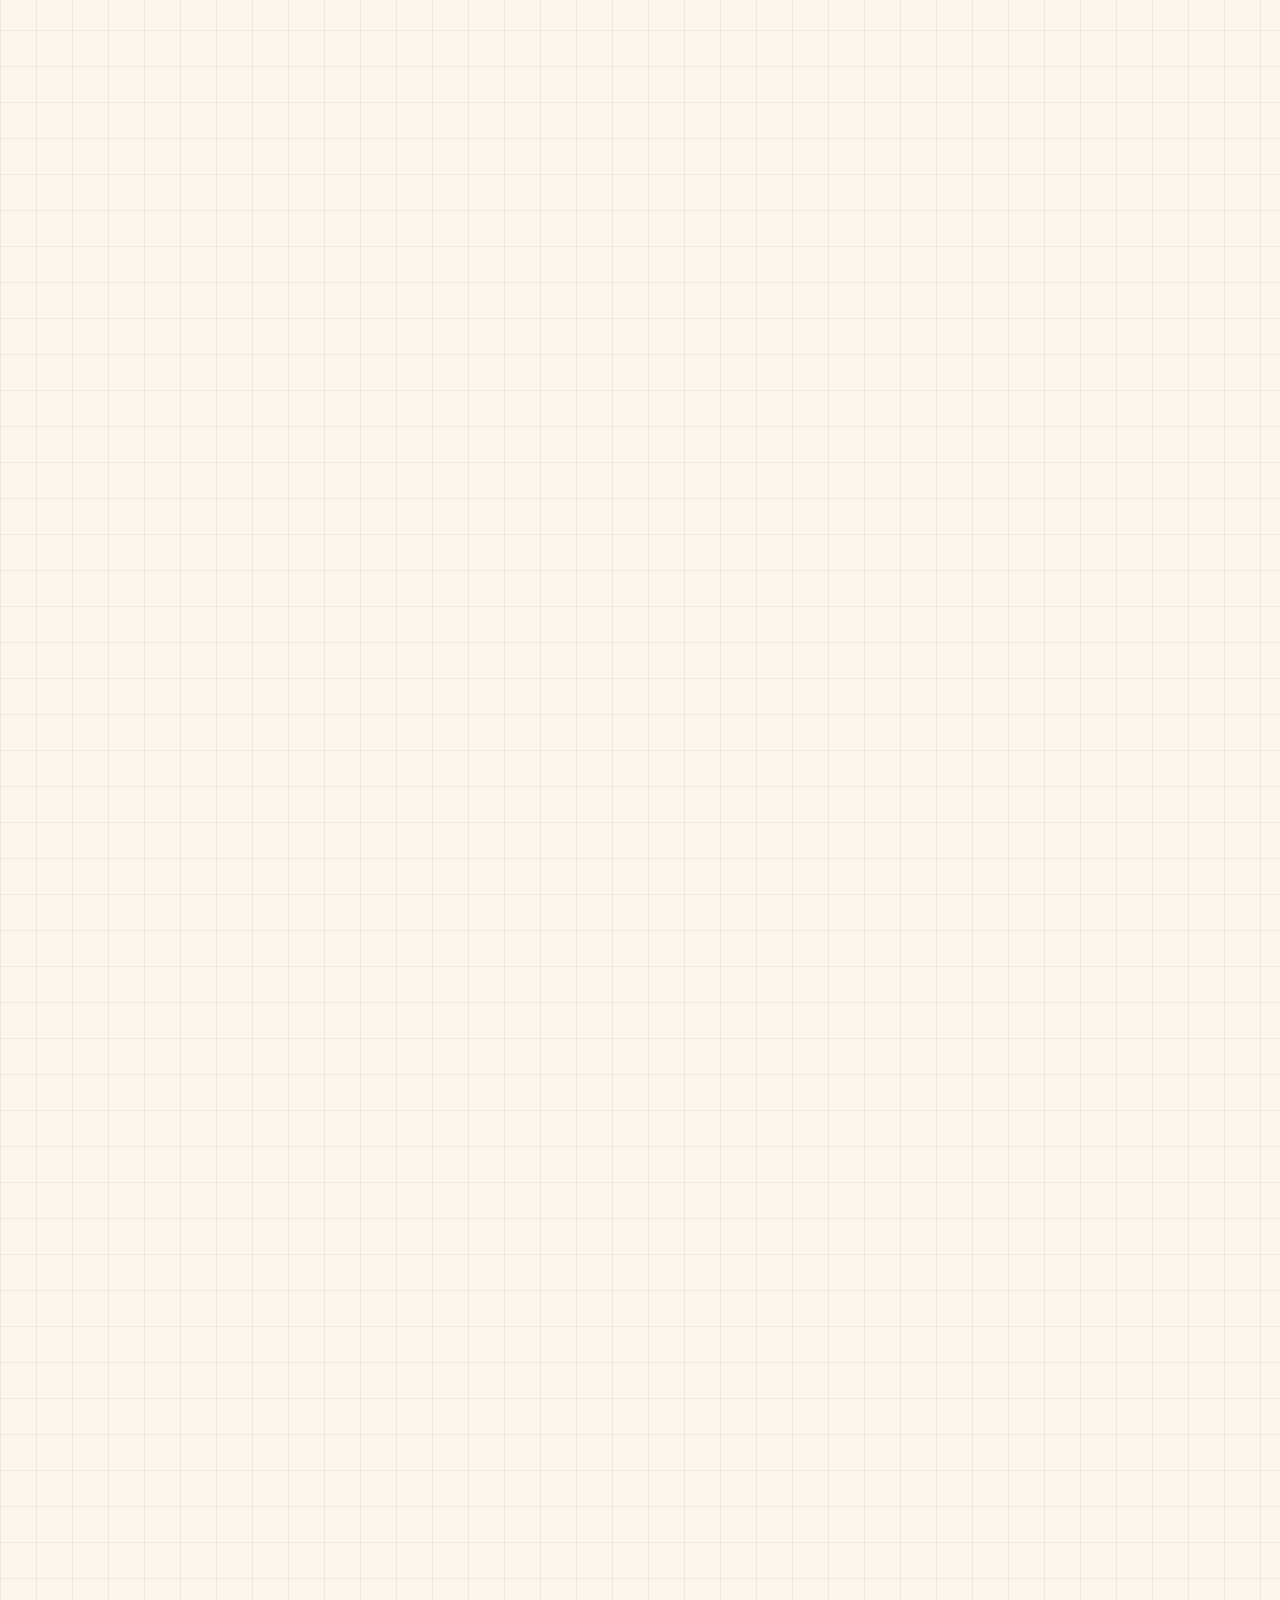
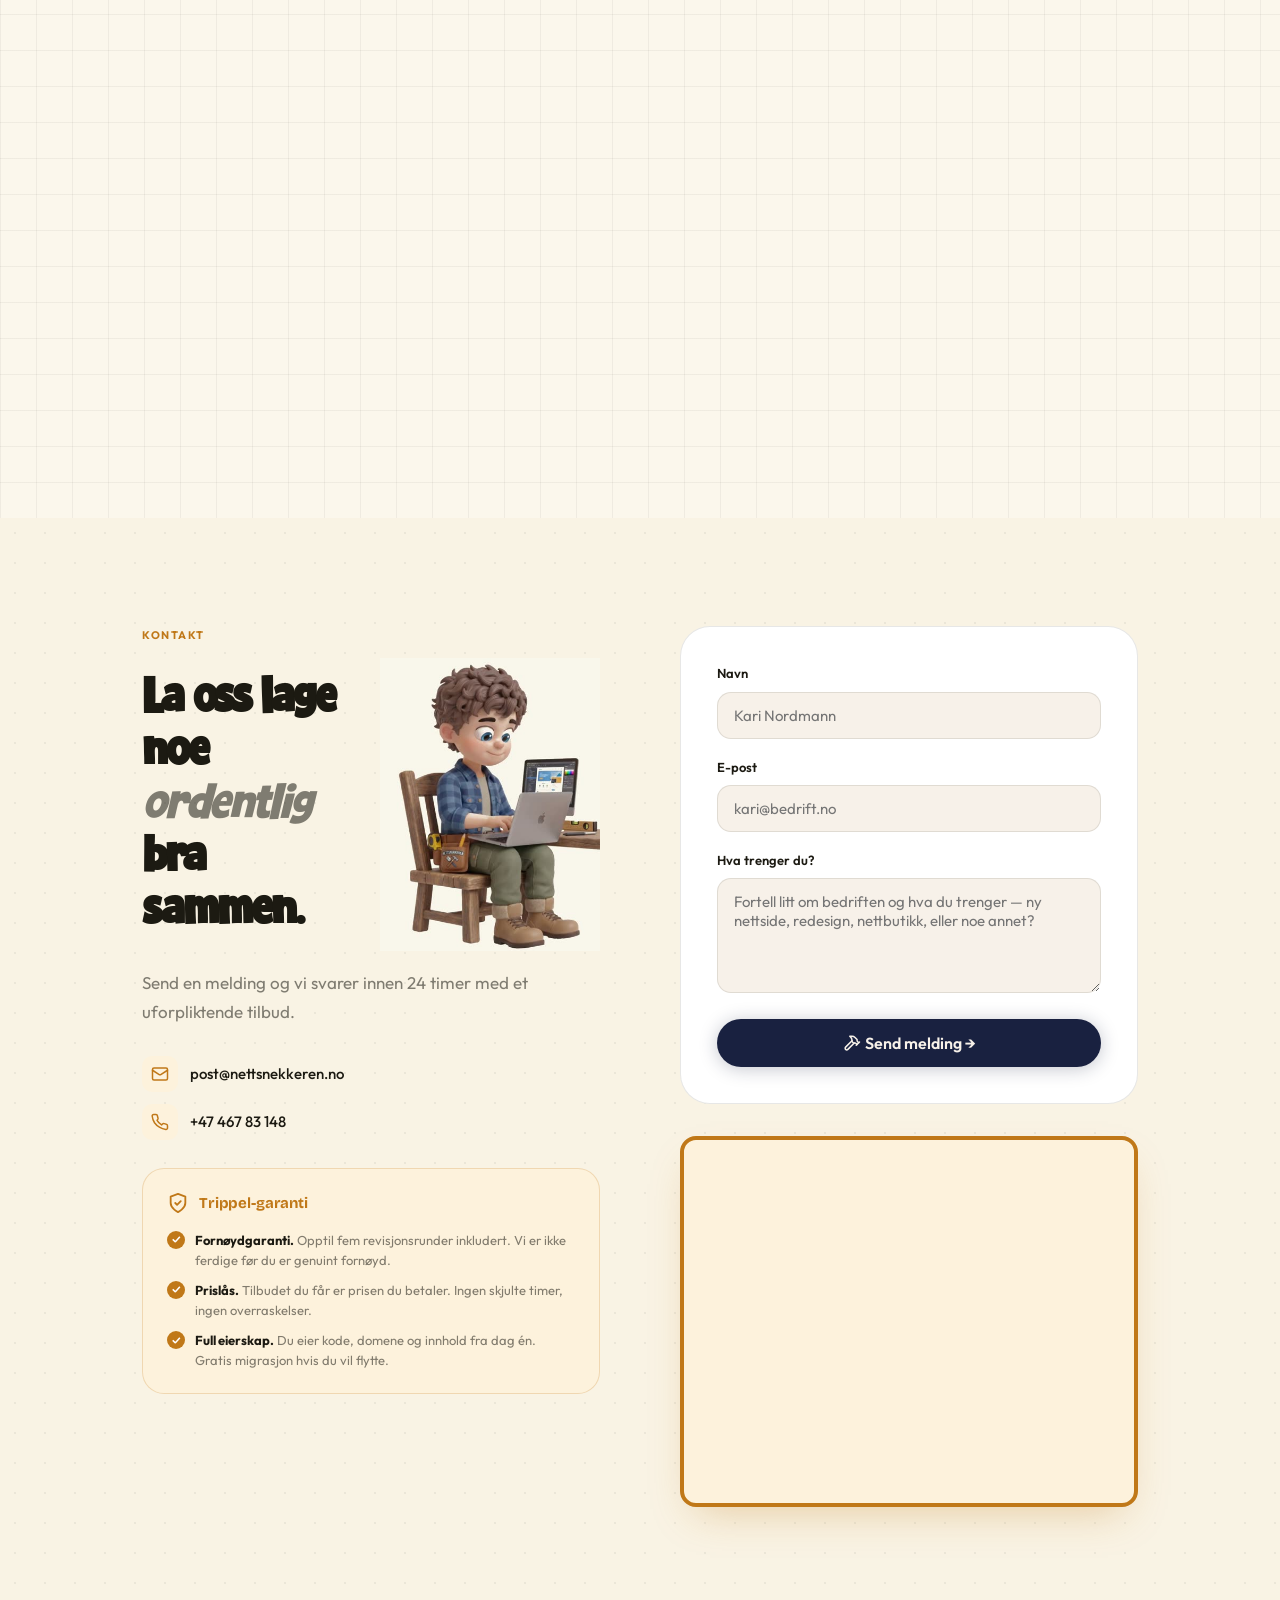
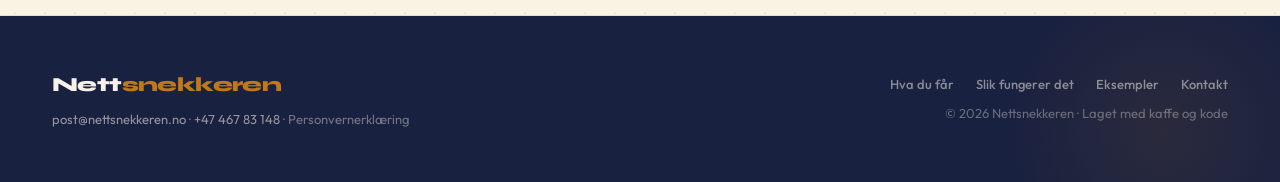
==== commit 2a16e109: "Bytt brand-stemme tilbake til vi (jeg→vi, meg→oss, plural-agreement på adjektiver) + utvidet stige-s" ====
--- a/index.html
+++ b/index.html
@@ -4,12 +4,12 @@
   <meta charset="UTF-8" />
   <meta name="viewport" content="width=device-width, initial-scale=1.0" />
   <title>Nettsnekkeren — Håndlagde nettsider for norske bedrifter</title>
-  <meta name="description" content="Jeg snekrer nettsider norske bedrifter er genuint stolte av. Skreddersydd, lynrask, levert på 7–10 dager. Fornøydgaranti — jeg er ikke ferdig før du er." />
+  <meta name="description" content="Vi snekrer nettsider norske bedrifter er genuint stolte av. Skreddersydd, lynrask, levert på 7–10 dager. Fornøydgaranti — vi er ikke ferdige før du er." />
   <meta name="theme-color" content="#192140" />
 
   <!-- Open Graph / Social -->
   <meta property="og:title" content="Nettsnekkeren — Håndlagde nettsider for norske bedrifter" />
-  <meta property="og:description" content="Skreddersydde, lynraske nettsider — levert på 7–10 dager. Fornøydgaranti: jeg er ikke ferdig før du er." />
+  <meta property="og:description" content="Skreddersydde, lynraske nettsider — levert på 7–10 dager. Fornøydgaranti: vi er ikke ferdige før du er." />
   <meta property="og:type" content="website" />
   <meta property="og:url" content="https://nettsnekkeren.no/" />
   <meta property="og:locale" content="nb_NO" />
@@ -639,7 +639,7 @@
 
 
   /* ─────────────────────────────────────
-     SERVICES (Hva jeg gjør) — STICKY STACK
+     SERVICES (Hva vi gjør) — STICKY STACK
   ───────────────────────────────────── */
   .services {
     padding: 108px 0 160px; background: #fff;
@@ -2509,7 +2509,7 @@
           </svg>
         </div>
         <h3>Pris fra kun 5&nbsp;990</h3>
-        <p>Bygges kun av <em>Nettsnekkeren</em>, ikke et stort byrå. Jeg garanterer et resultat som blir minst like bra (og mye billigere).</p>
+        <p>Bygges kun av <em>Nettsnekkeren</em>, ikke et stort byrå. Vi garanterer et resultat som blir minst like bra (og mye billigere).</p>
       </div>
 
       <div class="svc-card r-scale d1" data-n="02">
@@ -2526,7 +2526,7 @@
           </svg>
         </div>
         <h3>Skreddersydd<br>for DIN bedrift</h3>
-        <p>Vi former noe unikt for nettopp deg. Sparre tett om ideer, eller gi oss fritt kreativt spillerom — du velger. Vi tar imot innspill underveis og jobber frem og tilbake til <strong>både du og jeg</strong> er stolte av sluttresultatet.</p>
+        <p>Vi former noe unikt for nettopp deg. Sparre tett om ideer, eller gi oss fritt kreativt spillerom — du velger. Vi tar imot innspill underveis og jobber frem og tilbake til <strong>både du og vi</strong> er stolte av sluttresultatet.</p>
       </div>
 
       <div class="svc-card r-scale d2" data-n="03">
@@ -2539,7 +2539,7 @@
           </svg>
         </div>
         <h3>Live på maks 10 dager</h3>
-        <p>Du tar kontakt i dag, jeg starter i morgen, og siden er live på <strong>under to uker</strong>.</p>
+        <p>Du tar kontakt i dag, vi starter i morgen, og siden er live på <strong>under to uker</strong>.</p>
       </div>
 
     </div>
@@ -2598,7 +2598,7 @@
 
     <!-- Centered framed sentence — spans both columns so it sits in the section's true horizontal middle. -->
     <p class="pause-p pause-sw r d2">
-      <span class="pause-sw-box">Jeg bygger nettsider som fanger oppmerksomhet,<br>bygger tillit, og <span class="pause-sw-hi">selger</span>...</span>
+      <span class="pause-sw-box">Vi bygger nettsider som fanger oppmerksomhet,<br>bygger tillit, og <span class="pause-sw-hi">selger</span>...</span>
     </p>
 
     <!-- Bottom row: punch line + door video, spanning both columns so the punch fits on a single line -->
@@ -2656,7 +2656,7 @@
           <div class="proc-top"><div class="proc-badge">1.</div></div>
           <div class="proc-text">
             <h3>Ta kontakt</h3>
-            <p>Send meg en melding eller ring. Fortell kort om bedriften og hva du trenger — så svarer jeg innen 24 timer med et uforpliktende tilbud.</p>
+            <p>Send oss en melding eller ring. Fortell kort om bedriften og hva du trenger — så svarer vi innen 24 timer med et uforpliktende tilbud.</p>
           </div>
           <div class="proc-illus proc-illus-img">
             <img src="media/watercolor-smartphone.jpg" alt="" loading="lazy" />
@@ -2675,12 +2675,12 @@
           </div>
         </div>
 
-        <!-- Card 3: Jeg bygger -->
+        <!-- Card 3: Vi bygger -->
         <div class="process-card">
           <div class="proc-top"><div class="proc-badge">3.</div></div>
           <div class="proc-text">
-            <h3>Jeg bygger</h3>
-            <p>Du leverer tekster og bilder (jeg hjelper til hvis du trenger det). Jeg designer, koder og tester. Du følger fremdriften underveis.</p>
+            <h3>Vi bygger</h3>
+            <p>Du leverer tekster og bilder (vi hjelper til hvis du trenger det). Vi designer, koder og tester. Du følger fremdriften underveis.</p>
           </div>
           <div class="proc-illus proc-illus-img">
             <img src="media/watercolor-build.jpg" alt="" loading="lazy" />
@@ -2704,7 +2704,7 @@
           <div class="proc-top"><div class="proc-badge">5.</div></div>
           <div class="proc-text">
             <h3>Vi lanserer</h3>
-            <p>Siden går live på ditt domene. Jeg er tilgjengelig etterpå for spørsmål, små justeringer og alt du måtte lure på.</p>
+            <p>Siden går live på ditt domene. Vi er tilgjengelige etterpå for spørsmål, små justeringer og alt du måtte lure på.</p>
           </div>
           <div class="proc-illus proc-illus-img">
             <img src="media/watercolor-launch.jpg" alt="" loading="lazy" />
@@ -2740,7 +2740,7 @@
             </video>
           </div>
         </div>
-        <p class="contact-lead r d2">Send en melding og jeg svarer innen 24 timer med et uforpliktende tilbud.</p>
+        <p class="contact-lead r d2">Send en melding og vi svarer innen 24 timer med et uforpliktende tilbud.</p>
         <div class="r d3">
           <div class="contact-detail">
             <div class="cd-icon">
@@ -2761,7 +2761,7 @@
             Trippel-garanti
           </div>
           <ul class="guarantee-list">
-            <li><span class="guarantee-check" aria-hidden="true">✓</span><span><strong>Fornøydgaranti.</strong> Opptil fem revisjonsrunder inkludert. Jeg er ikke ferdig før du er genuint fornøyd.</span></li>
+            <li><span class="guarantee-check" aria-hidden="true">✓</span><span><strong>Fornøydgaranti.</strong> Opptil fem revisjonsrunder inkludert. Vi er ikke ferdige før du er genuint fornøyd.</span></li>
             <li><span class="guarantee-check" aria-hidden="true">✓</span><span><strong>Prislås.</strong> Tilbudet du får er prisen du betaler. Ingen skjulte timer, ingen overraskelser.</span></li>
             <li><span class="guarantee-check" aria-hidden="true">✓</span><span><strong>Full eierskap.</strong> Du eier kode, domene og innhold fra dag én. Gratis migrasjon hvis du vil flytte.</span></li>
           </ul>
@@ -2793,7 +2793,7 @@
         </form>
         <div class="form-success" id="formSuccess">
           <svg width="28" height="28" viewBox="0 0 24 24" fill="none" stroke="#2A9452" stroke-width="2.5" stroke-linecap="round" stroke-linejoin="round" style="margin:0 auto 10px;display:block"><path d="M22 11.08V12a10 10 0 1 1-5.93-9.14"/><polyline points="22 4 12 14.01 9 11.01"/></svg>
-          Takk for meldingen! Jeg svarer deg innen 24 timer.
+          Takk for meldingen! Vi svarer deg innen 24 timer.
         </div>
       </div>
       <!-- Ladder fills empty space below the form, beside the trippel-garanti card -->
@@ -3162,7 +3162,7 @@
   const lineB = document.getElementById('welcomeLineB');
   const cta = document.getElementById('welcomeCta');
   if (line1) line1.textContent = 'Velkommen inn';
-  if (lineA) lineA.textContent = 'Jeg bygger nettsiden';
+  if (lineA) lineA.textContent = 'Vi bygger nettsiden';
   if (lineB) lineB.textContent = 'bedriften din trenger';
   if (!cta) return;
 
@@ -3461,9 +3461,14 @@
   function update() {
     ticking = false;
     const rect = wrap.getBoundingClientRect();
-    const total = wrap.offsetHeight - window.innerHeight;
+    // Strekk progress fra "section-toppen treffer viewport-toppen" til "scroll
+    // når bunnen av siden" — slik at gutten bruker hele scrollen ned stigen, og
+    // ikke er ferdig før brukeren faktisk er helt i bunnen av siden.
+    const startScroll = rect.top + window.scrollY;
+    const endScroll = document.documentElement.scrollHeight - window.innerHeight;
+    const total = endScroll - startScroll;
     if (total <= 0) return;
-    let progress = -rect.top / total;
+    let progress = (window.scrollY - startScroll) / total;
     progress = Math.max(0, Math.min(1, progress));
     const t = duration * (1 - progress);
     if (Math.abs((video.currentTime || 0) - t) > 0.01) {
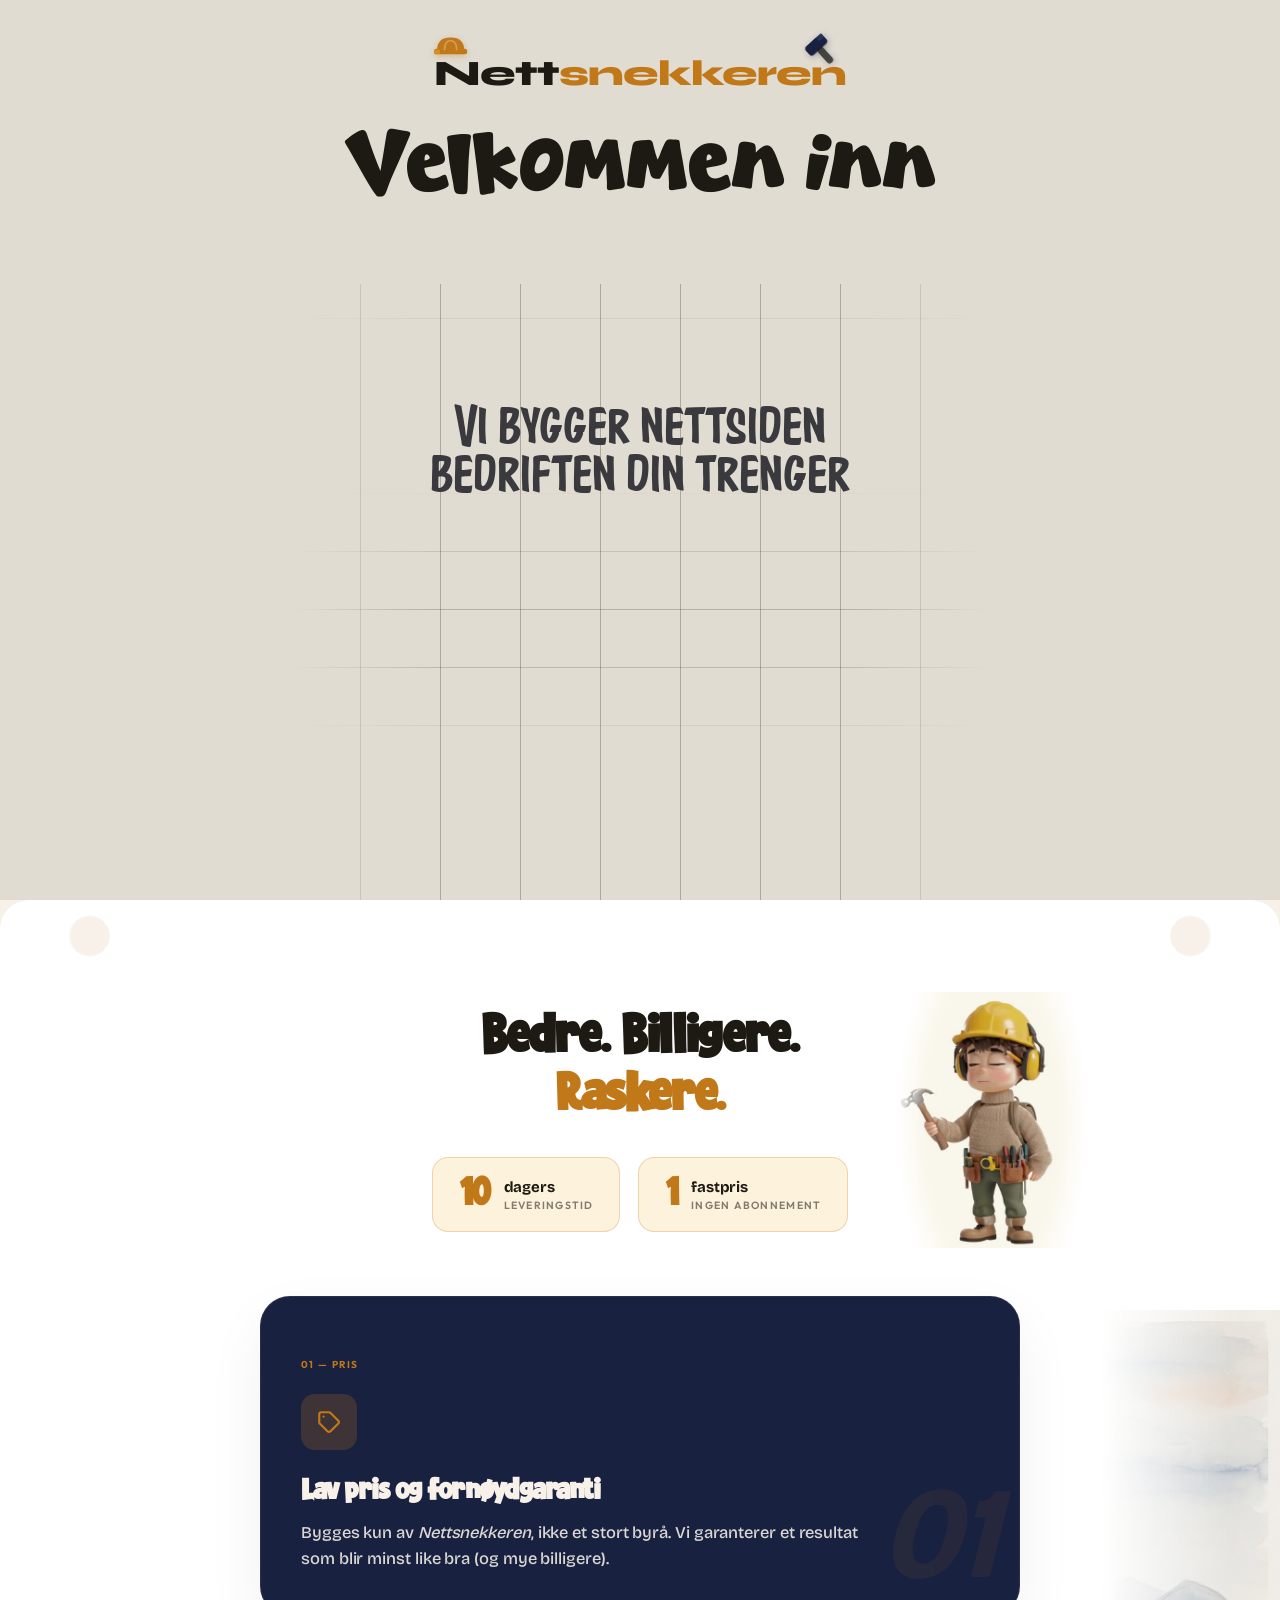
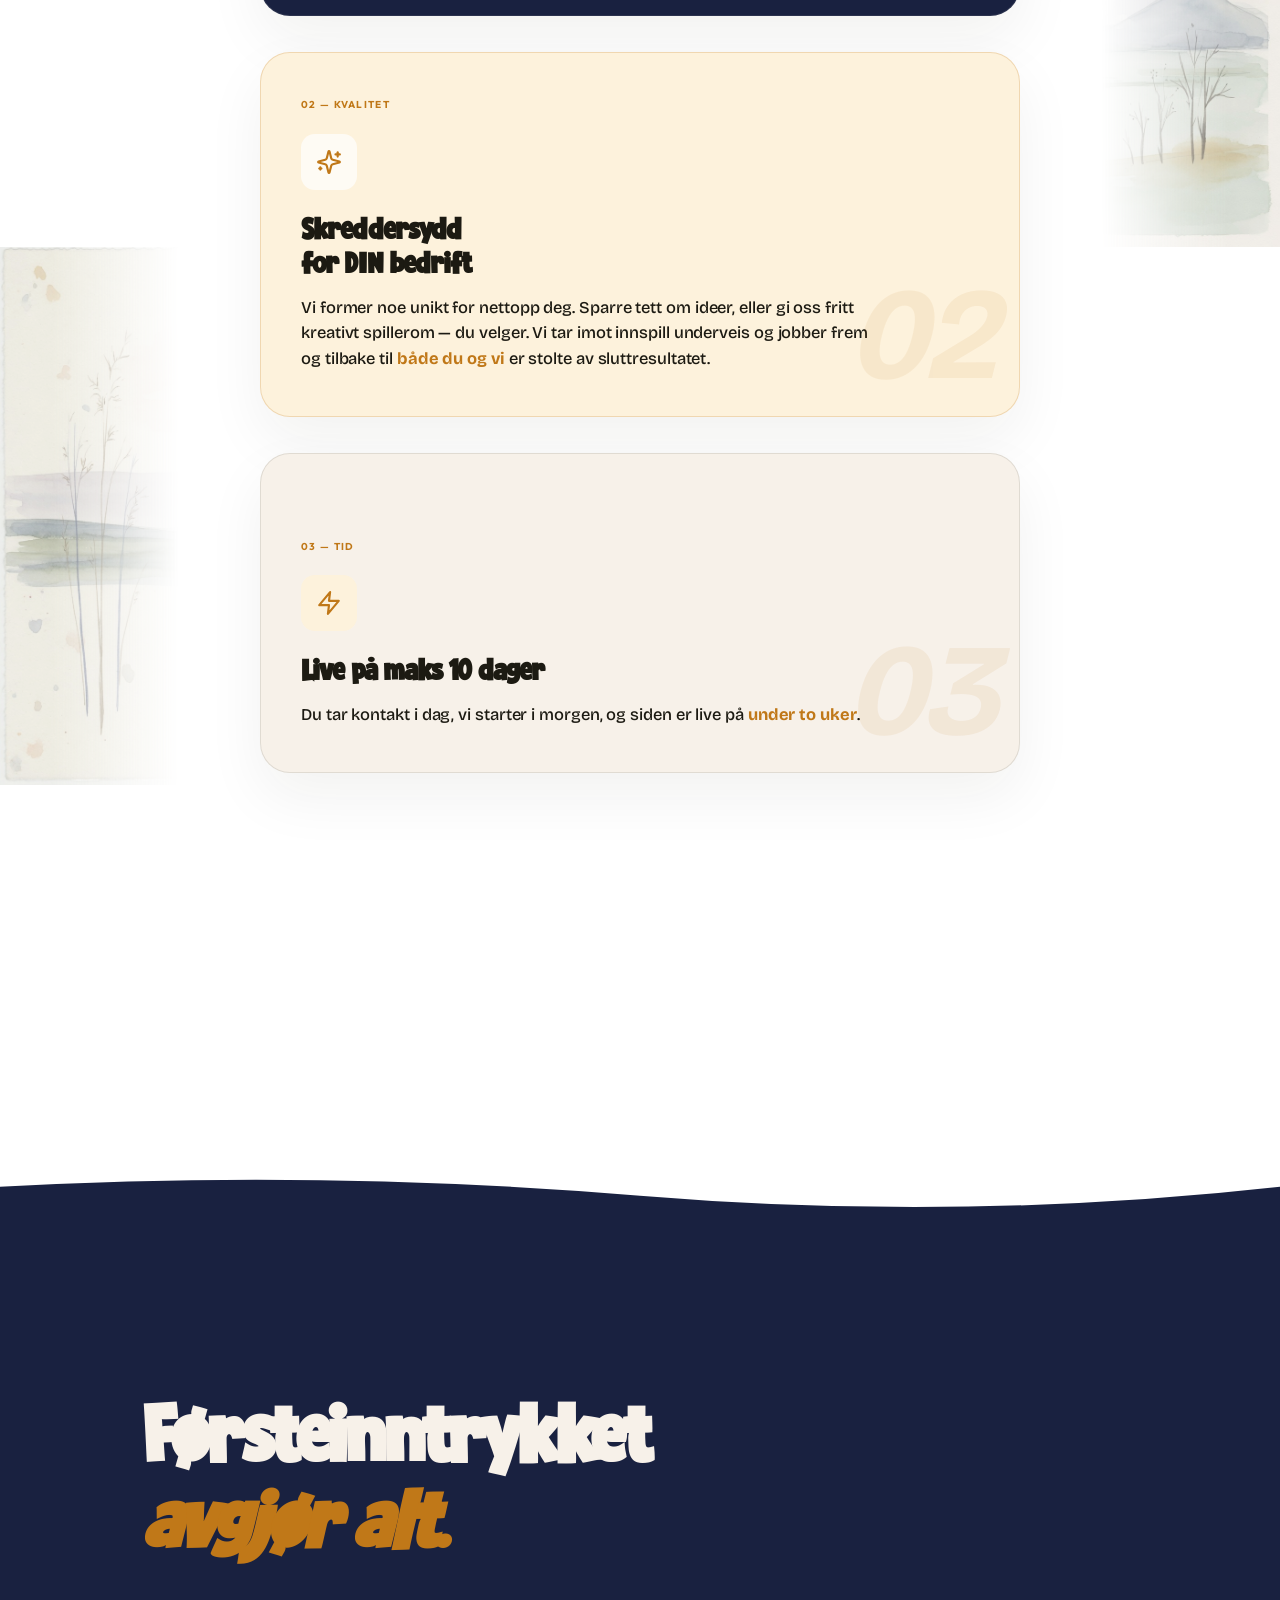
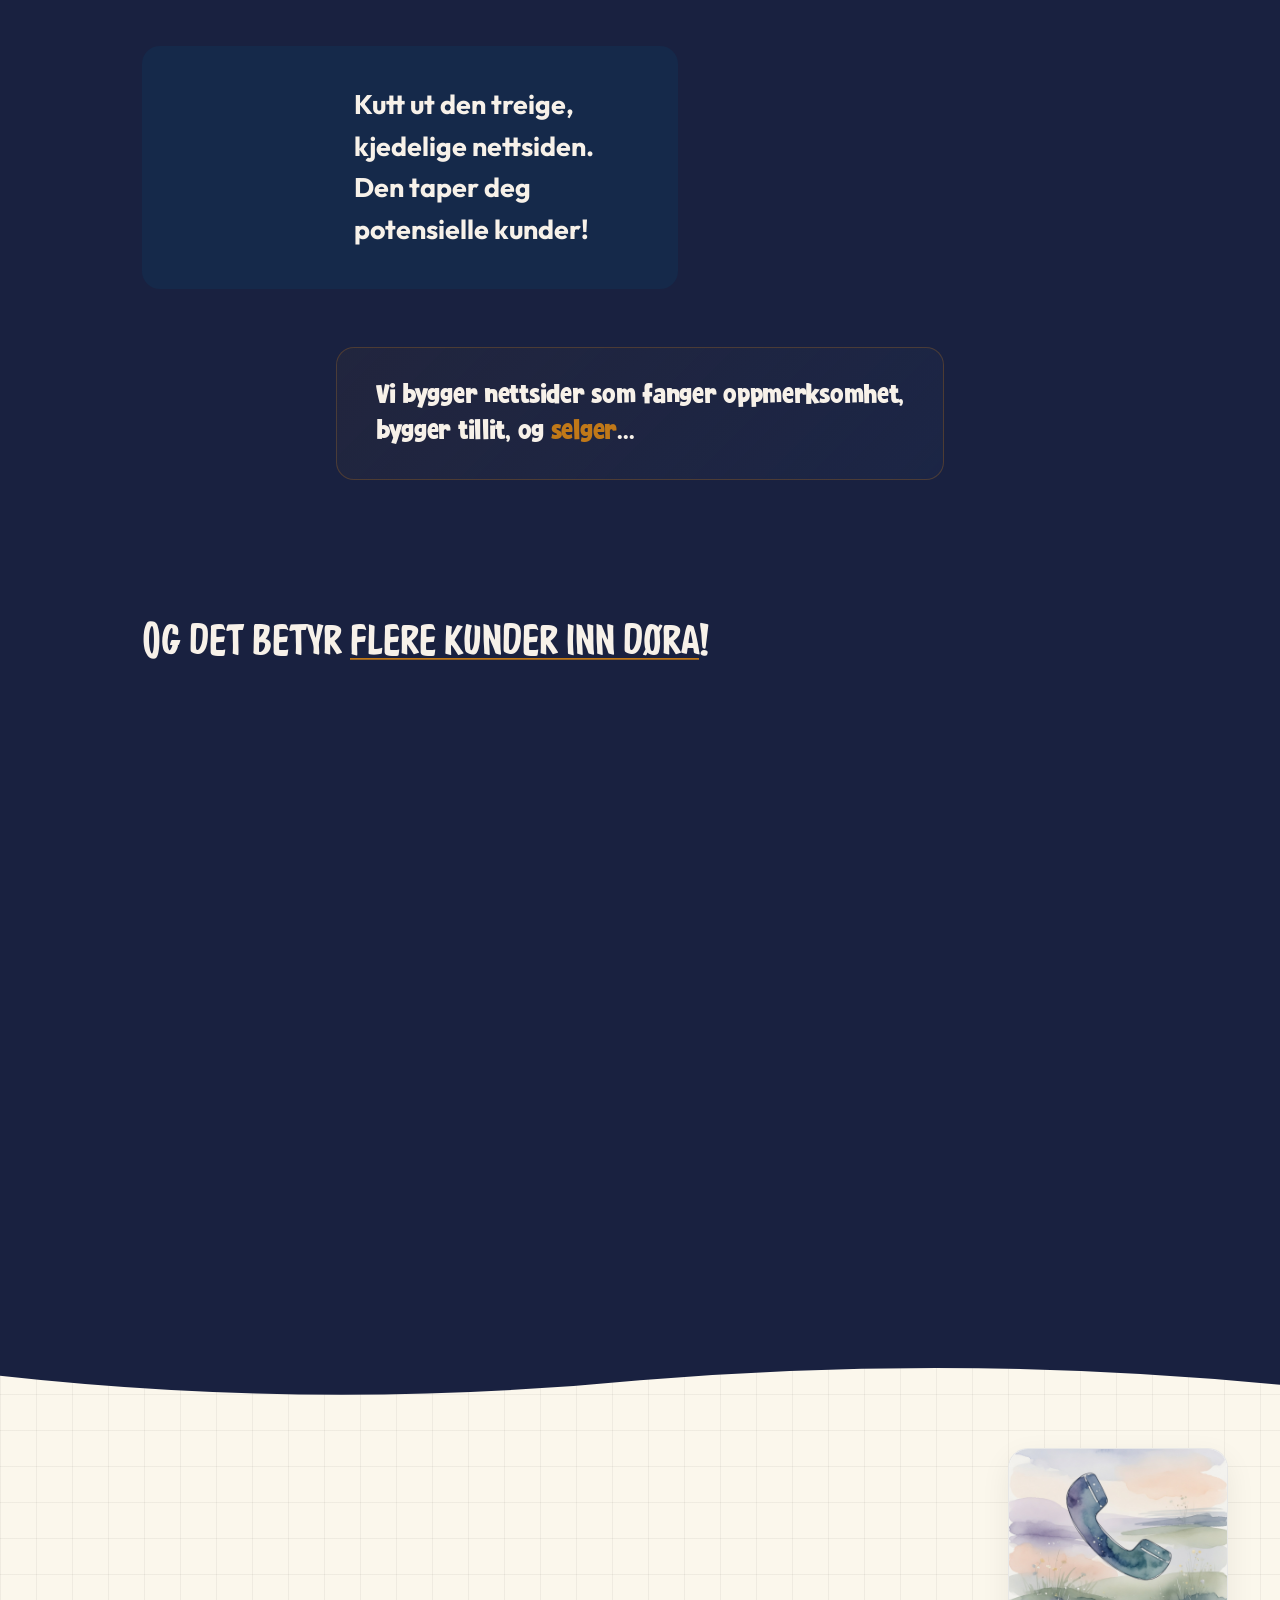
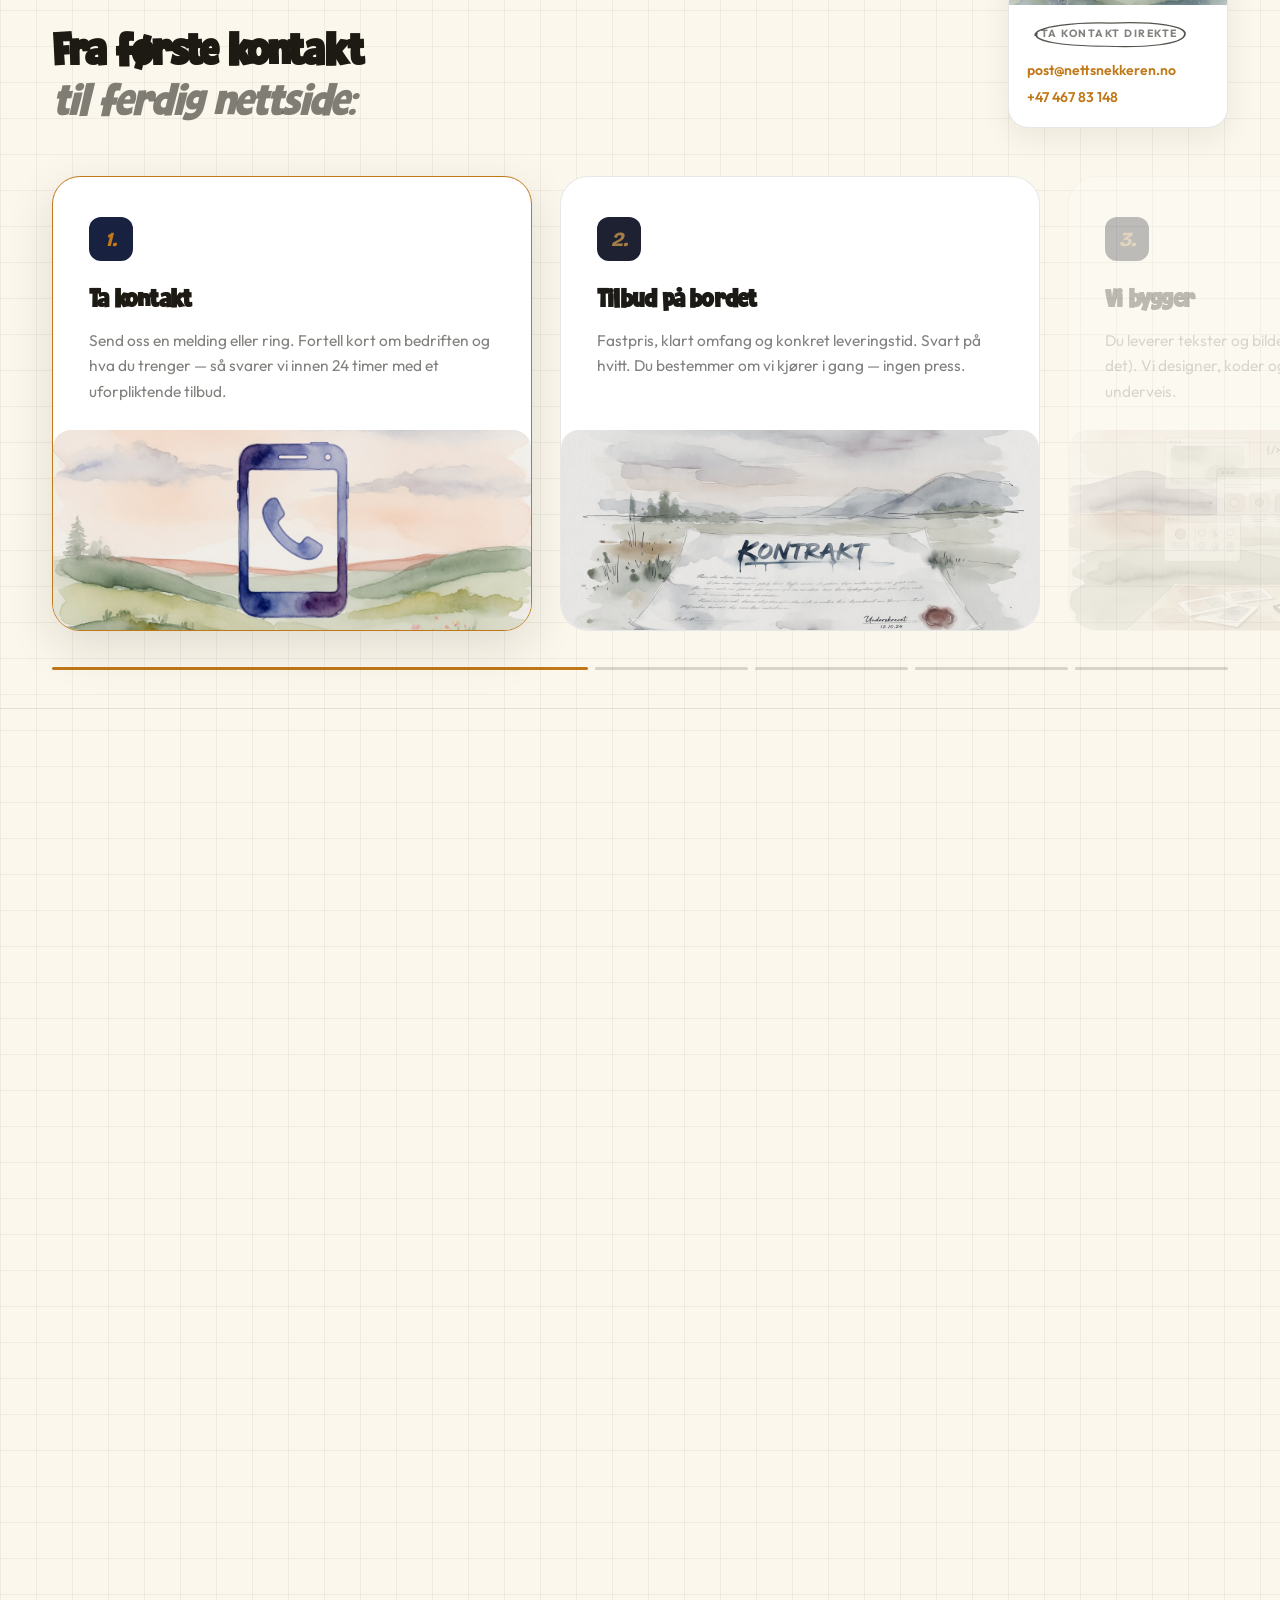
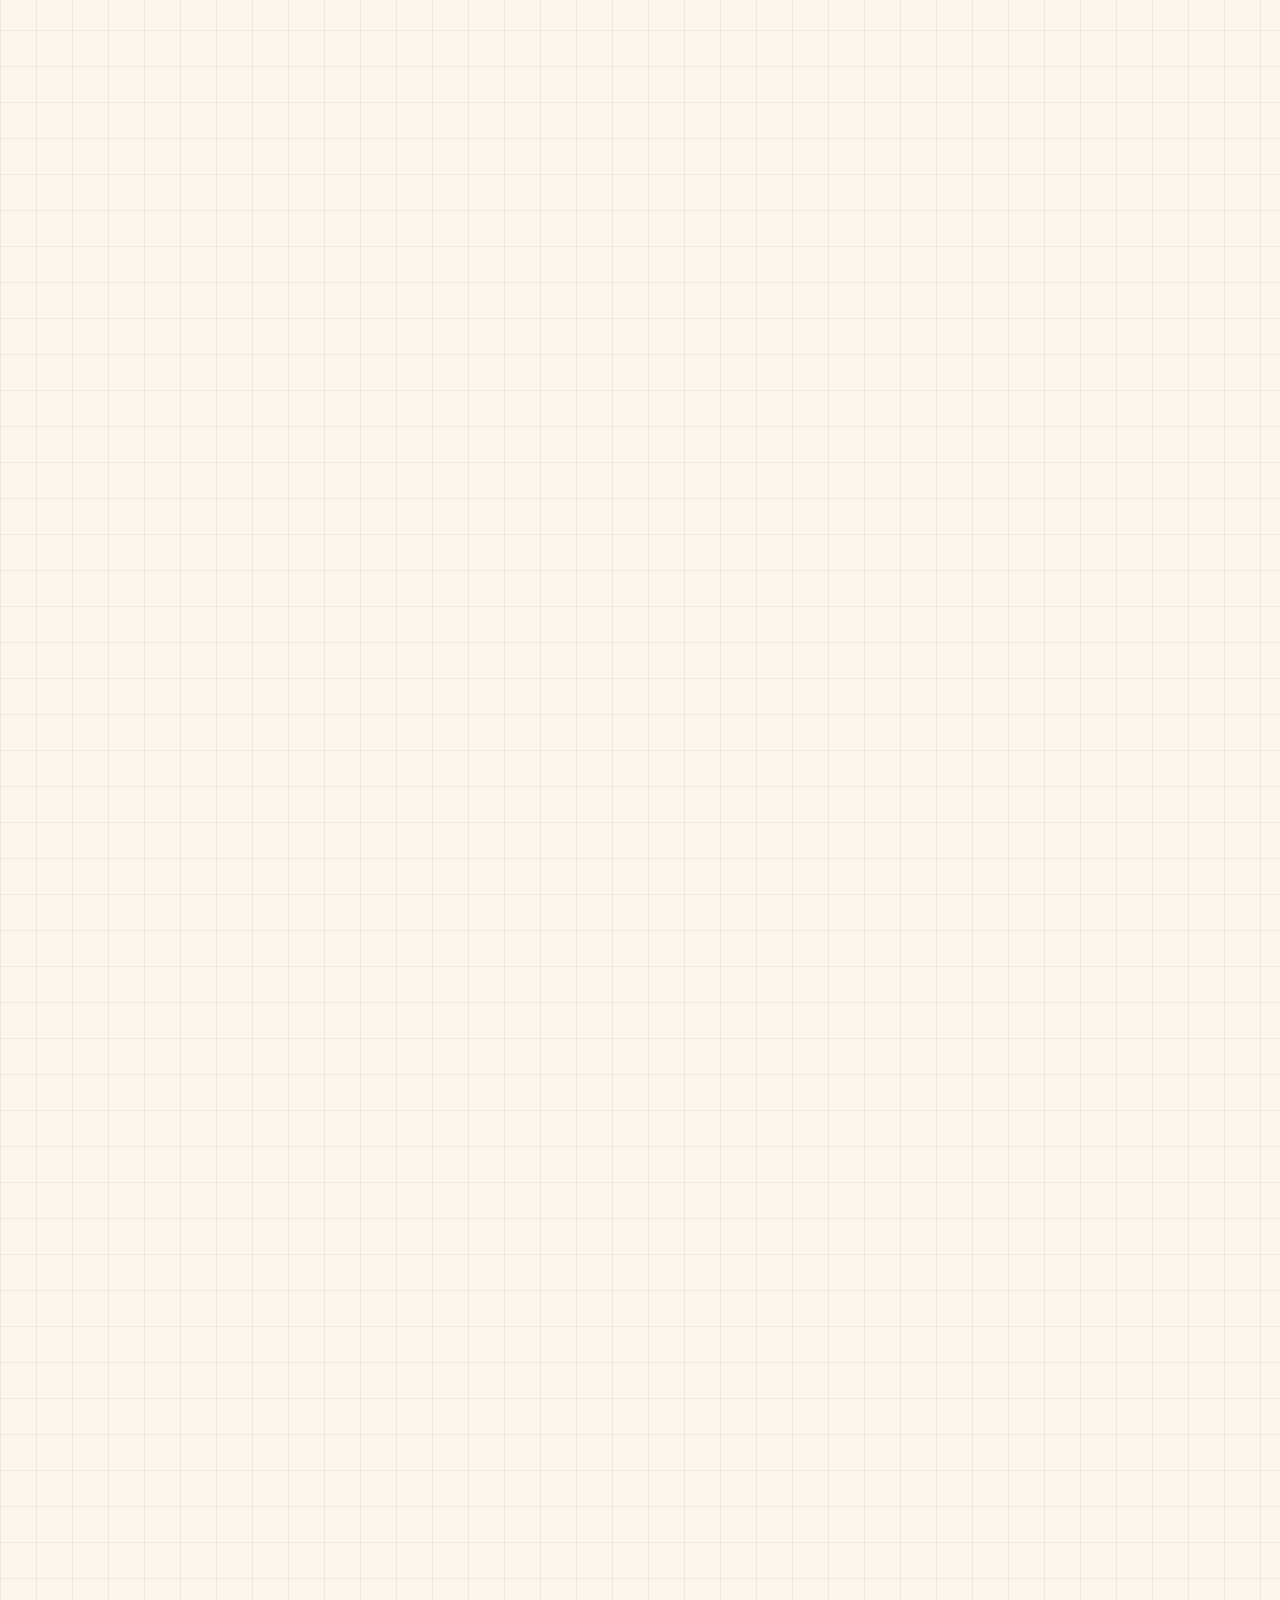
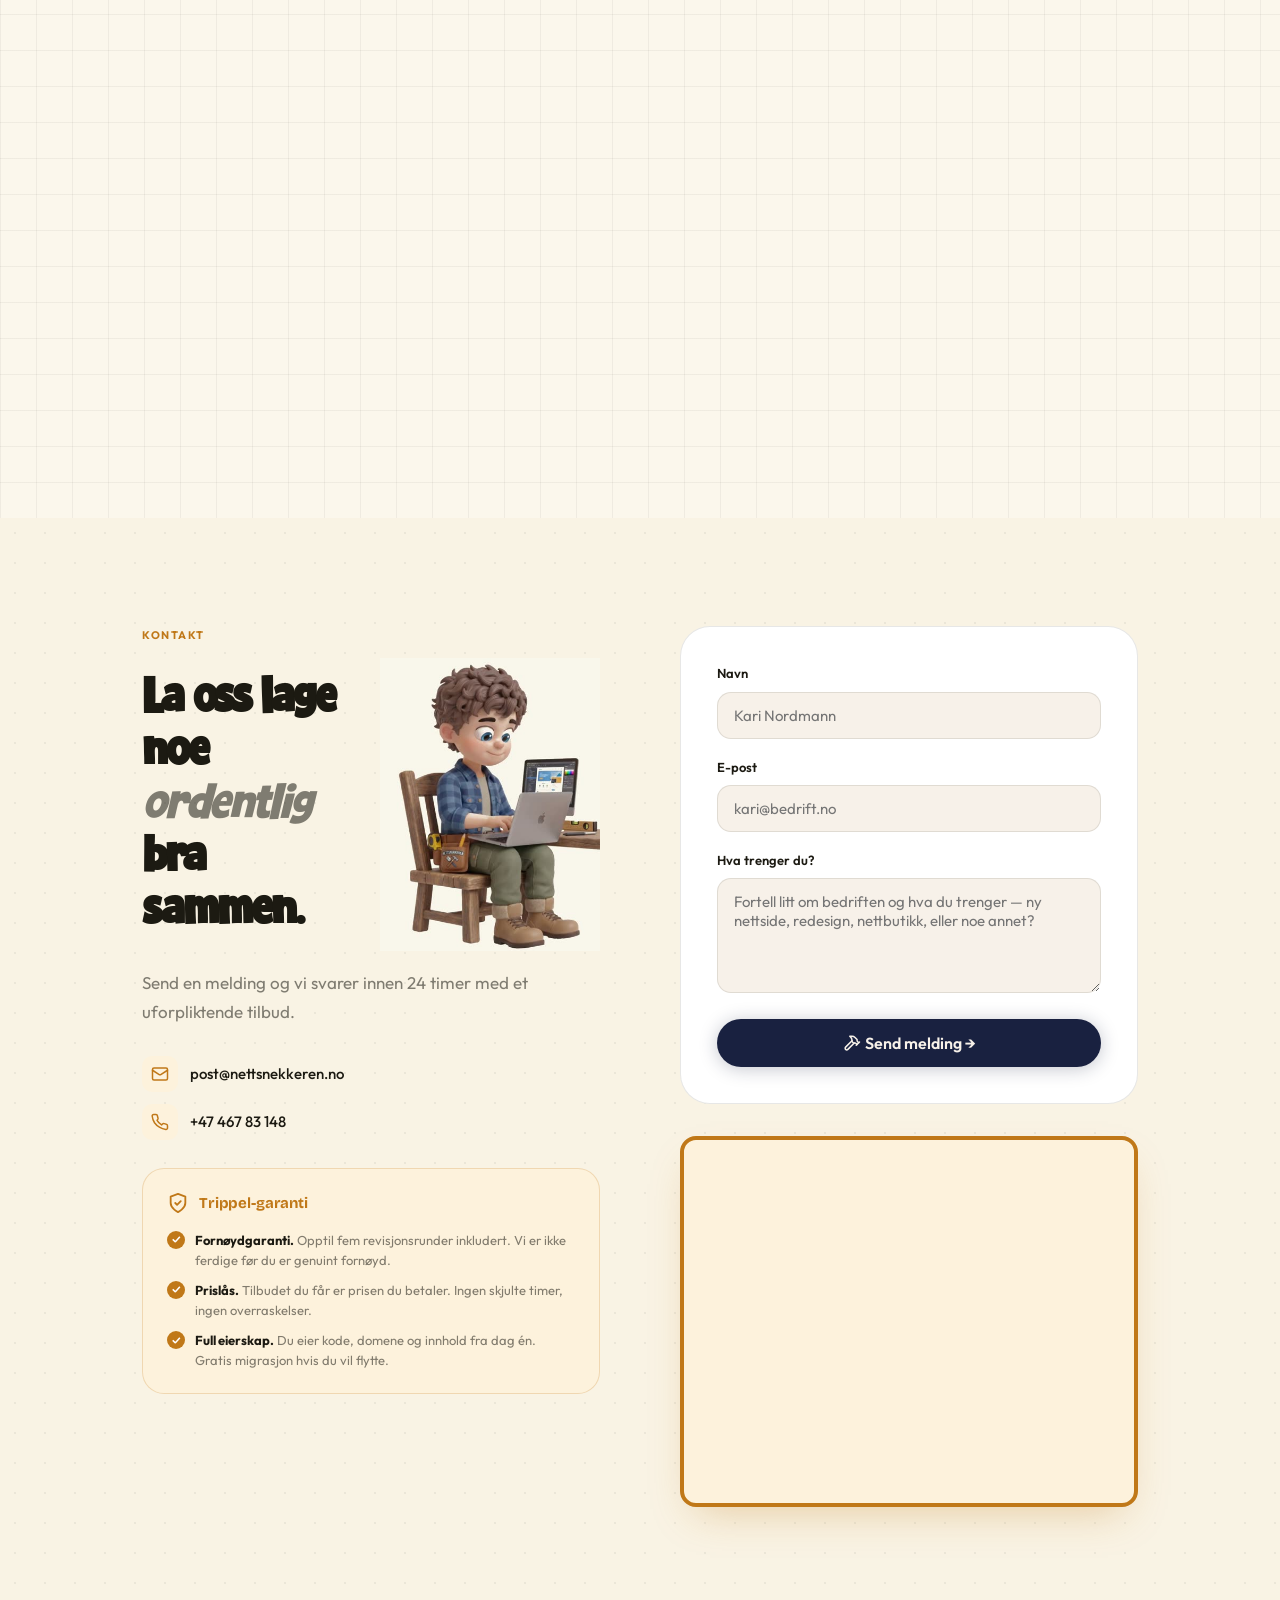
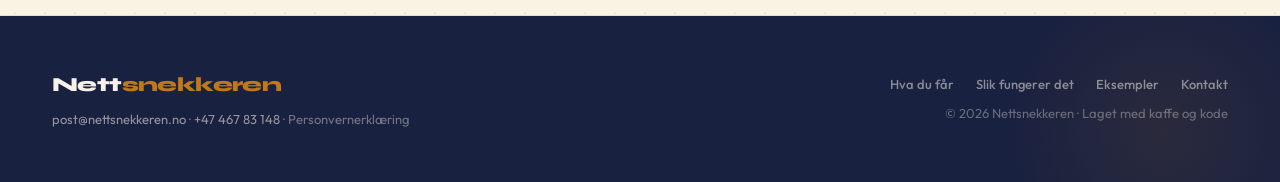
==== commit db780d5f: "Intro-pills: 10 dagers leveringstid + 1 fastpris (uten x). Pris-kort overskrift: "Lav pris og fornøy" ====
--- a/index.html
+++ b/index.html
@@ -2474,16 +2474,16 @@
         <h2 class="r">Bedre. Billigere.<br /><em>Raskere.</em></h2>
         <ul class="intro-pills r d1" aria-label="Hovedløfter">
           <li class="intro-pill">
-            <span class="intro-pill-num">1–2</span>
+            <span class="intro-pill-num">10</span>
             <span class="intro-pill-meta">
-              <strong>uker</strong>
+              <strong>dagers</strong>
               <small>leveringstid</small>
             </span>
           </li>
           <li class="intro-pill">
-            <span class="intro-pill-num">1×</span>
+            <span class="intro-pill-num">1</span>
             <span class="intro-pill-meta">
-              <strong>betaling</strong>
+              <strong>fastpris</strong>
               <small>ingen abonnement</small>
             </span>
           </li>
@@ -2508,7 +2508,7 @@
             <line x1="7" y1="7" x2="7.01" y2="7"/>
           </svg>
         </div>
-        <h3>Pris fra kun 5&nbsp;990</h3>
+        <h3>Lav pris og fornøydgaranti</h3>
         <p>Bygges kun av <em>Nettsnekkeren</em>, ikke et stort byrå. Vi garanterer et resultat som blir minst like bra (og mye billigere).</p>
       </div>
 
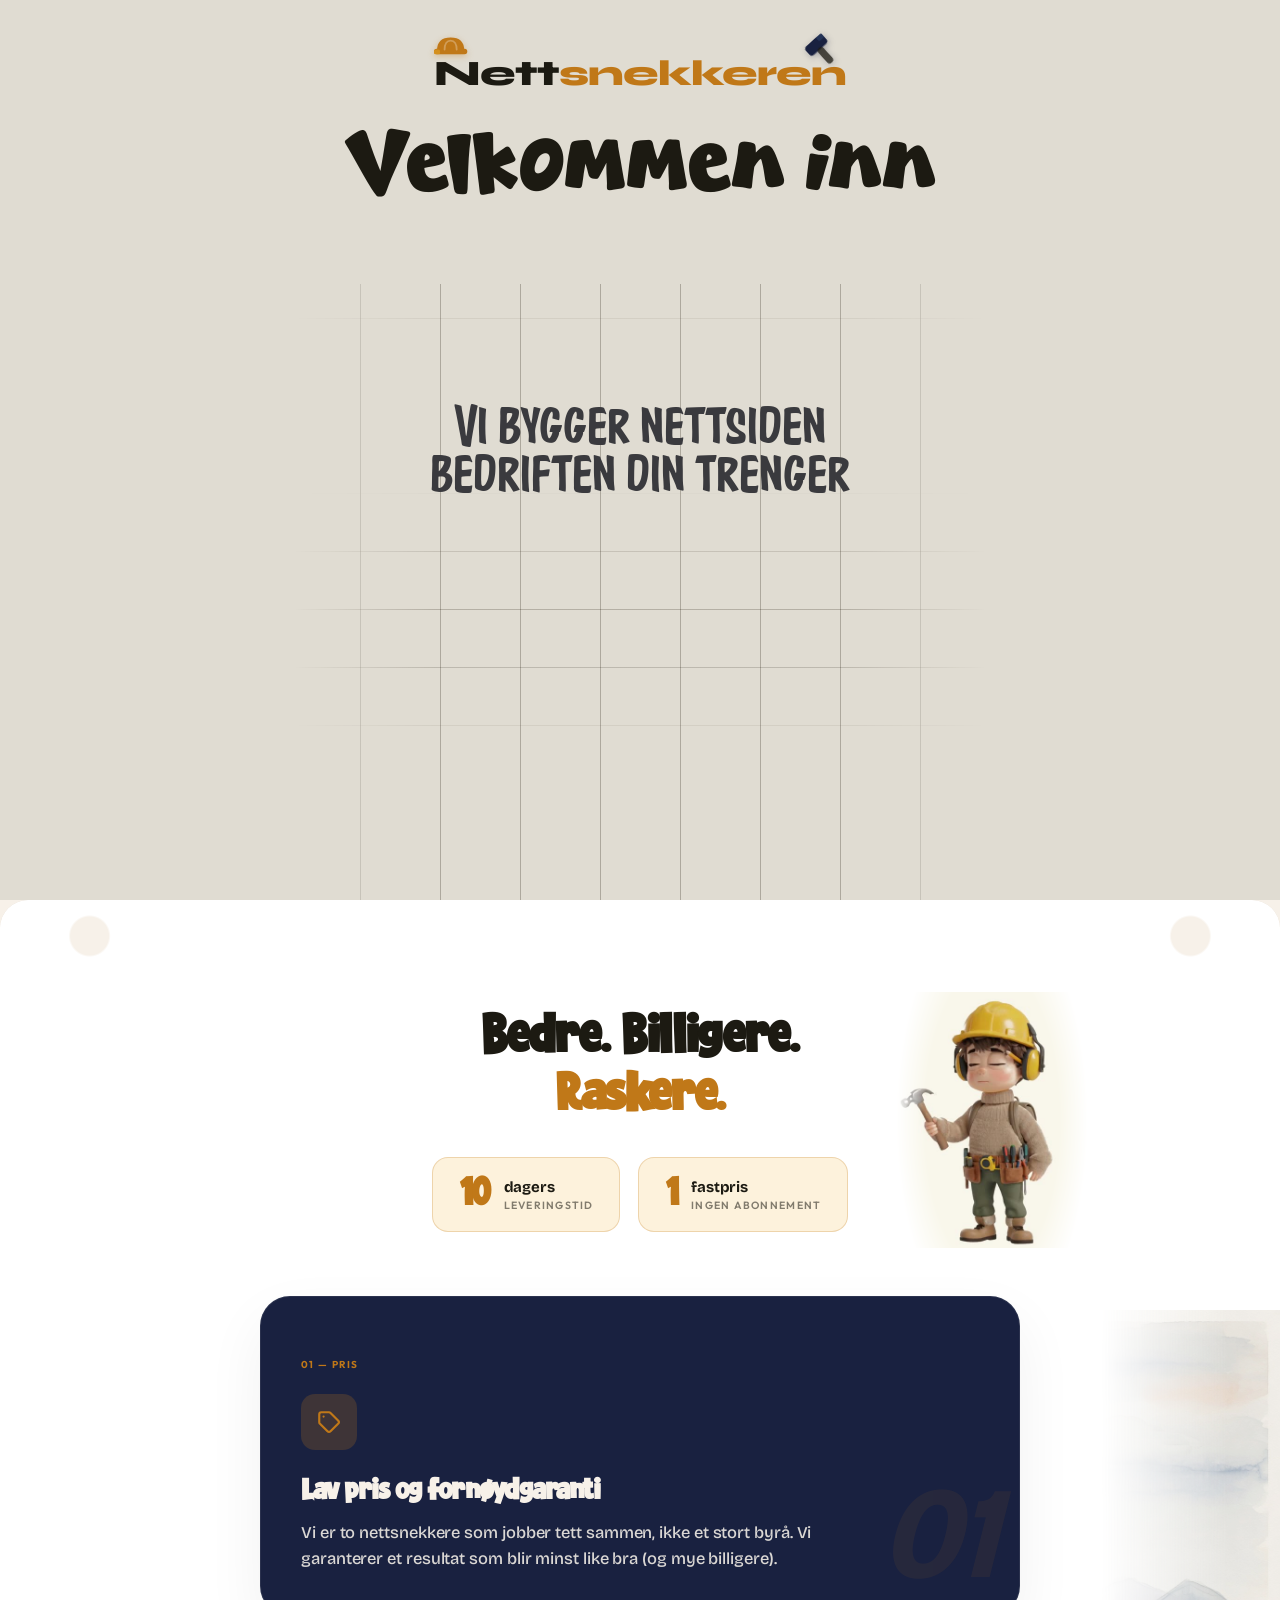
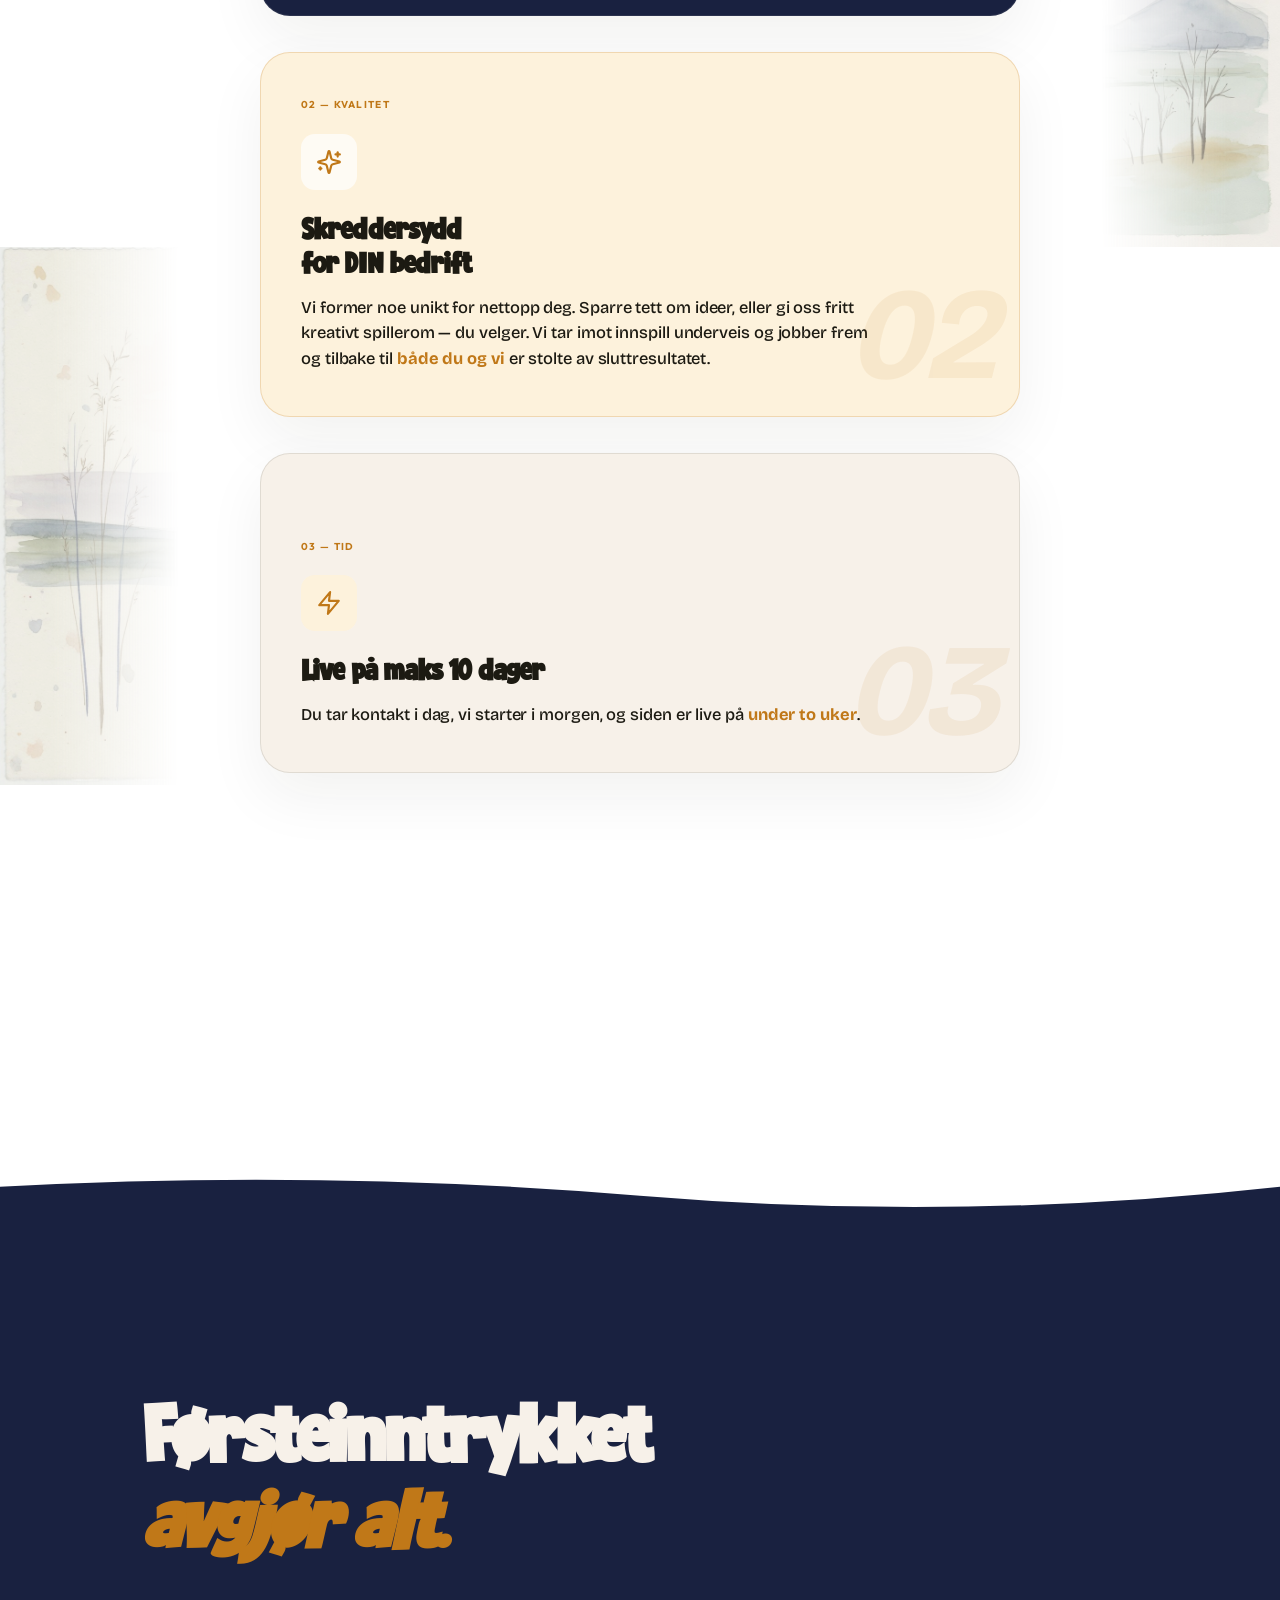
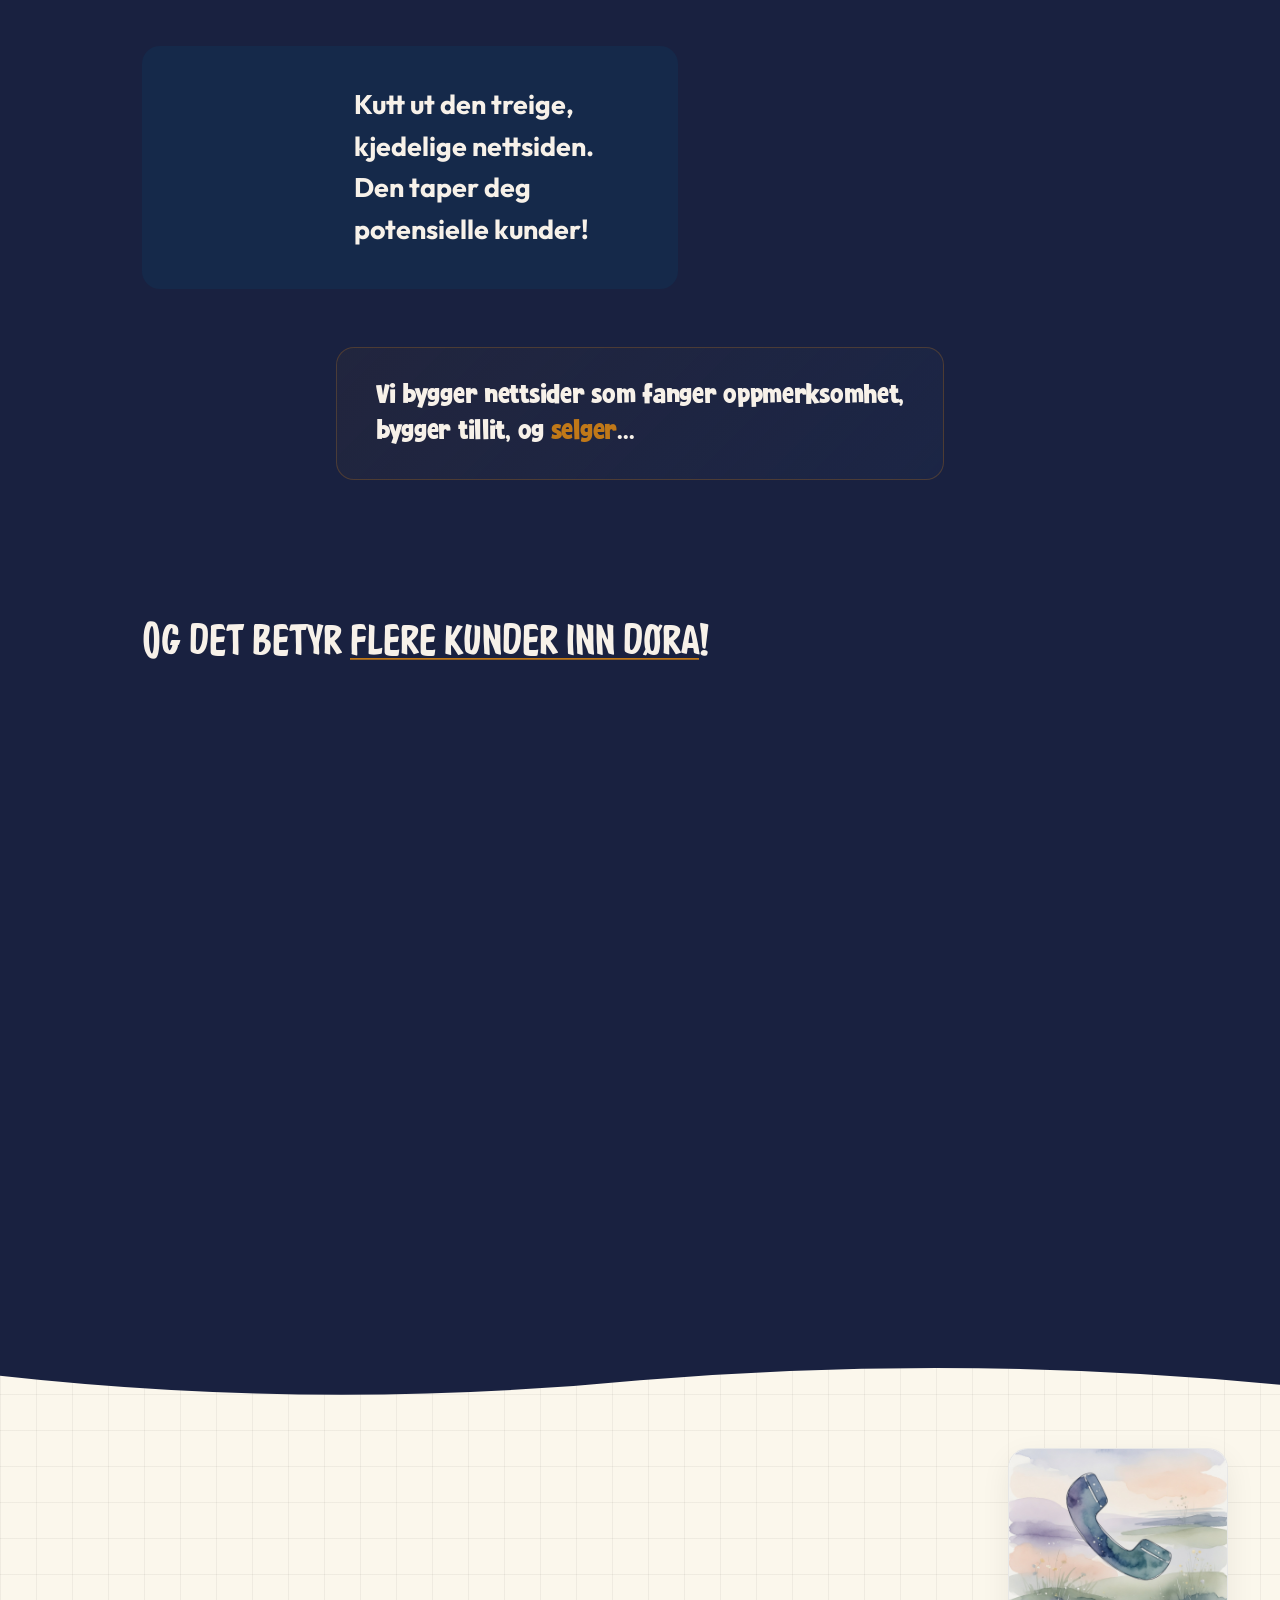
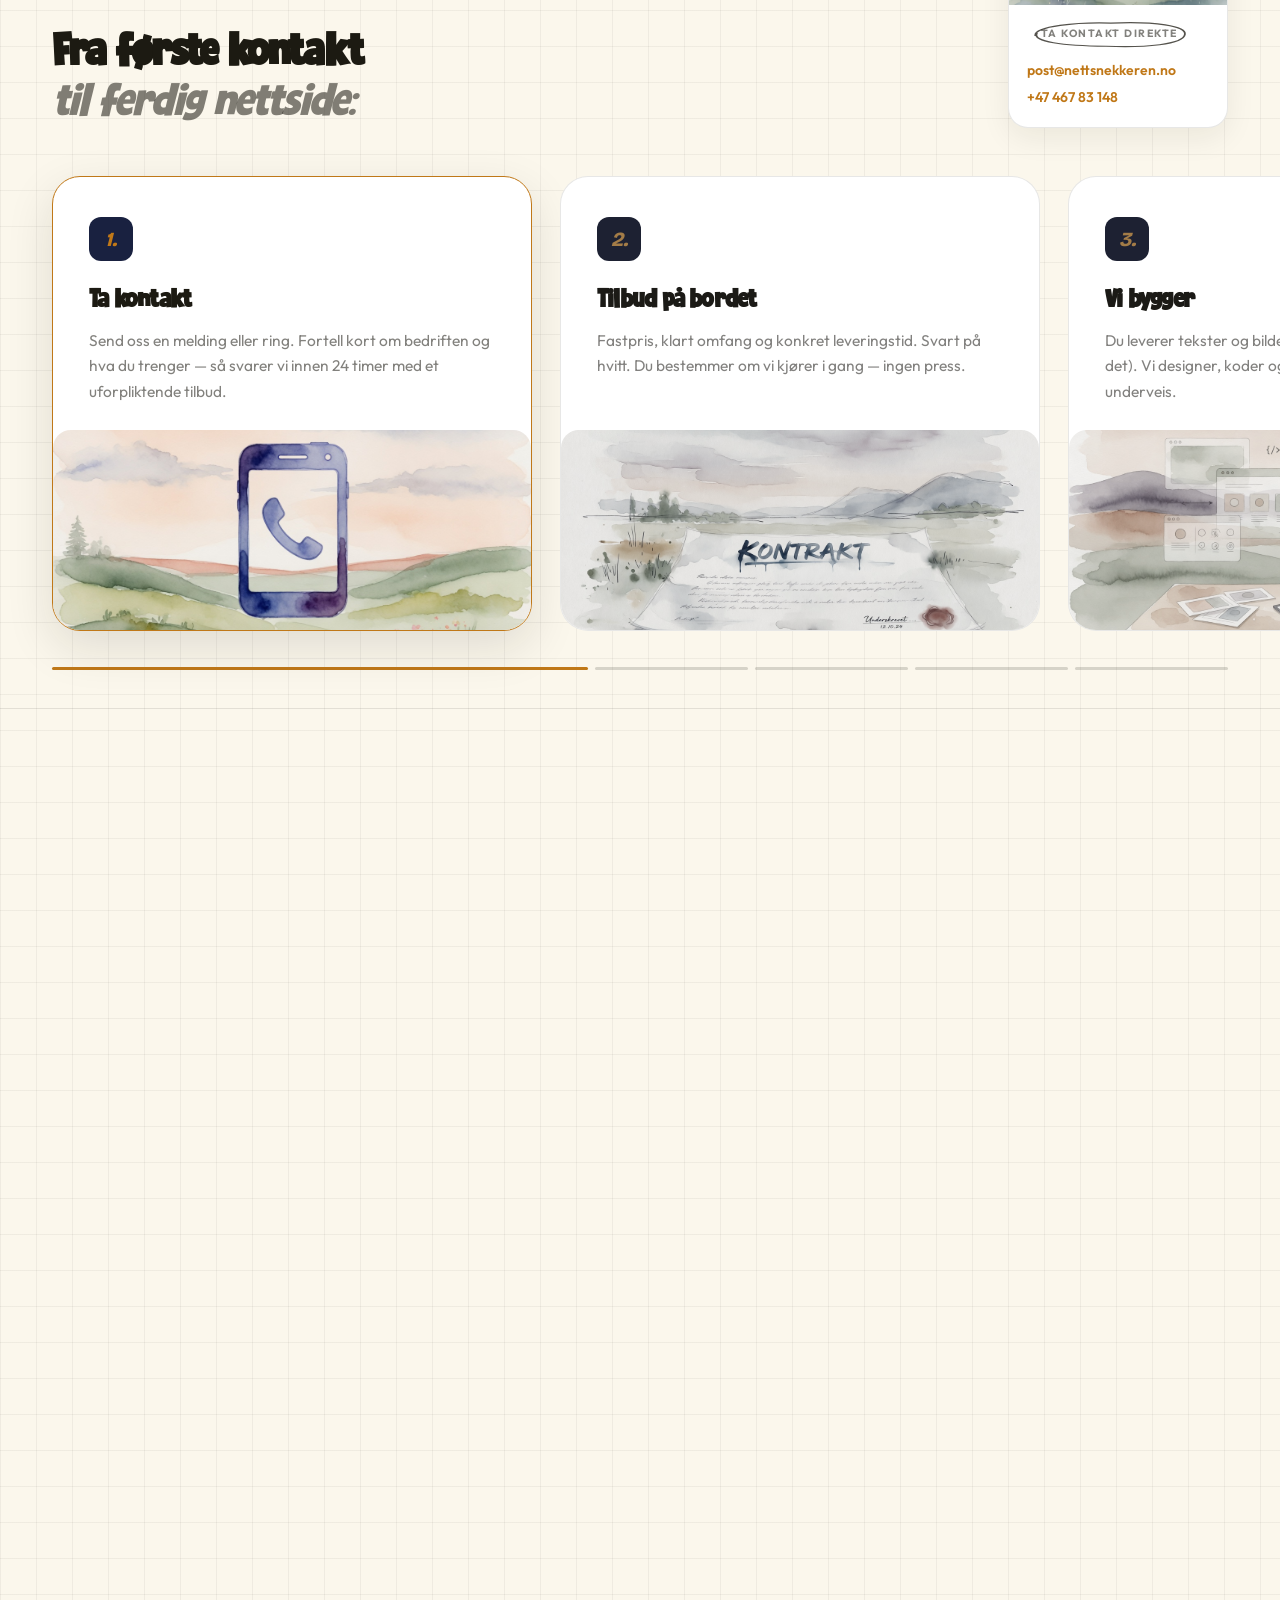
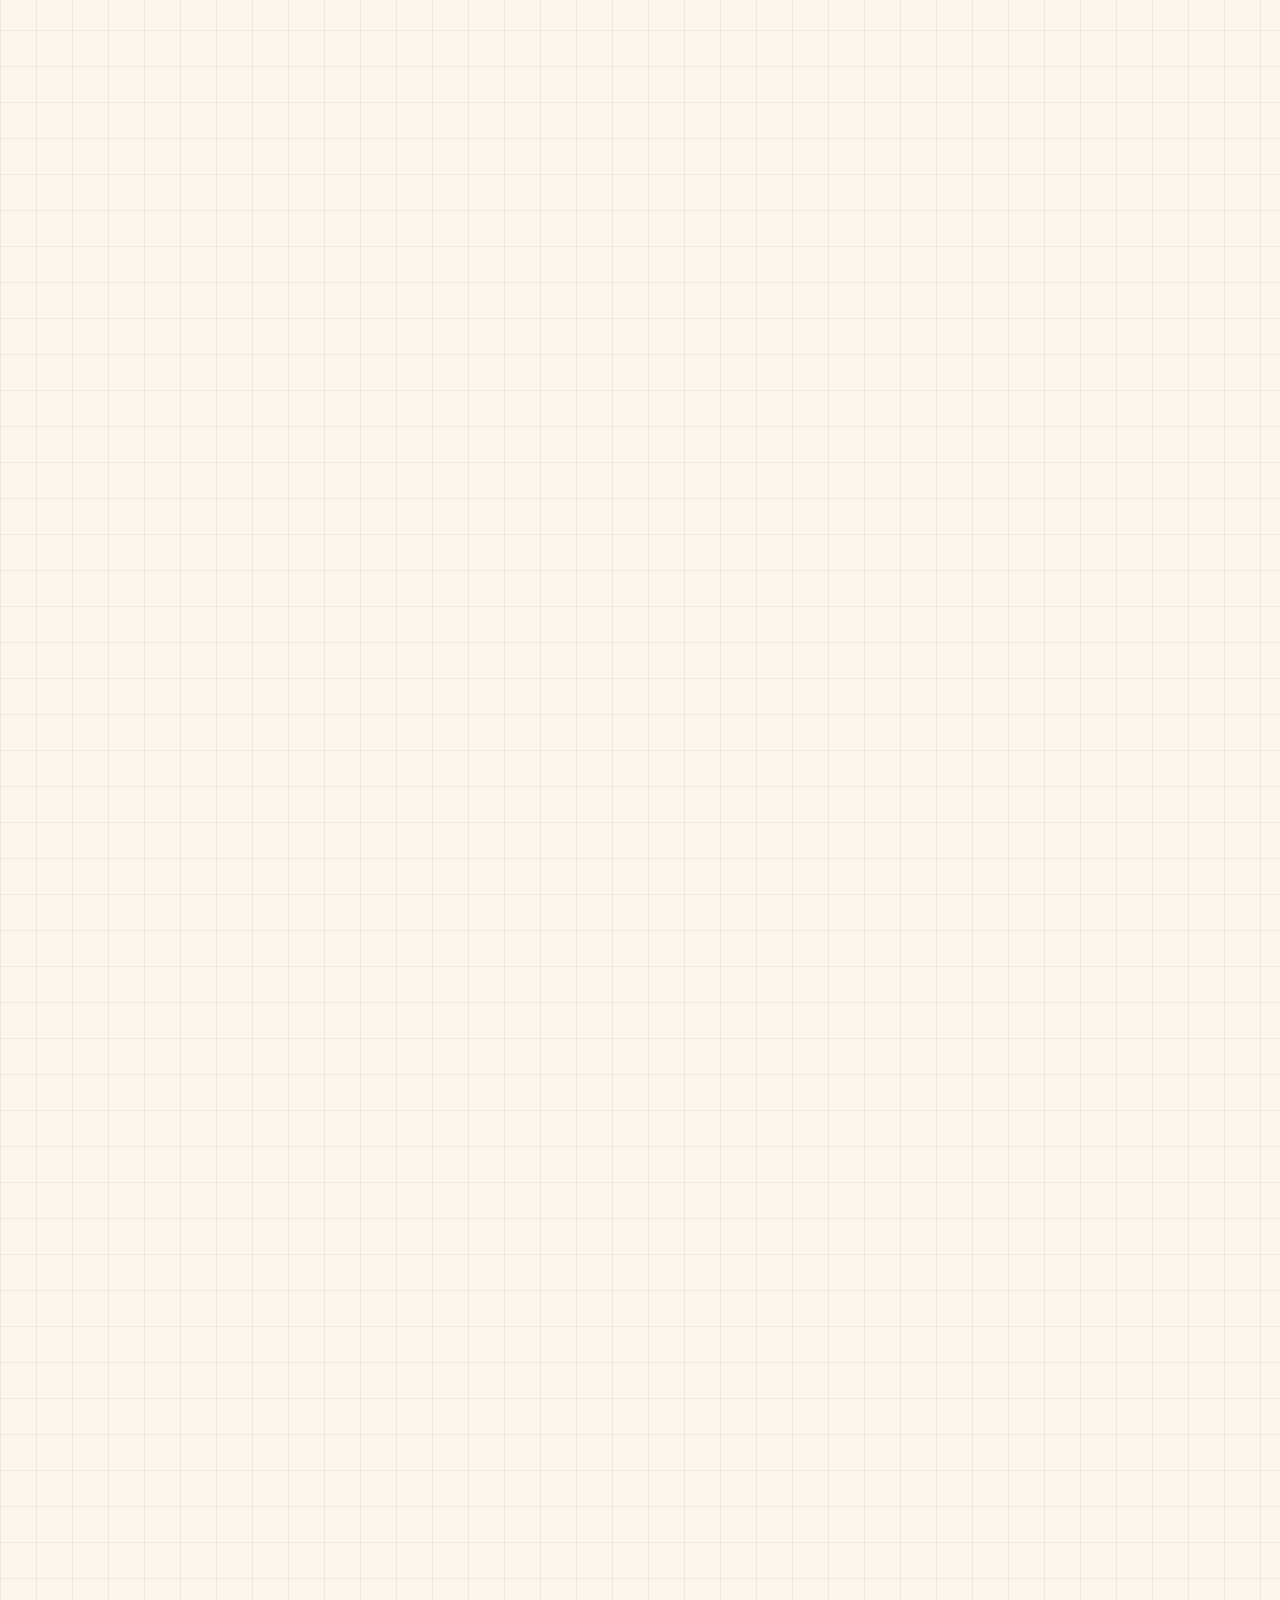
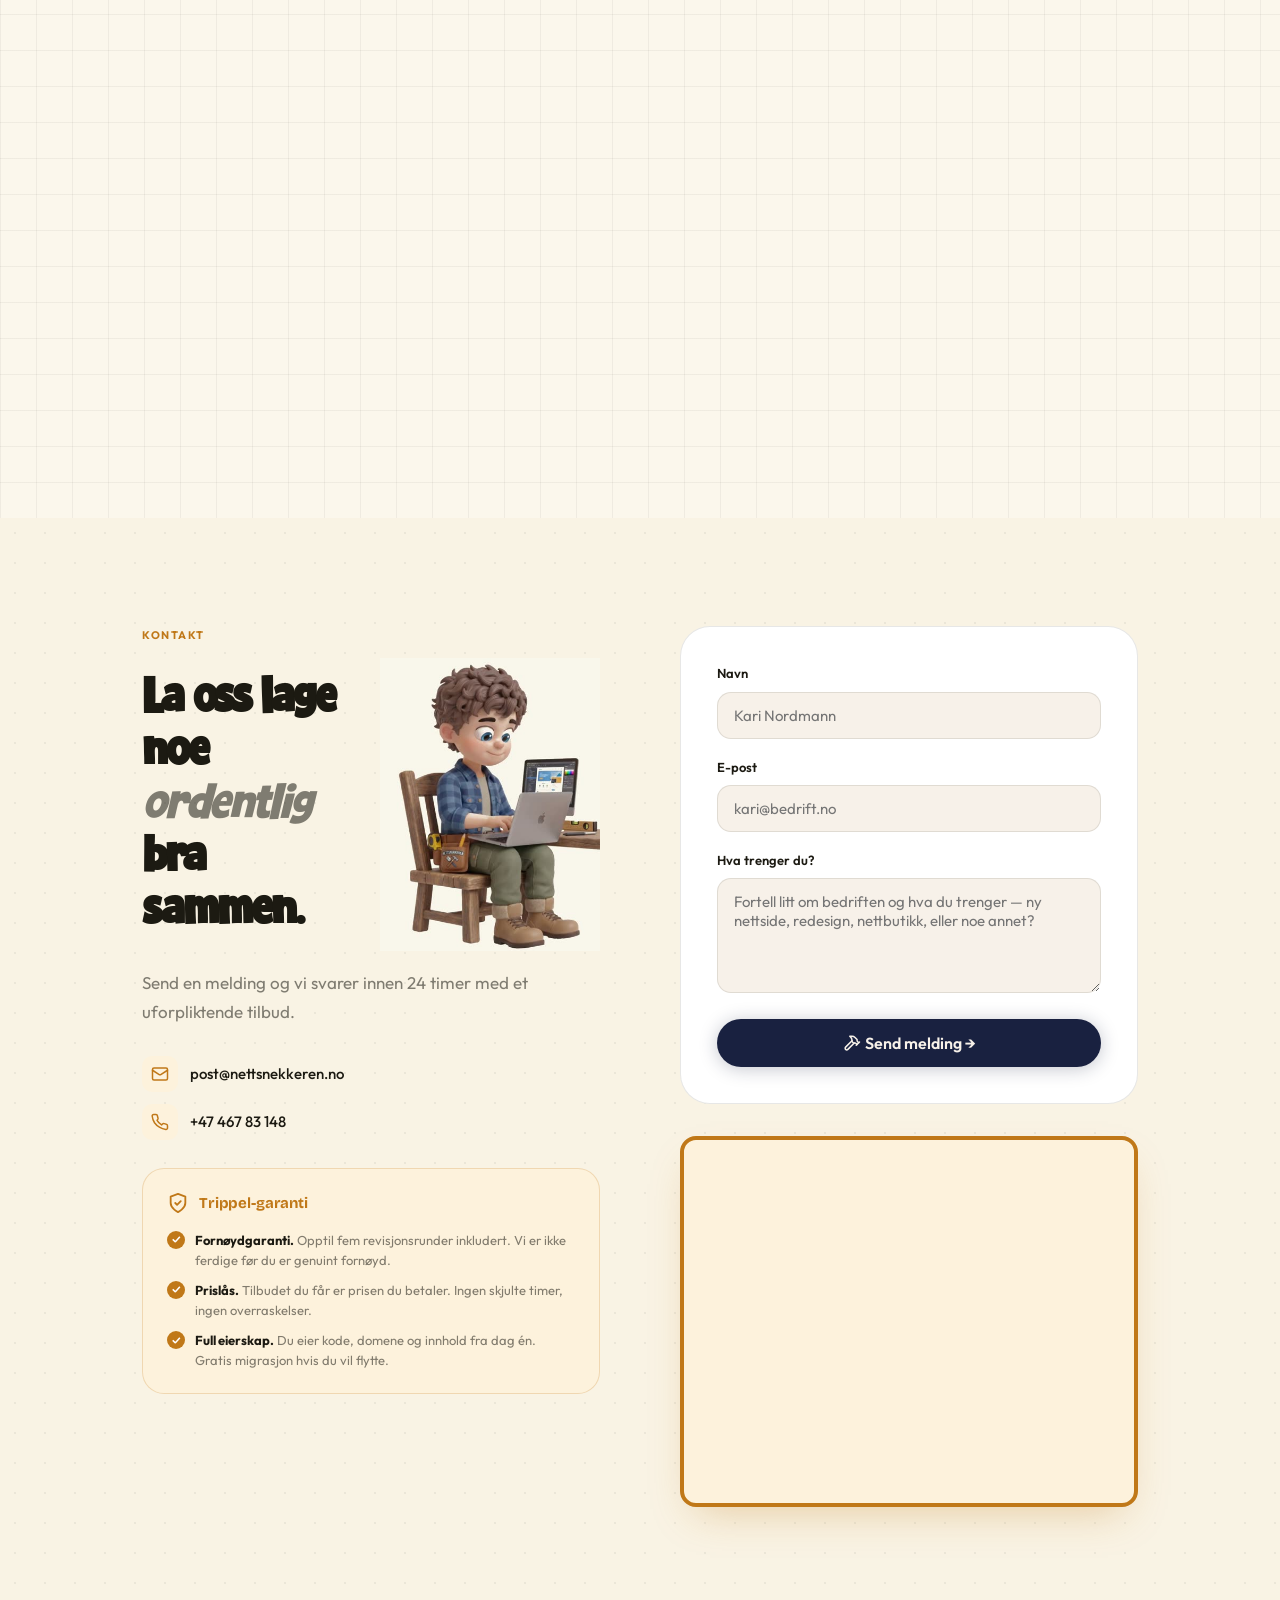
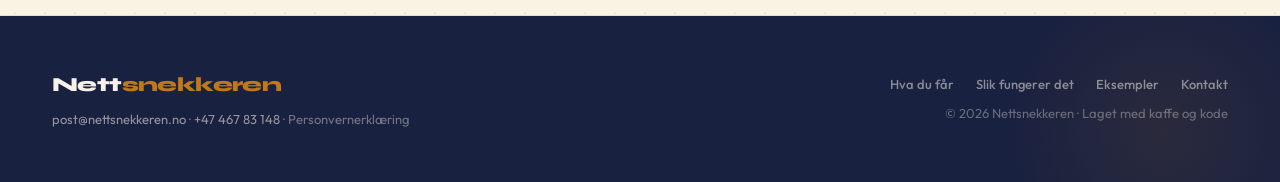
==== commit 6af44281: "Pris-kort: "Vi er to nettsnekkere som jobber tett sammen" i stedet for "Bygges kun av Nettsnekkeren"" ====
--- a/index.html
+++ b/index.html
@@ -2509,7 +2509,7 @@
           </svg>
         </div>
         <h3>Lav pris og fornøydgaranti</h3>
-        <p>Bygges kun av <em>Nettsnekkeren</em>, ikke et stort byrå. Vi garanterer et resultat som blir minst like bra (og mye billigere).</p>
+        <p>Vi er to nettsnekkere som jobber tett sammen, ikke et stort byrå. Vi garanterer et resultat som blir minst like bra (og mye billigere).</p>
       </div>
 
       <div class="svc-card r-scale d1" data-n="02">
